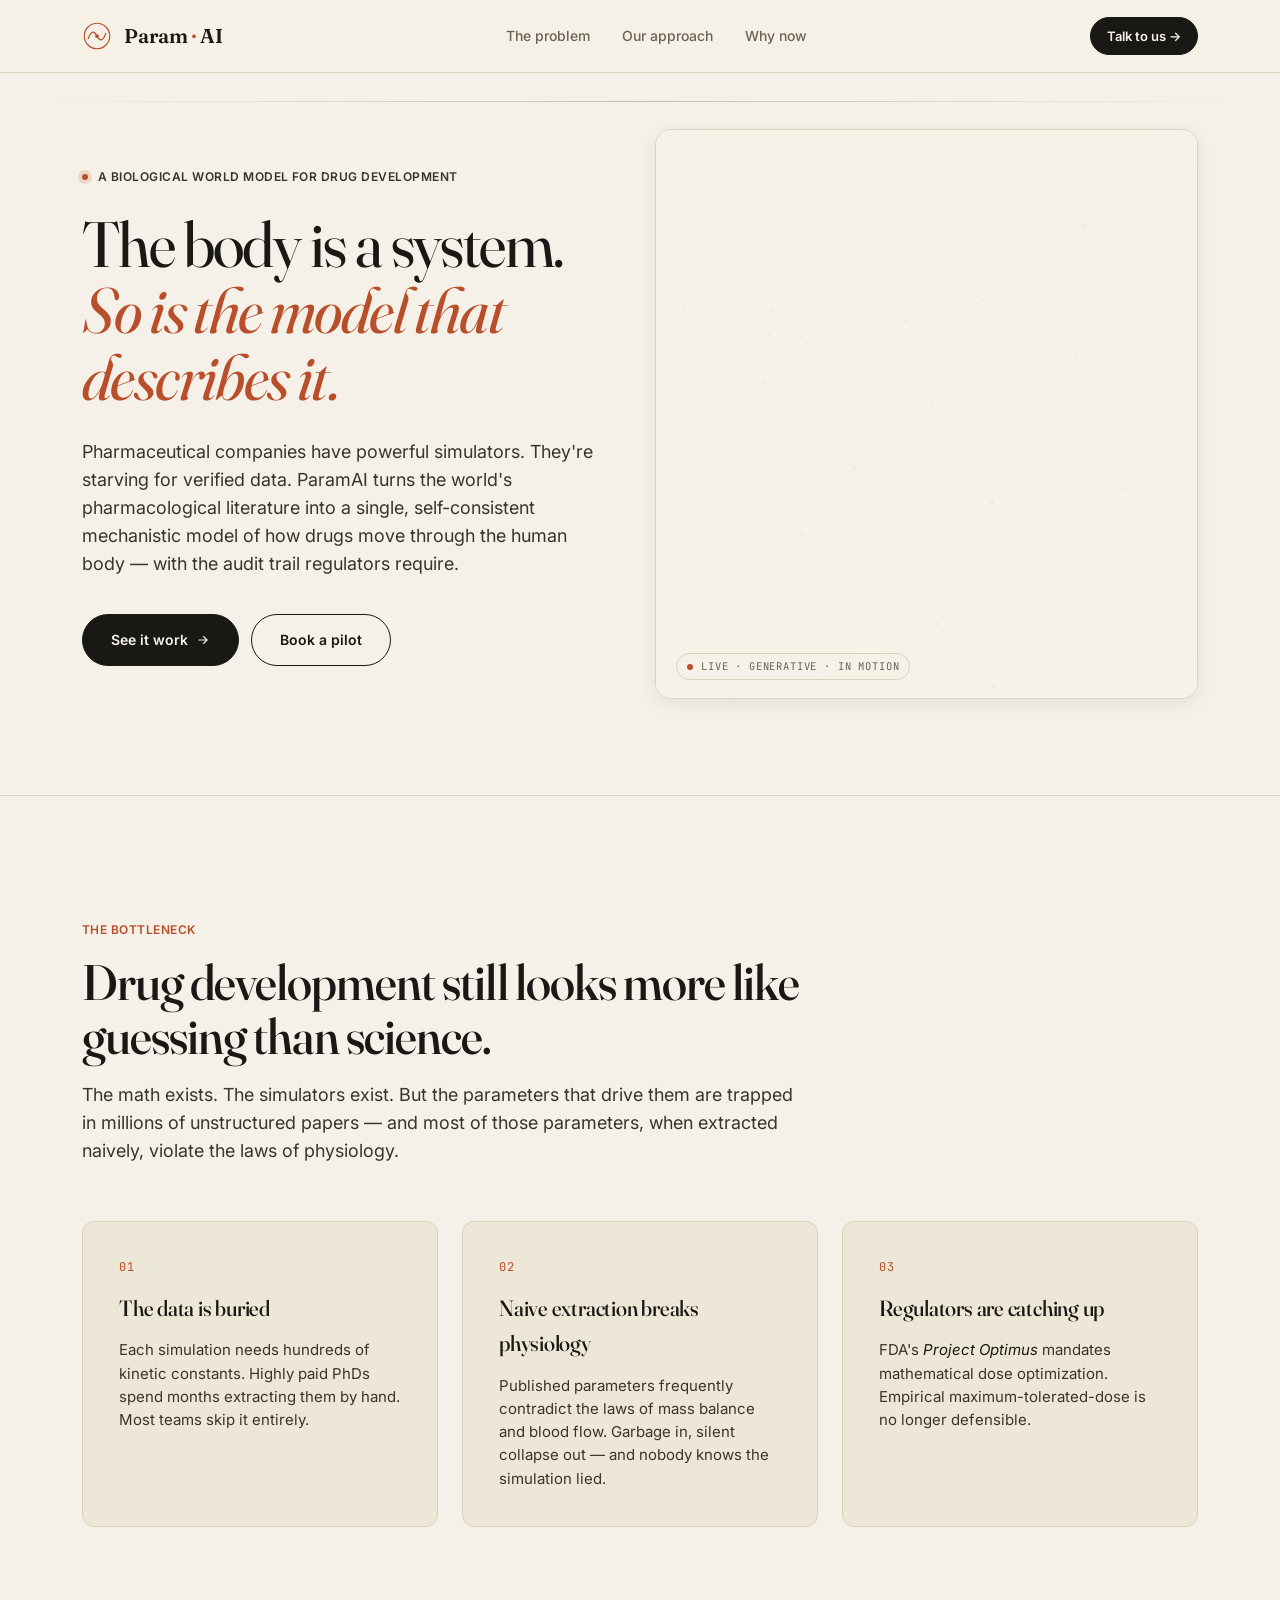
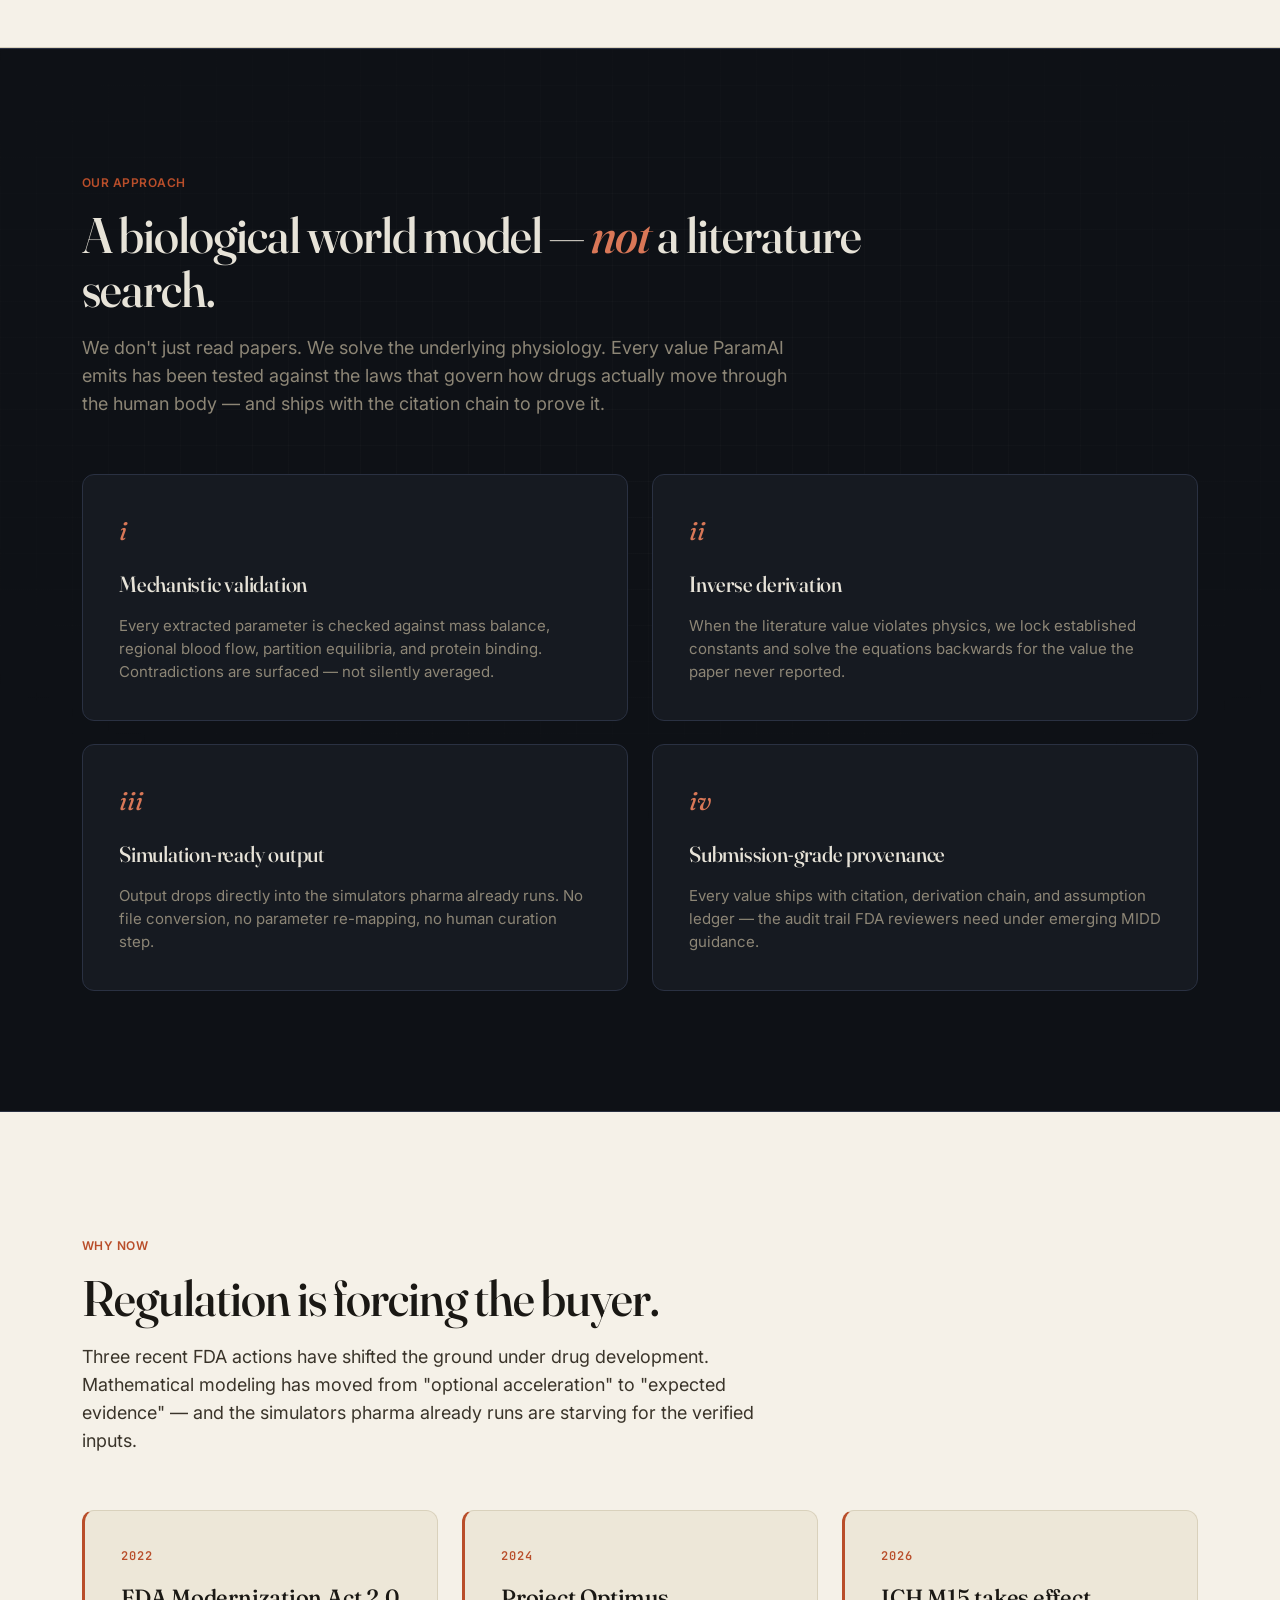
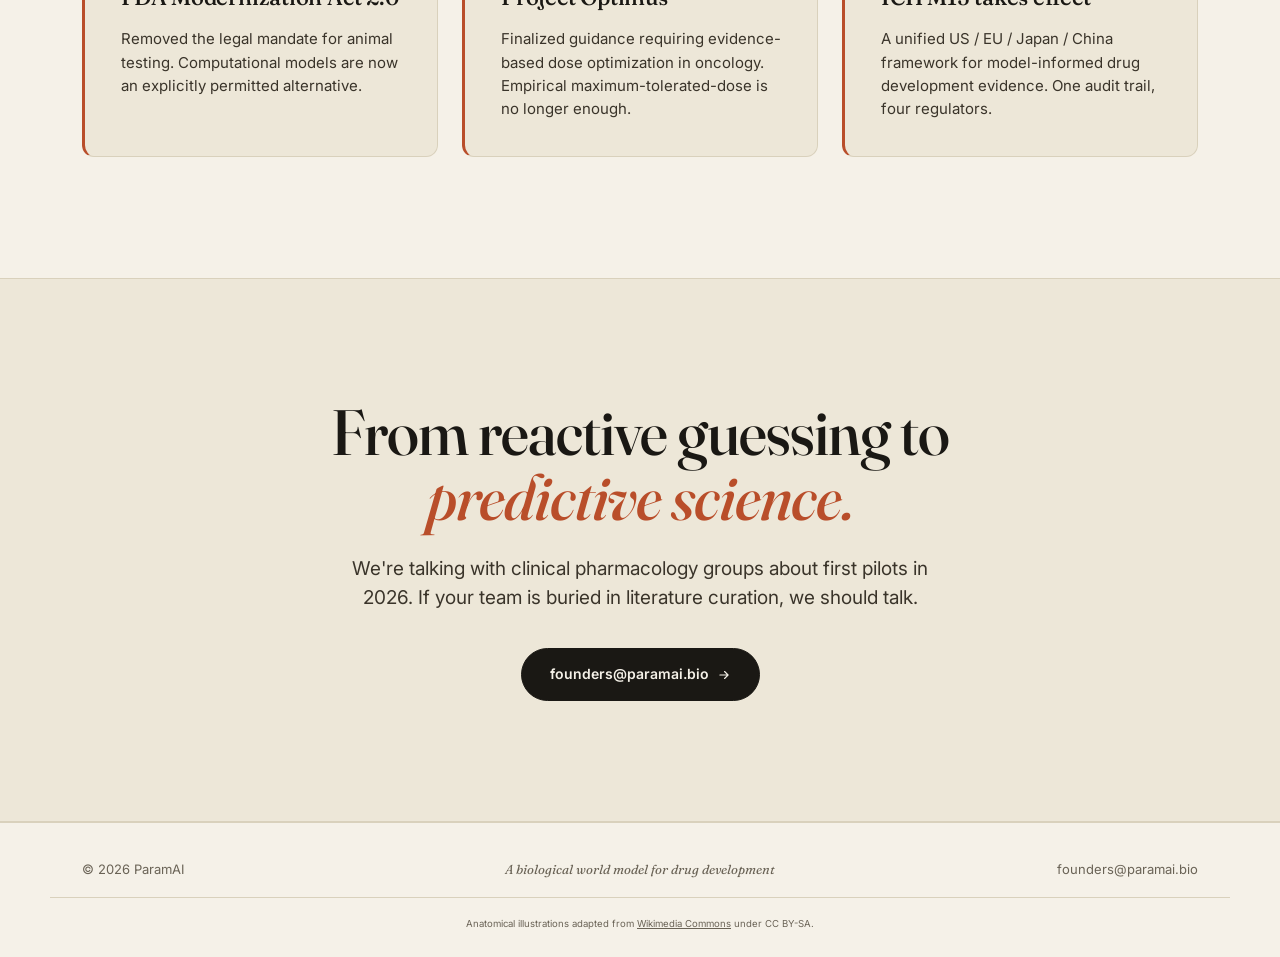
==== index.html @ ae81a84f "Generative flow-field hero + demo page split The first iteration's stock-anatomy hero felt AI-genera" ====
<!doctype html>
<html lang="en">
<head>
<meta charset="utf-8" />
<meta name="viewport" content="width=device-width,initial-scale=1" />
<title>ParamAI · A biological world model for drug development</title>
<meta name="description" content="ParamAI is a biological world model that turns published pharmacology into simulation-ready, regulator-defensible models. Validated against the laws of human physiology." />
<link rel="preconnect" href="https://fonts.googleapis.com">
<link rel="preconnect" href="https://fonts.gstatic.com" crossorigin>
<link href="https://fonts.googleapis.com/css2?family=Fraunces:opsz,wght@9..144,400;9..144,500;9..144,600&family=Inter:wght@400;500;600;700&family=JetBrains+Mono:wght@400;500;600&display=swap" rel="stylesheet">
<link rel="stylesheet" href="styles.css" />
<script>document.documentElement.classList.add('anim-ready');</script>
</head>
<body>

<div class="read-progress"></div>

<header class="nav-wrap">
  <nav class="nav container">
    <a href="#top" class="brand">
      <svg class="brand-mark" viewBox="0 0 40 40" aria-hidden="true">
        <circle cx="20" cy="20" r="17" fill="none" stroke="currentColor" stroke-width="1.5"/>
        <path d="M8 24 Q14 8, 20 20 T32 16" fill="none" stroke="currentColor" stroke-width="1.6"/>
        <circle cx="20" cy="20" r="2.5" fill="currentColor"/>
      </svg>
      <span>Param<span class="brand-accent">·</span>AI</span>
    </a>
    <ul class="nav-links">
      <li><a href="#problem">The problem</a></li>
      <li><a href="#approach">Our approach</a></li>
      <li><a href="#why-now">Why now</a></li>
    </ul>
    <a href="#contact" class="nav-cta">Talk to us →</a>
  </nav>
</header>

<main id="top">

  <!-- ============================================================
       HERO — generative flow field
       A continuous, ambient particle system in the site palette.
       Reads as "things flowing through a body" without committing
       to any anatomical specifics. Reacts to scroll + mouse.
       ============================================================ -->
  <section class="hero">
    <div class="hero-rule"></div>
    <div class="container">
      <div class="hero-grid">

        <!-- Left: text -->
        <div class="hero-text anim" data-anim="fade-up">
          <div class="eyebrow">
            <span class="eb-dot"></span>
            A biological world model for drug development
          </div>
          <h1>The body is a system.<br/><em>So is the model that describes it.</em></h1>
          <p class="hero-lede">
            Pharmaceutical companies have powerful simulators. They're starving for verified data.
            ParamAI turns the world's pharmacological literature into a single, self-consistent
            mechanistic model of how drugs move through the human body — with the audit trail
            regulators require.
          </p>
          <div class="hero-ctas">
            <a href="demo/" class="btn btn-primary">
              See it work
              <svg width="14" height="14" viewBox="0 0 24 24" fill="none" stroke="currentColor" stroke-width="2" stroke-linecap="round" stroke-linejoin="round"><path d="M5 12h14M13 6l6 6-6 6"/></svg>
            </a>
            <a href="#contact" class="btn btn-ghost">Book a pilot</a>
          </div>
        </div>

        <!-- Right: generative flow-field canvas -->
        <div class="hero-stage anim" data-anim="fade-in" data-delay="200">
          <div class="flow-frame">
            <canvas id="flow-canvas" aria-hidden="true"></canvas>
            <div class="flow-overlay" aria-hidden="true">
              <span class="flow-tag">live · generative · in motion</span>
            </div>
          </div>
        </div>
      </div>
    </div>
  </section>


  <!-- ============================================================
       PROBLEM
       ============================================================ -->
  <section id="problem" class="section">
    <div class="container">
      <div class="section-head anim" data-anim="fade-up">
        <div class="eyebrow">The bottleneck</div>
        <h2>Drug development still looks more like guessing than science.</h2>
        <p class="section-sub">
          The math exists. The simulators exist. But the parameters that drive them
          are trapped in millions of unstructured papers — and most of those parameters,
          when extracted naively, violate the laws of physiology.
        </p>
      </div>

      <div class="problem-grid" data-stagger="120">
        <div class="problem-card anim" data-anim="fade-up">
          <div class="problem-num">01</div>
          <h3>The data is buried</h3>
          <p>Each simulation needs hundreds of kinetic constants. Highly paid PhDs spend months extracting them by hand. Most teams skip it entirely.</p>
        </div>
        <div class="problem-card anim" data-anim="fade-up">
          <div class="problem-num">02</div>
          <h3>Naive extraction breaks physiology</h3>
          <p>Published parameters frequently contradict the laws of mass balance and blood flow. Garbage in, silent collapse out — and nobody knows the simulation lied.</p>
        </div>
        <div class="problem-card anim" data-anim="fade-up">
          <div class="problem-num">03</div>
          <h3>Regulators are catching up</h3>
          <p>FDA's <em>Project Optimus</em> mandates mathematical dose optimization. Empirical maximum-tolerated-dose is no longer defensible.</p>
        </div>
      </div>
    </div>
  </section>


  <!-- ============================================================
       APPROACH — abstract, capability-focused, no architecture
       ============================================================ -->
  <section id="approach" class="section section-ink">
    <div class="container">
      <div class="section-head anim" data-anim="fade-up">
        <div class="eyebrow">Our approach</div>
        <h2>A biological world model — <em>not</em> a literature search.</h2>
        <p class="section-sub">
          We don't just read papers. We solve the underlying physiology. Every value
          ParamAI emits has been tested against the laws that govern how drugs actually
          move through the human body — and ships with the citation chain to prove it.
        </p>
      </div>

      <div class="capability-grid" data-stagger="100">
        <div class="capability anim" data-anim="fade-up">
          <div class="cap-num">i</div>
          <h3>Mechanistic validation</h3>
          <p>Every extracted parameter is checked against mass balance, regional blood flow, partition equilibria, and protein binding. Contradictions are surfaced — not silently averaged.</p>
        </div>
        <div class="capability anim" data-anim="fade-up">
          <div class="cap-num">ii</div>
          <h3>Inverse derivation</h3>
          <p>When the literature value violates physics, we lock established constants and solve the equations backwards for the value the paper never reported.</p>
        </div>
        <div class="capability anim" data-anim="fade-up">
          <div class="cap-num">iii</div>
          <h3>Simulation-ready output</h3>
          <p>Output drops directly into the simulators pharma already runs. No file conversion, no parameter re-mapping, no human curation step.</p>
        </div>
        <div class="capability anim" data-anim="fade-up">
          <div class="cap-num">iv</div>
          <h3>Submission-grade provenance</h3>
          <p>Every value ships with citation, derivation chain, and assumption ledger — the audit trail FDA reviewers need under emerging MIDD guidance.</p>
        </div>
      </div>
    </div>
  </section>


  <!-- ============================================================
       WHY NOW — kept simple, public-knowledge only
       ============================================================ -->
  <section id="why-now" class="section">
    <div class="container">
      <div class="section-head anim" data-anim="fade-up">
        <div class="eyebrow">Why now</div>
        <h2>Regulation is forcing the buyer.</h2>
        <p class="section-sub">
          Three recent FDA actions have shifted the ground under drug development. Mathematical
          modeling has moved from "optional acceleration" to "expected evidence" — and the simulators
          pharma already runs are starving for the verified inputs.
        </p>
      </div>

      <div class="why-grid" data-stagger="140">
        <div class="why-card anim" data-anim="fade-up">
          <div class="why-date">2022</div>
          <h4>FDA Modernization Act 2.0</h4>
          <p>Removed the legal mandate for animal testing. Computational models are now an explicitly permitted alternative.</p>
        </div>
        <div class="why-card anim" data-anim="fade-up">
          <div class="why-date">2024</div>
          <h4>Project Optimus</h4>
          <p>Finalized guidance requiring evidence-based dose optimization in oncology. Empirical maximum-tolerated-dose is no longer enough.</p>
        </div>
        <div class="why-card anim" data-anim="fade-up">
          <div class="why-date">2026</div>
          <h4>ICH M15 takes effect</h4>
          <p>A unified US / EU / Japan / China framework for model-informed drug development evidence. One audit trail, four regulators.</p>
        </div>
      </div>
    </div>
  </section>


  <!-- ============================================================
       CLOSER
       ============================================================ -->
  <section id="contact" class="closer">
    <div class="container-narrow anim" data-anim="fade-up">
      <h2>From reactive guessing to <em>predictive science.</em></h2>
      <p>
        We're talking with clinical pharmacology groups about first pilots in 2026.
        If your team is buried in literature curation, we should talk.
      </p>
      <a href="mailto:founders@paramai.bio" class="btn btn-primary">
        founders@paramai.bio
        <svg width="14" height="14" viewBox="0 0 24 24" fill="none" stroke="currentColor" stroke-width="2" stroke-linecap="round" stroke-linejoin="round"><path d="M5 12h14M13 6l6 6-6 6"/></svg>
      </a>
    </div>
  </section>


</main>

<footer class="footer">
  <div class="container footer-inner">
    <div>© <span data-year></span> ParamAI</div>
    <div class="footer-mid">A biological world model for drug development</div>
    <div class="footer-right">
      <a href="mailto:founders@paramai.bio">founders@paramai.bio</a>
    </div>
  </div>
  <div class="container footer-attrib">
    <small>
      Anatomical illustrations adapted from
      <a href="https://commons.wikimedia.org/wiki/File:WholeBody_wiki.svg" target="_blank" rel="noopener">Wikimedia Commons</a>
      under CC BY-SA.
    </small>
  </div>
</footer>

<script src="app.js"></script>
<script src="flowfield.js"></script>
</body>
</html>
---- styles.css ----
/* =============================================================
   ParamAI — paramai.bio
   Editorial / scientific-instrument design language.
   ============================================================= */

:root {
  /* Paper palette */
  --paper:        #f5f1e8;
  --paper-2:      #ede7d8;
  --paper-line:   #d9d1bc;
  --paper-deep:   #c8bea3;

  /* Ink palette */
  --ink:          #0e1116;
  --ink-2:        #161a21;
  --ink-3:        #1d222b;
  --ink-line:     #2a3142;
  --ink-line-2:   #3a4150;

  /* Text */
  --text:         #1a1814;
  --text-soft:    #3a342a;
  --text-muted:   #6a6356;
  --text-on-ink:  #e7e3d8;
  --text-on-ink-soft: #8d8676;

  /* Accents */
  --rust:         #b94e2a;
  --rust-soft:    #d97757;
  --olive:        #7c8a3d;
  --olive-soft:   #a8b85c;
  --gold:         #c79a3a;
  --crimson:      #a73b2f;
  --crimson-soft: #d35648;

  /* Shadows */
  --shadow-sm:    0 1px 2px rgba(26, 24, 20, 0.06);
  --shadow-md:    0 4px 18px rgba(26, 24, 20, 0.08);
  --shadow-lg:    0 24px 60px rgba(26, 24, 20, 0.12);

  /* Type */
  --serif: "Fraunces", "Cormorant Garamond", "Times New Roman", Georgia, serif;
  --sans:  "Inter", -apple-system, BlinkMacSystemFont, "Segoe UI", system-ui, sans-serif;
  --mono:  "JetBrains Mono", "SF Mono", ui-monospace, Menlo, monospace;
}

/* ============================================================
   RESET / BASE
   ============================================================ */
* { box-sizing: border-box; }
html { scroll-behavior: smooth; }
html, body { margin: 0; padding: 0; }

body {
  background: var(--paper);
  color: var(--text);
  font-family: var(--sans);
  font-size: 16px;
  line-height: 1.6;
  -webkit-font-smoothing: antialiased;
  text-rendering: optimizeLegibility;
}

body::before {
  content: "";
  position: fixed;
  inset: 0;
  pointer-events: none;
  z-index: 0;
  opacity: 0.4;
  background-image: radial-gradient(rgba(26, 24, 20, 0.025) 1px, transparent 1px);
  background-size: 3px 3px;
}

main { position: relative; z-index: 1; }
a { color: inherit; text-decoration: none; }
code, .mono { font-family: var(--mono); }

h1, h2, h3, .display {
  font-family: var(--serif);
  font-weight: 500;
  letter-spacing: -0.015em;
  font-variation-settings: "opsz" 96;
  margin: 0;
}
h1 em, h2 em, h3 em, .display em {
  font-style: italic;
  color: var(--rust);
}

p { margin: 0 0 1em; }
p:last-child { margin-bottom: 0; }

/* ============================================================
   SCROLL ENGINE — opt-in via data-anim
   ============================================================ */
.anim-ready .anim {
  opacity: 0;
  transition:
    opacity .9s cubic-bezier(.22, .61, .36, 1),
    transform .9s cubic-bezier(.22, .61, .36, 1),
    filter .9s cubic-bezier(.22, .61, .36, 1);
  will-change: opacity, transform;
}
.anim-ready .anim-fade-up     { transform: translateY(40px); }
.anim-ready .anim-fade-in     { transform: none; }
.anim-ready .anim-slide-left  { transform: translateX(-50px); }
.anim-ready .anim-slide-right { transform: translateX(50px); }
.anim-ready .anim-scale-in    { transform: scale(0.92); }
.anim-ready .anim-blur-in     { filter: blur(12px); transform: translateY(20px); }
.anim-ready .anim.in {
  opacity: 1;
  transform: none;
  filter: none;
}

@media (prefers-reduced-motion: reduce) {
  .anim {
    opacity: 1 !important;
    transform: none !important;
    filter: none !important;
  }
}

.read-progress {
  position: fixed;
  top: 0; left: 0; right: 0;
  height: 2px;
  background: var(--rust);
  transform-origin: 0 50%;
  transform: scaleX(0);
  z-index: 100;
  transition: transform .15s linear;
}

/* ============================================================
   LAYOUT
   ============================================================ */
.container {
  max-width: 1180px;
  margin: 0 auto;
  padding: 0 32px;
}
.container-narrow {
  max-width: 880px;
  margin: 0 auto;
  padding: 0 32px;
}

/* ============================================================
   NAV
   ============================================================ */
.nav-wrap {
  position: sticky;
  top: 0;
  z-index: 50;
  background: rgba(245, 241, 232, 0.88);
  backdrop-filter: saturate(140%) blur(14px);
  -webkit-backdrop-filter: saturate(140%) blur(14px);
  border-bottom: 1px solid var(--paper-line);
}
.nav {
  display: flex;
  align-items: center;
  justify-content: space-between;
  height: 72px;
  gap: 24px;
}
.brand {
  display: inline-flex;
  align-items: center;
  gap: 12px;
  font-family: var(--serif);
  font-size: 1.25rem;
  font-weight: 600;
  letter-spacing: -0.01em;
  color: var(--text);
}
.brand-mark {
  width: 30px;
  height: 30px;
  color: var(--rust);
  flex-shrink: 0;
}
.brand-accent { color: var(--rust); font-family: var(--mono); }
.nav-links {
  display: flex;
  gap: 32px;
  list-style: none;
  margin: 0;
  padding: 0;
}
.nav-links a {
  font-size: 14px;
  color: var(--text-muted);
  font-weight: 500;
  transition: color .15s ease;
  position: relative;
  padding: 6px 0;
}
.nav-links a:hover { color: var(--text); }
.nav-links a::after {
  content: "";
  position: absolute;
  left: 0; right: 0; bottom: -2px;
  height: 1px;
  background: var(--rust);
  transform: scaleX(0);
  transform-origin: left;
  transition: transform .25s ease;
}
.nav-links a:hover::after { transform: scaleX(1); }
.nav-cta {
  display: inline-flex;
  align-items: center;
  gap: 6px;
  padding: 8px 16px;
  background: var(--text);
  color: var(--paper);
  border: 1px solid var(--text);
  border-radius: 999px;
  font-size: 13px;
  font-weight: 600;
  transition: all .2s ease;
}
.nav-cta:hover {
  background: var(--rust);
  border-color: var(--rust);
}

/* ============================================================
   BUTTONS
   ============================================================ */
.btn {
  display: inline-flex;
  align-items: center;
  gap: 8px;
  padding: 14px 28px;
  border: 1px solid var(--text);
  border-radius: 999px;
  background: var(--text);
  color: var(--paper);
  font-family: var(--sans);
  font-size: 14px;
  font-weight: 600;
  cursor: pointer;
  transition: all .2s ease;
  white-space: nowrap;
}
.btn:hover {
  transform: translateY(-1px);
  box-shadow: var(--shadow-md);
}
.btn-primary { background: var(--text); color: var(--paper); }
.btn-primary:hover {
  background: var(--rust);
  border-color: var(--rust);
}
.btn-ghost {
  background: transparent;
  color: var(--text);
}
.btn-ghost:hover {
  background: var(--text);
  color: var(--paper);
}

/* ============================================================
   HERO
   ============================================================ */
.hero {
  position: relative;
  padding: 56px 0 96px;
  background: var(--paper);
  border-bottom: 1px solid var(--paper-line);
  overflow: hidden;
}

.hero-rule {
  position: absolute;
  left: 40px; right: 40px;
  top: 28px;
  height: 1px;
  background: linear-gradient(90deg, transparent, var(--paper-deep), transparent);
}

.hero-grid {
  display: grid;
  grid-template-columns: 1fr 1.05fr;
  gap: 56px;
  align-items: center;
}

.hero-text {
  position: relative;
  z-index: 1;
}

.eyebrow {
  display: inline-flex;
  align-items: center;
  gap: 10px;
  font-size: 12px;
  font-weight: 600;
  color: var(--text-soft);
  letter-spacing: 0.04em;
  text-transform: uppercase;
  margin-bottom: 24px;
}
.eb-dot {
  width: 6px;
  height: 6px;
  border-radius: 50%;
  background: var(--rust);
  box-shadow: 0 0 0 4px rgba(185, 78, 42, 0.15);
}

.hero h1 {
  font-size: clamp(38px, 5.4vw, 64px);
  line-height: 1.04;
  margin: 0 0 28px;
  font-weight: 400;
  letter-spacing: -0.025em;
}

.hero-lede {
  font-size: 18px;
  color: var(--text-soft);
  max-width: 540px;
  margin: 0 0 36px;
  line-height: 1.55;
}

.hero-ctas {
  display: flex;
  gap: 12px;
  flex-wrap: wrap;
}

/* ============================================================
   HERO — generative flow-field canvas
   Continuous procedural motion. Responds to scroll + mouse.
   ============================================================ */
.hero-stage {
  position: relative;
}

.flow-frame {
  position: relative;
  width: 100%;
  aspect-ratio: 1 / 1.05;
  max-height: 640px;
  background: var(--paper);
  border: 1px solid var(--paper-line);
  border-radius: 16px;
  overflow: hidden;
  box-shadow:
    var(--shadow-md),
    inset 0 0 80px rgba(245, 241, 232, 0.6);
  isolation: isolate;
}

#flow-canvas {
  position: absolute;
  inset: 0;
  width: 100%;
  height: 100%;
  display: block;
  cursor: crosshair;
}

/* Soft vignette so the field reads as having edges */
.flow-frame::after {
  content: "";
  position: absolute;
  inset: 0;
  pointer-events: none;
  background:
    radial-gradient(
      ellipse at center,
      transparent 30%,
      rgba(245, 241, 232, 0.6) 100%
    );
  z-index: 2;
}

.flow-overlay {
  position: absolute;
  bottom: 18px;
  left: 20px;
  z-index: 3;
  pointer-events: none;
}
.flow-tag {
  display: inline-flex;
  align-items: center;
  gap: 8px;
  font-family: var(--mono);
  font-size: 10.5px;
  color: var(--text-muted);
  letter-spacing: 0.08em;
  text-transform: uppercase;
  padding: 4px 10px;
  background: rgba(245, 241, 232, 0.85);
  backdrop-filter: blur(6px);
  -webkit-backdrop-filter: blur(6px);
  border: 1px solid var(--paper-line);
  border-radius: 999px;
}
.flow-tag::before {
  content: "";
  width: 6px;
  height: 6px;
  border-radius: 50%;
  background: var(--rust);
  box-shadow: 0 0 0 0 rgba(185, 78, 42, 0.5);
  animation: tag-pulse 2s infinite;
}
@keyframes tag-pulse {
  0%   { box-shadow: 0 0 0 0 rgba(185, 78, 42, 0.4); }
  70%  { box-shadow: 0 0 0 8px rgba(185, 78, 42, 0); }
  100% { box-shadow: 0 0 0 0 rgba(185, 78, 42, 0); }
}

/* ============================================================
   SECTIONS
   ============================================================ */
.section {
  padding: 120px 0;
  border-bottom: 1px solid var(--paper-line);
}
.section-ink {
  background: var(--ink);
  color: var(--text-on-ink);
  border-top: 1px solid var(--ink-line);
  border-bottom: 1px solid var(--ink-line);
  position: relative;
  overflow: hidden;
}
.section-ink::before {
  content: "";
  position: absolute;
  inset: 0;
  background-image:
    linear-gradient(rgba(231, 227, 216, 0.02) 1px, transparent 1px),
    linear-gradient(90deg, rgba(231, 227, 216, 0.02) 1px, transparent 1px);
  background-size: 36px 36px;
  pointer-events: none;
  mask-image: radial-gradient(ellipse 1200px 600px at 50% 30%, black 30%, transparent 80%);
  -webkit-mask-image: radial-gradient(ellipse 1200px 600px at 50% 30%, black 30%, transparent 80%);
}

.section-head {
  margin-bottom: 56px;
}
.section-head .eyebrow {
  color: var(--rust);
  margin-bottom: 16px;
}
.section h2 {
  font-size: clamp(32px, 4.4vw, 50px);
  line-height: 1.08;
  letter-spacing: -0.02em;
  margin: 0;
  max-width: 880px;
}
.section-ink h2 { color: var(--text-on-ink); }
.section-ink h2 em { color: var(--rust-soft); }
.section-sub {
  font-size: 18px;
  color: var(--text-soft);
  margin-top: 18px;
  max-width: 720px;
  line-height: 1.55;
}
.section-ink .section-sub { color: var(--text-on-ink-soft); }

/* ============================================================
   PROBLEM
   ============================================================ */
.problem-grid {
  display: grid;
  grid-template-columns: repeat(3, 1fr);
  gap: 24px;
}
.problem-card {
  padding: 36px;
  background: var(--paper-2);
  border: 1px solid var(--paper-line);
  border-radius: 12px;
  transition: transform .3s ease, box-shadow .3s ease;
}
.problem-card:hover {
  transform: translateY(-3px);
  box-shadow: var(--shadow-md);
}
.problem-num {
  font-family: var(--mono);
  font-size: 12px;
  color: var(--rust);
  margin-bottom: 14px;
  letter-spacing: 0.06em;
}
.problem-card h3 {
  font-family: var(--serif);
  font-size: 22px;
  font-weight: 500;
  margin: 0 0 12px;
  letter-spacing: -0.01em;
}
.problem-card p {
  color: var(--text-soft);
  font-size: 15px;
  margin: 0;
  line-height: 1.55;
}
.problem-card em {
  color: var(--text);
  font-style: italic;
}

/* ============================================================
   APPROACH / CAPABILITIES
   ============================================================ */
.capability-grid {
  display: grid;
  grid-template-columns: 1fr 1fr;
  gap: 24px;
}
.capability {
  padding: 36px;
  background: var(--ink-2);
  border: 1px solid var(--ink-line);
  border-radius: 12px;
  transition: transform .3s ease, border-color .3s ease;
}
.capability:hover {
  transform: translateY(-3px);
  border-color: var(--rust-soft);
}
.cap-num {
  font-family: var(--serif);
  font-style: italic;
  font-size: 26px;
  color: var(--rust-soft);
  margin-bottom: 14px;
  font-weight: 400;
}
.capability h3 {
  font-family: var(--serif);
  font-size: 22px;
  font-weight: 500;
  color: var(--text-on-ink);
  margin: 0 0 12px;
  letter-spacing: -0.01em;
}
.capability p {
  color: var(--text-on-ink-soft);
  font-size: 15px;
  line-height: 1.55;
  margin: 0;
}

/* ============================================================
   WHY NOW
   ============================================================ */
.why-grid {
  display: grid;
  grid-template-columns: repeat(3, 1fr);
  gap: 24px;
}
.why-card {
  padding: 36px;
  background: var(--paper-2);
  border: 1px solid var(--paper-line);
  border-radius: 12px;
  border-left: 3px solid var(--rust);
  transition: transform .3s ease, box-shadow .3s ease;
}
.why-card:hover {
  transform: translateY(-3px);
  box-shadow: var(--shadow-md);
}
.why-date {
  font-family: var(--mono);
  font-size: 12px;
  color: var(--rust);
  margin-bottom: 14px;
  letter-spacing: 0.08em;
  font-weight: 600;
}
.why-card h4 {
  font-family: var(--serif);
  font-size: 22px;
  font-weight: 500;
  margin: 0 0 12px;
  letter-spacing: -0.01em;
}
.why-card p {
  color: var(--text-soft);
  font-size: 15px;
  margin: 0;
  line-height: 1.55;
}

/* ============================================================
   CLOSER
   ============================================================ */
.closer {
  text-align: center;
  padding: 120px 0;
  background: var(--paper-2);
  border-bottom: 1px solid var(--paper-line);
}
.closer h2 {
  font-size: clamp(38px, 5.5vw, 64px);
  line-height: 1.02;
  margin: 0 auto 24px;
  max-width: 760px;
}
.closer p {
  font-size: 19px;
  color: var(--text-soft);
  margin: 0 auto 36px;
  max-width: 600px;
  line-height: 1.55;
}

/* ============================================================
   FOOTER
   ============================================================ */
.footer {
  padding: 36px 0 24px;
  background: var(--paper);
  border-top: 1px solid var(--paper-line);
  font-size: 13px;
  color: var(--text-muted);
}
.footer-inner {
  display: grid;
  grid-template-columns: 1fr 1fr 1fr;
  align-items: center;
  gap: 24px;
}
.footer-mid {
  text-align: center;
  font-family: var(--serif);
  font-style: italic;
}
.footer-right { text-align: right; }
.footer a:hover { color: var(--rust); }

.footer-attrib {
  margin-top: 18px;
  padding-top: 16px;
  border-top: 1px solid var(--paper-line);
  font-size: 11.5px;
  color: var(--text-muted);
  text-align: center;
}
.footer-attrib a { color: var(--text-muted); text-decoration: underline; }
.footer-attrib a:hover { color: var(--rust); }

/* ============================================================
   RESPONSIVE
   ============================================================ */
@media (max-width: 980px) {
  .hero-grid { grid-template-columns: 1fr; gap: 48px; }
  .nav-links { display: none; }
  .problem-grid { grid-template-columns: 1fr; }
  .capability-grid { grid-template-columns: 1fr; }
  .why-grid { grid-template-columns: 1fr; }
  .footer-inner { grid-template-columns: 1fr; text-align: center; }
  .footer-right { text-align: center; }
  .section { padding: 80px 0; }
  .stage-frame { aspect-ratio: 1 / 1.1; }
}
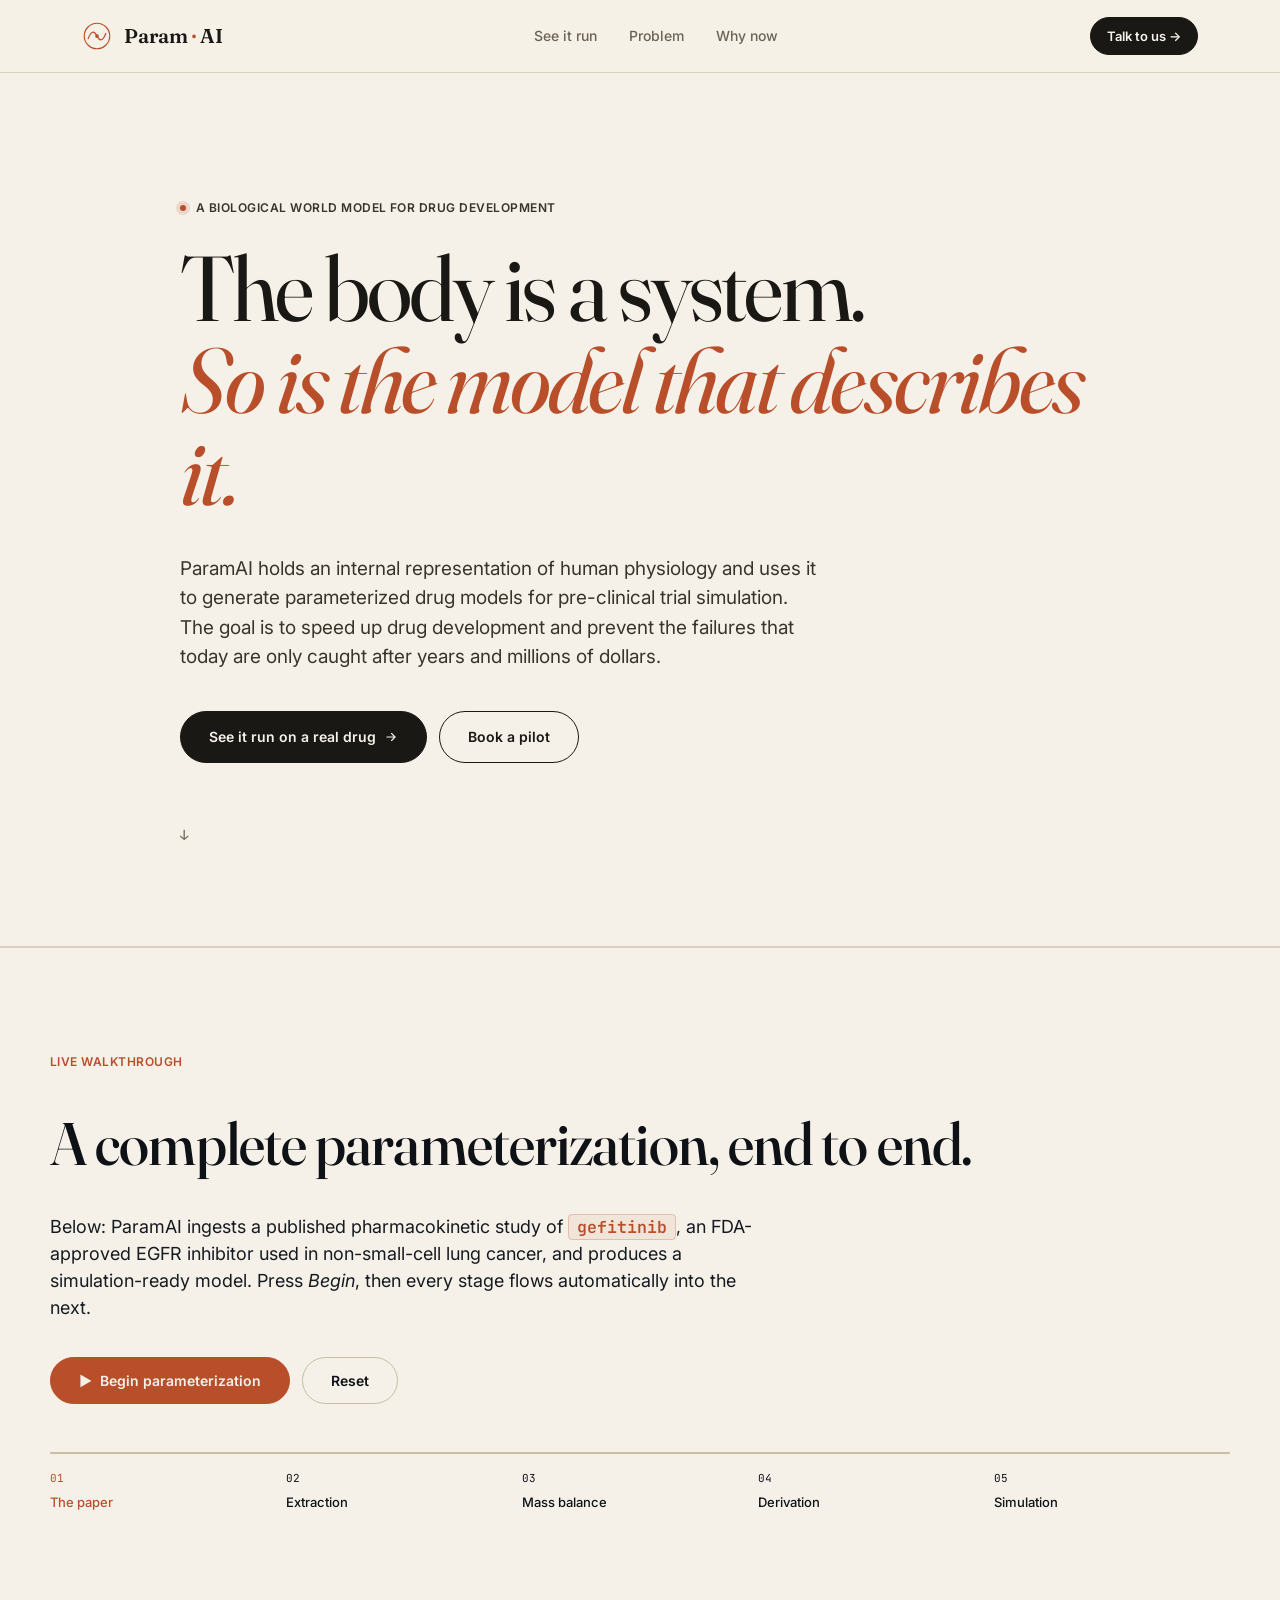
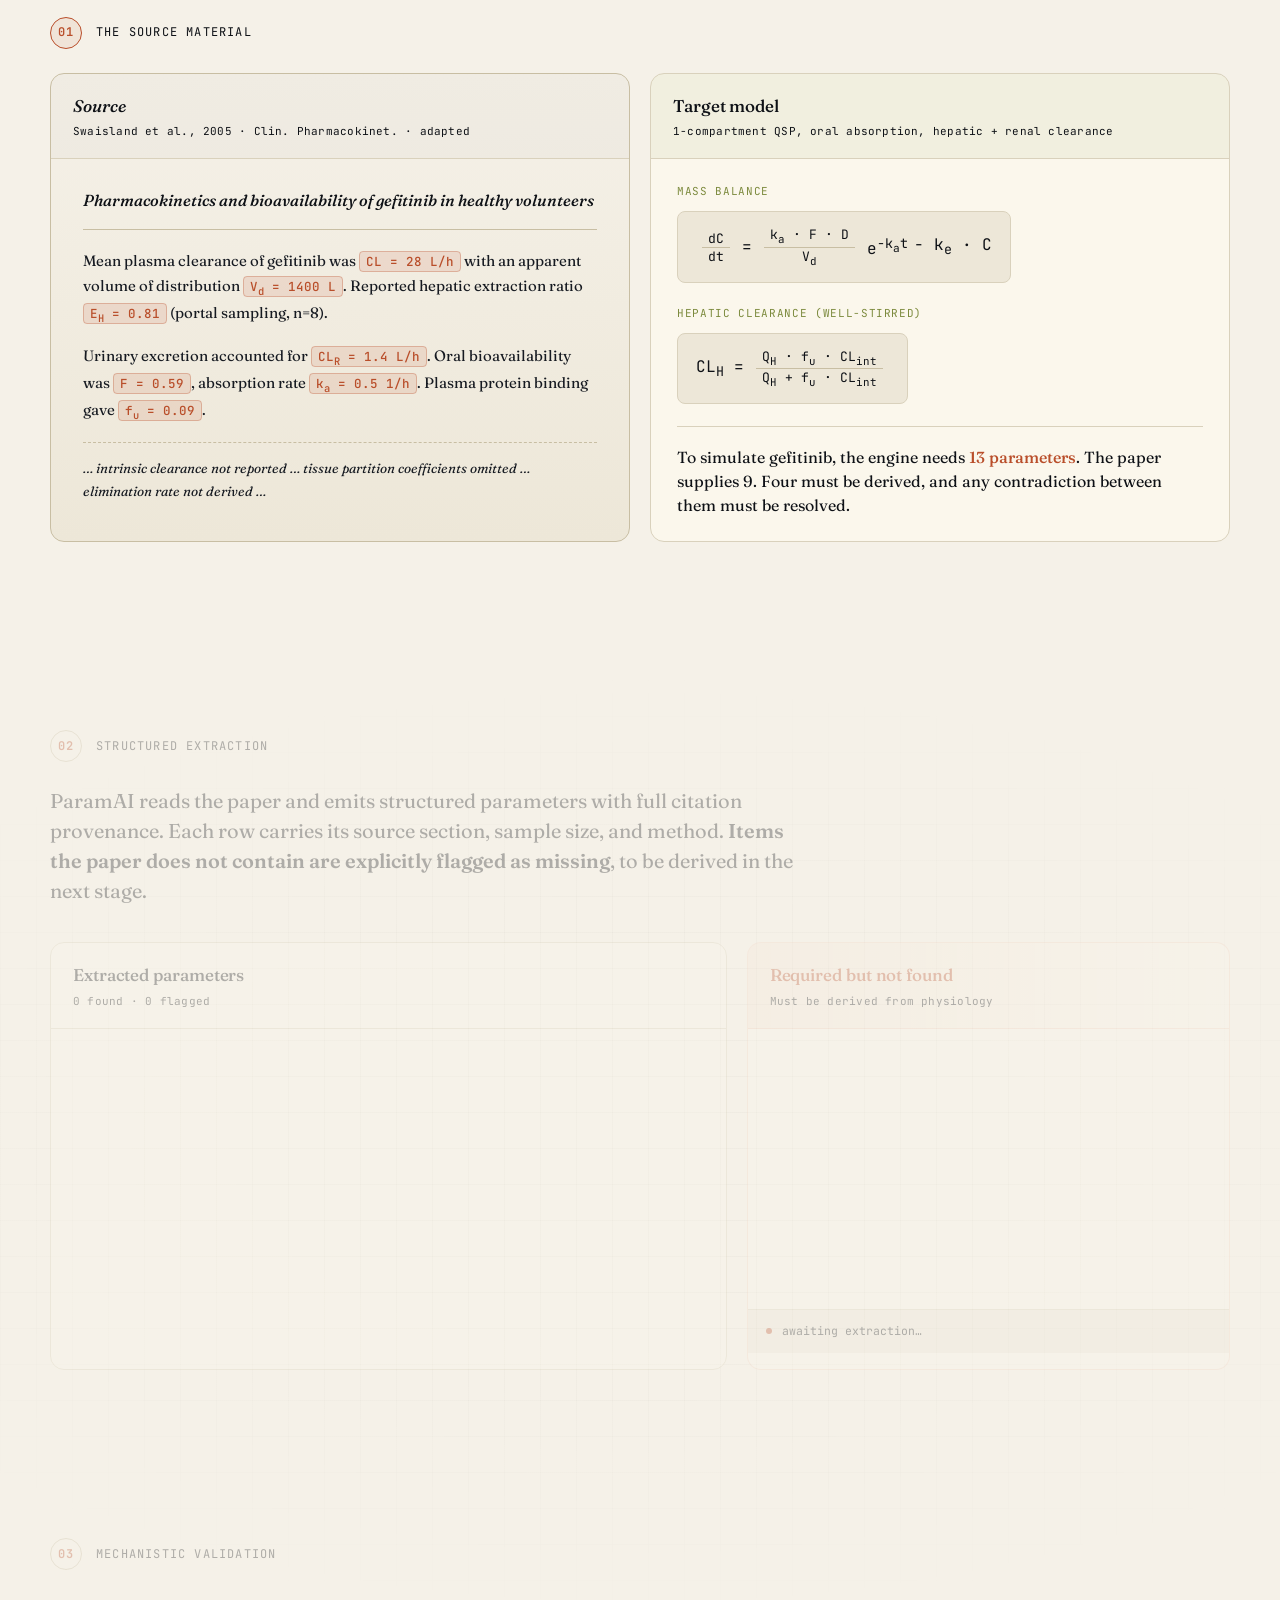
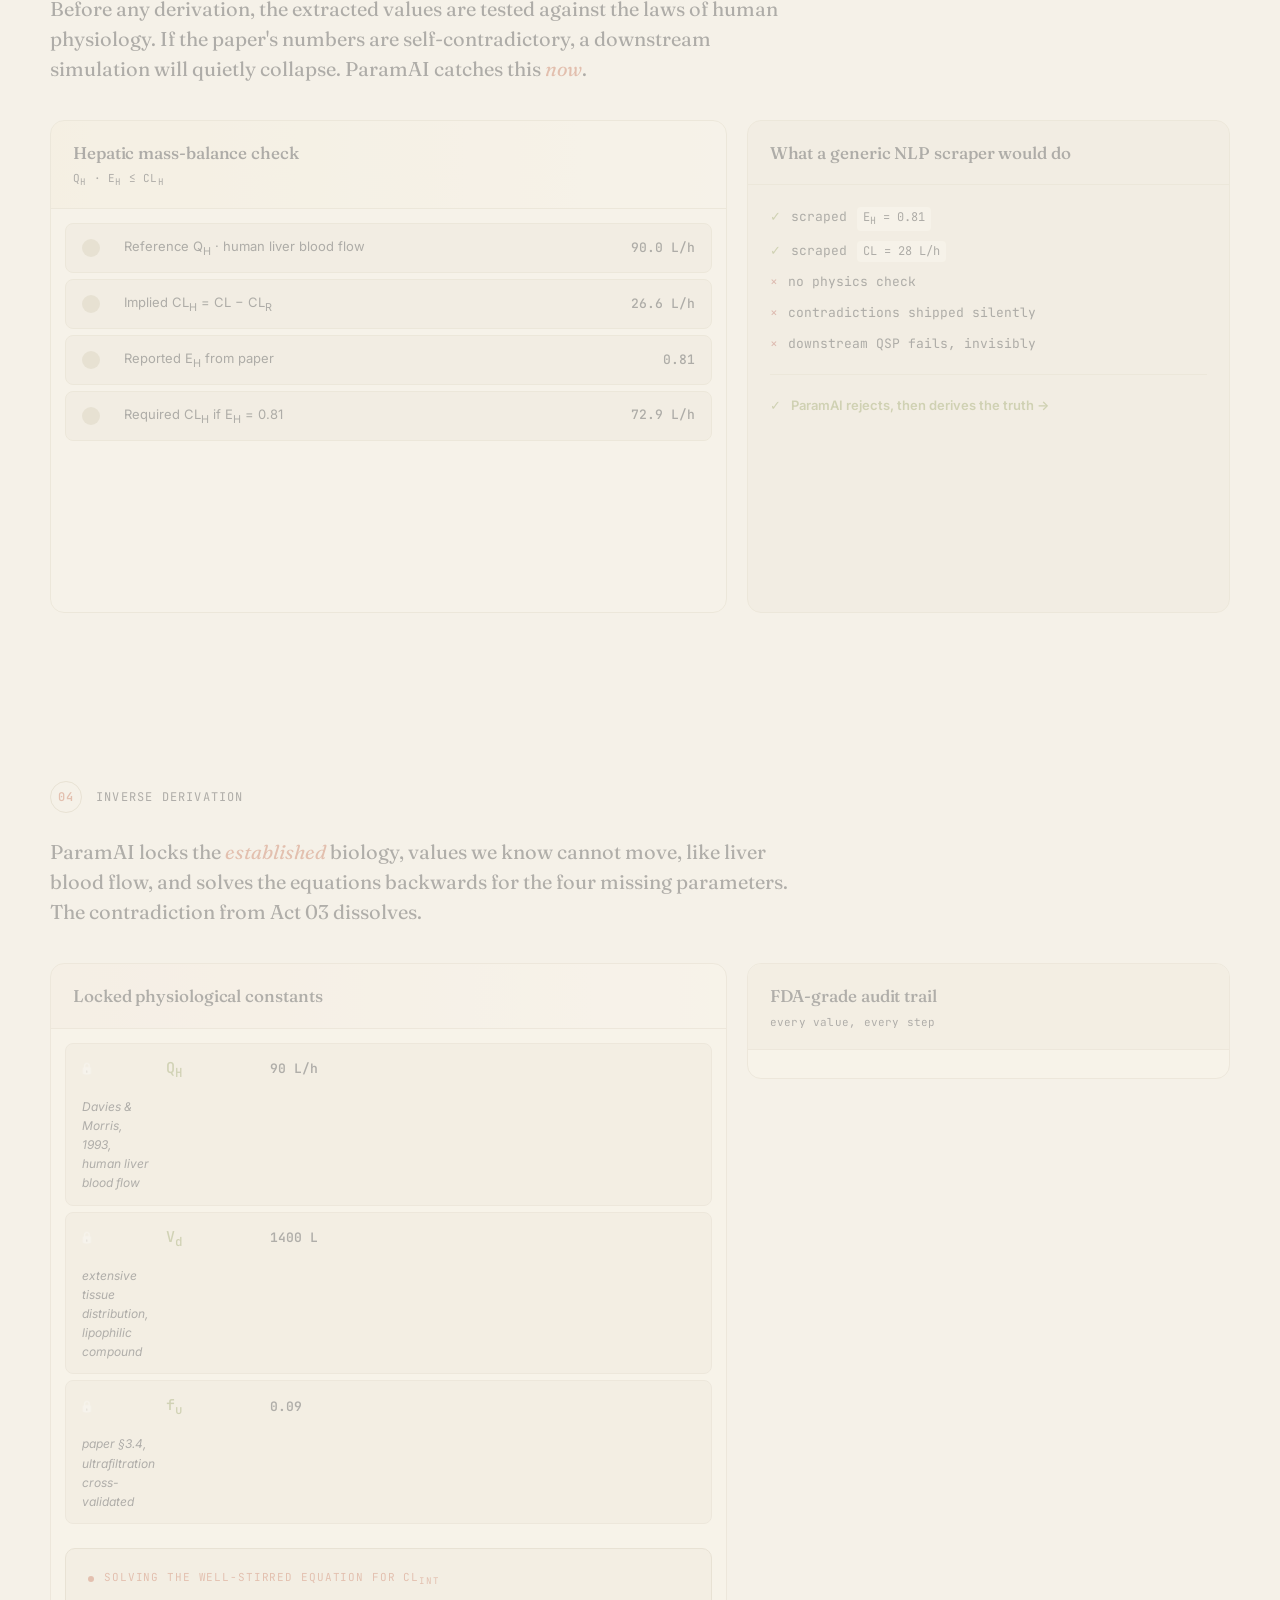
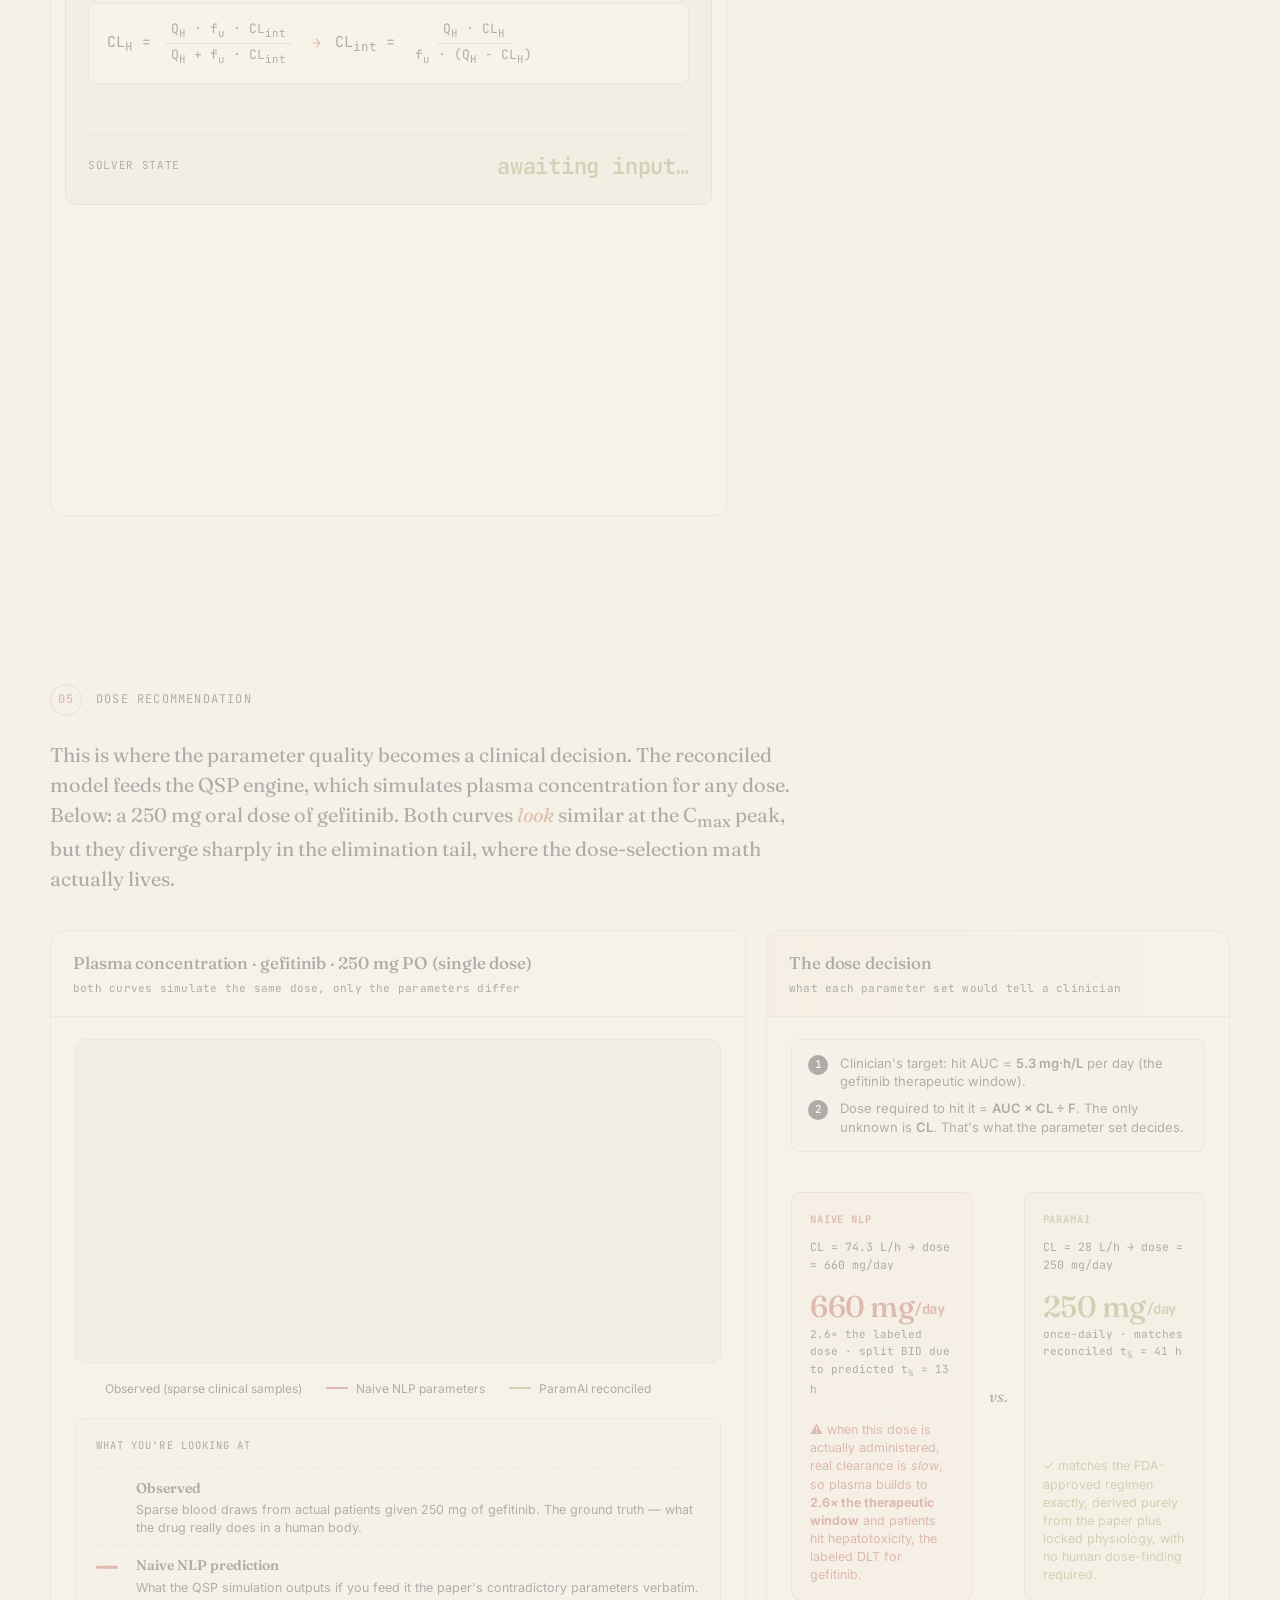
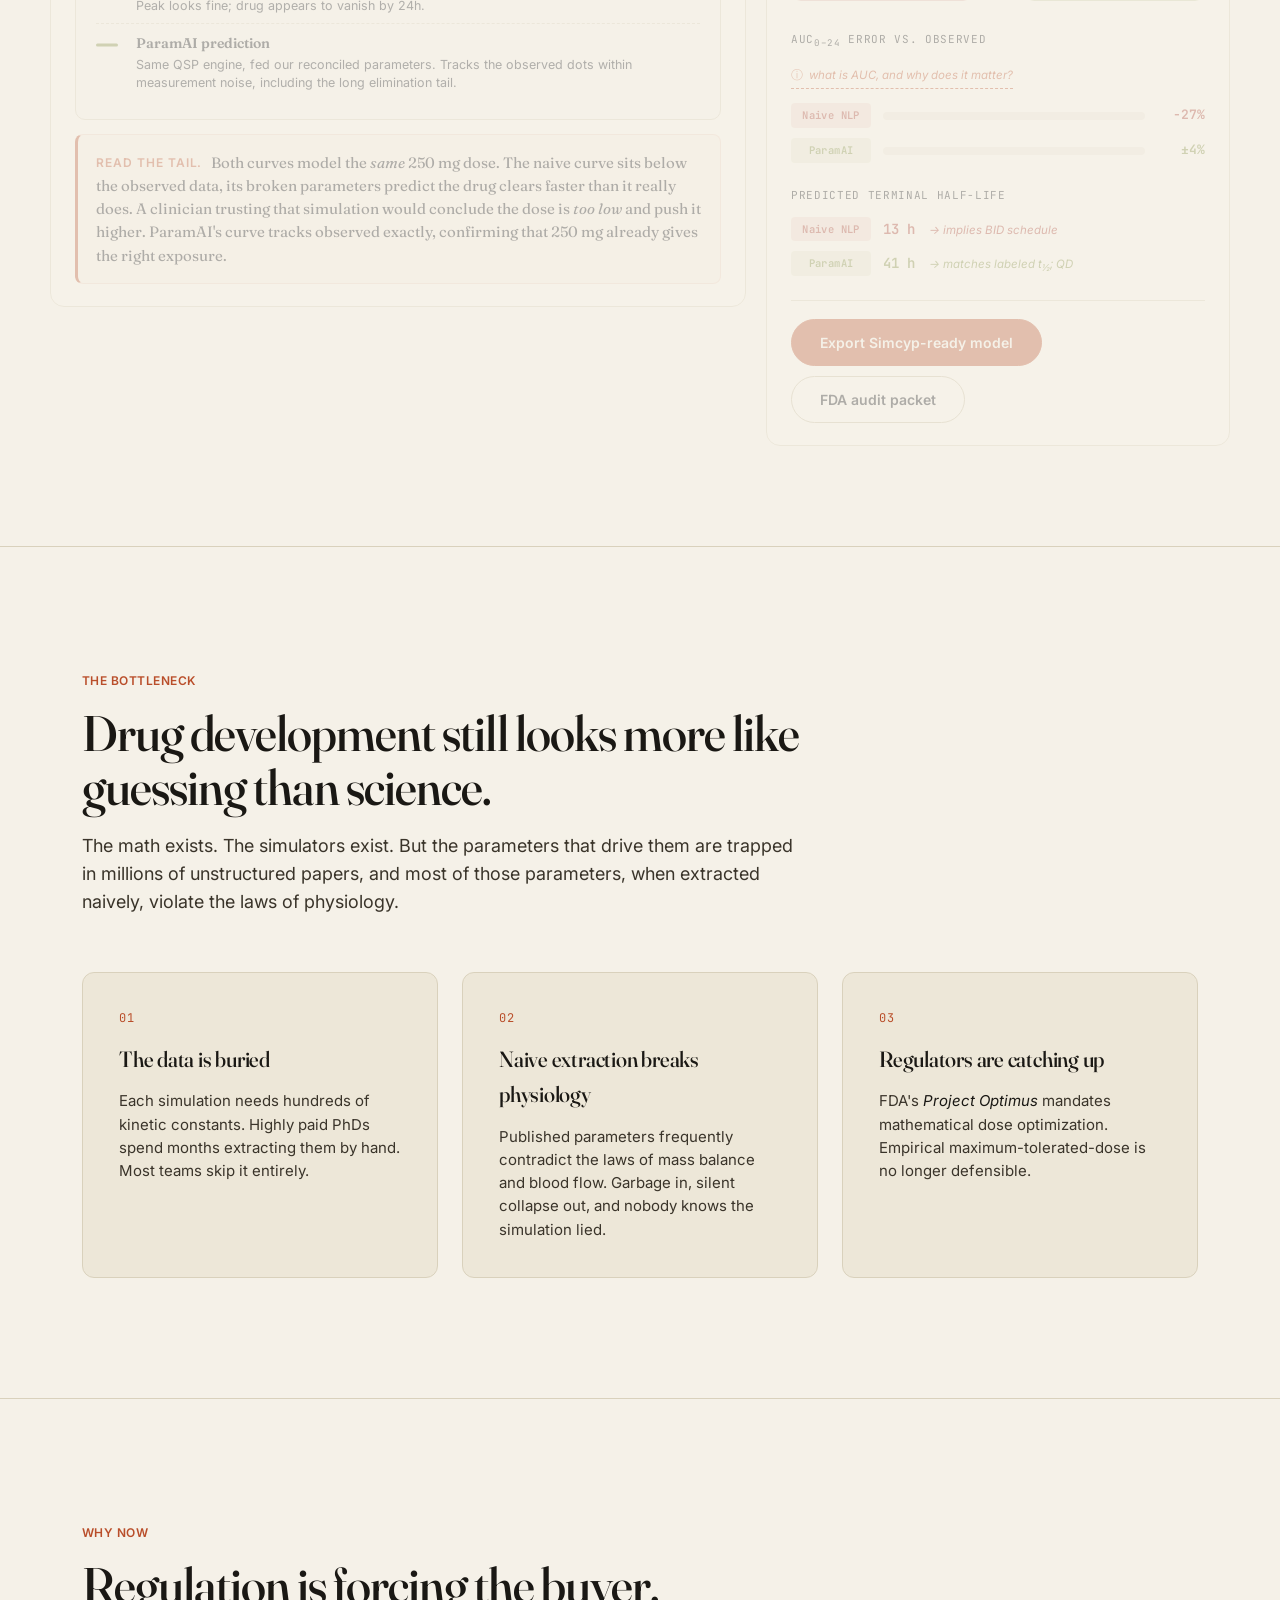
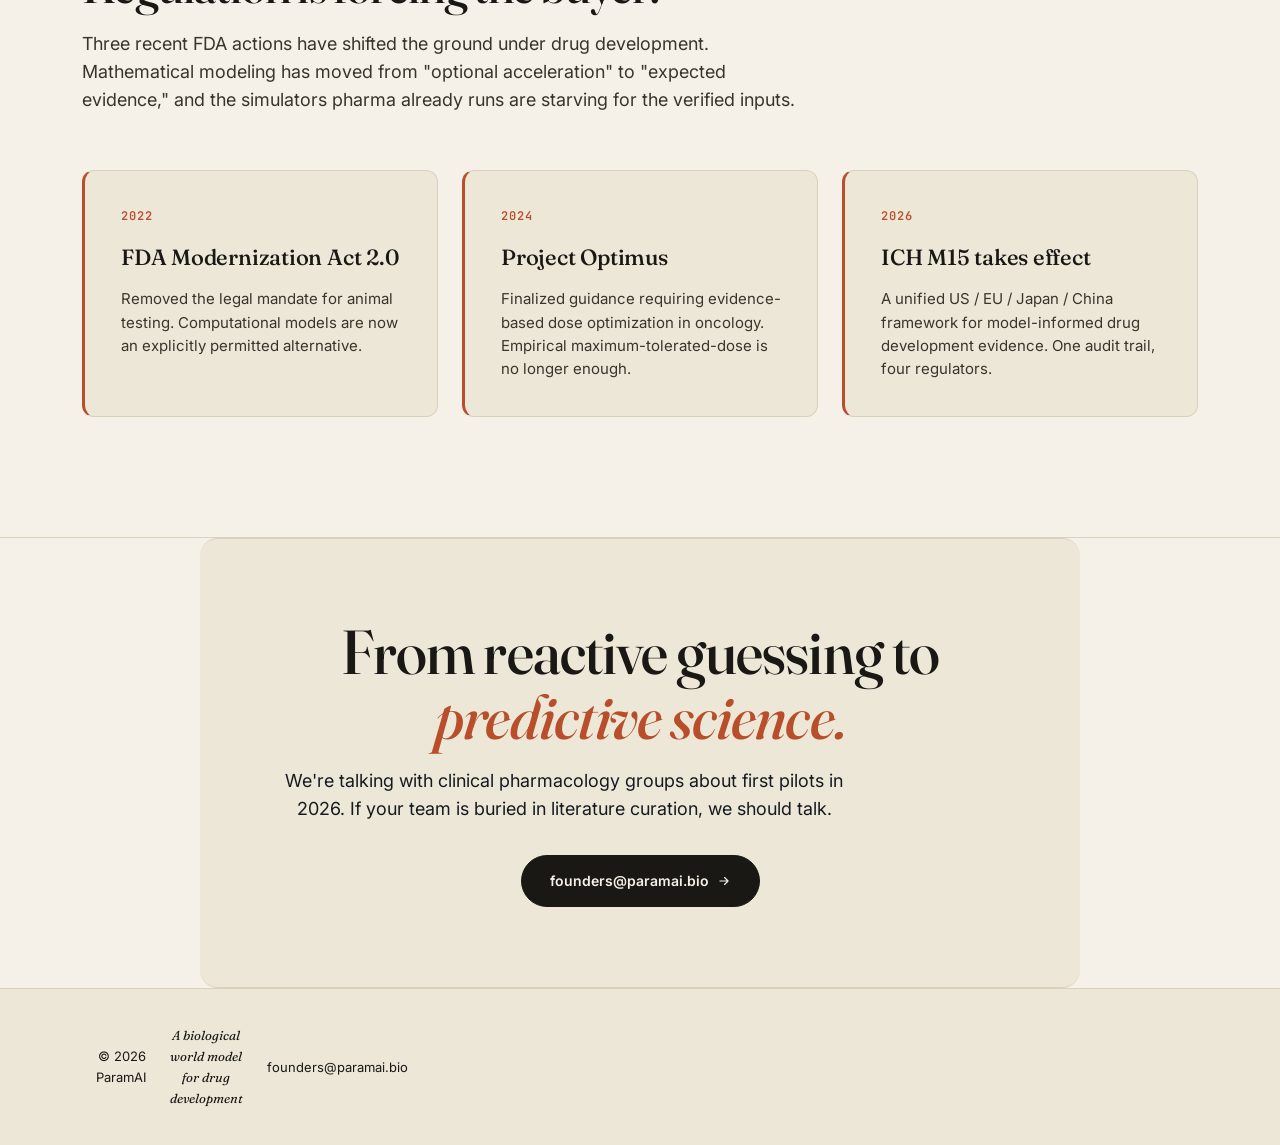
==== commit 40dbf139: "Drop flow field; embed demo on homepage as the centerpiece The generative particle hero looked cool " ====
--- a/index.html
+++ b/index.html
@@ -4,11 +4,12 @@
 <meta charset="utf-8" />
 <meta name="viewport" content="width=device-width,initial-scale=1" />
 <title>ParamAI · A biological world model for drug development</title>
-<meta name="description" content="ParamAI is a biological world model that turns published pharmacology into simulation-ready, regulator-defensible models. Validated against the laws of human physiology." />
+<meta name="description" content="ParamAI is a biological world model that holds an internal representation of human physiology and generates parameterized drug models for pre-clinical trial simulation." />
 <link rel="preconnect" href="https://fonts.googleapis.com">
 <link rel="preconnect" href="https://fonts.gstatic.com" crossorigin>
-<link href="https://fonts.googleapis.com/css2?family=Fraunces:opsz,wght@9..144,400;9..144,500;9..144,600&family=Inter:wght@400;500;600;700&family=JetBrains+Mono:wght@400;500;600&display=swap" rel="stylesheet">
+<link href="https://fonts.googleapis.com/css2?family=Fraunces:opsz,wght@9..144,400;9..144,500;9..144,600;9..144,700&family=Inter:wght@400;500;600;700&family=JetBrains+Mono:wght@400;500;600&display=swap" rel="stylesheet">
 <link rel="stylesheet" href="styles.css" />
+<link rel="stylesheet" href="engine.css" />
 <script>document.documentElement.classList.add('anim-ready');</script>
 </head>
 <body>
@@ -26,8 +27,8 @@
       <span>Param<span class="brand-accent">·</span>AI</span>
     </a>
     <ul class="nav-links">
-      <li><a href="#problem">The problem</a></li>
-      <li><a href="#approach">Our approach</a></li>
+      <li><a href="#engine">See it run</a></li>
+      <li><a href="#problem">Problem</a></li>
       <li><a href="#why-now">Why now</a></li>
     </ul>
     <a href="#contact" class="nav-cta">Talk to us →</a>
@@ -37,46 +38,36 @@
 <main id="top">
 
   <!-- ============================================================
-       HERO — generative flow field
-       A continuous, ambient particle system in the site palette.
-       Reads as "things flowing through a body" without committing
-       to any anatomical specifics. Reacts to scroll + mouse.
+       HERO — restrained, typographic
+       Single full-width statement. No animation, no decoration.
+       Type and whitespace carry the visual weight.
        ============================================================ -->
-  <section class="hero">
-    <div class="hero-rule"></div>
+  <section class="hero hero-quiet">
     <div class="container">
-      <div class="hero-grid">
-
-        <!-- Left: text -->
-        <div class="hero-text anim" data-anim="fade-up">
-          <div class="eyebrow">
-            <span class="eb-dot"></span>
-            A biological world model for drug development
-          </div>
-          <h1>The body is a system.<br/><em>So is the model that describes it.</em></h1>
-          <p class="hero-lede">
-            Pharmaceutical companies have powerful simulators. They're starving for verified data.
-            ParamAI turns the world's pharmacological literature into a single, self-consistent
-            mechanistic model of how drugs move through the human body — with the audit trail
-            regulators require.
-          </p>
-          <div class="hero-ctas">
-            <a href="demo/" class="btn btn-primary">
-              See it work
-              <svg width="14" height="14" viewBox="0 0 24 24" fill="none" stroke="currentColor" stroke-width="2" stroke-linecap="round" stroke-linejoin="round"><path d="M5 12h14M13 6l6 6-6 6"/></svg>
-            </a>
-            <a href="#contact" class="btn btn-ghost">Book a pilot</a>
-          </div>
-        </div>
-
-        <!-- Right: generative flow-field canvas -->
-        <div class="hero-stage anim" data-anim="fade-in" data-delay="200">
-          <div class="flow-frame">
-            <canvas id="flow-canvas" aria-hidden="true"></canvas>
-            <div class="flow-overlay" aria-hidden="true">
-              <span class="flow-tag">live · generative · in motion</span>
-            </div>
-          </div>
+      <div class="hero-quiet-inner">
+        <div class="eyebrow anim" data-anim="fade-up">
+          <span class="eb-dot"></span>
+          A biological world model for drug development
+        </div>
+        <h1 class="hero-quiet-title anim" data-anim="fade-up" data-delay="100">
+          The body is a system.<br/>
+          <em>So is the model that describes it.</em>
+        </h1>
+        <p class="hero-quiet-lede anim" data-anim="fade-up" data-delay="200">
+          ParamAI holds an internal representation of human physiology and uses it to
+          generate parameterized drug models for pre-clinical trial simulation. The goal
+          is to speed up drug development and prevent the failures that today are only
+          caught after years and millions of dollars.
+        </p>
+        <div class="hero-ctas anim" data-anim="fade-up" data-delay="300">
+          <a href="#engine" class="btn btn-primary">
+            See it run on a real drug
+            <svg width="14" height="14" viewBox="0 0 24 24" fill="none" stroke="currentColor" stroke-width="2" stroke-linecap="round" stroke-linejoin="round"><path d="M5 12h14M13 6l6 6-6 6"/></svg>
+          </a>
+          <a href="#contact" class="btn btn-ghost">Book a pilot</a>
+        </div>
+        <div class="hero-scroll-hint anim" data-anim="fade-in" data-delay="600">
+          ↓
         </div>
       </div>
     </div>
@@ -84,7 +75,407 @@
 
 
   <!-- ============================================================
-       PROBLEM
+       ENGINE — gefitinib parameterization walkthrough
+       The interactive proof. Inlined directly from the demo.
+       This is the centerpiece of the page.
+       ============================================================ -->
+  <section id="engine" class="engine">
+
+    <div class="engine-head">
+      <div class="eyebrow">Live walkthrough</div>
+      <h2 class="display">A complete parameterization, end to end.</h2>
+      <p class="engine-sub">
+        Below: ParamAI ingests a published pharmacokinetic study of <strong class="mol">gefitinib</strong>,
+        an FDA-approved EGFR inhibitor used in non-small-cell lung cancer, and produces a
+        simulation-ready model. Press <em>Begin</em>, then every stage flows automatically into the next.
+      </p>
+      <div class="run-controls">
+        <button class="btn btn-primary" id="run-all">
+          <span class="play-icon">▶</span>
+          <span id="run-all-label">Begin parameterization</span>
+        </button>
+        <button class="btn btn-ghost" id="reset-all">Reset</button>
+      </div>
+    </div>
+
+    <!-- Progress bar across the engine -->
+    <div class="engine-progress">
+      <div class="ep-track">
+        <div class="ep-fill" id="ep-fill"></div>
+      </div>
+      <div class="ep-steps">
+        <div class="ep-step" data-step="1"><span>01</span><label>The paper</label></div>
+        <div class="ep-step" data-step="2"><span>02</span><label>Extraction</label></div>
+        <div class="ep-step" data-step="3"><span>03</span><label>Mass balance</label></div>
+        <div class="ep-step" data-step="4"><span>04</span><label>Derivation</label></div>
+        <div class="ep-step" data-step="5"><span>05</span><label>Simulation</label></div>
+      </div>
+    </div>
+
+    <!-- ============ ACT 1: THE PAPER & THE MODEL ============ -->
+    <div class="act" id="act-1">
+      <div class="act-marker"><span>01</span> The source material</div>
+      <div class="act-grid two">
+        <div class="card paper-card">
+          <div class="card-head">
+            <div class="card-title">Source</div>
+            <div class="card-sub">Swaisland et al., 2005 · Clin. Pharmacokinet. · adapted</div>
+          </div>
+          <div class="paper-body">
+            <p class="paper-title">Pharmacokinetics and bioavailability of gefitinib in healthy volunteers</p>
+            <p>Mean plasma clearance of gefitinib was <mark>CL = 28&nbsp;L/h</mark> with an apparent volume of distribution <mark>V<sub>d</sub> = 1400&nbsp;L</mark>. Reported hepatic extraction ratio <mark>E<sub>H</sub> = 0.81</mark> (portal sampling, n=8).</p>
+            <p>Urinary excretion accounted for <mark>CL<sub>R</sub> = 1.4&nbsp;L/h</mark>. Oral bioavailability was <mark>F = 0.59</mark>, absorption rate <mark>k<sub>a</sub> = 0.5&nbsp;1/h</mark>. Plasma protein binding gave <mark>f<sub>u</sub> = 0.09</mark>.</p>
+            <p class="paper-fade">&hellip; intrinsic clearance not reported &hellip; tissue partition coefficients omitted &hellip; elimination rate not derived &hellip;</p>
+          </div>
+        </div>
+
+        <div class="card model-card">
+          <div class="card-head">
+            <div class="card-title">Target model</div>
+            <div class="card-sub">1-compartment QSP, oral absorption, hepatic + renal clearance</div>
+          </div>
+          <div class="model-body">
+            <div class="model-eq">
+              <div class="eq-label">Mass balance</div>
+              <div class="eq-math">
+                <span class="frac"><span class="num">dC</span><span class="den">dt</span></span>
+                <span>= </span>
+                <span class="frac"><span class="num">k<sub>a</sub> · F · D</span><span class="den">V<sub>d</sub></span></span>
+                <span>e<sup>−k<sub>a</sub>t</sup></span>
+                <span>− k<sub>e</sub> · C</span>
+              </div>
+            </div>
+            <div class="model-eq">
+              <div class="eq-label">Hepatic clearance (well-stirred)</div>
+              <div class="eq-math">
+                <span>CL<sub>H</sub> = </span>
+                <span class="frac"><span class="num">Q<sub>H</sub> · f<sub>u</sub> · CL<sub>int</sub></span><span class="den">Q<sub>H</sub> + f<sub>u</sub> · CL<sub>int</sub></span></span>
+              </div>
+            </div>
+            <p class="model-note">To simulate gefitinib, the engine needs <strong>13 parameters</strong>. The paper supplies 9. Four must be derived, and any contradiction between them must be resolved.</p>
+          </div>
+        </div>
+      </div>
+      <div class="flow-arrow" id="flow-1-2"><span></span></div>
+    </div>
+
+    <!-- ============ ACT 2: EXTRACTION ============ -->
+    <div class="act" id="act-2">
+      <div class="act-marker"><span>02</span> Structured extraction</div>
+      <div class="act-narrative">
+        <p>ParamAI reads the paper and emits structured parameters with full citation provenance. Each row carries its source section, sample size, and method. <strong>Items the paper does not contain are explicitly flagged as missing</strong>, to be derived in the next stage.</p>
+      </div>
+
+      <div class="extract-stage">
+        <div class="card extract-card">
+          <div class="card-head">
+            <div class="card-title">Extracted parameters</div>
+            <div class="card-sub" id="extract-counter">0 found · 0 flagged</div>
+          </div>
+          <div class="extract-list" id="extract-list"></div>
+        </div>
+
+        <div class="card missing-card">
+          <div class="card-head accent">
+            <div class="card-title">Required but not found</div>
+            <div class="card-sub">Must be derived from physiology</div>
+          </div>
+          <div class="missing-list" id="missing-list"></div>
+          <div class="missing-foot">
+            <span class="pulse-dot"></span>
+            <span id="missing-status">awaiting extraction&hellip;</span>
+          </div>
+        </div>
+      </div>
+      <div class="flow-arrow" id="flow-2-3"><span></span></div>
+    </div>
+
+    <!-- ============ ACT 3: MASS BALANCE — CATCH THE LIE ============ -->
+    <div class="act" id="act-3">
+      <div class="act-marker"><span>03</span> Mechanistic validation</div>
+      <div class="act-narrative">
+        <p>Before any derivation, the extracted values are tested against the laws of human physiology. If the paper's numbers are self-contradictory, a downstream simulation will quietly collapse. ParamAI catches this <em>now</em>.</p>
+      </div>
+
+      <div class="balance-stage">
+        <div class="card balance-card">
+          <div class="card-head warn">
+            <div class="card-title">Hepatic mass-balance check</div>
+            <div class="card-sub">Q<sub>H</sub> · E<sub>H</sub> ≤ CL<sub>H</sub></div>
+          </div>
+          <div class="balance-rows">
+            <div class="brow" data-row="qh">
+              <div class="brow-icon"></div>
+              <div class="brow-label">Reference Q<sub>H</sub> · human liver blood flow</div>
+              <div class="brow-val">90.0&nbsp;L/h</div>
+            </div>
+            <div class="brow" data-row="clh">
+              <div class="brow-icon"></div>
+              <div class="brow-label">Implied CL<sub>H</sub> = CL − CL<sub>R</sub></div>
+              <div class="brow-val">26.6&nbsp;L/h</div>
+            </div>
+            <div class="brow" data-row="eh">
+              <div class="brow-icon"></div>
+              <div class="brow-label">Reported E<sub>H</sub> from paper</div>
+              <div class="brow-val">0.81</div>
+            </div>
+            <div class="brow" data-row="impl">
+              <div class="brow-icon"></div>
+              <div class="brow-label">Required CL<sub>H</sub> if E<sub>H</sub> = 0.81</div>
+              <div class="brow-val">72.9&nbsp;L/h</div>
+            </div>
+          </div>
+
+          <div class="violation" id="violation">
+            <div class="vio-bar"></div>
+            <div class="vio-body">
+              <div class="vio-head">Physiologically impossible parameter set</div>
+              <p>Reported E<sub>H</sub> demands a hepatic clearance <strong>2.7×</strong> larger than the paper's own total clearance allows. A naive NLP pipeline would have shipped both numbers into the QSP model. The simulation would silently collapse.</p>
+            </div>
+          </div>
+        </div>
+
+        <div class="card naive-card">
+          <div class="card-head subtle">
+            <div class="card-title">What a generic NLP scraper would do</div>
+          </div>
+          <div class="naive-body">
+            <div class="naive-line"><span class="naive-ok">✓</span> scraped <code>E<sub>H</sub> = 0.81</code></div>
+            <div class="naive-line"><span class="naive-ok">✓</span> scraped <code>CL = 28 L/h</code></div>
+            <div class="naive-line"><span class="naive-x">×</span> <span class="muted">no physics check</span></div>
+            <div class="naive-line"><span class="naive-x">×</span> <span class="muted">contradictions shipped silently</span></div>
+            <div class="naive-line"><span class="naive-x">×</span> <span class="muted">downstream QSP fails, invisibly</span></div>
+            <div class="naive-divider"></div>
+            <div class="naive-line good"><span class="naive-ok">✓</span> <strong>ParamAI rejects, then derives the truth →</strong></div>
+          </div>
+        </div>
+      </div>
+      <div class="flow-arrow" id="flow-3-4"><span></span></div>
+    </div>
+
+    <!-- ============ ACT 4: INVERSE MODELING ============ -->
+    <div class="act" id="act-4">
+      <div class="act-marker"><span>04</span> Inverse derivation</div>
+      <div class="act-narrative">
+        <p>ParamAI locks the <em>established</em> biology, values we know cannot move, like liver blood flow, and solves the equations backwards for the four missing parameters. The contradiction from Act 03 dissolves.</p>
+      </div>
+
+      <div class="derive-stage">
+        <div class="card derive-card">
+          <div class="card-head accent">
+            <div class="card-title">Locked physiological constants</div>
+          </div>
+          <div class="locks">
+            <div class="lock-row">
+              <div class="lk-name">Q<sub>H</sub></div>
+              <div class="lk-val">90&nbsp;L/h</div>
+              <div class="lk-src">Davies &amp; Morris, 1993, human liver blood flow</div>
+            </div>
+            <div class="lock-row">
+              <div class="lk-name">V<sub>d</sub></div>
+              <div class="lk-val">1400&nbsp;L</div>
+              <div class="lk-src">extensive tissue distribution, lipophilic compound</div>
+            </div>
+            <div class="lock-row">
+              <div class="lk-name">f<sub>u</sub></div>
+              <div class="lk-val">0.09</div>
+              <div class="lk-src">paper §3.4, ultrafiltration cross-validated</div>
+            </div>
+          </div>
+
+          <div class="solve-frame">
+            <div class="solve-head">
+              <span class="solve-dot"></span>
+              <span>Solving the well-stirred equation for CL<sub>int</sub></span>
+            </div>
+            <div class="solve-formula">
+              <span>CL<sub>H</sub> = </span>
+              <span class="frac"><span class="num">Q<sub>H</sub> · f<sub>u</sub> · CL<sub>int</sub></span><span class="den">Q<sub>H</sub> + f<sub>u</sub> · CL<sub>int</sub></span></span>
+              <span class="arrow">→</span>
+              <span>CL<sub>int</sub> = </span>
+              <span class="frac"><span class="num">Q<sub>H</sub> · CL<sub>H</sub></span><span class="den">f<sub>u</sub> · (Q<sub>H</sub> − CL<sub>H</sub>)</span></span>
+            </div>
+            <div class="solve-substitution" id="solve-substitution"></div>
+            <div class="solve-result-row">
+              <div class="solve-result-label">Solver state</div>
+              <div class="solve-result-value" id="solve-result-value">awaiting input&hellip;</div>
+            </div>
+          </div>
+
+          <div class="recovered" id="recovered">
+            <div class="recovered-head">Parameters recovered ← were missing in Act 02</div>
+            <div class="rec-grid">
+              <div class="rec-item" data-rec="clint">
+                <div class="rec-key">CL<sub>int</sub></div>
+                <div class="rec-val">—</div>
+                <div class="rec-note">intrinsic clearance, derived</div>
+              </div>
+              <div class="rec-item" data-rec="eh">
+                <div class="rec-key">E<sub>H</sub> <span class="rec-fix">reconciled</span></div>
+                <div class="rec-val">—</div>
+                <div class="rec-note">replaces paper's 0.81, contradiction resolved</div>
+              </div>
+              <div class="rec-item" data-rec="ke">
+                <div class="rec-key">k<sub>e</sub></div>
+                <div class="rec-val">—</div>
+                <div class="rec-note">elimination rate constant, CL / V<sub>d</sub></div>
+              </div>
+              <div class="rec-item" data-rec="tp">
+                <div class="rec-key">K<sub>p,tissue</sub></div>
+                <div class="rec-val">—</div>
+                <div class="rec-note">tissue partition coeff., from f<sub>u</sub> + lipophilicity</div>
+              </div>
+            </div>
+          </div>
+        </div>
+
+        <div class="card audit-card">
+          <div class="card-head subtle">
+            <div class="card-title">FDA-grade audit trail</div>
+            <div class="card-sub">every value, every step</div>
+          </div>
+          <div class="audit-stream" id="audit-stream"></div>
+        </div>
+      </div>
+      <div class="flow-arrow" id="flow-4-5"><span></span></div>
+    </div>
+
+    <!-- ============ ACT 5: SIMULATION ============ -->
+    <div class="act" id="act-5">
+      <div class="act-marker"><span>05</span> Dose recommendation</div>
+      <div class="act-narrative">
+        <p>This is where the parameter quality becomes a clinical decision. The reconciled model feeds the QSP engine, which simulates plasma concentration for any dose. Below: a 250&nbsp;mg oral dose of gefitinib. Both curves <em>look</em> similar at the C<sub>max</sub> peak, but they diverge sharply in the elimination tail, where the dose-selection math actually lives.</p>
+      </div>
+
+      <div class="sim-stage">
+        <div class="card sim-card">
+          <div class="card-head">
+            <div class="card-title">Plasma concentration · gefitinib · 250 mg PO (single dose)</div>
+            <div class="card-sub">both curves simulate the same dose, only the parameters differ</div>
+          </div>
+          <div class="sim-body">
+            <svg id="sim-chart" viewBox="0 0 720 360" preserveAspectRatio="xMidYMid meet"></svg>
+            <div class="legend">
+              <span class="lg lg-obs"><i></i> Observed (sparse clinical samples)</span>
+              <span class="lg lg-naive"><i></i> Naive NLP parameters</span>
+              <span class="lg lg-good"><i></i> ParamAI reconciled</span>
+            </div>
+
+            <div class="curve-key">
+              <div class="curve-key-title">What you're looking at</div>
+              <div class="curve-key-row">
+                <span class="ck-swatch obs"></span>
+                <div>
+                  <div class="ck-name">Observed</div>
+                  <div class="ck-desc">Sparse blood draws from actual patients given 250&nbsp;mg of gefitinib. The ground truth — what the drug really does in a human body.</div>
+                </div>
+              </div>
+              <div class="curve-key-row">
+                <span class="ck-swatch naive"></span>
+                <div>
+                  <div class="ck-name">Naive NLP prediction</div>
+                  <div class="ck-desc">What the QSP simulation outputs if you feed it the paper's contradictory parameters verbatim. Peak looks fine; drug appears to vanish by 24h.</div>
+                </div>
+              </div>
+              <div class="curve-key-row">
+                <span class="ck-swatch good"></span>
+                <div>
+                  <div class="ck-name">ParamAI prediction</div>
+                  <div class="ck-desc">Same QSP engine, fed our reconciled parameters. Tracks the observed dots within measurement noise, including the long elimination tail.</div>
+                </div>
+              </div>
+            </div>
+
+            <div class="chart-caption">
+              <p><strong>Read the tail.</strong> Both curves model the <em>same</em> 250&nbsp;mg dose. The naive curve sits below the observed data, its broken parameters predict the drug clears faster than it really does. A clinician trusting that simulation would conclude the dose is <em>too low</em> and push it higher. ParamAI's curve tracks observed exactly, confirming that 250&nbsp;mg already gives the right exposure.</p>
+            </div>
+          </div>
+        </div>
+
+        <div class="card result-card">
+          <div class="card-head accent">
+            <div class="card-title">The dose decision</div>
+            <div class="card-sub">what each parameter set would tell a clinician</div>
+          </div>
+          <div class="result-body">
+            <div class="dose-logic">
+              <div class="dl-step">
+                <span class="dl-num">1</span>
+                <div>Clinician's target: hit AUC = <strong>5.3 mg·h/L</strong> per day (the gefitinib therapeutic window).</div>
+              </div>
+              <div class="dl-step">
+                <span class="dl-num">2</span>
+                <div>Dose required to hit it = <strong>AUC × CL ÷ F</strong>. The only unknown is <strong>CL</strong>. That's what the parameter set decides.</div>
+              </div>
+            </div>
+
+            <div class="dose-pair">
+              <div class="dose-side bad">
+                <div class="dose-tag">Naive NLP</div>
+                <div class="dose-formula">CL = 74.3 L/h → dose = 660 mg/day</div>
+                <div class="dose-num">660&nbsp;mg<span class="dose-unit">/day</span></div>
+                <div class="dose-meta">2.6× the labeled dose · split BID due to predicted t<sub>½</sub> = 13 h</div>
+                <div class="dose-warn">⚠ when this dose is actually administered, real clearance is <em>slow</em>, so plasma builds to <strong>2.6× the therapeutic window</strong> and patients hit hepatotoxicity, the labeled DLT for gefitinib.</div>
+              </div>
+              <div class="dose-vs">vs.</div>
+              <div class="dose-side good">
+                <div class="dose-tag">ParamAI</div>
+                <div class="dose-formula">CL = 28 L/h → dose = 250 mg/day</div>
+                <div class="dose-num">250&nbsp;mg<span class="dose-unit">/day</span></div>
+                <div class="dose-meta">once-daily · matches reconciled t<sub>½</sub> = 41 h</div>
+                <div class="dose-ok">✓ matches the FDA-approved regimen exactly, derived purely from the paper plus locked physiology, with no human dose-finding required.</div>
+              </div>
+            </div>
+
+            <div class="r-metric">
+              <div class="r-label">AUC<sub>0–24</sub> error vs. observed</div>
+              <details class="r-explainer">
+                <summary>what is AUC, and why does it matter?</summary>
+                <p><strong>AUC</strong> (area-under-the-curve) is total drug exposure, literally the area beneath the plasma concentration curve over time. It's the single number regulators and clinicians use to decide if a dose is safe and effective: too little → no efficacy, too much → toxicity. AUC<sub>0–24</sub> means exposure across the first 24 hours.</p>
+                <p>At the same 250&nbsp;mg dose, the naive parameter set produces a curve <strong>27% lower</strong> than reality. The clinician concludes the drug is being cleared too fast → recommends a higher dose to compensate → patient actually overdoses, because real clearance is much slower than the naive parameters claimed.</p>
+              </details>
+              <div class="r-rows">
+                <div class="r-row">
+                  <span class="r-tag bad">Naive NLP</span>
+                  <div class="r-bar"><div class="r-fill bad" data-fill="90"></div></div>
+                  <span class="r-num bad">−27%</span>
+                </div>
+                <div class="r-row">
+                  <span class="r-tag good">ParamAI</span>
+                  <div class="r-bar"><div class="r-fill good" data-fill="13"></div></div>
+                  <span class="r-num good">±4%</span>
+                </div>
+              </div>
+            </div>
+
+            <div class="r-metric">
+              <div class="r-label">Predicted terminal half-life</div>
+              <div class="r-rows">
+                <div class="r-row">
+                  <span class="r-tag bad">Naive NLP</span>
+                  <div class="r-val bad">13&nbsp;h <span class="r-note">→ implies BID schedule</span></div>
+                </div>
+                <div class="r-row">
+                  <span class="r-tag good">ParamAI</span>
+                  <div class="r-val good">41&nbsp;h <span class="r-note">→ matches labeled t<sub>½</sub>; QD</span></div>
+                </div>
+              </div>
+            </div>
+
+            <div class="r-export">
+              <button class="btn btn-primary small" id="export-model">Export Simcyp-ready model</button>
+              <button class="btn btn-ghost small" id="export-audit">FDA audit packet</button>
+            </div>
+          </div>
+        </div>
+      </div>
+    </div>
+
+  </section>
+
+
+  <!-- ============================================================
+       PROBLEM (post-engine context)
        ============================================================ -->
   <section id="problem" class="section">
     <div class="container">
@@ -93,7 +484,7 @@
         <h2>Drug development still looks more like guessing than science.</h2>
         <p class="section-sub">
           The math exists. The simulators exist. But the parameters that drive them
-          are trapped in millions of unstructured papers — and most of those parameters,
+          are trapped in millions of unstructured papers, and most of those parameters,
           when extracted naively, violate the laws of physiology.
         </p>
       </div>
@@ -107,7 +498,7 @@
         <div class="problem-card anim" data-anim="fade-up">
           <div class="problem-num">02</div>
           <h3>Naive extraction breaks physiology</h3>
-          <p>Published parameters frequently contradict the laws of mass balance and blood flow. Garbage in, silent collapse out — and nobody knows the simulation lied.</p>
+          <p>Published parameters frequently contradict the laws of mass balance and blood flow. Garbage in, silent collapse out, and nobody knows the simulation lied.</p>
         </div>
         <div class="problem-card anim" data-anim="fade-up">
           <div class="problem-num">03</div>
@@ -120,48 +511,7 @@
 
 
   <!-- ============================================================
-       APPROACH — abstract, capability-focused, no architecture
-       ============================================================ -->
-  <section id="approach" class="section section-ink">
-    <div class="container">
-      <div class="section-head anim" data-anim="fade-up">
-        <div class="eyebrow">Our approach</div>
-        <h2>A biological world model — <em>not</em> a literature search.</h2>
-        <p class="section-sub">
-          We don't just read papers. We solve the underlying physiology. Every value
-          ParamAI emits has been tested against the laws that govern how drugs actually
-          move through the human body — and ships with the citation chain to prove it.
-        </p>
-      </div>
-
-      <div class="capability-grid" data-stagger="100">
-        <div class="capability anim" data-anim="fade-up">
-          <div class="cap-num">i</div>
-          <h3>Mechanistic validation</h3>
-          <p>Every extracted parameter is checked against mass balance, regional blood flow, partition equilibria, and protein binding. Contradictions are surfaced — not silently averaged.</p>
-        </div>
-        <div class="capability anim" data-anim="fade-up">
-          <div class="cap-num">ii</div>
-          <h3>Inverse derivation</h3>
-          <p>When the literature value violates physics, we lock established constants and solve the equations backwards for the value the paper never reported.</p>
-        </div>
-        <div class="capability anim" data-anim="fade-up">
-          <div class="cap-num">iii</div>
-          <h3>Simulation-ready output</h3>
-          <p>Output drops directly into the simulators pharma already runs. No file conversion, no parameter re-mapping, no human curation step.</p>
-        </div>
-        <div class="capability anim" data-anim="fade-up">
-          <div class="cap-num">iv</div>
-          <h3>Submission-grade provenance</h3>
-          <p>Every value ships with citation, derivation chain, and assumption ledger — the audit trail FDA reviewers need under emerging MIDD guidance.</p>
-        </div>
-      </div>
-    </div>
-  </section>
-
-
-  <!-- ============================================================
-       WHY NOW — kept simple, public-knowledge only
+       WHY NOW
        ============================================================ -->
   <section id="why-now" class="section">
     <div class="container">
@@ -170,7 +520,7 @@
         <h2>Regulation is forcing the buyer.</h2>
         <p class="section-sub">
           Three recent FDA actions have shifted the ground under drug development. Mathematical
-          modeling has moved from "optional acceleration" to "expected evidence" — and the simulators
+          modeling has moved from "optional acceleration" to "expected evidence," and the simulators
           pharma already runs are starving for the verified inputs.
         </p>
       </div>
@@ -224,16 +574,9 @@
       <a href="mailto:founders@paramai.bio">founders@paramai.bio</a>
     </div>
   </div>
-  <div class="container footer-attrib">
-    <small>
-      Anatomical illustrations adapted from
-      <a href="https://commons.wikimedia.org/wiki/File:WholeBody_wiki.svg" target="_blank" rel="noopener">Wikimedia Commons</a>
-      under CC BY-SA.
-    </small>
-  </div>
 </footer>
 
 <script src="app.js"></script>
-<script src="flowfield.js"></script>
+<script src="engine.js"></script>
 </body>
 </html>
--- a/styles.css
+++ b/styles.css
@@ -266,34 +266,13 @@
 }
 
 /* ============================================================
-   HERO
+   HERO — base
    ============================================================ */
 .hero {
   position: relative;
-  padding: 56px 0 96px;
   background: var(--paper);
   border-bottom: 1px solid var(--paper-line);
   overflow: hidden;
-}
-
-.hero-rule {
-  position: absolute;
-  left: 40px; right: 40px;
-  top: 28px;
-  height: 1px;
-  background: linear-gradient(90deg, transparent, var(--paper-deep), transparent);
-}
-
-.hero-grid {
-  display: grid;
-  grid-template-columns: 1fr 1.05fr;
-  gap: 56px;
-  align-items: center;
-}
-
-.hero-text {
-  position: relative;
-  z-index: 1;
 }
 
 .eyebrow {
@@ -315,22 +294,6 @@
   box-shadow: 0 0 0 4px rgba(185, 78, 42, 0.15);
 }
 
-.hero h1 {
-  font-size: clamp(38px, 5.4vw, 64px);
-  line-height: 1.04;
-  margin: 0 0 28px;
-  font-weight: 400;
-  letter-spacing: -0.025em;
-}
-
-.hero-lede {
-  font-size: 18px;
-  color: var(--text-soft);
-  max-width: 540px;
-  margin: 0 0 36px;
-  line-height: 1.55;
-}
-
 .hero-ctas {
   display: flex;
   gap: 12px;
@@ -338,88 +301,51 @@
 }
 
 /* ============================================================
-   HERO — generative flow-field canvas
-   Continuous procedural motion. Responds to scroll + mouse.
-   ============================================================ */
-.hero-stage {
-  position: relative;
-}
-
-.flow-frame {
-  position: relative;
-  width: 100%;
-  aspect-ratio: 1 / 1.05;
-  max-height: 640px;
-  background: var(--paper);
-  border: 1px solid var(--paper-line);
-  border-radius: 16px;
-  overflow: hidden;
-  box-shadow:
-    var(--shadow-md),
-    inset 0 0 80px rgba(245, 241, 232, 0.6);
-  isolation: isolate;
-}
-
-#flow-canvas {
-  position: absolute;
-  inset: 0;
-  width: 100%;
-  height: 100%;
-  display: block;
-  cursor: crosshair;
-}
-
-/* Soft vignette so the field reads as having edges */
-.flow-frame::after {
-  content: "";
-  position: absolute;
-  inset: 0;
-  pointer-events: none;
-  background:
-    radial-gradient(
-      ellipse at center,
-      transparent 30%,
-      rgba(245, 241, 232, 0.6) 100%
-    );
-  z-index: 2;
-}
-
-.flow-overlay {
-  position: absolute;
-  bottom: 18px;
-  left: 20px;
-  z-index: 3;
-  pointer-events: none;
-}
-.flow-tag {
-  display: inline-flex;
-  align-items: center;
-  gap: 8px;
+   HERO — quiet / restrained / typographic
+   Single statement carries the visual weight.
+   The interactive demo lives below in #engine.
+   ============================================================ */
+.hero-quiet {
+  padding: 120px 0 100px;
+}
+.hero-quiet-inner {
+  max-width: 920px;
+  margin: 0 auto;
+  text-align: left;
+}
+.hero-quiet-title {
+  font-family: var(--serif);
+  font-size: clamp(48px, 7.2vw, 92px);
+  font-weight: 400;
+  letter-spacing: -0.03em;
+  line-height: 1.0;
+  margin: 0 0 36px;
+  color: var(--text);
+}
+.hero-quiet-title em {
+  font-style: italic;
+  color: var(--rust);
+  font-variation-settings: "opsz" 96;
+}
+.hero-quiet-lede {
+  font-size: 19px;
+  color: var(--text-soft);
+  max-width: 640px;
+  margin: 0 0 40px;
+  line-height: 1.55;
+}
+.hero-scroll-hint {
+  margin-top: 60px;
   font-family: var(--mono);
-  font-size: 10.5px;
+  font-size: 14px;
   color: var(--text-muted);
-  letter-spacing: 0.08em;
-  text-transform: uppercase;
-  padding: 4px 10px;
-  background: rgba(245, 241, 232, 0.85);
-  backdrop-filter: blur(6px);
-  -webkit-backdrop-filter: blur(6px);
-  border: 1px solid var(--paper-line);
-  border-radius: 999px;
-}
-.flow-tag::before {
-  content: "";
-  width: 6px;
-  height: 6px;
-  border-radius: 50%;
-  background: var(--rust);
-  box-shadow: 0 0 0 0 rgba(185, 78, 42, 0.5);
-  animation: tag-pulse 2s infinite;
-}
-@keyframes tag-pulse {
-  0%   { box-shadow: 0 0 0 0 rgba(185, 78, 42, 0.4); }
-  70%  { box-shadow: 0 0 0 8px rgba(185, 78, 42, 0); }
-  100% { box-shadow: 0 0 0 0 rgba(185, 78, 42, 0); }
+  letter-spacing: 0.04em;
+  opacity: 0.7;
+  animation: hint-bounce 2.4s ease-in-out infinite;
+}
+@keyframes hint-bounce {
+  0%, 100% { transform: translateY(0); opacity: 0.4; }
+  50%      { transform: translateY(4px); opacity: 0.8; }
 }
 
 /* ============================================================
--- a/engine.css
+++ b/engine.css
@@ -0,0 +1,1229 @@
+/* Engine-section CSS (extracted from the gefitinib walkthrough demo). All globals stripped — homepage tokens win. */
+/* ============================================================
+   ENGINE — remap the dark variables to light/paper values
+   inside this section. Card structure stays the same.
+   ============================================================ */
+.engine {
+  /* Override dark engine palette with cream/paper values.
+     Also remap the "soft" accents (designed for dark bg) to their
+     saturated parents so they keep enough contrast on cream. */
+  --deep:        var(--paper);
+  --deep-2:      #fbf7ec;     /* slightly brighter than paper for cards */
+  --deep-3:      var(--paper-2);
+  --deep-line:   var(--paper-line);
+  --deep-line-2: var(--paper-deep);
+  --deep-text:   var(--ink);
+  --deep-muted:  var(--ink-muted);
+  --rust-soft:   var(--rust);
+  --olive-soft:  var(--olive);
+  --crimson-soft: var(--crimson);
+
+  background: var(--paper);
+  color: var(--ink);
+  padding: 100px 40px 120px;
+  position: relative;
+  overflow: hidden;
+  border-top: 1px solid var(--paper-line);
+  border-bottom: 1px solid var(--paper-line);
+}
+.engine::before {
+  content: ""; position: absolute; inset: 0;
+  background-image:
+    linear-gradient(rgba(26, 24, 20, 0.025) 1px, transparent 1px),
+    linear-gradient(90deg, rgba(26, 24, 20, 0.025) 1px, transparent 1px);
+  background-size: 36px 36px;
+  pointer-events: none;
+  mask-image: radial-gradient(ellipse 1200px 600px at 50% 30%, black 30%, transparent 80%);
+  -webkit-mask-image: radial-gradient(ellipse 1200px 600px at 50% 30%, black 30%, transparent 80%);
+}
+.engine-head {
+  max-width: 1180px; margin: 0 auto 48px;
+  position: relative;
+}
+.engine-head .eyebrow { color: var(--rust); }
+.engine-head .display {
+  font-size: clamp(36px, 5vw, 60px);
+  margin: 0 0 22px;
+  color: var(--ink);
+}
+.engine-head .display em { color: var(--rust); }
+.engine-sub {
+  font-size: 18px;
+  color: var(--ink-2);
+  max-width: 720px;
+  margin: 0 0 36px;
+  line-height: 1.5;
+}
+.engine-sub strong.mol {
+  color: var(--rust);
+  font-family: "JetBrains Mono", monospace;
+  font-weight: 600;
+  background: rgba(185, 78, 42, 0.08);
+  border: 1px solid rgba(185, 78, 42, 0.25);
+  padding: 1px 8px;
+  border-radius: 4px;
+  font-size: 0.92em;
+}
+.run-controls { display: flex; gap: 12px; }
+.run-controls .btn-primary { background: var(--rust); border-color: var(--rust); color: var(--paper); }
+.run-controls .btn-primary:hover { background: var(--rust-soft); border-color: var(--rust-soft); }
+.run-controls .btn-ghost { color: var(--ink); border-color: var(--paper-deep); }
+.run-controls .btn-ghost:hover { background: var(--ink); color: var(--paper); border-color: var(--ink); }
+
+/* progress bar across the engine */
+.engine-progress {
+  max-width: 1180px; margin: 0 auto 48px;
+  position: relative;
+}
+.ep-track {
+  position: relative;
+  height: 2px;
+  background: var(--paper-deep);
+  border-radius: 999px;
+  overflow: hidden;
+}
+.ep-fill {
+  position: absolute; top: 0; left: 0; bottom: 0;
+  width: 0%;
+  background: linear-gradient(90deg, var(--rust), var(--gold), var(--olive));
+  transition: width 1.2s cubic-bezier(.4, 0, .2, 1);
+}
+.ep-steps {
+  display: grid; grid-template-columns: repeat(5, 1fr);
+  margin-top: 16px;
+}
+.ep-step {
+  display: flex; flex-direction: column; gap: 4px;
+  color: var(--ink-muted);
+  transition: color .25s;
+}
+.ep-step span {
+  font-family: "JetBrains Mono", monospace;
+  font-size: 11px;
+  letter-spacing: 0.04em;
+}
+.ep-step label { font-size: 13px; font-weight: 500; }
+.ep-step.active { color: var(--rust); }
+.ep-step.done { color: var(--olive); }
+
+/* ============================================================
+   ACT layout — all 5 acts share this base
+   ============================================================ */
+.act {
+  max-width: 1180px;
+  margin: 0 auto;
+  padding-top: 56px;
+  opacity: 0.3;
+  transform: translateY(20px);
+  transition: opacity .9s ease, transform .9s ease;
+  position: relative;
+}
+.act.active { opacity: 1; transform: translateY(0); }
+
+.act-marker {
+  display: flex; align-items: center; gap: 14px;
+  font-family: "JetBrains Mono", monospace;
+  font-size: 12px; letter-spacing: 0.1em;
+  color: var(--ink-muted);
+  text-transform: uppercase;
+  margin-bottom: 24px;
+}
+.act-marker span {
+  display: inline-flex; align-items: center; justify-content: center;
+  width: 32px; height: 32px;
+  border: 1px solid var(--paper-deep);
+  border-radius: 50%;
+  color: var(--rust);
+  font-weight: 600;
+  background: var(--paper);
+}
+.act.active .act-marker span {
+  border-color: var(--rust);
+  background: rgba(185, 78, 42, 0.08);
+}
+.act.done .act-marker span {
+  border-color: var(--olive);
+  color: var(--olive);
+  background: rgba(124, 138, 61, 0.08);
+}
+
+.act-narrative {
+  max-width: 760px;
+  margin-bottom: 36px;
+}
+.act-narrative p {
+  font-family: "Fraunces", serif;
+  font-size: 20px;
+  font-weight: 400;
+  color: var(--ink);
+  line-height: 1.5;
+  margin: 0;
+}
+.act-narrative em { color: var(--rust); font-style: italic; }
+.act-narrative strong { font-weight: 600; }
+
+.act-grid.two { display: grid; grid-template-columns: 1fr 1fr; gap: 20px; }
+
+/* flow arrow between acts */
+.flow-arrow {
+  display: flex; justify-content: center; align-items: center;
+  height: 80px;
+  margin-top: 32px;
+  opacity: 0;
+  transition: opacity .6s ease;
+}
+.flow-arrow.show { opacity: 1; }
+.flow-arrow span {
+  display: block;
+  width: 1px; height: 100%;
+  background: linear-gradient(180deg, var(--paper-deep), transparent);
+  position: relative;
+}
+.flow-arrow span::after {
+  content: "";
+  position: absolute; bottom: 6px; left: 50%; transform: translateX(-50%) rotate(45deg);
+  width: 8px; height: 8px;
+  border-right: 1px solid var(--rust);
+  border-bottom: 1px solid var(--rust);
+}
+
+/* ============================================================
+   CARDS (used inside the engine)
+   ============================================================ */
+.card {
+  background: var(--deep-2);
+  border: 1px solid var(--deep-line);
+  border-radius: 14px;
+  overflow: hidden;
+  display: flex; flex-direction: column;
+}
+.card-head {
+  padding: 18px 22px;
+  border-bottom: 1px solid var(--deep-line);
+  display: flex; flex-direction: column; gap: 4px;
+}
+.card-head.accent { background: linear-gradient(90deg, rgba(185, 78, 42, 0.08), transparent); }
+.card-head.warn   { background: linear-gradient(90deg, rgba(199, 154, 58, 0.1), transparent); }
+.card-head.subtle { background: var(--deep-3); }
+.card-title {
+  font-family: "Fraunces", serif;
+  font-size: 17px;
+  font-weight: 500;
+  color: var(--deep-text);
+  letter-spacing: -0.005em;
+}
+.card-sub {
+  font-family: "JetBrains Mono", monospace;
+  font-size: 11px;
+  color: var(--deep-muted);
+  letter-spacing: 0.02em;
+}
+
+/* ============================================================
+   ACT 1 — paper + model
+   ============================================================ */
+.paper-card { background: linear-gradient(180deg, #f5f1e8 0%, #ede7d8 100%); color: var(--ink); border-color: var(--paper-deep); }
+.paper-card .card-head { border-color: var(--paper-line); background: rgba(0,0,0,0.02); }
+.paper-card .card-title { color: var(--ink); font-style: italic; }
+.paper-card .card-sub { color: var(--ink-muted); }
+.paper-body {
+  padding: 28px 32px;
+  font-family: "Fraunces", serif;
+  font-size: 15px;
+  line-height: 1.7;
+  color: var(--ink-2);
+  flex: 1;
+}
+.paper-title {
+  font-style: italic;
+  font-weight: 500;
+  margin: 0 0 18px;
+  font-size: 16px;
+  color: var(--ink);
+  border-bottom: 1px solid var(--paper-deep);
+  padding-bottom: 14px;
+}
+.paper-body mark {
+  background: rgba(185, 78, 42, 0.12);
+  border: 1px solid rgba(185, 78, 42, 0.3);
+  color: var(--rust);
+  font-family: "JetBrains Mono", monospace;
+  font-size: 12.5px;
+  padding: 1px 6px;
+  border-radius: 4px;
+  font-weight: 500;
+}
+.paper-fade {
+  color: var(--ink-muted);
+  font-style: italic;
+  font-size: 13.5px;
+  margin-top: 18px;
+  padding-top: 14px;
+  border-top: 1px dashed var(--paper-deep);
+}
+
+.model-card .card-head { background: rgba(124, 138, 61, 0.08); }
+.model-body { padding: 24px 26px; flex: 1; display: flex; flex-direction: column; gap: 22px; }
+.model-eq { }
+.eq-label {
+  font-family: "JetBrains Mono", monospace;
+  font-size: 11px;
+  color: var(--olive-soft);
+  letter-spacing: 0.06em;
+  text-transform: uppercase;
+  margin-bottom: 10px;
+}
+.eq-math {
+  font-family: "JetBrains Mono", monospace;
+  font-size: 16px;
+  color: var(--deep-text);
+  display: inline-flex; align-items: center; gap: 6px;
+  padding: 14px 18px;
+  background: var(--deep-3);
+  border: 1px solid var(--deep-line);
+  border-radius: 8px;
+  line-height: 1;
+}
+.frac {
+  display: inline-flex; flex-direction: column; align-items: center;
+  vertical-align: middle;
+  padding: 0 6px;
+}
+.frac .num, .frac .den { padding: 2px 6px; font-size: 13px; }
+.frac .num { border-bottom: 1px solid var(--deep-line-2); }
+.model-note {
+  font-family: "Fraunces", serif;
+  font-size: 16px;
+  color: var(--deep-text);
+  line-height: 1.5;
+  margin: auto 0 0;
+  padding-top: 18px;
+  border-top: 1px solid var(--deep-line);
+}
+.model-note strong { color: var(--rust-soft); font-weight: 500; }
+
+/* ============================================================
+   ACT 2 — extraction + missing
+   ============================================================ */
+.extract-stage {
+  display: grid;
+  grid-template-columns: 1.4fr 1fr;
+  gap: 20px;
+}
+.extract-list {
+  padding: 14px;
+  display: flex; flex-direction: column; gap: 6px;
+  min-height: 340px;
+}
+.extract-row {
+  display: grid;
+  grid-template-columns: 110px 1fr auto;
+  align-items: center;
+  gap: 14px;
+  padding: 10px 14px;
+  background: var(--deep-3);
+  border: 1px solid var(--deep-line);
+  border-radius: 8px;
+  font-size: 13px;
+  opacity: 0;
+  transform: translateY(6px);
+  animation: row-in .35s ease forwards;
+}
+@keyframes row-in {
+  to { opacity: 1; transform: none; }
+}
+.extract-row .er-name {
+  font-family: "JetBrains Mono", monospace;
+  color: var(--olive-soft);
+  font-weight: 500;
+}
+.extract-row .er-val {
+  font-family: "JetBrains Mono", monospace;
+  color: var(--deep-text);
+  font-weight: 600;
+}
+.extract-row .er-src {
+  font-size: 11px;
+  color: var(--deep-muted);
+  font-family: "JetBrains Mono", monospace;
+  letter-spacing: 0.02em;
+}
+
+.missing-card { border-color: rgba(217, 119, 87, 0.25); }
+.missing-card .card-head.accent {
+  background: linear-gradient(90deg, rgba(217, 119, 87, 0.12), transparent);
+  border-color: rgba(217, 119, 87, 0.25);
+}
+.missing-card .card-title { color: var(--rust-soft); }
+.missing-list {
+  padding: 14px;
+  display: flex; flex-direction: column; gap: 8px;
+  min-height: 280px;
+}
+.missing-row {
+  display: grid;
+  grid-template-columns: 96px 1fr auto;
+  align-items: center;
+  gap: 14px;
+  padding: 14px 16px;
+  background: rgba(217, 119, 87, 0.05);
+  border: 1px dashed rgba(217, 119, 87, 0.35);
+  border-radius: 8px;
+  opacity: 0;
+  transform: translateY(6px);
+  animation: row-in .35s ease forwards;
+}
+.missing-row.resolved {
+  background: rgba(124, 138, 61, 0.06);
+  border: 1px solid rgba(124, 138, 61, 0.4);
+  border-style: solid;
+  transition: all .5s ease;
+}
+.missing-row .mr-name {
+  font-family: "JetBrains Mono", monospace;
+  font-size: 13px;
+  font-weight: 600;
+  color: var(--rust-soft);
+  line-height: 1.25;
+  word-break: break-word;
+  white-space: normal;
+}
+.missing-row.resolved .mr-name { color: var(--olive-soft); }
+.missing-row .mr-desc {
+  font-size: 12.5px;
+  color: var(--deep-muted);
+  line-height: 1.4;
+  min-width: 0;
+}
+.missing-row .mr-status {
+  font-family: "JetBrains Mono", monospace;
+  font-size: 9.5px;
+  letter-spacing: 0.08em;
+  color: var(--rust-soft);
+  text-transform: uppercase;
+  padding: 3px 8px;
+  border-radius: 999px;
+  border: 1px solid rgba(217, 119, 87, 0.35);
+  background: rgba(217, 119, 87, 0.08);
+  white-space: nowrap;
+  flex-shrink: 0;
+}
+.missing-row.resolved .mr-status {
+  color: var(--olive-soft);
+  border-color: rgba(124, 138, 61, 0.4);
+  background: rgba(124, 138, 61, 0.1);
+}
+.missing-foot {
+  padding: 12px 18px;
+  background: var(--deep-3);
+  border-top: 1px solid var(--deep-line);
+  font-family: "JetBrains Mono", monospace;
+  font-size: 11.5px;
+  color: var(--deep-muted);
+  display: flex; align-items: center; gap: 10px;
+}
+.pulse-dot {
+  width: 6px; height: 6px; border-radius: 50%;
+  background: var(--rust-soft);
+  box-shadow: 0 0 0 0 rgba(217, 119, 87, 0.5);
+  animation: pulse 1.6s infinite;
+}
+@keyframes pulse {
+  0% { box-shadow: 0 0 0 0 rgba(217, 119, 87, 0.4); }
+  70% { box-shadow: 0 0 0 8px rgba(217, 119, 87, 0); }
+  100% { box-shadow: 0 0 0 0 rgba(217, 119, 87, 0); }
+}
+
+/* ============================================================
+   ACT 3 — mass balance
+   ============================================================ */
+.balance-stage {
+  display: grid;
+  grid-template-columns: 1.4fr 1fr;
+  gap: 20px;
+}
+.balance-rows { padding: 14px; display: flex; flex-direction: column; gap: 6px; }
+.brow {
+  display: grid;
+  grid-template-columns: 28px 1fr auto;
+  align-items: center;
+  gap: 14px;
+  padding: 12px 16px;
+  background: var(--deep-3);
+  border: 1px solid var(--deep-line);
+  border-radius: 8px;
+  font-size: 13px;
+  transition: all .35s ease;
+}
+.brow-icon {
+  width: 18px; height: 18px;
+  border-radius: 50%;
+  background: var(--deep-line-2);
+  position: relative;
+  transition: background .3s;
+}
+.brow.checking .brow-icon::after {
+  content: ""; position: absolute; inset: 3px;
+  border: 1.5px solid transparent;
+  border-top-color: var(--gold);
+  border-radius: 50%;
+  animation: spin .6s linear infinite;
+}
+@keyframes spin { to { transform: rotate(360deg); } }
+.brow.ok .brow-icon {
+  background: rgba(124, 138, 61, 0.2);
+}
+.brow.ok .brow-icon::after {
+  content: "✓"; position: absolute; inset: 0;
+  display: flex; align-items: center; justify-content: center;
+  color: var(--olive-soft);
+  font-size: 12px;
+  font-weight: 700;
+}
+.brow.bad .brow-icon {
+  background: rgba(167, 59, 47, 0.2);
+}
+.brow.bad .brow-icon::after {
+  content: "✕"; position: absolute; inset: 0;
+  display: flex; align-items: center; justify-content: center;
+  color: var(--crimson-soft);
+  font-size: 11px;
+  font-weight: 700;
+}
+.brow-label { color: var(--deep-text); }
+.brow-val {
+  font-family: "JetBrains Mono", monospace;
+  font-size: 13px;
+  color: var(--deep-muted);
+  font-weight: 500;
+}
+.brow.ok .brow-val { color: var(--olive-soft); }
+.brow.bad .brow-val { color: var(--crimson-soft); }
+
+.violation {
+  margin: 12px 14px 14px;
+  display: grid;
+  grid-template-columns: 4px 1fr;
+  gap: 16px;
+  padding: 0;
+  background: rgba(167, 59, 47, 0.08);
+  border: 1px solid rgba(167, 59, 47, 0.3);
+  border-radius: 8px;
+  overflow: hidden;
+  opacity: 0;
+  transform: translateY(6px);
+  transition: opacity .45s ease, transform .45s ease;
+}
+.violation.show { opacity: 1; transform: none; }
+.vio-bar { background: var(--crimson); }
+.vio-body { padding: 16px 18px 16px 0; }
+.vio-head {
+  font-family: "Fraunces", serif;
+  font-size: 16px;
+  font-weight: 500;
+  color: var(--crimson-soft);
+  margin-bottom: 6px;
+}
+.vio-body p { margin: 0; font-size: 13.5px; color: var(--deep-text); line-height: 1.55; }
+.vio-body strong { color: var(--crimson-soft); font-weight: 600; }
+
+.naive-card { background: var(--deep-3); }
+.naive-card .card-head.subtle { background: rgba(231, 227, 216, 0.03); border-color: var(--deep-line); }
+.naive-body { padding: 22px; display: flex; flex-direction: column; gap: 10px; font-family: "JetBrains Mono", monospace; font-size: 13px; }
+.naive-line { color: var(--deep-text); display: flex; align-items: baseline; gap: 10px; }
+.naive-line.good strong { color: var(--olive-soft); font-weight: 600; font-family: "Inter", sans-serif; }
+.naive-ok { color: var(--olive-soft); }
+.naive-x { color: var(--crimson-soft); }
+.naive-line code { background: var(--deep-2); padding: 1px 6px; border-radius: 4px; font-size: 12px; }
+.naive-divider { height: 1px; background: var(--deep-line); margin: 10px 0; }
+.muted { color: var(--deep-muted); }
+
+/* ============================================================
+   ACT 4 — derivation
+   ============================================================ */
+.derive-stage {
+  display: grid;
+  grid-template-columns: 1.4fr 1fr;
+  gap: 20px;
+  align-items: start;
+}
+.locks {
+  padding: 14px;
+  display: flex; flex-direction: column; gap: 6px;
+}
+.lock-row {
+  display: grid;
+  grid-template-columns: 70px 90px 1fr;
+  align-items: center;
+  gap: 14px;
+  padding: 12px 16px;
+  background: var(--deep-3);
+  border: 1px solid var(--deep-line);
+  border-radius: 8px;
+  font-size: 13px;
+}
+.lock-row::before {
+  content: "🔒";
+  position: relative;
+  font-size: 11px;
+  margin-left: -2px;
+  filter: grayscale(1) brightness(1.8);
+  opacity: 0.7;
+}
+.lock-row .lk-name {
+  font-family: "JetBrains Mono", monospace;
+  font-size: 15px;
+  color: var(--olive-soft);
+  font-weight: 500;
+}
+.lock-row .lk-val {
+  font-family: "JetBrains Mono", monospace;
+  color: var(--deep-text);
+  font-weight: 600;
+}
+.lock-row .lk-src {
+  color: var(--deep-muted);
+  font-size: 12px;
+  font-style: italic;
+}
+
+.solve-frame {
+  margin: 10px 14px;
+  padding: 20px 22px;
+  background: var(--deep-3);
+  border: 1px solid var(--deep-line-2);
+  border-radius: 10px;
+}
+.solve-head {
+  display: flex; align-items: center; gap: 10px;
+  font-family: "JetBrains Mono", monospace;
+  font-size: 11px;
+  color: var(--rust-soft);
+  letter-spacing: 0.08em;
+  text-transform: uppercase;
+  margin-bottom: 14px;
+}
+.solve-dot {
+  width: 6px; height: 6px; border-radius: 50%;
+  background: var(--rust);
+  box-shadow: 0 0 0 0 rgba(185, 78, 42, 0.5);
+  animation: pulse 1.6s infinite;
+}
+.solve-formula {
+  font-family: "JetBrains Mono", monospace;
+  font-size: 15px;
+  color: var(--deep-text);
+  display: flex; align-items: center; gap: 8px;
+  flex-wrap: wrap;
+  padding: 14px 18px;
+  background: var(--deep-2);
+  border: 1px solid var(--deep-line);
+  border-radius: 8px;
+  margin-bottom: 14px;
+  line-height: 1.4;
+}
+.solve-formula .arrow { color: var(--rust-soft); margin: 0 6px; }
+.solve-substitution {
+  font-family: "JetBrains Mono", monospace;
+  font-size: 14px;
+  color: var(--gold);
+  padding: 10px 14px;
+  border-left: 2px solid var(--gold);
+  margin-bottom: 14px;
+  min-height: 22px;
+  opacity: 0;
+  transition: opacity .4s ease;
+}
+.solve-substitution.show { opacity: 1; }
+.solve-result-row {
+  display: flex; align-items: center; justify-content: space-between;
+  padding-top: 14px;
+  border-top: 1px solid var(--deep-line);
+}
+.solve-result-label {
+  font-family: "JetBrains Mono", monospace;
+  font-size: 11px;
+  color: var(--deep-muted);
+  letter-spacing: 0.06em;
+  text-transform: uppercase;
+}
+.solve-result-value {
+  font-family: "JetBrains Mono", monospace;
+  font-size: 22px;
+  color: var(--olive-soft);
+  font-weight: 600;
+  letter-spacing: -0.01em;
+}
+
+.recovered {
+  margin: 14px;
+  padding: 18px 20px;
+  background: linear-gradient(180deg, rgba(124, 138, 61, 0.08), rgba(124, 138, 61, 0.02));
+  border: 1px solid rgba(124, 138, 61, 0.3);
+  border-radius: 10px;
+  opacity: 0;
+  transform: translateY(8px);
+  transition: opacity .5s ease, transform .5s ease;
+}
+.recovered.show { opacity: 1; transform: none; }
+.recovered-head {
+  font-family: "JetBrains Mono", monospace;
+  font-size: 11px;
+  color: var(--olive-soft);
+  letter-spacing: 0.06em;
+  text-transform: uppercase;
+  margin-bottom: 14px;
+}
+.rec-grid {
+  display: grid;
+  grid-template-columns: 1fr 1fr;
+  gap: 8px;
+}
+.rec-item {
+  padding: 12px 14px;
+  background: var(--deep-2);
+  border: 1px solid var(--deep-line);
+  border-radius: 8px;
+  opacity: 0;
+  transition: opacity .4s ease;
+}
+.rec-item.show { opacity: 1; }
+.rec-key {
+  font-family: "JetBrains Mono", monospace;
+  font-size: 13px;
+  color: var(--olive-soft);
+  font-weight: 600;
+  margin-bottom: 4px;
+  display: flex; align-items: center; gap: 8px;
+}
+.rec-fix {
+  font-size: 9px;
+  background: rgba(217, 119, 87, 0.2);
+  color: var(--rust-soft);
+  padding: 2px 6px;
+  border-radius: 3px;
+  letter-spacing: 0.06em;
+  font-weight: 600;
+}
+.rec-val {
+  font-family: "JetBrains Mono", monospace;
+  font-size: 16px;
+  color: var(--deep-text);
+  font-weight: 600;
+  margin-bottom: 4px;
+}
+.rec-note {
+  font-size: 11.5px;
+  color: var(--deep-muted);
+  line-height: 1.35;
+}
+
+/* audit stream */
+.audit-card { max-height: 100%; }
+.audit-stream {
+  padding: 14px 18px;
+  font-family: "JetBrains Mono", monospace;
+  font-size: 11.5px;
+  color: var(--deep-muted);
+  flex: 1;
+  max-height: 600px;
+  overflow-y: auto;
+  line-height: 1.6;
+}
+.audit-line {
+  padding: 4px 0;
+  display: grid;
+  grid-template-columns: 48px 90px 1fr;
+  gap: 10px;
+  align-items: baseline;
+  opacity: 0;
+  transform: translateX(-4px);
+  animation: audit-in .3s ease forwards;
+  border-bottom: 1px dashed transparent;
+}
+@keyframes audit-in {
+  to { opacity: 1; transform: none; }
+}
+.audit-time { color: var(--ink-muted); font-size: 10.5px; }
+.audit-tag {
+  color: var(--rust);
+  text-transform: uppercase;
+  letter-spacing: 0.06em;
+  font-size: 10.5px;
+  font-weight: 600;
+}
+.audit-tag.solve { color: var(--gold); }
+.audit-tag.balance, .audit-tag.ready { color: var(--olive); }
+.audit-tag.violate { color: var(--crimson); }
+.audit-msg { color: var(--ink); }
+
+/* ============================================================
+   ACT 5 — simulation
+   ============================================================ */
+.sim-stage {
+  display: grid;
+  grid-template-columns: 1.5fr 1fr;
+  gap: 20px;
+  align-items: start;
+}
+.sim-body { padding: 22px 24px; }
+#sim-chart {
+  width: 100%;
+  background: var(--deep-3);
+  border: 1px solid var(--deep-line);
+  border-radius: 10px;
+  display: block;
+}
+.legend {
+  margin-top: 16px;
+  display: flex; gap: 24px; flex-wrap: wrap;
+  font-size: 12px;
+  color: var(--deep-muted);
+}
+.lg { display: inline-flex; align-items: center; gap: 8px; }
+.lg i { display: inline-block; width: 22px; height: 2px; }
+.lg-obs i { background: var(--deep-muted); }
+.lg-naive i { background: var(--crimson-soft); }
+.lg-good i { background: var(--olive-soft); }
+
+/* curve key — explains what each line means */
+.curve-key {
+  margin-top: 20px;
+  padding: 18px 20px;
+  background: var(--paper);
+  border: 1px solid var(--paper-line);
+  border-radius: 10px;
+}
+.curve-key-title {
+  font-family: "JetBrains Mono", monospace;
+  font-size: 10.5px;
+  letter-spacing: 0.1em;
+  text-transform: uppercase;
+  color: var(--ink-muted);
+  margin-bottom: 14px;
+}
+.curve-key-row {
+  display: grid;
+  grid-template-columns: 28px 1fr;
+  gap: 12px;
+  align-items: start;
+  padding: 8px 0;
+  border-top: 1px dashed var(--paper-line);
+}
+.curve-key-row:first-of-type { border-top: none; padding-top: 0; }
+.ck-swatch {
+  width: 22px; height: 22px;
+  border-radius: 4px;
+  margin-top: 2px;
+  position: relative;
+}
+.ck-swatch::after {
+  content: "";
+  position: absolute;
+  top: 50%; left: 0; right: 0;
+  transform: translateY(-50%);
+  height: 2.5px;
+  border-radius: 2px;
+}
+.ck-swatch.obs::after {
+  background: repeating-linear-gradient(90deg, var(--ink-muted) 0 4px, transparent 4px 8px);
+  height: 2px;
+}
+.ck-swatch.naive::after { background: var(--crimson); }
+.ck-swatch.good::after { background: var(--olive); height: 3px; }
+.ck-name {
+  font-family: "Fraunces", serif;
+  font-size: 14px;
+  font-weight: 600;
+  color: var(--ink);
+  margin-bottom: 2px;
+}
+.ck-desc {
+  font-size: 12.5px;
+  color: var(--ink-2);
+  line-height: 1.45;
+}
+
+/* AUC / metric explainer — expandable */
+.r-explainer {
+  margin: -2px 0 14px;
+  padding: 0;
+  border-radius: 6px;
+}
+.r-explainer summary {
+  cursor: pointer;
+  font-family: "Inter", sans-serif;
+  font-size: 11.5px;
+  font-style: italic;
+  color: var(--rust);
+  padding: 4px 0;
+  list-style: none;
+  display: inline-flex;
+  align-items: center;
+  gap: 6px;
+  user-select: none;
+  border-bottom: 1px dashed currentColor;
+  transition: color .15s;
+}
+.r-explainer summary::-webkit-details-marker { display: none; }
+.r-explainer summary::before {
+  content: "ⓘ";
+  font-style: normal;
+  font-size: 12px;
+  opacity: 0.8;
+}
+.r-explainer summary:hover { color: var(--ink); }
+.r-explainer[open] summary { color: var(--ink); margin-bottom: 10px; }
+.r-explainer p {
+  font-size: 12.5px;
+  line-height: 1.55;
+  color: var(--ink-2);
+  margin: 0 0 8px;
+}
+.r-explainer p:last-child { margin-bottom: 4px; }
+.r-explainer strong { color: var(--ink); font-weight: 600; }
+.r-explainer em { font-style: italic; color: var(--ink); }
+
+/* chart caption sits below the curve key */
+.chart-caption {
+  margin-top: 14px;
+  padding: 16px 18px;
+  background: rgba(185, 78, 42, 0.05);
+  border: 1px solid rgba(185, 78, 42, 0.15);
+  border-left: 3px solid var(--rust);
+  border-radius: 8px;
+}
+.chart-caption p {
+  margin: 0;
+  font-family: "Fraunces", serif;
+  font-size: 15px;
+  line-height: 1.55;
+  color: var(--ink);
+}
+.chart-caption strong {
+  font-weight: 600;
+  color: var(--rust);
+  font-family: "Inter", sans-serif;
+  text-transform: uppercase;
+  font-size: 12px;
+  letter-spacing: 0.08em;
+  display: inline-block;
+  margin-right: 6px;
+  vertical-align: 0.05em;
+}
+.chart-caption em { font-style: italic; color: var(--ink); }
+
+/* dose-logic — the 2-step reasoning above the dose pair */
+.dose-logic {
+  display: flex; flex-direction: column; gap: 8px;
+  margin-bottom: 16px;
+  padding: 14px 16px;
+  background: var(--paper);
+  border: 1px solid var(--paper-line);
+  border-radius: 8px;
+}
+.dl-step {
+  display: grid;
+  grid-template-columns: 22px 1fr;
+  gap: 10px;
+  align-items: start;
+  font-size: 13px;
+  line-height: 1.45;
+  color: var(--ink-2);
+}
+.dl-step strong { color: var(--ink); font-weight: 600; }
+.dl-num {
+  display: inline-flex; align-items: center; justify-content: center;
+  width: 20px; height: 20px;
+  border-radius: 50%;
+  background: var(--ink);
+  color: var(--paper);
+  font-family: "JetBrains Mono", monospace;
+  font-size: 11px;
+  font-weight: 600;
+  margin-top: 1px;
+}
+
+.dose-formula {
+  font-family: "JetBrains Mono", monospace;
+  font-size: 11.5px;
+  color: var(--ink-muted);
+  margin-bottom: 8px;
+  padding-bottom: 8px;
+  border-bottom: 1px dashed rgba(26, 24, 20, 0.08);
+}
+
+/* the dose-decision pair: naive | vs | paramai */
+.dose-pair {
+  display: grid;
+  grid-template-columns: 1fr auto 1fr;
+  align-items: stretch;
+  gap: 12px;
+  margin-bottom: 6px;
+}
+.dose-side {
+  padding: 18px 18px 16px;
+  border-radius: 10px;
+  border: 1px solid;
+  display: flex; flex-direction: column;
+}
+.dose-side.bad {
+  background: rgba(167, 59, 47, 0.05);
+  border-color: rgba(167, 59, 47, 0.25);
+}
+.dose-side.good {
+  background: rgba(124, 138, 61, 0.06);
+  border-color: rgba(124, 138, 61, 0.3);
+}
+.dose-tag {
+  font-family: "JetBrains Mono", monospace;
+  font-size: 10.5px;
+  letter-spacing: 0.08em;
+  text-transform: uppercase;
+  font-weight: 600;
+  margin-bottom: 10px;
+}
+.dose-side.bad .dose-tag { color: var(--crimson); }
+.dose-side.good .dose-tag { color: var(--olive); }
+.dose-num {
+  font-family: "Fraunces", serif;
+  font-size: 30px;
+  font-weight: 500;
+  line-height: 1;
+  letter-spacing: -0.015em;
+  margin-bottom: 4px;
+}
+.dose-side.bad .dose-num { color: var(--crimson); }
+.dose-side.good .dose-num { color: var(--olive); }
+.dose-unit {
+  font-family: "JetBrains Mono", monospace;
+  font-size: 14px;
+  font-weight: 600;
+  vertical-align: 0.18em;
+}
+.dose-meta {
+  font-family: "JetBrains Mono", monospace;
+  font-size: 11px;
+  color: var(--ink-muted);
+  margin-bottom: 12px;
+}
+.dose-warn, .dose-ok {
+  font-size: 12.5px;
+  line-height: 1.45;
+  color: var(--ink-2);
+  margin-top: auto;
+  padding-top: 10px;
+  border-top: 1px dashed rgba(26, 24, 20, 0.1);
+}
+.dose-warn { color: var(--crimson); }
+.dose-ok { color: var(--olive); }
+.dose-vs {
+  display: flex; align-items: center; justify-content: center;
+  font-family: "Fraunces", serif;
+  font-style: italic;
+  font-size: 16px;
+  color: var(--ink-muted);
+  padding: 0 4px;
+}
+
+.result-body { padding: 22px 24px; display: flex; flex-direction: column; gap: 24px; }
+.r-metric { }
+.r-label {
+  font-family: "JetBrains Mono", monospace;
+  font-size: 11px;
+  color: var(--deep-muted);
+  letter-spacing: 0.06em;
+  text-transform: uppercase;
+  margin-bottom: 12px;
+}
+.r-rows { display: flex; flex-direction: column; gap: 10px; }
+.r-row {
+  display: grid;
+  grid-template-columns: 80px 1fr auto;
+  align-items: center;
+  gap: 12px;
+}
+.r-tag {
+  font-family: "JetBrains Mono", monospace;
+  font-size: 10.5px;
+  padding: 4px 8px;
+  border-radius: 4px;
+  letter-spacing: 0.04em;
+  font-weight: 600;
+  text-align: center;
+}
+.r-tag.bad  { background: rgba(167, 59, 47, 0.15); color: var(--crimson-soft); }
+.r-tag.good { background: rgba(124, 138, 61, 0.15); color: var(--olive-soft); }
+.r-bar {
+  height: 8px;
+  background: var(--deep-3);
+  border-radius: 999px;
+  overflow: hidden;
+}
+.r-fill {
+  height: 100%;
+  width: 0;
+  border-radius: 999px;
+  transition: width 1.4s cubic-bezier(.4, 0, .2, 1);
+}
+.r-fill.bad  { background: linear-gradient(90deg, var(--crimson), var(--crimson-soft)); }
+.r-fill.good { background: linear-gradient(90deg, var(--olive), var(--olive-soft)); }
+.r-num {
+  font-family: "JetBrains Mono", monospace;
+  font-size: 13px;
+  font-weight: 600;
+  min-width: 48px;
+  text-align: right;
+}
+.r-num.bad { color: var(--crimson-soft); }
+.r-num.good { color: var(--olive-soft); }
+
+.r-row .r-val {
+  font-family: "JetBrains Mono", monospace;
+  font-size: 14px;
+  font-weight: 600;
+  grid-column: 2 / -1;
+}
+.r-row .r-val.bad { color: var(--crimson-soft); }
+.r-row .r-val.good { color: var(--olive-soft); }
+.r-row .r-note { font-size: 11.5px; color: var(--deep-muted); font-style: italic; font-weight: 400; font-family: "Inter", sans-serif; margin-left: 6px; }
+
+.r-export {
+  display: flex; gap: 10px; flex-wrap: wrap;
+  padding-top: 18px;
+  border-top: 1px solid var(--deep-line);
+}
+.r-export .btn-primary { background: var(--rust); border-color: var(--rust); }
+.r-export .btn-primary:hover { background: var(--rust-soft); border-color: var(--rust-soft); }
+.r-export .btn-ghost { color: var(--deep-text); border-color: var(--deep-line-2); }
+.r-export .btn-ghost:hover { background: var(--deep-line-2); }
+
+/* ============================================================
+   MOAT
+   ============================================================ */
+.moat {
+  background: var(--paper-2);
+  padding: 120px 40px;
+  border-top: 1px solid var(--paper-line);
+  border-bottom: 1px solid var(--paper-line);
+}
+.moat-head { max-width: 1180px; margin: 0 auto 56px; }
+.moat-head .display { font-size: clamp(32px, 4vw, 50px); max-width: 760px; margin: 0; }
+.moat-grid {
+  max-width: 1180px; margin: 0 auto;
+  display: grid;
+  grid-template-columns: 1fr 1fr;
+  gap: 24px;
+}
+.moat-card {
+  padding: 38px;
+  background: var(--paper);
+  border: 1px solid var(--paper-line);
+  border-radius: 14px;
+  transition: transform .3s ease, box-shadow .3s ease;
+}
+.moat-card:hover { transform: translateY(-4px); box-shadow: var(--shadow-md); }
+.moat-num {
+  font-family: "Fraunces", serif;
+  font-style: italic;
+  font-size: 32px;
+  color: var(--rust);
+  margin-bottom: 18px;
+  font-weight: 400;
+}
+.moat-card h3 {
+  font-family: "Fraunces", serif;
+  font-size: 22px;
+  font-weight: 500;
+  margin: 0 0 10px;
+  letter-spacing: -0.01em;
+}
+.moat-card p {
+  color: var(--ink-2);
+  font-size: 15px;
+  margin: 0;
+  line-height: 1.55;
+}
+
+/* ============================================================
+   WHY NOW
+   ============================================================ */
+.why-now {
+  padding: 120px 40px;
+  background: var(--paper);
+}
+.why-head { max-width: 1180px; margin: 0 auto 56px; }
+.why-head .display { font-size: clamp(32px, 4vw, 50px); max-width: 760px; margin: 0; }
+.why-rail {
+  max-width: 1180px; margin: 0 auto 96px;
+  display: grid; grid-template-columns: repeat(3, 1fr);
+  gap: 24px;
+}
+.why-item {
+  padding: 32px 4px 0;
+  border-top: 1px solid var(--ink);
+  position: relative;
+}
+.why-year {
+  font-family: "JetBrains Mono", monospace;
+  font-size: 12px;
+  color: var(--rust);
+  margin-bottom: 12px;
+  letter-spacing: 0.06em;
+  text-transform: uppercase;
+}
+.why-item h3 {
+  font-family: "Fraunces", serif;
+  font-size: 22px;
+  font-weight: 500;
+  margin: 0 0 12px;
+}
+.why-item p { color: var(--ink-2); font-size: 15px; margin: 0; }
+
+.closer {
+  max-width: 880px; margin: 0 auto;
+  text-align: center;
+  padding: 80px 32px;
+  border-top: 1px solid var(--paper-line);
+  border-bottom: 1px solid var(--paper-line);
+  background: var(--paper-2);
+  border-radius: 18px;
+}
+.closer h2 {
+  font-size: clamp(36px, 5vw, 62px);
+  margin: 0 0 18px;
+  line-height: 1.05;
+}
+.closer p { color: var(--ink-2); font-size: 18px; margin: 0 0 32px; }
+
+/* ============================================================
+   FOOTER
+   ============================================================ */
+.footer {
+  display: grid; grid-template-columns: 1fr 1fr 1fr;
+  align-items: center;
+  padding: 36px 40px;
+  border-top: 1px solid var(--paper-line);
+  background: var(--paper-2);
+  font-size: 13px;
+  color: var(--ink-muted);
+}
+.footer > div:nth-child(2) { text-align: center; font-family: "Fraunces", serif; font-style: italic; }
+.footer > div:last-child { text-align: right; }
+.footer a:hover { color: var(--rust); }
+
+/* ============================================================
+   RESPONSIVE
+   ============================================================ */
+@media (max-width: 960px) {
+  .nav-links { display: none; }
+  .hero-meta { grid-template-columns: 1fr; gap: 24px; }
+  .meta-rule { display: none; }
+  .thesis-grid { grid-template-columns: 1fr; gap: 32px; }
+  .act-grid.two, .extract-stage, .balance-stage, .derive-stage, .sim-stage,
+  .moat-grid, .why-rail { grid-template-columns: 1fr; }
+  .ep-steps { grid-template-columns: repeat(5, 1fr); font-size: 11px; }
+  .ep-step label { font-size: 11px; }
+  .footer { grid-template-columns: 1fr; gap: 8px; text-align: center; }
+  .footer > div { text-align: center !important; }
+}
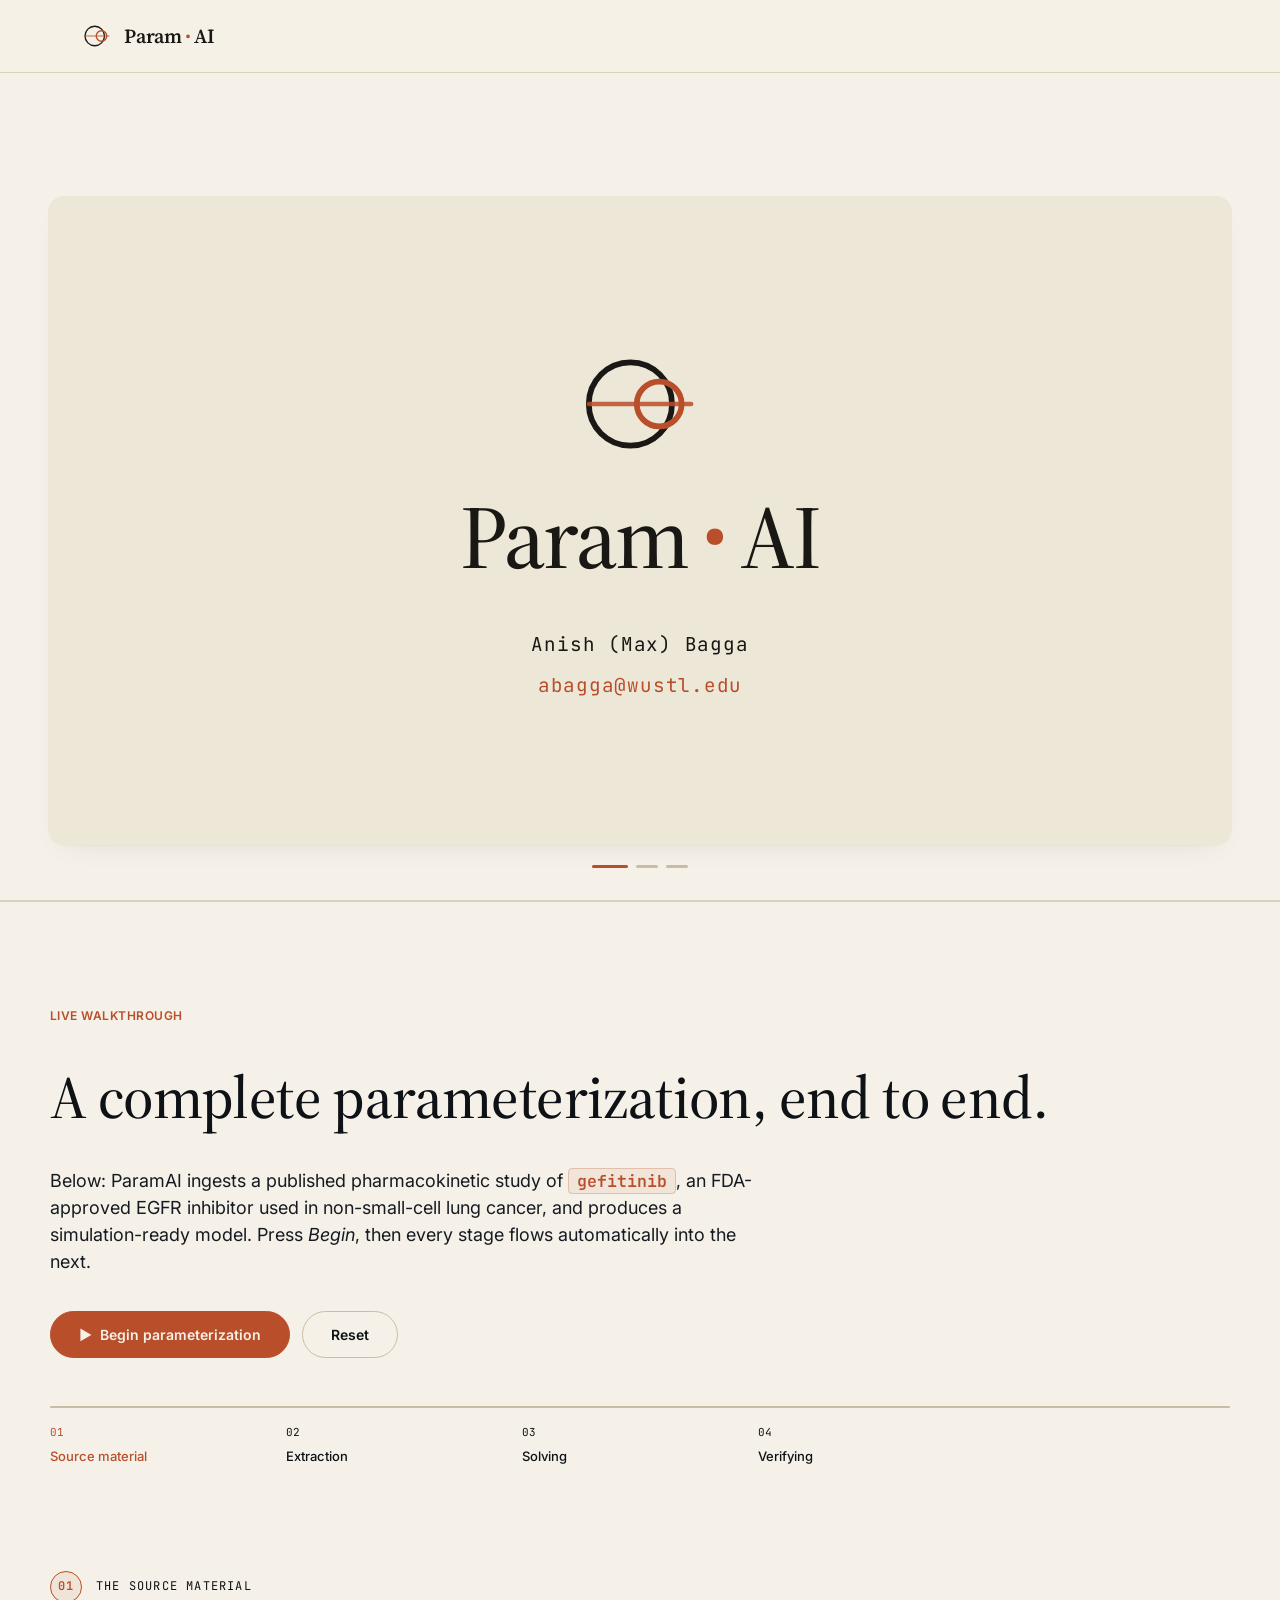
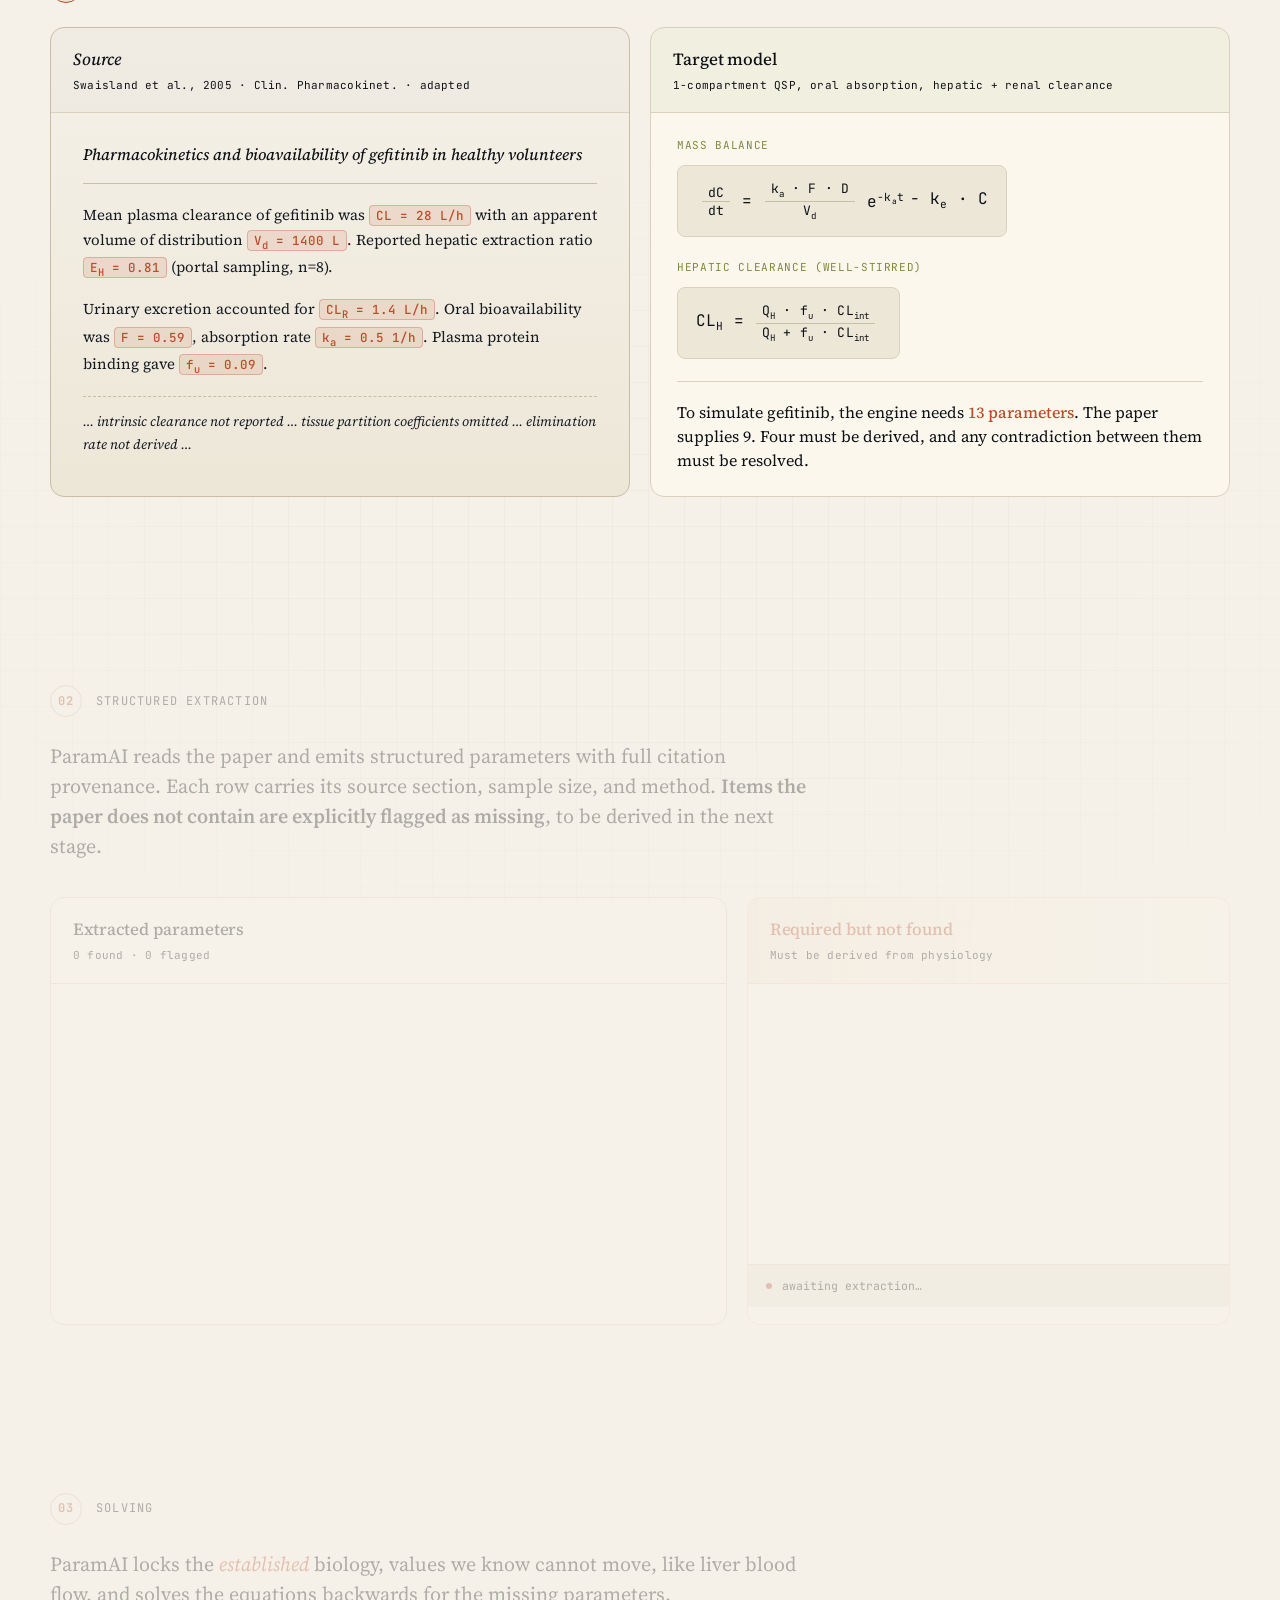
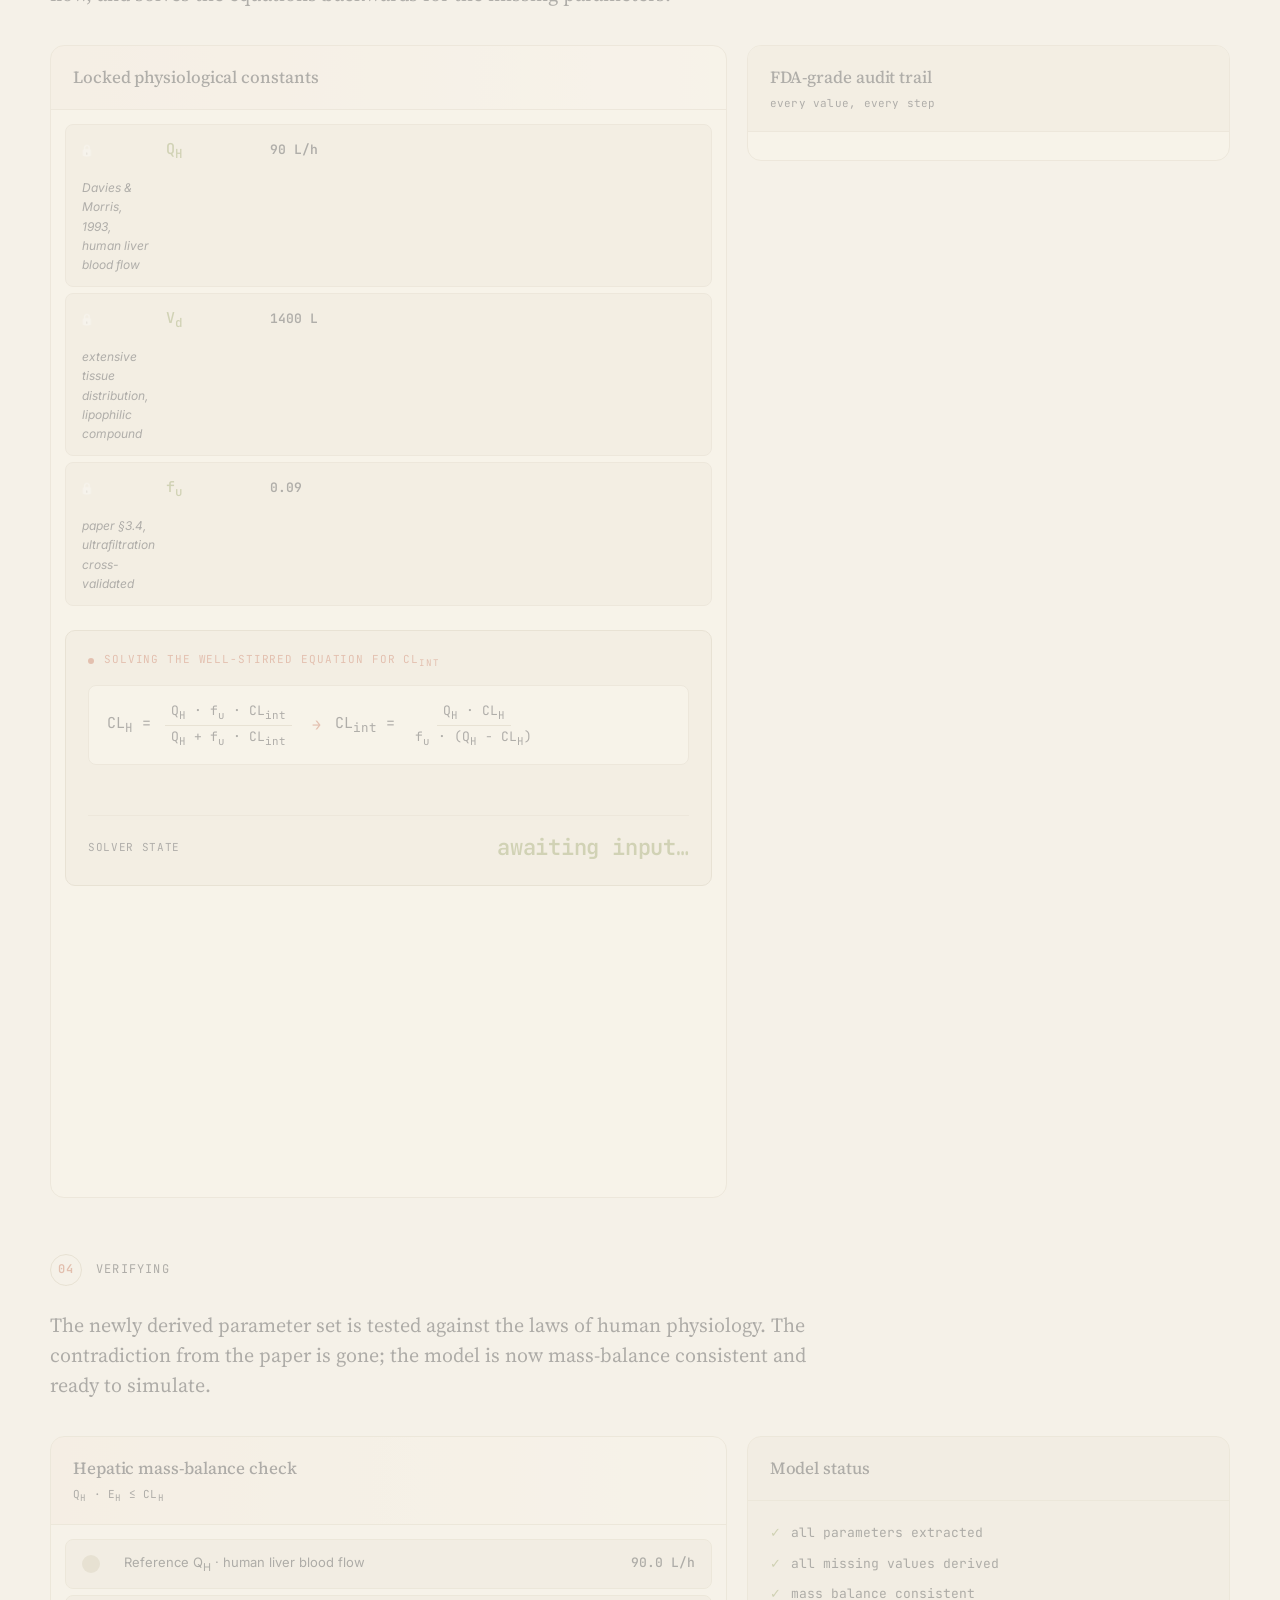
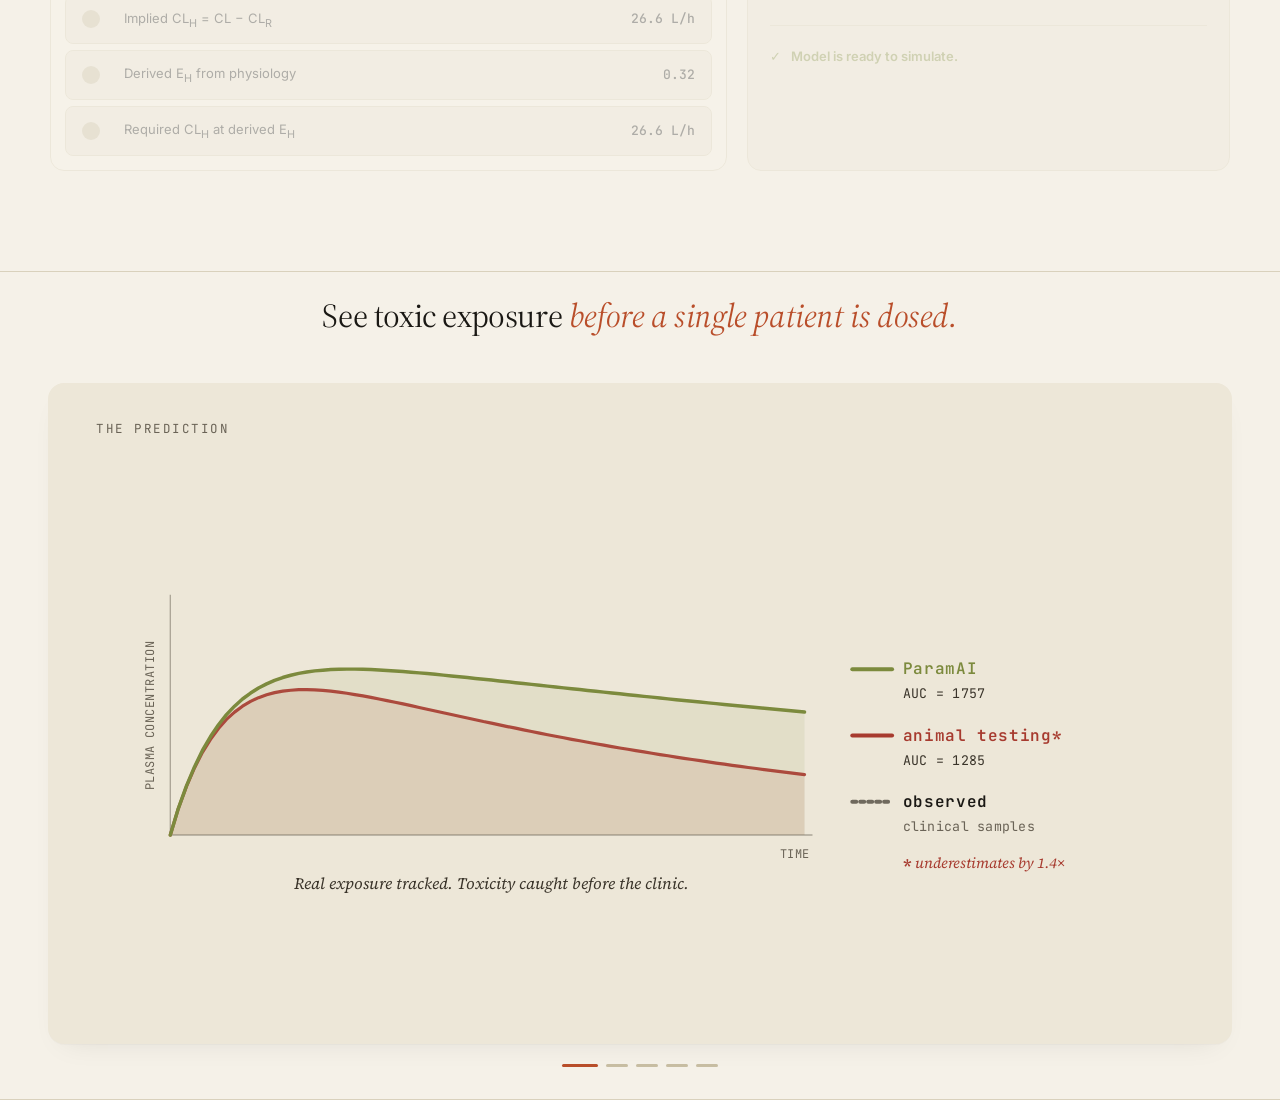
==== commit bc37052f: "Two-hero pitch deck: scenes 0-3 + inline demo + scenes 4-8 Rebuild homepage as a presentation. Hero " ====
--- a/index.html
+++ b/index.html
@@ -7,10 +7,20 @@
 <meta name="description" content="ParamAI is a biological world model that holds an internal representation of human physiology and generates parameterized drug models for pre-clinical trial simulation." />
 <link rel="preconnect" href="https://fonts.googleapis.com">
 <link rel="preconnect" href="https://fonts.gstatic.com" crossorigin>
-<link href="https://fonts.googleapis.com/css2?family=Fraunces:opsz,wght@9..144,400;9..144,500;9..144,600;9..144,700&family=Inter:wght@400;500;600;700&family=JetBrains+Mono:wght@400;500;600&display=swap" rel="stylesheet">
+<link href="https://fonts.googleapis.com/css2?family=Source+Serif+4:opsz,wght@8..60,400;8..60,500;8..60,600;8..60,700&family=Inter:wght@400;500;600;700&family=JetBrains+Mono:wght@400;500;600&display=swap" rel="stylesheet">
 <link rel="stylesheet" href="styles.css" />
 <link rel="stylesheet" href="engine.css" />
-<script>document.documentElement.classList.add('anim-ready');</script>
+<link rel="icon" type="image/svg+xml" href="data:image/svg+xml,%3Csvg xmlns='http://www.w3.org/2000/svg' viewBox='0 0 40 40'%3E%3Ccircle cx='17' cy='20' r='13' fill='none' stroke='%230e1116' stroke-width='1.8'/%3E%3Ccircle cx='26' cy='20' r='7' fill='none' stroke='%23b94e2a' stroke-width='1.8'/%3E%3Cline x1='4' y1='20' x2='36' y2='20' stroke='%23b94e2a' stroke-width='1.4' stroke-linecap='round' opacity='0.85'/%3E%3C/svg%3E" />
+<script>
+  document.documentElement.classList.add('anim-ready');
+  // Hash-jump suppression: a refresh should land on the hero, not on whatever
+  // anchor the visitor last clicked. Strip the hash before the browser can
+  // scroll to it, and disable any scroll restoration from the previous session.
+  if ('scrollRestoration' in history) history.scrollRestoration = 'manual';
+  if (window.location.hash) {
+    history.replaceState(null, '', window.location.pathname + window.location.search);
+  }
+</script>
 </head>
 <body>
 
@@ -20,18 +30,12 @@
   <nav class="nav container">
     <a href="#top" class="brand">
       <svg class="brand-mark" viewBox="0 0 40 40" aria-hidden="true">
-        <circle cx="20" cy="20" r="17" fill="none" stroke="currentColor" stroke-width="1.5"/>
-        <path d="M8 24 Q14 8, 20 20 T32 16" fill="none" stroke="currentColor" stroke-width="1.6"/>
-        <circle cx="20" cy="20" r="2.5" fill="currentColor"/>
+        <circle cx="17" cy="20" r="13" fill="none" stroke="var(--text)" stroke-width="1.8"/>
+        <circle cx="26" cy="20" r="7" fill="none" stroke="var(--rust)" stroke-width="1.8"/>
+        <line class="brand-flow" x1="4" y1="20" x2="36" y2="20" stroke="var(--rust)" stroke-width="1.4" stroke-linecap="round" opacity="0.85"/>
       </svg>
       <span>Param<span class="brand-accent">·</span>AI</span>
     </a>
-    <ul class="nav-links">
-      <li><a href="#engine">See it run</a></li>
-      <li><a href="#problem">Problem</a></li>
-      <li><a href="#why-now">Why now</a></li>
-    </ul>
-    <a href="#contact" class="nav-cta">Talk to us →</a>
   </nav>
 </header>
 
@@ -42,36 +46,196 @@
        Single full-width statement. No animation, no decoration.
        Type and whitespace carry the visual weight.
        ============================================================ -->
-  <section class="hero hero-quiet">
+  <section class="hero hero-narrative">
     <div class="container">
-      <div class="hero-quiet-inner">
-        <div class="eyebrow anim" data-anim="fade-up">
-          <span class="eb-dot"></span>
-          A biological world model for drug development
-        </div>
-        <h1 class="hero-quiet-title anim" data-anim="fade-up" data-delay="100">
-          The body is a system.<br/>
-          <em>So is the model that describes it.</em>
-        </h1>
-        <p class="hero-quiet-lede anim" data-anim="fade-up" data-delay="200">
-          ParamAI holds an internal representation of human physiology and uses it to
-          generate parameterized drug models for pre-clinical trial simulation. The goal
-          is to speed up drug development and prevent the failures that today are only
-          caught after years and millions of dollars.
-        </p>
-        <div class="hero-ctas anim" data-anim="fade-up" data-delay="300">
-          <a href="#engine" class="btn btn-primary">
-            See it run on a real drug
-            <svg width="14" height="14" viewBox="0 0 24 24" fill="none" stroke="currentColor" stroke-width="2" stroke-linecap="round" stroke-linejoin="round"><path d="M5 12h14M13 6l6 6-6 6"/></svg>
-          </a>
-          <a href="#contact" class="btn btn-ghost">Book a pilot</a>
-        </div>
-        <div class="hero-scroll-hint anim" data-anim="fade-in" data-delay="600">
-          ↓
-        </div>
+
+      <div class="narrative-stack">
+
+        <!-- TOP: rotating headline (scene 0 = title; scenes 1-4 = story) -->
+        <div class="scene-headlines" id="scene-headlines">
+          <h1 class="scene-headline shown scene-headline-empty" data-scene="0" aria-hidden="true"></h1>
+          <h1 class="scene-headline" data-scene="1">
+            Today, toxicity is found by <em>dosing a human</em>. Of the drugs that enter clinical trials, <em>~90% never reach patients.</em>
+          </h1>
+          <h1 class="scene-headline" data-scene="2">
+            Drug development still proceeds <em>without a working model</em> of the body being dosed.
+          </h1>
+        </div>
+
+        <!-- MIDDLE: the rotating visual stage — the centerpiece -->
+        <div class="narrative-stage">
+          <div class="stage-frame">
+
+            <!-- SCENE 0: title / cover -->
+            <div class="narrative-scene scene-0 shown" data-scene="0">
+              <div class="title-viz">
+                <svg class="title-mark choreo-title" viewBox="0 0 40 40" aria-hidden="true">
+                  <circle cx="17" cy="20" r="13" fill="none" stroke="var(--text)" stroke-width="1.8"/>
+                  <circle cx="26" cy="20" r="7" fill="none" stroke="var(--rust)" stroke-width="1.8"/>
+                  <line x1="4" y1="20" x2="36" y2="20" stroke="var(--rust)" stroke-width="1.4" stroke-linecap="round" opacity="0.85"/>
+                </svg>
+                <div class="title-wordmark-big choreo-title">Param<span class="brand-accent">·</span>AI</div>
+                <div class="title-byline choreo-title">
+                  <div class="title-name">Anish (Max) Bagga</div>
+                  <a class="title-email" href="mailto:abagga@wustl.edu">abagga@wustl.edu</a>
+                </div>
+              </div>
+            </div>
+
+            <!-- SCENE 1: clinical trial failure funnel + Phase I timeline strip -->
+            <div class="narrative-scene scene-1" data-scene="1">
+              <div class="scene-eyebrow">The cost of failure</div>
+              <div class="funnel-viz">
+                <div class="funnel-headline">
+                  <div class="funnel-stat">~90%</div>
+                  <div class="funnel-stat-label">of drugs entering clinical trials never reach patients</div>
+                </div>
+
+                <!-- Funnel: 4 bars (Phase I, II, III, Approved) in a 1100-wide viewBox.
+                     Left 220px of viewBox is empty space reserved for the timeline's Pre-clinical marker below. -->
+                <svg viewBox="0 0 1100 340" preserveAspectRatio="xMidYMid meet" class="funnel-svg">
+
+                  <!-- Phase I bar -->
+                  <g class="funnel-bar funnel-bar-1" data-bar="0">
+                    <rect x="240" y="50"  width="140" height="220" rx="4"/>
+                    <text class="funnel-bar-count" x="310" y="298" data-target="100">100</text>
+                  </g>
+
+                  <!-- Phase II bar -->
+                  <g class="funnel-bar funnel-bar-2" data-bar="1">
+                    <rect x="425" y="132" width="140" height="138" rx="4"/>
+                    <text class="funnel-bar-count" x="495" y="298" data-target="63">100</text>
+                  </g>
+
+                  <!-- Phase III bar -->
+                  <g class="funnel-bar funnel-bar-3" data-bar="2">
+                    <rect x="610" y="202" width="140" height="68" rx="4"/>
+                    <text class="funnel-bar-count" x="680" y="298" data-target="31">100</text>
+                  </g>
+
+                  <!-- Approved bar -->
+                  <g class="funnel-bar funnel-bar-4" data-bar="3">
+                    <rect x="795" y="244" width="140" height="26" rx="4"/>
+                    <text class="funnel-bar-count" x="865" y="298" data-target="12">100</text>
+                  </g>
+
+                  <!-- Drop callouts in the gaps between bars.
+                       Bars end at: Phase I right=380, Phase II right=565, Phase III right=750.
+                       Next bar starts at: Phase II left=425, Phase III left=610, Approved left=795.
+                       Place labels at NEXT bar's left edge (text-anchor middle) so they hug
+                       the next bar's left side, never the previous bar's right. -->
+                  <text class="funnel-drop" data-bar="1" x="425" y="91">−37</text>
+                  <text class="funnel-drop-cause" data-bar="1" x="425" y="106">toxicity</text>
+
+                  <text class="funnel-drop" data-bar="2" x="610" y="167">−32</text>
+                  <text class="funnel-drop-cause" data-bar="2" x="610" y="182">efficacy</text>
+
+                  <text class="funnel-drop" data-bar="3" x="795" y="223">−19</text>
+                  <text class="funnel-drop-cause" data-bar="3" x="795" y="238">safety</text>
+                </svg>
+
+                <!-- Timeline strip — SAME viewBox WIDTH (1100) so columns align pixel-for-pixel.
+                     Pre-clinical at x=110 (in the left margin), then I/II/III/Approved aligned with the funnel bars. -->
+                <svg viewBox="0 0 1100 110" preserveAspectRatio="xMidYMid meet" class="timeline-strip">
+                  <line class="tl-track choreo-track" x1="110" y1="58" x2="865" y2="58"/>
+
+                  <g class="tl-ticks">
+                    <line class="choreo-tick" data-tick="0" x1="110" y1="52" x2="110" y2="64"/>
+                    <line class="choreo-tick" data-tick="1" x1="310" y1="52" x2="310" y2="64"/>
+                    <line class="choreo-tick" data-tick="2" x1="495" y1="52" x2="495" y2="64"/>
+                    <line class="choreo-tick" data-tick="3" x1="680" y1="52" x2="680" y2="64"/>
+                    <line class="choreo-tick" data-tick="4" x1="865" y1="52" x2="865" y2="64"/>
+                  </g>
+
+                  <!-- Phase names on top (tick label) -->
+                  <text class="tl-phase-strip choreo-phase" data-tick="0" x="110" y="24">Pre-clinical</text>
+                  <text class="tl-phase-strip choreo-phase" data-tick="1" x="310" y="24">Phase I</text>
+                  <text class="tl-phase-strip choreo-phase" data-tick="2" x="495" y="24">Phase II</text>
+                  <text class="tl-phase-strip choreo-phase" data-tick="3" x="680" y="24">Phase III</text>
+                  <text class="tl-phase-strip choreo-phase" data-tick="4" x="865" y="24">Approved</text>
+
+                  <!-- Population below tick -->
+                  <text class="tl-pop choreo-phase" data-tick="0" x="110" y="42">models and animal testing</text>
+                  <text class="tl-pop choreo-phase" data-tick="1" x="310" y="42">20–80 volunteers</text>
+                  <text class="tl-pop choreo-phase" data-tick="2" x="495" y="42">100–500 patients</text>
+                  <text class="tl-pop choreo-phase" data-tick="3" x="680" y="42">1,000–5,000 patients</text>
+                  <text class="tl-pop choreo-phase" data-tick="4" x="865" y="42">millions of patients</text>
+
+                  <!-- ParamAI operates here: marker on Pre-clinical -->
+                  <circle class="tl-paramai-dot choreo-dlt-dot" cx="110" cy="58" r="10"/>
+                  <g class="tl-paramai-stamp choreo-dlt-stamp">
+                    <rect x="44" y="78" width="132" height="24" rx="3"/>
+                    <text x="110" y="94">PARAMAI</text>
+                  </g>
+                </svg>
+
+              </div>
+            </div>
+
+            <!-- SCENE 2: adoption stats above, big black-box visual below -->
+            <div class="narrative-scene scene-2" data-scene="2">
+              <div class="scene-eyebrow">The missing model</div>
+              <div class="blackbox-viz">
+
+                <!-- Stat row across the top -->
+                <div class="bb-stats">
+                  <div class="bb-stat choreo-text-in">
+                    <div class="bb-stat-num">~4%</div>
+                    <div class="bb-stat-label">of INDs use mechanistic modeling</div>
+                  </div>
+                  <div class="bb-stat choreo-text-in">
+                    <div class="bb-stat-num">~30%</div>
+                    <div class="bb-stat-label">of FDA approvals include it</div>
+                  </div>
+                  <div class="bb-stat choreo-text-in">
+                    <div class="bb-stat-num">6&ndash;12 mo</div>
+                    <div class="bb-stat-label">to build a single validated model</div>
+                  </div>
+                  <div class="bb-stat choreo-text-in">
+                    <div class="bb-stat-num">$100K&ndash;$500K</div>
+                    <div class="bb-stat-label">of expert time per compound</div>
+                  </div>
+                </div>
+
+                <!-- Big black-box visual fills the remaining space -->
+                <div class="bb-svg-wrap">
+                  <svg viewBox="0 0 1200 500" preserveAspectRatio="xMidYMid meet" class="blackbox-svg">
+                    <text class="bb-iolabel" x="60"  y="262" text-anchor="start">drug</text>
+                    <path class="bb-arrow-in" d="M 180 256 L 430 256" />
+                    <polygon class="bb-arrow-head" points="430,247 446,256 430,265"/>
+
+                    <rect class="bb-box" x="460" y="60" width="280" height="392" rx="14"/>
+                    <text class="bb-box-label" x="600" y="110">human body</text>
+                    <text class="bb-box-q" x="600" y="350">?</text>
+
+                    <path class="bb-arrow-out" d="M 770 256 L 1020 256" />
+                    <polygon class="bb-arrow-head" points="1020,247 1036,256 1020,265"/>
+                    <text class="bb-iolabel" x="1050" y="262" text-anchor="start">outcome</text>
+                  </svg>
+                </div>
+
+                <p class="bb-caption">The FDA calls mechanistic modeling the gold standard. The bottleneck is the parameter curation. That's what ParamAI builds.</p>
+              </div>
+            </div>
+
+          </div>
+        </div>
+
+        <!-- BOTTOM: scene dots + CTAs -->
+        <div class="narrative-foot">
+          <div class="scene-dots" aria-hidden="true">
+            <span class="scene-dot active" data-scene="0"></span>
+            <span class="scene-dot" data-scene="1"></span>
+            <span class="scene-dot" data-scene="2"></span>
+            
+          </div>
+        </div>
+
       </div>
     </div>
   </section>
+
+
 
 
   <!-- ============================================================
@@ -104,11 +268,10 @@
         <div class="ep-fill" id="ep-fill"></div>
       </div>
       <div class="ep-steps">
-        <div class="ep-step" data-step="1"><span>01</span><label>The paper</label></div>
+        <div class="ep-step" data-step="1"><span>01</span><label>Source material</label></div>
         <div class="ep-step" data-step="2"><span>02</span><label>Extraction</label></div>
-        <div class="ep-step" data-step="3"><span>03</span><label>Mass balance</label></div>
-        <div class="ep-step" data-step="4"><span>04</span><label>Derivation</label></div>
-        <div class="ep-step" data-step="5"><span>05</span><label>Simulation</label></div>
+        <div class="ep-step" data-step="3"><span>03</span><label>Solving</label></div>
+        <div class="ep-step" data-step="4"><span>04</span><label>Verifying</label></div>
       </div>
     </div>
 
@@ -190,74 +353,11 @@
       <div class="flow-arrow" id="flow-2-3"><span></span></div>
     </div>
 
-    <!-- ============ ACT 3: MASS BALANCE — CATCH THE LIE ============ -->
-    <div class="act" id="act-3">
-      <div class="act-marker"><span>03</span> Mechanistic validation</div>
+    <!-- ============ ACT 4: VERIFYING — confirm derived values are physiology-consistent ============ -->
+    <div class="act act-3-block" id="act-3">
+      <div class="act-marker"><span>03</span> Solving</div>
       <div class="act-narrative">
-        <p>Before any derivation, the extracted values are tested against the laws of human physiology. If the paper's numbers are self-contradictory, a downstream simulation will quietly collapse. ParamAI catches this <em>now</em>.</p>
-      </div>
-
-      <div class="balance-stage">
-        <div class="card balance-card">
-          <div class="card-head warn">
-            <div class="card-title">Hepatic mass-balance check</div>
-            <div class="card-sub">Q<sub>H</sub> · E<sub>H</sub> ≤ CL<sub>H</sub></div>
-          </div>
-          <div class="balance-rows">
-            <div class="brow" data-row="qh">
-              <div class="brow-icon"></div>
-              <div class="brow-label">Reference Q<sub>H</sub> · human liver blood flow</div>
-              <div class="brow-val">90.0&nbsp;L/h</div>
-            </div>
-            <div class="brow" data-row="clh">
-              <div class="brow-icon"></div>
-              <div class="brow-label">Implied CL<sub>H</sub> = CL − CL<sub>R</sub></div>
-              <div class="brow-val">26.6&nbsp;L/h</div>
-            </div>
-            <div class="brow" data-row="eh">
-              <div class="brow-icon"></div>
-              <div class="brow-label">Reported E<sub>H</sub> from paper</div>
-              <div class="brow-val">0.81</div>
-            </div>
-            <div class="brow" data-row="impl">
-              <div class="brow-icon"></div>
-              <div class="brow-label">Required CL<sub>H</sub> if E<sub>H</sub> = 0.81</div>
-              <div class="brow-val">72.9&nbsp;L/h</div>
-            </div>
-          </div>
-
-          <div class="violation" id="violation">
-            <div class="vio-bar"></div>
-            <div class="vio-body">
-              <div class="vio-head">Physiologically impossible parameter set</div>
-              <p>Reported E<sub>H</sub> demands a hepatic clearance <strong>2.7×</strong> larger than the paper's own total clearance allows. A naive NLP pipeline would have shipped both numbers into the QSP model. The simulation would silently collapse.</p>
-            </div>
-          </div>
-        </div>
-
-        <div class="card naive-card">
-          <div class="card-head subtle">
-            <div class="card-title">What a generic NLP scraper would do</div>
-          </div>
-          <div class="naive-body">
-            <div class="naive-line"><span class="naive-ok">✓</span> scraped <code>E<sub>H</sub> = 0.81</code></div>
-            <div class="naive-line"><span class="naive-ok">✓</span> scraped <code>CL = 28 L/h</code></div>
-            <div class="naive-line"><span class="naive-x">×</span> <span class="muted">no physics check</span></div>
-            <div class="naive-line"><span class="naive-x">×</span> <span class="muted">contradictions shipped silently</span></div>
-            <div class="naive-line"><span class="naive-x">×</span> <span class="muted">downstream QSP fails, invisibly</span></div>
-            <div class="naive-divider"></div>
-            <div class="naive-line good"><span class="naive-ok">✓</span> <strong>ParamAI rejects, then derives the truth →</strong></div>
-          </div>
-        </div>
-      </div>
-      <div class="flow-arrow" id="flow-3-4"><span></span></div>
-    </div>
-
-    <!-- ============ ACT 4: INVERSE MODELING ============ -->
-    <div class="act" id="act-4">
-      <div class="act-marker"><span>04</span> Inverse derivation</div>
-      <div class="act-narrative">
-        <p>ParamAI locks the <em>established</em> biology, values we know cannot move, like liver blood flow, and solves the equations backwards for the four missing parameters. The contradiction from Act 03 dissolves.</p>
+        <p>ParamAI locks the <em>established</em> biology, values we know cannot move, like liver blood flow, and solves the equations backwards for the missing parameters.</p>
       </div>
 
       <div class="derive-stage">
@@ -337,135 +437,55 @@
           <div class="audit-stream" id="audit-stream"></div>
         </div>
       </div>
-      <div class="flow-arrow" id="flow-4-5"><span></span></div>
     </div>
 
-    <!-- ============ ACT 5: SIMULATION ============ -->
-    <div class="act" id="act-5">
-      <div class="act-marker"><span>05</span> Dose recommendation</div>
+    <!-- ============ ACT 3: SOLVING — inverse-derive missing parameters ============ -->
+    <div class="act act-4-block" id="act-4">
+      <div class="act-marker"><span>04</span> Verifying</div>
       <div class="act-narrative">
-        <p>This is where the parameter quality becomes a clinical decision. The reconciled model feeds the QSP engine, which simulates plasma concentration for any dose. Below: a 250&nbsp;mg oral dose of gefitinib. Both curves <em>look</em> similar at the C<sub>max</sub> peak, but they diverge sharply in the elimination tail, where the dose-selection math actually lives.</p>
-      </div>
-
-      <div class="sim-stage">
-        <div class="card sim-card">
-          <div class="card-head">
-            <div class="card-title">Plasma concentration · gefitinib · 250 mg PO (single dose)</div>
-            <div class="card-sub">both curves simulate the same dose, only the parameters differ</div>
-          </div>
-          <div class="sim-body">
-            <svg id="sim-chart" viewBox="0 0 720 360" preserveAspectRatio="xMidYMid meet"></svg>
-            <div class="legend">
-              <span class="lg lg-obs"><i></i> Observed (sparse clinical samples)</span>
-              <span class="lg lg-naive"><i></i> Naive NLP parameters</span>
-              <span class="lg lg-good"><i></i> ParamAI reconciled</span>
-            </div>
-
-            <div class="curve-key">
-              <div class="curve-key-title">What you're looking at</div>
-              <div class="curve-key-row">
-                <span class="ck-swatch obs"></span>
-                <div>
-                  <div class="ck-name">Observed</div>
-                  <div class="ck-desc">Sparse blood draws from actual patients given 250&nbsp;mg of gefitinib. The ground truth — what the drug really does in a human body.</div>
-                </div>
-              </div>
-              <div class="curve-key-row">
-                <span class="ck-swatch naive"></span>
-                <div>
-                  <div class="ck-name">Naive NLP prediction</div>
-                  <div class="ck-desc">What the QSP simulation outputs if you feed it the paper's contradictory parameters verbatim. Peak looks fine; drug appears to vanish by 24h.</div>
-                </div>
-              </div>
-              <div class="curve-key-row">
-                <span class="ck-swatch good"></span>
-                <div>
-                  <div class="ck-name">ParamAI prediction</div>
-                  <div class="ck-desc">Same QSP engine, fed our reconciled parameters. Tracks the observed dots within measurement noise, including the long elimination tail.</div>
-                </div>
-              </div>
-            </div>
-
-            <div class="chart-caption">
-              <p><strong>Read the tail.</strong> Both curves model the <em>same</em> 250&nbsp;mg dose. The naive curve sits below the observed data, its broken parameters predict the drug clears faster than it really does. A clinician trusting that simulation would conclude the dose is <em>too low</em> and push it higher. ParamAI's curve tracks observed exactly, confirming that 250&nbsp;mg already gives the right exposure.</p>
-            </div>
-          </div>
-        </div>
-
-        <div class="card result-card">
+        <p>The newly derived parameter set is tested against the laws of human physiology. The contradiction from the paper is gone; the model is now mass-balance consistent and ready to simulate.</p>
+      </div>
+
+      <div class="balance-stage">
+        <div class="card balance-card">
           <div class="card-head accent">
-            <div class="card-title">The dose decision</div>
-            <div class="card-sub">what each parameter set would tell a clinician</div>
-          </div>
-          <div class="result-body">
-            <div class="dose-logic">
-              <div class="dl-step">
-                <span class="dl-num">1</span>
-                <div>Clinician's target: hit AUC = <strong>5.3 mg·h/L</strong> per day (the gefitinib therapeutic window).</div>
-              </div>
-              <div class="dl-step">
-                <span class="dl-num">2</span>
-                <div>Dose required to hit it = <strong>AUC × CL ÷ F</strong>. The only unknown is <strong>CL</strong>. That's what the parameter set decides.</div>
-              </div>
-            </div>
-
-            <div class="dose-pair">
-              <div class="dose-side bad">
-                <div class="dose-tag">Naive NLP</div>
-                <div class="dose-formula">CL = 74.3 L/h → dose = 660 mg/day</div>
-                <div class="dose-num">660&nbsp;mg<span class="dose-unit">/day</span></div>
-                <div class="dose-meta">2.6× the labeled dose · split BID due to predicted t<sub>½</sub> = 13 h</div>
-                <div class="dose-warn">⚠ when this dose is actually administered, real clearance is <em>slow</em>, so plasma builds to <strong>2.6× the therapeutic window</strong> and patients hit hepatotoxicity, the labeled DLT for gefitinib.</div>
-              </div>
-              <div class="dose-vs">vs.</div>
-              <div class="dose-side good">
-                <div class="dose-tag">ParamAI</div>
-                <div class="dose-formula">CL = 28 L/h → dose = 250 mg/day</div>
-                <div class="dose-num">250&nbsp;mg<span class="dose-unit">/day</span></div>
-                <div class="dose-meta">once-daily · matches reconciled t<sub>½</sub> = 41 h</div>
-                <div class="dose-ok">✓ matches the FDA-approved regimen exactly, derived purely from the paper plus locked physiology, with no human dose-finding required.</div>
-              </div>
-            </div>
-
-            <div class="r-metric">
-              <div class="r-label">AUC<sub>0–24</sub> error vs. observed</div>
-              <details class="r-explainer">
-                <summary>what is AUC, and why does it matter?</summary>
-                <p><strong>AUC</strong> (area-under-the-curve) is total drug exposure, literally the area beneath the plasma concentration curve over time. It's the single number regulators and clinicians use to decide if a dose is safe and effective: too little → no efficacy, too much → toxicity. AUC<sub>0–24</sub> means exposure across the first 24 hours.</p>
-                <p>At the same 250&nbsp;mg dose, the naive parameter set produces a curve <strong>27% lower</strong> than reality. The clinician concludes the drug is being cleared too fast → recommends a higher dose to compensate → patient actually overdoses, because real clearance is much slower than the naive parameters claimed.</p>
-              </details>
-              <div class="r-rows">
-                <div class="r-row">
-                  <span class="r-tag bad">Naive NLP</span>
-                  <div class="r-bar"><div class="r-fill bad" data-fill="90"></div></div>
-                  <span class="r-num bad">−27%</span>
-                </div>
-                <div class="r-row">
-                  <span class="r-tag good">ParamAI</span>
-                  <div class="r-bar"><div class="r-fill good" data-fill="13"></div></div>
-                  <span class="r-num good">±4%</span>
-                </div>
-              </div>
-            </div>
-
-            <div class="r-metric">
-              <div class="r-label">Predicted terminal half-life</div>
-              <div class="r-rows">
-                <div class="r-row">
-                  <span class="r-tag bad">Naive NLP</span>
-                  <div class="r-val bad">13&nbsp;h <span class="r-note">→ implies BID schedule</span></div>
-                </div>
-                <div class="r-row">
-                  <span class="r-tag good">ParamAI</span>
-                  <div class="r-val good">41&nbsp;h <span class="r-note">→ matches labeled t<sub>½</sub>; QD</span></div>
-                </div>
-              </div>
-            </div>
-
-            <div class="r-export">
-              <button class="btn btn-primary small" id="export-model">Export Simcyp-ready model</button>
-              <button class="btn btn-ghost small" id="export-audit">FDA audit packet</button>
-            </div>
+            <div class="card-title">Hepatic mass-balance check</div>
+            <div class="card-sub">Q<sub>H</sub> · E<sub>H</sub> ≤ CL<sub>H</sub></div>
+          </div>
+          <div class="balance-rows">
+            <div class="brow" data-row="qh">
+              <div class="brow-icon"></div>
+              <div class="brow-label">Reference Q<sub>H</sub> · human liver blood flow</div>
+              <div class="brow-val">90.0&nbsp;L/h</div>
+            </div>
+            <div class="brow" data-row="clh">
+              <div class="brow-icon"></div>
+              <div class="brow-label">Implied CL<sub>H</sub> = CL − CL<sub>R</sub></div>
+              <div class="brow-val">26.6&nbsp;L/h</div>
+            </div>
+            <div class="brow" data-row="eh">
+              <div class="brow-icon"></div>
+              <div class="brow-label">Derived E<sub>H</sub> from physiology</div>
+              <div class="brow-val">0.32</div>
+            </div>
+            <div class="brow" data-row="impl">
+              <div class="brow-icon"></div>
+              <div class="brow-label">Required CL<sub>H</sub> at derived E<sub>H</sub></div>
+              <div class="brow-val">26.6&nbsp;L/h</div>
+            </div>
+          </div>
+        </div>
+
+        <div class="card naive-card">
+          <div class="card-head subtle">
+            <div class="card-title">Model status</div>
+          </div>
+          <div class="naive-body">
+            <div class="naive-line good"><span class="naive-ok">✓</span> all parameters extracted</div>
+            <div class="naive-line good"><span class="naive-ok">✓</span> all missing values derived</div>
+            <div class="naive-line good"><span class="naive-ok">✓</span> mass balance consistent</div>
+            <div class="naive-divider"></div>
+            <div class="naive-line good"><span class="naive-ok">✓</span> <strong>Model is ready to simulate.</strong></div>
           </div>
         </div>
       </div>
@@ -475,106 +495,270 @@
 
 
   <!-- ============================================================
-       PROBLEM (post-engine context)
+       HERO 2 — post-demo continuation deck
+       After the engine demo finishes, the page scrolls down to here.
+       Pass 1: one scene (the prediction curve with observed dots).
+       Pass 2 will add market / competitive / strategy / conclusion.
        ============================================================ -->
-  <section id="problem" class="section">
+  <section class="hero hero-narrative hero-deck-2" id="deck-2">
     <div class="container">
-      <div class="section-head anim" data-anim="fade-up">
-        <div class="eyebrow">The bottleneck</div>
-        <h2>Drug development still looks more like guessing than science.</h2>
-        <p class="section-sub">
-          The math exists. The simulators exist. But the parameters that drive them
-          are trapped in millions of unstructured papers, and most of those parameters,
-          when extracted naively, violate the laws of physiology.
-        </p>
-      </div>
-
-      <div class="problem-grid" data-stagger="120">
-        <div class="problem-card anim" data-anim="fade-up">
-          <div class="problem-num">01</div>
-          <h3>The data is buried</h3>
-          <p>Each simulation needs hundreds of kinetic constants. Highly paid PhDs spend months extracting them by hand. Most teams skip it entirely.</p>
-        </div>
-        <div class="problem-card anim" data-anim="fade-up">
-          <div class="problem-num">02</div>
-          <h3>Naive extraction breaks physiology</h3>
-          <p>Published parameters frequently contradict the laws of mass balance and blood flow. Garbage in, silent collapse out, and nobody knows the simulation lied.</p>
-        </div>
-        <div class="problem-card anim" data-anim="fade-up">
-          <div class="problem-num">03</div>
-          <h3>Regulators are catching up</h3>
-          <p>FDA's <em>Project Optimus</em> mandates mathematical dose optimization. Empirical maximum-tolerated-dose is no longer defensible.</p>
-        </div>
+
+      <div class="narrative-stack">
+
+        <div class="scene-headlines" id="scene-headlines-2">
+          <h1 class="scene-headline shown" data-deck-scene="0">
+            See toxic exposure <em>before a single patient is dosed.</em>
+          </h1>
+          <h1 class="scene-headline" data-deck-scene="1">
+            No one else has the <em>physics and the data,</em> together.
+          </h1>
+          <h1 class="scene-headline" data-deck-scene="2">
+            A <em>$4.6B</em> market growing at <em>~14% CAGR.</em>
+          </h1>
+          <h1 class="scene-headline" data-deck-scene="3">
+            What pharma gets, <em>measured.</em>
+          </h1>
+          <h1 class="scene-headline scene-headline-empty" data-deck-scene="4" aria-hidden="true"></h1>
+        </div>
+
+        <div class="narrative-stage">
+          <div class="stage-frame">
+
+            <!-- DECK-2 SCENE 0: concentration-time curve with observed dots -->
+            <div class="narrative-scene scene-deck2-0 shown" data-deck-scene="0">
+              <div class="scene-eyebrow">The prediction</div>
+              <div class="curve-viz">
+                <svg viewBox="0 0 820 260" preserveAspectRatio="xMidYMid meet" class="curve-svg curve-svg-deck2">
+
+                  <!-- AUC fills under each curve -->
+                  <path class="cv-auc cv-auc-naive" id="d2-cv-auc-naive-path" d="" />
+                  <path class="cv-auc cv-auc-good"  id="d2-cv-auc-good-path"  d="" />
+
+                  <!-- axes -->
+                  <line class="cv-axis" x1="56" y1="24" x2="56" y2="205" />
+                  <line class="cv-axis" x1="56" y1="205" x2="540" y2="205" />
+
+                  <!-- axis labels -->
+                  <text class="cv-ylabel" x="44" y="115" transform="rotate(-90 44 115)" text-anchor="middle">plasma concentration</text>
+                  <text class="cv-xlabel" x="538" y="222">time</text>
+
+                  <!-- animal-testing prediction (lower, fast clearance) -->
+                  <path class="cv-curve cv-curve-naive" id="d2-cv-curve-naive-path" d="" />
+
+                  <!-- ParamAI prediction (higher, long tail) -->
+                  <path class="cv-curve cv-curve-good" id="d2-cv-curve-path" d="" />
+
+                  <!-- observed clinical samples (sparse dots, dashed connector) -->
+                  <path class="cv-observed-line" id="d2-cv-observed-line" d="" />
+                  <g id="d2-cv-observed-dots"></g>
+
+                  <!-- right-edge label panel -->
+                  <g class="cv-legend">
+                    <line class="cv-legend-swatch cv-legend-swatch-good"  x1="570" y1="80" x2="600" y2="80" />
+                    <text class="cv-legend-name cv-legend-name-good"      x="608" y="84">ParamAI</text>
+                    <text class="cv-legend-auc cv-legend-auc-good"        x="608" y="102" id="d2-cv-auc-good-text">AUC = —</text>
+
+                    <line class="cv-legend-swatch cv-legend-swatch-naive" x1="570" y1="130" x2="600" y2="130" />
+                    <text class="cv-legend-name cv-legend-name-naive"     x="608" y="134">animal testing<tspan class="cv-asterisk">*</tspan></text>
+                    <text class="cv-legend-auc cv-legend-auc-naive"       x="608" y="152" id="d2-cv-auc-naive-text">AUC = —</text>
+
+                    <line class="cv-legend-swatch cv-legend-swatch-obs"   x1="570" y1="180" x2="600" y2="180" />
+                    <text class="cv-legend-name cv-legend-name-obs"       x="608" y="184">observed</text>
+                    <text class="cv-legend-auc cv-legend-auc-obs"         x="608" y="202">clinical samples</text>
+
+                    <text class="cv-legend-ratio cv-legend-ratio-naive" x="608" y="230" id="d2-cv-auc-ratio"><tspan class="cv-asterisk">*</tspan> underestimates by —</text>
+                  </g>
+
+                  <!-- annotation -->
+                  <text class="cv-annotation" x="298" y="246">
+                    Real exposure tracked. Toxicity caught before the clinic.
+                  </text>
+                </svg>
+              </div>
+            </div>
+
+            <!-- DECK-2 SCENE 1: competitive landscape quadrant chart -->
+            <div class="narrative-scene scene-deck2-1" data-deck-scene="1">
+              <div class="scene-eyebrow">The wedge</div>
+              <div class="quadrant-viz">
+                <svg viewBox="0 0 900 540" preserveAspectRatio="xMidYMid meet" class="quadrant-svg">
+
+                  <!-- subtle grid lines through the middle -->
+                  <line class="q-axis q-axis-mid" x1="470" y1="60" x2="470" y2="450"/>
+                  <line class="q-axis q-axis-mid" x1="80" y1="255" x2="860" y2="255"/>
+
+                  <!-- main axes -->
+                  <line class="q-axis" x1="80" y1="450" x2="860" y2="450"/>
+                  <line class="q-axis" x1="80" y1="60"  x2="80"  y2="450"/>
+
+                  <!-- arrow heads on axes -->
+                  <polygon class="q-arrow" points="860,450 850,445 850,455"/>
+                  <polygon class="q-arrow" points="80,60 75,70 85,70"/>
+
+                  <!-- axis labels -->
+                  <text class="q-axis-label q-axis-label-x" x="470" y="488" text-anchor="middle">Uses real human physiology →</text>
+                  <text class="q-axis-label q-axis-label-y" x="-255" y="48" transform="rotate(-90)" text-anchor="middle">Scales without manual curation →</text>
+
+                  <!-- quadrant background tints -->
+                  <rect class="q-quadrant q-quadrant-tr" x="470" y="60"  width="390" height="195"/>
+
+                  <!-- competitor points (bottom-left = worst; top-right = best) -->
+                  <g class="q-point choreo-q-point" data-q="0">
+                    <circle cx="200" cy="180" r="11"/>
+                    <text class="q-point-label" x="200" y="158" text-anchor="middle">Generic LLM extractors</text>
+                    <text class="q-point-sub" x="200" y="206" text-anchor="middle">scales — but no physics</text>
+                  </g>
+
+                  <g class="q-point choreo-q-point" data-q="1">
+                    <circle cx="225" cy="350" r="11"/>
+                    <text class="q-point-label" x="225" y="328" text-anchor="middle">AI biotech (Recursion, Cradle)</text>
+                    <text class="q-point-sub" x="225" y="376" text-anchor="middle">different problem entirely</text>
+                  </g>
+
+                  <g class="q-point choreo-q-point" data-q="2">
+                    <circle cx="600" cy="395" r="11"/>
+                    <text class="q-point-label" x="600" y="373" text-anchor="middle">PBPK simulators (Simcyp, GastroPlus)</text>
+                    <text class="q-point-sub" x="600" y="421" text-anchor="middle">physics-based — but you curate every parameter</text>
+                  </g>
+
+                  <g class="q-point choreo-q-point" data-q="3">
+                    <circle cx="720" cy="280" r="11"/>
+                    <text class="q-point-label" x="720" y="258" text-anchor="middle">Animal testing</text>
+                    <text class="q-point-sub" x="720" y="306" text-anchor="middle">slow, expensive, mouse ≠ human</text>
+                  </g>
+
+                  <!-- ParamAI: the standout point in the top-right -->
+                  <g class="q-point q-point-paramai choreo-q-point" data-q="4">
+                    <circle class="q-point-paramai-pulse" cx="770" cy="145" r="14"/>
+                    <circle class="q-point-paramai-halo"  cx="770" cy="145" r="22"/>
+                    <circle class="q-point-paramai-dot"   cx="770" cy="145" r="14"/>
+                    <text class="q-point-label q-point-label-paramai" x="770" y="118" text-anchor="middle">ParamAI</text>
+                    <text class="q-point-sub q-point-sub-paramai"     x="770" y="180" text-anchor="middle">physics + auto-curation</text>
+                  </g>
+
+                </svg>
+              </div>
+            </div>
+
+            <!-- DECK-2 SCENE 2: market sizing — bubbles left, labels stacked right -->
+            <div class="narrative-scene scene-deck2-2" data-deck-scene="2">
+              <div class="scene-eyebrow">The market</div>
+              <div class="market-viz">
+
+                <div class="market-bubbles">
+                  <svg viewBox="0 0 480 480" preserveAspectRatio="xMidYMid meet" class="market-svg">
+                    <!-- Concentric-ish nested bubbles. Slight offset for visual interest. -->
+                    <circle class="m-bubble m-bubble-tam choreo-m" data-m="0" cx="240" cy="240" r="220"/>
+                    <circle class="m-bubble m-bubble-sam choreo-m" data-m="1" cx="260" cy="252" r="130"/>
+                    <circle class="m-bubble m-bubble-som choreo-m" data-m="2" cx="275" cy="262" r="55"/>
+                  </svg>
+                </div>
+
+                <div class="market-labels">
+                  <div class="market-tier choreo-m" data-m="0">
+                    <div class="market-tier-name">TAM</div>
+                    <div class="market-tier-value">$4.6B</div>
+                    <div class="market-tier-detail">Global biosimulation. ~14% CAGR.</div>
+                  </div>
+                  <div class="market-tier choreo-m" data-m="1">
+                    <div class="market-tier-name">SAM</div>
+                    <div class="market-tier-value">~$1B</div>
+                    <div class="market-tier-detail">Parameter curation across ~3,000 active drug programs.</div>
+                  </div>
+                  <div class="market-tier choreo-m" data-m="2">
+                    <div class="market-tier-name">SOM</div>
+                    <div class="market-tier-value">$10–15M ARR</div>
+                    <div class="market-tier-detail">5-year capture, anchored in St. Louis.</div>
+                  </div>
+                </div>
+
+              </div>
+            </div>
+
+            <!-- DECK-2 SCENE 3: value to pharma — flat table with header row -->
+            <div class="narrative-scene scene-deck2-3" data-deck-scene="3">
+              <div class="scene-eyebrow">Value to pharma</div>
+              <div class="value-viz">
+                <div class="value-table">
+                  <div class="value-thead">
+                    <div class="value-th value-th-metric">Metric</div>
+                    <div class="value-th value-th-before">Today</div>
+                    <div class="value-th value-th-after">With ParamAI</div>
+                  </div>
+                  <div class="value-row choreo-v" data-v="0">
+                    <div class="value-row-label">Time to first PBPK model</div>
+                    <div class="value-row-before">6–12 months</div>
+                    <div class="value-row-after">&lt; 1 week</div>
+                  </div>
+                  <div class="value-row choreo-v" data-v="1">
+                    <div class="value-row-label">Cost per validated model</div>
+                    <div class="value-row-before">$100K–$500K</div>
+                    <div class="value-row-after">marginal</div>
+                  </div>
+                  <div class="value-row choreo-v" data-v="2">
+                    <div class="value-row-label">Trial failures predictable upstream</div>
+                    <div class="value-row-before">unknowable pre-clinical</div>
+                    <div class="value-row-after">~24% of safety failures</div>
+                  </div>
+                  <div class="value-row choreo-v" data-v="3">
+                    <div class="value-row-label">FDA-grade audit trail</div>
+                    <div class="value-row-before">manual reconstruction</div>
+                    <div class="value-row-after">auto-generated</div>
+                  </div>
+                  <div class="value-row choreo-v" data-v="4">
+                    <div class="value-row-label">Mechanistic modeling adoption</div>
+                    <div class="value-row-before">~4% of INDs</div>
+                    <div class="value-row-after">every IND</div>
+                  </div>
+                </div>
+              </div>
+            </div>
+
+            <!-- DECK-2 SCENE 4: conclusion — wordmark, pitch, headshot, QR -->
+            <div class="narrative-scene scene-deck2-4" data-deck-scene="4">
+              <div class="closer-viz">
+                <div class="closer-left">
+                  <div class="closer-wordmark choreo-c" data-c="0">Param<span class="brand-accent">·</span>AI</div>
+                  <p class="closer-pitch choreo-c" data-c="1">
+                    Drug development today takes <em>years and hundreds of millions of dollars</em> to learn how a molecule will behave in a person. ParamAI is a <em>biological world model</em> that understands the underlying physiology, turning that uncertainty into predictions you can trust, so safer drugs reach patients faster.
+                  </p>
+                  <div class="closer-contact choreo-c" data-c="2">
+                    <div class="closer-name">Anish (Max) Bagga</div>
+                    <a class="closer-email" href="mailto:abagga@wustl.edu">abagga@wustl.edu</a>
+                  </div>
+                </div>
+                <div class="closer-right">
+                  <img class="closer-headshot choreo-c" data-c="3" src="assets/headshot.jpg" alt="Anish (Max) Bagga"/>
+                  <div class="closer-qr-block choreo-c" data-c="4">
+                    <img class="closer-qr" src="assets/qr.png" alt="QR code to connect with ParamAI"/>
+                    <div class="closer-qr-label">scan to connect</div>
+                  </div>
+                </div>
+              </div>
+            </div>
+
+          </div>
+        </div>
+
+        <div class="narrative-foot">
+          <div class="scene-dots" id="scene-dots-2" aria-hidden="true">
+            <span class="scene-dot active" data-deck-scene="0"></span>
+            <span class="scene-dot" data-deck-scene="1"></span>
+            <span class="scene-dot" data-deck-scene="2"></span>
+            <span class="scene-dot" data-deck-scene="3"></span>
+            <span class="scene-dot" data-deck-scene="4"></span>
+          </div>
+        </div>
+
       </div>
     </div>
   </section>
 
 
-  <!-- ============================================================
-       WHY NOW
-       ============================================================ -->
-  <section id="why-now" class="section">
-    <div class="container">
-      <div class="section-head anim" data-anim="fade-up">
-        <div class="eyebrow">Why now</div>
-        <h2>Regulation is forcing the buyer.</h2>
-        <p class="section-sub">
-          Three recent FDA actions have shifted the ground under drug development. Mathematical
-          modeling has moved from "optional acceleration" to "expected evidence," and the simulators
-          pharma already runs are starving for the verified inputs.
-        </p>
-      </div>
-
-      <div class="why-grid" data-stagger="140">
-        <div class="why-card anim" data-anim="fade-up">
-          <div class="why-date">2022</div>
-          <h4>FDA Modernization Act 2.0</h4>
-          <p>Removed the legal mandate for animal testing. Computational models are now an explicitly permitted alternative.</p>
-        </div>
-        <div class="why-card anim" data-anim="fade-up">
-          <div class="why-date">2024</div>
-          <h4>Project Optimus</h4>
-          <p>Finalized guidance requiring evidence-based dose optimization in oncology. Empirical maximum-tolerated-dose is no longer enough.</p>
-        </div>
-        <div class="why-card anim" data-anim="fade-up">
-          <div class="why-date">2026</div>
-          <h4>ICH M15 takes effect</h4>
-          <p>A unified US / EU / Japan / China framework for model-informed drug development evidence. One audit trail, four regulators.</p>
-        </div>
-      </div>
-    </div>
-  </section>
-
-
-  <!-- ============================================================
-       CLOSER
-       ============================================================ -->
-  <section id="contact" class="closer">
-    <div class="container-narrow anim" data-anim="fade-up">
-      <h2>From reactive guessing to <em>predictive science.</em></h2>
-      <p>
-        We're talking with clinical pharmacology groups about first pilots in 2026.
-        If your team is buried in literature curation, we should talk.
-      </p>
-      <a href="mailto:founders@paramai.bio" class="btn btn-primary">
-        founders@paramai.bio
-        <svg width="14" height="14" viewBox="0 0 24 24" fill="none" stroke="currentColor" stroke-width="2" stroke-linecap="round" stroke-linejoin="round"><path d="M5 12h14M13 6l6 6-6 6"/></svg>
-      </a>
-    </div>
-  </section>
 
 
 </main>
 
-<footer class="footer">
-  <div class="container footer-inner">
-    <div>© <span data-year></span> ParamAI</div>
-    <div class="footer-mid">A biological world model for drug development</div>
-    <div class="footer-right">
-      <a href="mailto:founders@paramai.bio">founders@paramai.bio</a>
-    </div>
-  </div>
-</footer>
 
 <script src="app.js"></script>
 <script src="engine.js"></script>
--- a/styles.css
+++ b/styles.css
@@ -39,7 +39,7 @@
   --shadow-lg:    0 24px 60px rgba(26, 24, 20, 0.12);
 
   /* Type */
-  --serif: "Fraunces", "Cormorant Garamond", "Times New Roman", Georgia, serif;
+  --serif: "Source Serif 4", "Source Serif Pro", "Cormorant Garamond", "Times New Roman", Georgia, serif;
   --sans:  "Inter", -apple-system, BlinkMacSystemFont, "Segoe UI", system-ui, sans-serif;
   --mono:  "JetBrains Mono", "SF Mono", ui-monospace, Menlo, monospace;
 }
@@ -79,8 +79,8 @@
 h1, h2, h3, .display {
   font-family: var(--serif);
   font-weight: 500;
-  letter-spacing: -0.015em;
-  font-variation-settings: "opsz" 96;
+  letter-spacing: -0.01em;
+  font-variation-settings: "opsz" 60;
   margin: 0;
 }
 h1 em, h2 em, h3 em, .display em {
@@ -298,54 +298,2119 @@
   display: flex;
   gap: 12px;
   flex-wrap: wrap;
-}
-
-/* ============================================================
-   HERO — quiet / restrained / typographic
-   Single statement carries the visual weight.
-   The interactive demo lives below in #engine.
-   ============================================================ */
-.hero-quiet {
-  padding: 120px 0 100px;
-}
-.hero-quiet-inner {
-  max-width: 920px;
-  margin: 0 auto;
-  text-align: left;
-}
-.hero-quiet-title {
-  font-family: var(--serif);
-  font-size: clamp(48px, 7.2vw, 92px);
+  justify-content: center;
+}
+
+/* ============================================================
+   HERO — narrative
+   Auto-advancing 3-scene story: problem → cause → solution.
+   Left side: rotating headline + persistent CTAs + scene dots.
+   Right side: rotating visual scenes that crossfade.
+   ============================================================ */
+.hero-narrative {
+  padding: 24px 0 32px;
+  height: calc(100vh - 72px);
+  display: flex;
+  align-items: stretch;
+}
+.hero-narrative .container {
+  max-width: none;
+  padding: 0 48px;
+  display: flex;
+  flex-direction: column;
+  flex: 1;
+  min-height: 0;
+}
+
+/* Stacked layout: headline on top, stage centerpiece, CTAs below */
+.narrative-stack {
+  display: flex;
+  flex-direction: column;
+  align-items: center;
+  gap: 20px;
+  width: 100%;
+  flex: 1;
+  min-height: 0;
+}
+
+.scene-headlines {
+  position: relative;
+  width: 100%;
+  max-width: 880px;
+  min-height: 4.2em;
+  text-align: center;
+  display: grid;
+  flex-shrink: 0;
+}
+
+.scene-headline {
+  grid-column: 1;
+  grid-row: 1;
+  font-family: var(--serif);
+  font-size: clamp(28px, 2.6vw, 40px);
   font-weight: 400;
-  letter-spacing: -0.03em;
-  line-height: 1.0;
-  margin: 0 0 36px;
+  letter-spacing: -0.012em;
+  line-height: 1.18;
   color: var(--text);
-}
-.hero-quiet-title em {
+  opacity: 0;
+  transform: translateY(10px);
+  transition:
+    opacity 0.7s cubic-bezier(.22, .61, .36, 1),
+    transform 0.7s cubic-bezier(.22, .61, .36, 1);
+  pointer-events: none;
+  margin: 0;
+}
+.scene-headline.shown {
+  opacity: 1;
+  transform: translateY(0);
+  pointer-events: auto;
+}
+.scene-headline em {
   font-style: italic;
   color: var(--rust);
-  font-variation-settings: "opsz" 96;
-}
-.hero-quiet-lede {
-  font-size: 19px;
-  color: var(--text-soft);
-  max-width: 640px;
-  margin: 0 0 40px;
-  line-height: 1.55;
-}
-.hero-scroll-hint {
-  margin-top: 60px;
-  font-family: var(--mono);
-  font-size: 14px;
+}
+
+/* --- The stage: rectangular centerpiece --- */
+.narrative-stage {
+  position: relative;
+  width: 100%;
+  flex: 1;
+  min-height: 0;
+  display: flex;
+}
+
+.stage-frame {
+  position: relative;
+  width: 100%;
+  height: 100%;
+  min-height: 320px;
+  background: var(--paper-2);
+  border: none;
+  border-radius: 16px;
+  overflow: hidden;
+  box-shadow: 0 1px 0 rgba(0,0,0,0.02), 0 12px 28px -16px rgba(0,0,0,0.10);
+}
+
+/* --- Bottom: dots + CTAs --- */
+.narrative-foot {
+  display: flex;
+  flex-direction: column;
+  align-items: center;
+  gap: 16px;
+  flex-shrink: 0;
+}
+
+.scene-dots {
+  display: inline-flex;
+  gap: 8px;
+  align-items: center;
+}
+.scene-dot {
+  width: 22px;
+  height: 3px;
+  border-radius: 2px;
+  background: var(--paper-deep);
+  transition: background 0.4s ease, width 0.4s ease;
+}
+.scene-dot.active {
+  background: var(--rust);
+  width: 36px;
+}
+
+.narrative-scene {
+  position: absolute;
+  inset: 0;
+  padding: 36px 48px;
+  display: flex;
+  flex-direction: column;
+  align-items: stretch;
+  justify-content: stretch;
+  opacity: 0;
+  transform: scale(0.98);
+  transition:
+    opacity 0.9s cubic-bezier(.22, .61, .36, 1),
+    transform 0.9s cubic-bezier(.22, .61, .36, 1);
+  pointer-events: none;
+}
+.narrative-scene.shown {
+  opacity: 1;
+  transform: scale(1);
+  pointer-events: auto;
+}
+
+.scene-eyebrow {
+  font-family: var(--mono);
+  font-size: 12.5px;
+  letter-spacing: 0.12em;
+  text-transform: uppercase;
+  color: var(--text-muted);
+  margin-bottom: 24px;
+}
+
+/* ============================================================
+   SCENE 0 — title / cover
+   ============================================================ */
+/* When scene 0 is the active scene, collapse the headline area entirely
+   so the title slide gets the full vertical space. */
+.scene-headlines:has(.scene-headline-empty.shown) {
+  min-height: 0;
+  margin-bottom: 0;
+}
+.scene-headline-empty {
+  min-height: 0;
+  height: 0;
+  padding: 0;
+  margin: 0;
+  visibility: hidden;
+}
+.title-viz {
+  flex: 1;
+  display: flex;
+  flex-direction: column;
+  align-items: center;
+  justify-content: center;
+  gap: 24px;
+  padding: 24px 48px;
+  min-height: 0;
+}
+.title-mark {
+  width: clamp(96px, 10vw, 160px);
+  height: clamp(96px, 10vw, 160px);
+}
+.title-wordmark-big {
+  font-family: var(--serif);
+  font-size: clamp(72px, 7vw, 120px);
+  font-weight: 500;
+  letter-spacing: -0.022em;
+  color: var(--text);
+  line-height: 1;
+}
+.title-wordmark-big .brand-accent {
+  color: var(--rust);
+  font-family: var(--mono);
+  font-weight: 600;
+}
+.title-byline {
+  margin-top: 24px;
+  text-align: center;
+  font-family: var(--mono);
+  font-size: clamp(18px, 1.5vw, 24px);
   color: var(--text-muted);
   letter-spacing: 0.04em;
+  display: flex;
+  flex-direction: column;
+  gap: 10px;
+}
+.title-name { color: var(--text); }
+.title-email {
+  color: var(--rust);
+  text-decoration: none;
+  transition: opacity 0.2s ease;
+}
+.title-email:hover { opacity: 0.7; }
+
+/* Scene 0 choreography: each element fades up in sequence */
+.choreo-title {
+  opacity: 0;
+  transform: translateY(10px);
+  transition:
+    opacity 0.7s cubic-bezier(.22, .61, .36, 1),
+    transform 0.7s cubic-bezier(.22, .61, .36, 1);
+}
+.narrative-scene.shown.choreo-play .choreo-title { opacity: 1; transform: none; }
+.narrative-scene.shown.choreo-play .title-mark         { transition-delay: 0.10s; }
+.narrative-scene.shown.choreo-play .title-wordmark-big { transition-delay: 0.30s; }
+.narrative-scene.shown.choreo-play .title-byline       { transition-delay: 0.55s; }
+
+/* ============================================================
+   SHARED — two-column scene layout
+   ============================================================ */
+.scene-two-col {
+  flex: 1;
+  display: grid;
+  grid-template-columns: 1.15fr 1fr;
+  gap: 48px;
+  width: 100%;
+  min-height: 0;
+  align-items: center;
+}
+.scene-col { min-width: 0; min-height: 0; }
+.scene-viz {
+  display: flex;
+  align-items: center;
+  justify-content: center;
+  height: 100%;
+}
+.scene-text {
+  display: flex;
+  flex-direction: column;
+  justify-content: center;
+  gap: 32px;
+  padding-right: 16px;
+}
+
+/* Pull-quote pattern (used in scene 1 and others) */
+.scene-quote {
+  margin: 0;
+  padding: 0;
+  border-left: 3px solid var(--rust);
+  padding-left: 22px;
+}
+.scene-quote-text {
+  font-family: var(--serif);
+  font-size: clamp(22px, 1.9vw, 30px);
+  font-style: italic;
+  line-height: 1.25;
+  color: var(--text);
+  margin: 0 0 14px;
+  letter-spacing: -0.005em;
+}
+.scene-quote-attr {
+  font-family: var(--mono);
+  font-size: 12px;
+  letter-spacing: 0.04em;
+  color: var(--text-muted);
+}
+
+/* Supporting stat row */
+.scene-stat-row {
+  display: flex;
+  align-items: baseline;
+  gap: 20px;
+}
+.scene-stat-number {
+  font-family: var(--serif);
+  font-size: clamp(34px, 3vw, 48px);
+  font-weight: 500;
+  color: var(--rust);
+  letter-spacing: -0.012em;
+  line-height: 1;
+  flex-shrink: 0;
+}
+.scene-stat-text {
+  font-family: var(--sans);
+  font-size: 14.5px;
+  color: var(--text-soft);
+  line-height: 1.45;
+}
+
+/* Choreographed text entrance — items inside an active scene fade up in sequence */
+.choreo-text-in {
+  opacity: 0;
+  transform: translateY(10px);
+  transition:
+    opacity 0.7s cubic-bezier(.22, .61, .36, 1),
+    transform 0.7s cubic-bezier(.22, .61, .36, 1);
+}
+.narrative-scene.shown.choreo-play .scene-quote-text .choreo-text-in,
+.narrative-scene.shown.choreo-play .choreo-text-in {
+  opacity: 1;
+  transform: none;
+}
+.narrative-scene.shown.choreo-play .scene-quote .choreo-text-in:nth-child(1),
+.narrative-scene.shown.choreo-play .scene-quote-text .choreo-text-in {
+  transition-delay: 1.0s;
+}
+.narrative-scene.shown.choreo-play .scene-quote-attr.choreo-text-in {
+  transition-delay: 1.5s;
+}
+.narrative-scene.shown.choreo-play .scene-stat-row.choreo-text-in {
+  transition-delay: 2.0s;
+}
+
+/* ============================================================
+   SCENE 1 — failure timeline
+   ============================================================ */
+.timeline-viz {
+  flex: 1;
+  display: flex;
+  flex-direction: column;
+  justify-content: center;
+  gap: 16px;
+  width: 100%;
+  margin: 0 auto;
+  min-height: 0;
+}
+.timeline-svg {
+  width: 100%;
+  max-width: 100%;
+  max-height: 100%;
+  display: block;
+}
+
+/* Scene 1 choreography */
+.choreo-track {
+  stroke-dasharray: 900;
+  stroke-dashoffset: 900;
+  transition: stroke-dashoffset 1.4s cubic-bezier(.4, 0, .2, 1);
+}
+.narrative-scene.shown.choreo-play .choreo-track {
+  stroke-dashoffset: 0;
+}
+.choreo-tick,
+.choreo-phase {
+  opacity: 0;
+  transition: opacity 0.4s ease;
+}
+.narrative-scene.shown.choreo-play .choreo-tick[data-tick="0"],
+.narrative-scene.shown.choreo-play .choreo-phase[data-tick="0"] { opacity: 1; transition-delay: 0.30s; }
+.narrative-scene.shown.choreo-play .choreo-tick[data-tick="1"],
+.narrative-scene.shown.choreo-play .choreo-phase[data-tick="1"] { opacity: 1; transition-delay: 0.55s; }
+.narrative-scene.shown.choreo-play .choreo-tick[data-tick="2"],
+.narrative-scene.shown.choreo-play .choreo-phase[data-tick="2"] { opacity: 1; transition-delay: 0.80s; }
+.narrative-scene.shown.choreo-play .choreo-tick[data-tick="3"],
+.narrative-scene.shown.choreo-play .choreo-phase[data-tick="3"] { opacity: 1; transition-delay: 1.05s; }
+.narrative-scene.shown.choreo-play .choreo-tick[data-tick="4"],
+.narrative-scene.shown.choreo-play .choreo-phase[data-tick="4"] { opacity: 1; transition-delay: 1.20s; }
+
+.choreo-dlt-connector {
+  stroke: var(--crimson);
+  stroke-width: 1.5;
+  stroke-dasharray: 60;
+  stroke-dashoffset: 60;
   opacity: 0.7;
-  animation: hint-bounce 2.4s ease-in-out infinite;
-}
-@keyframes hint-bounce {
-  0%, 100% { transform: translateY(0); opacity: 0.4; }
-  50%      { transform: translateY(4px); opacity: 0.8; }
+  transition: stroke-dashoffset 0.5s cubic-bezier(.4, 0, .2, 1) 0.65s;
+}
+.narrative-scene.shown.choreo-play .choreo-dlt-connector { stroke-dashoffset: 0; }
+.choreo-dlt-dot {
+  opacity: 0;
+  transform-origin: 285px 200px;
+  transform: scale(0);
+  transition: opacity 0.4s ease 0.55s, transform 0.5s cubic-bezier(.34, 1.56, .64, 1) 0.55s;
+}
+.narrative-scene.shown.choreo-play .choreo-dlt-dot { opacity: 1; transform: scale(1); }
+.choreo-dlt-stamp {
+  opacity: 0;
+  transform-origin: 285px 280px;
+  transform: scale(0.6) translateY(-8px);
+  transition: opacity 0.35s ease 1.15s, transform 0.45s cubic-bezier(.34, 1.56, .64, 1) 1.15s;
+}
+.narrative-scene.shown.choreo-play .choreo-dlt-stamp { opacity: 1; transform: scale(1) translateY(0); }
+.tl-caption {
+  text-align: center;
+  margin: 0;
+  padding: 0 12px;
+}
+.tl-quote {
+  display: block;
+  font-family: var(--serif);
+  font-size: 19px;
+  font-style: italic;
+  color: var(--text);
+  font-weight: 500;
+  line-height: 1.3;
+}
+.tl-quote-attr {
+  display: block;
+  font-family: var(--mono);
+  font-size: 10.5px;
+  color: var(--text-muted);
+  letter-spacing: 0.04em;
+  margin-top: 8px;
+}
+.tl-track {
+  stroke: var(--text-soft);
+  stroke-width: 2;
+  stroke-linecap: round;
+  opacity: 0.7;
+}
+.tl-ticks line {
+  stroke: var(--text-soft);
+  stroke-width: 1.6;
+  opacity: 0.6;
+}
+.tl-label {
+  font-family: var(--mono);
+  font-size: 13px;
+  fill: var(--text-muted);
+  text-anchor: middle;
+  letter-spacing: 0.04em;
+}
+.tl-phase {
+  font-family: var(--sans);
+  font-size: 16px;
+  fill: var(--text);
+  text-anchor: middle;
+  font-weight: 500;
+}
+.tl-end {
+  fill: var(--crimson);
+}
+.tl-failed-stamp rect {
+  fill: var(--crimson);
+  fill-opacity: 0.92;
+}
+.tl-failed-stamp text {
+  font-family: var(--mono);
+  font-size: 14px;
+  font-weight: 700;
+  fill: var(--paper);
+  text-anchor: middle;
+  letter-spacing: 0.22em;
+}
+
+/* ============================================================
+   SCENE 2 — contradictory papers
+   ============================================================ */
+.papers-viz {
+  flex: 1;
+  position: relative;
+  padding: 12px;
+}
+.paper-card-mini {
+  position: absolute;
+  width: 60%;
+  background: var(--paper);
+  border: 1px solid var(--paper-line);
+  border-radius: 6px;
+  padding: 14px 16px;
+  box-shadow: var(--shadow-sm);
+  transition: transform 0.4s ease;
+}
+.paper-card-mini:hover { transform: translateY(-2px) rotate(0deg) !important; }
+
+.paper-mini-1 {
+  top: 0;
+  left: 0;
+  transform: rotate(-3deg);
+  z-index: 3;
+}
+.paper-mini-2 {
+  top: 30%;
+  right: 0;
+  transform: rotate(2.5deg);
+  z-index: 2;
+}
+.paper-mini-3 {
+  bottom: 6%;
+  left: 12%;
+  transform: rotate(-1.5deg);
+  z-index: 1;
+}
+
+.pm-title {
+  font-family: var(--serif);
+  font-style: italic;
+  font-size: 12px;
+  color: var(--text-soft);
+  margin-bottom: 8px;
+  padding-bottom: 6px;
+  border-bottom: 1px solid var(--paper-line);
+}
+.pm-row {
+  display: flex;
+  justify-content: space-between;
+  font-family: var(--mono);
+  font-size: 11.5px;
+  padding: 2px 0;
+}
+.pm-key { color: var(--text-muted); }
+.pm-val { color: var(--text); font-weight: 500; }
+.pm-flag { color: var(--crimson); font-weight: 600; }
+.pm-missing { color: var(--text-muted); font-style: italic; }
+
+.contradiction-arrow {
+  position: absolute;
+  bottom: 8px;
+  right: 8px;
+  font-family: var(--mono);
+  font-size: 10.5px;
+  font-weight: 600;
+  letter-spacing: 0.08em;
+  text-transform: uppercase;
+  padding: 5px 10px;
+  background: var(--crimson);
+  color: var(--paper);
+  border-radius: 4px;
+  box-shadow: var(--shadow-sm);
+  transform: rotate(-2deg);
+}
+
+/* ============================================================
+   SCENE 3 — clean concentration-time curve
+   ============================================================ */
+.curve-viz {
+  flex: 1;
+  display: flex;
+  align-items: center;
+  justify-content: center;
+  width: 100%;
+  margin: 0 auto;
+  min-height: 0;
+}
+.curve-svg {
+  width: 100%;
+  max-width: 100%;
+  max-height: 100%;
+  display: block;
+}
+/* Hero 2's curve SVG: fill width, but stay inside the stage frame's vertical bounds */
+.curve-svg-deck2 {
+  width: 100%;
+  height: auto;
+  max-height: 100%;
+}
+
+/* ============================================================
+   SCENE — competitive landscape quadrant
+   ============================================================ */
+.quadrant-viz {
+  flex: 1;
+  display: flex;
+  align-items: center;
+  justify-content: center;
+  width: 100%;
+  margin: 0 auto;
+  min-height: 0;
+  padding: 8px;
+}
+.quadrant-svg {
+  width: 100%;
+  height: auto;
+  max-height: 100%;
+  display: block;
+}
+.q-axis {
+  stroke: var(--text);
+  stroke-width: 1.5;
+  fill: none;
+}
+.q-axis-mid {
+  stroke: var(--text-muted);
+  stroke-width: 1;
+  stroke-dasharray: 4 6;
+  opacity: 0.5;
+}
+.q-arrow { fill: var(--text); }
+.q-axis-label {
+  font-family: var(--mono);
+  font-size: 13px;
+  fill: var(--text-soft);
+  font-weight: 600;
+  letter-spacing: 0.04em;
+}
+.q-quadrant {
+  fill: var(--rust);
+  opacity: 0.05;
+}
+
+/* Competitor points (the non-ParamAI clusters) */
+.q-point circle {
+  fill: var(--paper-2);
+  stroke: var(--text-soft);
+  stroke-width: 1.5;
+}
+.q-point-label {
+  font-family: var(--mono);
+  font-size: 13px;
+  fill: var(--text);
+  font-weight: 600;
+  letter-spacing: 0.02em;
+}
+.q-point-sub {
+  font-family: var(--serif);
+  font-style: italic;
+  font-size: 12px;
+  fill: var(--text-muted);
+}
+
+/* ParamAI: filled rust with a soft halo + pulsing outer ring */
+.q-point-paramai .q-point-paramai-dot {
+  fill: var(--rust);
+  stroke: var(--rust);
+  stroke-width: 2;
+}
+.q-point-paramai-halo {
+  fill: var(--rust);
+  opacity: 0.15;
+}
+/* Pulsing ring: JS animates r + opacity per frame (see setupHero2 in app.js).
+   No CSS keyframes — animating SVG `r` via CSS is unreliable across browsers. */
+.q-point-paramai-pulse {
+  fill: none;
+  stroke: var(--rust);
+  stroke-width: 3;
+  opacity: 0;
+}
+.q-point-label-paramai { fill: var(--rust); font-size: 16px; }
+.q-point-sub-paramai   { fill: var(--rust); opacity: 0.85; font-size: 13px; }
+
+.q-annotation {
+  font-family: var(--serif);
+  font-style: italic;
+  font-size: 14px;
+  fill: var(--text-soft);
+}
+
+/* Choreography — points pop in one by one when the scene activates */
+.choreo-q-point {
+  opacity: 0;
+  transform: translateY(8px);
+  transition:
+    opacity 0.5s cubic-bezier(.22, .61, .36, 1),
+    transform 0.5s cubic-bezier(.34, 1.56, .64, 1);
+}
+.narrative-scene.shown.choreo-play .choreo-q-point[data-q="0"] { opacity: 1; transform: none; transition-delay: 0.20s; }
+.narrative-scene.shown.choreo-play .choreo-q-point[data-q="1"] { opacity: 1; transform: none; transition-delay: 0.40s; }
+.narrative-scene.shown.choreo-play .choreo-q-point[data-q="2"] { opacity: 1; transform: none; transition-delay: 0.60s; }
+.narrative-scene.shown.choreo-play .choreo-q-point[data-q="3"] { opacity: 1; transform: none; transition-delay: 0.80s; }
+.narrative-scene.shown.choreo-play .choreo-q-point[data-q="4"] {
+  opacity: 1;
+  transform: none;
+  transition-delay: 1.20s;
+}
+
+/* ============================================================
+   MARKET SIZING — bubbles left, label column right
+   ============================================================ */
+.market-viz {
+  flex: 1;
+  display: grid;
+  grid-template-columns: 1fr 1fr;
+  align-items: center;
+  gap: 48px;
+  width: 100%;
+  max-width: 1100px;
+  margin: 0 auto;
+  min-height: 0;
+  padding: 0 24px;
+}
+.market-bubbles {
+  display: flex;
+  align-items: center;
+  justify-content: center;
+  min-width: 0;
+  min-height: 0;
+}
+.market-svg {
+  width: 100%;
+  height: auto;
+  max-height: 100%;
+  display: block;
+}
+.m-bubble {
+  fill: var(--rust);
+  stroke: var(--rust);
+  stroke-width: 1.5;
+}
+.m-bubble-tam { fill-opacity: 0.06; stroke-opacity: 0.25; }
+.m-bubble-sam { fill-opacity: 0.10; stroke-opacity: 0.45; }
+.m-bubble-som { fill-opacity: 0.40; stroke-opacity: 0.95; }
+
+/* Right column: three stacked tier blocks */
+.market-labels {
+  display: flex;
+  flex-direction: column;
+  gap: 28px;
+  min-width: 0;
+}
+.market-tier {
+  display: flex;
+  flex-direction: column;
+  gap: 4px;
+  padding-left: 18px;
+  border-left: 3px solid var(--rust);
+}
+.market-tier:nth-child(1) { border-left-color: rgba(185, 78, 42, 0.35); }
+.market-tier:nth-child(2) { border-left-color: rgba(185, 78, 42, 0.65); }
+.market-tier:nth-child(3) { border-left-color: var(--rust); }
+.market-tier-name {
+  font-family: var(--mono);
+  font-size: 15px;
+  color: var(--rust);
+  font-weight: 700;
+  letter-spacing: 0.18em;
+}
+.market-tier-value {
+  font-family: var(--serif);
+  font-size: clamp(42px, 3.6vw, 58px);
+  font-weight: 500;
+  color: var(--text);
+  letter-spacing: -0.012em;
+  line-height: 1.05;
+}
+.market-tier-detail {
+  font-family: var(--sans);
+  font-size: 16px;
+  color: var(--text-soft);
+  line-height: 1.45;
+}
+
+.choreo-m {
+  opacity: 0;
+  transform: translateY(8px);
+  transform-origin: center;
+  transform-box: fill-box;
+  transition:
+    opacity 0.6s cubic-bezier(.22, .61, .36, 1),
+    transform 0.6s cubic-bezier(.34, 1.56, .64, 1);
+}
+.narrative-scene.shown.choreo-play .choreo-m[data-m="0"] { opacity: 1; transform: none; transition-delay: 0.10s; }
+.narrative-scene.shown.choreo-play .choreo-m[data-m="1"] { opacity: 1; transform: none; transition-delay: 0.50s; }
+.narrative-scene.shown.choreo-play .choreo-m[data-m="2"] { opacity: 1; transform: none; transition-delay: 0.90s; }
+
+/* ============================================================
+   VALUE TO PHARMA — measured rows
+   ============================================================ */
+.value-viz {
+  flex: 1;
+  display: flex;
+  flex-direction: column;
+  justify-content: center;
+  width: 100%;
+  max-width: 1100px;
+  margin: 0 auto;
+  min-height: 0;
+  padding: 0 16px;
+}
+.value-table {
+  display: flex;
+  flex-direction: column;
+  width: 100%;
+}
+.value-thead,
+.value-row {
+  display: grid;
+  grid-template-columns: 1.5fr 1fr 1fr;
+  align-items: center;
+  gap: 28px;
+  padding: 18px 8px;
+}
+.value-thead {
+  border-bottom: 2px solid var(--text);
+  padding-bottom: 12px;
+}
+.value-row {
+  border-bottom: 1px solid var(--paper-line);
+}
+.value-row:last-child { border-bottom: none; }
+
+.value-th {
+  font-family: var(--mono);
+  font-size: 11px;
+  font-weight: 600;
+  letter-spacing: 0.16em;
+  text-transform: uppercase;
+  color: var(--text-muted);
+}
+.value-th-before { text-align: center; color: var(--text-muted); }
+.value-th-after  { text-align: center; color: var(--rust); }
+
+.value-row-label {
+  font-family: var(--serif);
+  font-size: 21px;
+  color: var(--text);
+  font-weight: 500;
+  letter-spacing: -0.005em;
+  line-height: 1.25;
+}
+.value-row-before {
+  font-family: var(--mono);
+  font-size: 16px;
+  color: var(--text-soft);
+  text-align: center;
+}
+.value-row-after {
+  font-family: var(--mono);
+  font-size: 18px;
+  color: var(--rust);
+  font-weight: 600;
+  text-align: center;
+}
+.choreo-v {
+  opacity: 0;
+  transform: translateX(-6px);
+  transition:
+    opacity 0.5s cubic-bezier(.22, .61, .36, 1),
+    transform 0.5s cubic-bezier(.22, .61, .36, 1);
+}
+.narrative-scene.shown.choreo-play .choreo-v[data-v="0"] { opacity: 1; transform: none; transition-delay: 0.10s; }
+.narrative-scene.shown.choreo-play .choreo-v[data-v="1"] { opacity: 1; transform: none; transition-delay: 0.28s; }
+.narrative-scene.shown.choreo-play .choreo-v[data-v="2"] { opacity: 1; transform: none; transition-delay: 0.46s; }
+.narrative-scene.shown.choreo-play .choreo-v[data-v="3"] { opacity: 1; transform: none; transition-delay: 0.64s; }
+.narrative-scene.shown.choreo-play .choreo-v[data-v="4"] { opacity: 1; transform: none; transition-delay: 0.82s; }
+
+/* ============================================================
+   CONCLUSION SCENE — wordmark, pitch, headshot, QR
+   ============================================================ */
+.closer-viz {
+  flex: 1;
+  display: grid;
+  grid-template-columns: 1.4fr 1fr;
+  gap: 32px;
+  width: 100%;
+  max-width: 1100px;
+  margin: 0 auto;
+  min-height: 0;
+  padding: 4px 12px;
+  align-items: center;
+  overflow: hidden;
+}
+.closer-left {
+  display: flex;
+  flex-direction: column;
+  gap: 14px;
+  min-width: 0;
+  min-height: 0;
+}
+.closer-right {
+  display: flex;
+  flex-direction: column;
+  align-items: center;
+  justify-content: center;
+  gap: 14px;
+  min-width: 0;
+  min-height: 0;
+}
+.closer-wordmark {
+  font-family: var(--serif);
+  font-size: clamp(52px, 5vw, 82px);
+  font-weight: 500;
+  color: var(--text);
+  letter-spacing: -0.02em;
+  line-height: 1;
+}
+.closer-wordmark .brand-accent {
+  color: var(--rust);
+  font-family: var(--mono);
+  font-weight: 600;
+}
+.closer-pitch {
+  font-family: var(--serif);
+  font-size: clamp(17px, 1.5vw, 22px);
+  line-height: 1.45;
+  color: var(--text);
+  margin: 0;
+  max-width: 640px;
+  letter-spacing: -0.003em;
+}
+.closer-pitch em {
+  font-style: italic;
+  color: var(--rust);
+}
+.closer-contact {
+  display: flex;
+  flex-direction: column;
+  gap: 4px;
+  font-family: var(--mono);
+  font-size: 17px;
+  margin-top: 6px;
+}
+.closer-name { color: var(--text); font-weight: 600; }
+.closer-email {
+  color: var(--rust);
+  text-decoration: none;
+  transition: opacity 0.2s ease;
+}
+.closer-email:hover { opacity: 0.7; }
+.closer-headshot {
+  width: clamp(140px, 16vw, 220px);
+  height: clamp(140px, 16vw, 220px);
+  border-radius: 50%;
+  object-fit: cover;
+  object-position: 50% 25%;
+  box-shadow: 0 8px 22px -10px rgba(14, 17, 22, 0.30);
+  border: 2px solid var(--paper);
+}
+.closer-qr-block {
+  display: flex;
+  flex-direction: column;
+  align-items: center;
+  gap: 6px;
+}
+.closer-qr {
+  width: clamp(130px, 14vw, 180px);
+  height: clamp(130px, 14vw, 180px);
+  border-radius: 6px;
+  background: var(--paper);
+  display: block;
+}
+.closer-qr-label {
+  font-family: var(--mono);
+  font-size: 12px;
+  letter-spacing: 0.14em;
+  text-transform: uppercase;
+  color: var(--text-muted);
+}
+
+/* Choreography — elements fade in sequence */
+.choreo-c {
+  opacity: 0;
+  transform: translateY(10px);
+  transition:
+    opacity 0.6s cubic-bezier(.22, .61, .36, 1),
+    transform 0.6s cubic-bezier(.22, .61, .36, 1);
+}
+.narrative-scene.shown.choreo-play .choreo-c[data-c="0"] { opacity: 1; transform: none; transition-delay: 0.10s; }
+.narrative-scene.shown.choreo-play .choreo-c[data-c="1"] { opacity: 1; transform: none; transition-delay: 0.35s; }
+.narrative-scene.shown.choreo-play .choreo-c[data-c="2"] { opacity: 1; transform: none; transition-delay: 0.60s; }
+.narrative-scene.shown.choreo-play .choreo-c[data-c="3"] { opacity: 1; transform: none; transition-delay: 0.20s; }
+.narrative-scene.shown.choreo-play .choreo-c[data-c="4"] { opacity: 1; transform: none; transition-delay: 0.45s; }
+
+.cv-window {
+  fill: rgba(124, 138, 61, 0.12);
+  stroke: rgba(124, 138, 61, 0.4);
+  stroke-width: 1;
+  stroke-dasharray: 3 4;
+}
+.cv-window-label {
+  font-family: var(--mono);
+  font-size: 9.5px;
+  fill: var(--olive);
+  text-anchor: middle;
+  letter-spacing: 0.06em;
+  text-transform: uppercase;
+  opacity: 0.85;
+}
+.cv-axis {
+  stroke: var(--text-muted);
+  stroke-width: 1;
+  opacity: 0.5;
+}
+.cv-ylabel, .cv-xlabel {
+  font-family: var(--mono);
+  font-size: 9px;
+  fill: var(--text-muted);
+  letter-spacing: 0.04em;
+  text-transform: uppercase;
+}
+.cv-xlabel { text-anchor: end; }
+.cv-curve {
+  fill: none;
+  stroke: var(--olive);
+  stroke-width: 2.6;
+  stroke-linecap: round;
+  stroke-linejoin: round;
+  stroke-dasharray: 800;
+  stroke-dashoffset: 800;
+  transition: stroke-dashoffset 2.2s cubic-bezier(.4, 0, .2, 1);
+}
+.cv-curve.drawn { stroke-dashoffset: 0; }
+.cv-annotation {
+  font-family: var(--serif);
+  font-style: italic;
+  font-size: 12px;
+  fill: var(--text-soft);
+  text-anchor: middle;
+}
+
+/* toxic exposure band + naive overshoot curve, scene 6 */
+.cv-toxic {
+  fill: rgba(176, 56, 38, 0.10);
+  stroke: rgba(176, 56, 38, 0.35);
+  stroke-width: 1;
+  stroke-dasharray: 3 4;
+}
+.cv-toxic-label {
+  font-family: var(--mono);
+  font-size: 9.5px;
+  fill: var(--crimson);
+  text-anchor: middle;
+  letter-spacing: 0.06em;
+  text-transform: uppercase;
+  opacity: 0.85;
+}
+.cv-curve-naive {
+  stroke: var(--crimson);
+  stroke-width: 2.4;
+  opacity: 0.9;
+}
+.cv-curve-good { stroke: var(--olive); }
+
+/* AUC fills under each curve */
+.cv-auc {
+  stroke: none;
+  opacity: 0.10;
+}
+.cv-auc-naive { fill: var(--crimson); }
+.cv-auc-good  { fill: var(--olive); }
+
+/* Right-edge legend block */
+.cv-legend-swatch { stroke-width: 3; stroke-linecap: round; }
+.cv-legend-swatch-good  { stroke: var(--olive); }
+.cv-legend-swatch-naive { stroke: var(--crimson); }
+.cv-legend-swatch-obs   { stroke: var(--text-soft); stroke-dasharray: 3 3; opacity: 0.7; }
+.cv-legend-name {
+  font-family: var(--mono);
+  font-size: 12px;
+  font-weight: 600;
+  letter-spacing: 0.04em;
+}
+.cv-legend-name-good  { fill: var(--olive); }
+.cv-legend-name-naive { fill: var(--crimson); }
+.cv-legend-name-obs   { fill: var(--text); }
+.cv-legend-auc {
+  font-family: var(--mono);
+  font-size: 10px;
+  fill: var(--text-soft);
+  letter-spacing: 0.02em;
+}
+.cv-legend-auc-obs { fill: var(--text-muted); }
+.cv-legend-ratio {
+  font-family: var(--serif);
+  font-style: italic;
+  font-size: 11px;
+  fill: var(--text-muted);
+}
+.cv-legend-ratio-naive { fill: var(--crimson); }
+.cv-asterisk {
+  font-family: var(--mono);
+  font-weight: 700;
+  font-style: normal;
+  fill: var(--crimson);
+}
+
+/* Observed clinical samples — dashed gray connector + small dots */
+.cv-observed-line {
+  fill: none;
+  stroke: var(--text-soft);
+  stroke-width: 1.4;
+  stroke-dasharray: 4 4;
+  opacity: 0;
+  transition: opacity 0.8s ease;
+}
+.cv-observed-line.drawn { opacity: 0.55; }
+.cv-observed-dot {
+  fill: var(--text);
+  opacity: 0;
+  stroke: var(--paper-2);
+  stroke-width: 1;
+  transform: scale(0.4);
+  transform-origin: center;
+  transform-box: fill-box;
+  transition: opacity 0.3s ease, transform 0.4s cubic-bezier(.34, 1.56, .64, 1);
+}
+.cv-observed-dot.drawn { opacity: 0.85; transform: scale(1); }
+
+/* While Hero 2 is pending its in-view trigger, keep the curves at their starting state */
+.d2-curves-pending .cv-curve { stroke-dashoffset: 800; }
+
+/* ============================================================
+   SCENE 2 — clinical trial failure funnel
+   ============================================================ */
+.funnel-viz {
+  flex: 1;
+  display: flex;
+  flex-direction: column;
+  gap: 8px;
+  width: 100%;
+  margin: 0 auto;
+  min-height: 0;
+  padding: 8px 16px;
+  justify-content: center;
+}
+.funnel-headline {
+  display: flex;
+  align-items: baseline;
+  justify-content: center;
+  gap: 18px;
+  flex-wrap: wrap;
+}
+.funnel-stat {
+  font-family: var(--serif);
+  font-size: clamp(48px, 5vw, 72px);
+  font-weight: 500;
+  color: var(--crimson);
+  letter-spacing: -0.014em;
+  line-height: 1;
+}
+.funnel-stat-label {
+  font-family: var(--sans);
+  font-size: 15px;
+  color: var(--text-soft);
+  max-width: 520px;
+  line-height: 1.45;
+}
+.funnel-svg {
+  width: 100%;
+  height: auto;
+  display: block;
+}
+
+/* Timeline strip below the funnel (combined scene).
+   margin-top is small/negative so the timeline sits close to the bars. */
+.timeline-strip {
+  width: 100%;
+  height: auto;
+  display: block;
+  margin-top: -8px;
+}
+.tl-phase-strip {
+  font-family: var(--sans);
+  font-size: 15px;
+  fill: var(--text);
+  text-anchor: middle;
+  font-weight: 600;
+}
+.tl-pop {
+  font-family: var(--mono);
+  font-size: 11px;
+  fill: var(--text-muted);
+  text-anchor: middle;
+  letter-spacing: 0.03em;
+}
+.tl-paramai-dot {
+  fill: var(--rust);
+}
+.tl-paramai-stamp rect {
+  fill: var(--rust);
+  fill-opacity: 0.95;
+}
+.tl-paramai-stamp text {
+  font-family: var(--mono);
+  font-size: 12px;
+  font-weight: 700;
+  fill: var(--paper);
+  text-anchor: middle;
+  letter-spacing: 0.20em;
+}
+.funnel-bar rect {
+  transition: fill 0.5s ease, opacity 0.5s ease;
+}
+.funnel-bar-1 rect { fill: var(--rust); opacity: 0.85; }
+.funnel-bar-2 rect { fill: var(--rust); opacity: 0.65; }
+.funnel-bar-3 rect { fill: var(--rust); opacity: 0.45; }
+.funnel-bar-4 rect { fill: var(--olive); opacity: 0.85; }
+.funnel-bar-label {
+  font-family: var(--mono);
+  font-size: 14px;
+  fill: var(--text);
+  text-anchor: middle;
+  font-weight: 600;
+  letter-spacing: 0.08em;
+  text-transform: uppercase;
+}
+.funnel-bar-count {
+  font-family: var(--serif);
+  font-size: 22px;
+  fill: var(--text);
+  text-anchor: middle;
+  font-weight: 500;
+  letter-spacing: -0.005em;
+}
+.funnel-bar-1 .funnel-bar-count { fill: var(--rust); }
+.funnel-bar-4 .funnel-bar-count { fill: var(--olive); }
+.funnel-drop {
+  font-family: var(--mono);
+  font-size: 16px;
+  fill: var(--crimson);
+  text-anchor: middle;
+  font-weight: 600;
+  letter-spacing: 0.02em;
+}
+.funnel-drop-cause {
+  font-family: var(--mono);
+  font-size: 11px;
+  fill: var(--text-muted);
+  text-anchor: middle;
+  letter-spacing: 0.06em;
+  text-transform: uppercase;
+}
+.funnel-caption {
+  font-family: var(--serif);
+  font-style: italic;
+  font-size: clamp(22px, 2vw, 30px);
+  color: var(--text);
+  text-align: center;
+  margin: 16px auto 0;
+  line-height: 1.4;
+  max-width: 920px;
+}
+
+/* Scene 2 choreography:
+   All bars start at Phase I's full height (y=50, height=220), then Phase II,
+   III, Approved shrink in sequence — the visitor watches attrition happen.
+   Drop labels fade in as each bar finishes shrinking. */
+.funnel-bar {
+  opacity: 0;
+  transition: opacity 0.4s ease;
+}
+.narrative-scene.shown.choreo-play .funnel-bar { opacity: 1; }
+
+.funnel-bar rect {
+  transition:
+    y 0.9s cubic-bezier(.4, 0, .2, 1),
+    height 0.9s cubic-bezier(.4, 0, .2, 1),
+    fill 0.5s ease,
+    opacity 0.5s ease;
+}
+
+/* Bars 2/3/4 start at Phase I's full height, then shrink to their real heights.
+   Their x positions stay the same; only y and height animate. */
+.funnel-bar-2 rect,
+.funnel-bar-3 rect,
+.funnel-bar-4 rect {
+  y: 50;
+  height: 220;
+}
+.narrative-scene.shown.choreo-play .funnel-bar-2 rect {
+  y: 132;  height: 138;
+  transition-delay: 0.40s, 0.40s, 0s, 0s;
+}
+.narrative-scene.shown.choreo-play .funnel-bar-3 rect {
+  y: 202;  height: 68;
+  transition-delay: 0.80s, 0.80s, 0s, 0s;
+}
+.narrative-scene.shown.choreo-play .funnel-bar-4 rect {
+  y: 244;  height: 26;
+  transition-delay: 1.20s, 1.20s, 0s, 0s;
+}
+
+/* Phase I bar fades in immediately; others fade in just before they shrink */
+.narrative-scene.shown.choreo-play .funnel-bar-1 { transition-delay: 0.10s; }
+.narrative-scene.shown.choreo-play .funnel-bar-2 { transition-delay: 0.25s; }
+.narrative-scene.shown.choreo-play .funnel-bar-3 { transition-delay: 0.40s; }
+.narrative-scene.shown.choreo-play .funnel-bar-4 { transition-delay: 0.55s; }
+
+/* Drop labels fade in after the corresponding bar finishes shrinking */
+.funnel-drop,
+.funnel-drop-cause {
+  opacity: 0;
+  transform: translateY(6px);
+  transition:
+    opacity 0.5s cubic-bezier(.22, .61, .36, 1),
+    transform 0.5s cubic-bezier(.22, .61, .36, 1);
+}
+.narrative-scene.shown.choreo-play .funnel-drop[data-bar="1"],
+.narrative-scene.shown.choreo-play .funnel-drop-cause[data-bar="1"] { opacity: 1; transform: none; transition-delay: 1.35s; }
+.narrative-scene.shown.choreo-play .funnel-drop[data-bar="2"],
+.narrative-scene.shown.choreo-play .funnel-drop-cause[data-bar="2"] { opacity: 1; transform: none; transition-delay: 1.75s; }
+.narrative-scene.shown.choreo-play .funnel-drop[data-bar="3"],
+.narrative-scene.shown.choreo-play .funnel-drop-cause[data-bar="3"] { opacity: 1; transform: none; transition-delay: 2.15s; }
+
+/* ============================================================
+   SCENE 2 (DEPRECATED) — adverse drug reaction grid
+   ============================================================ */
+.adr-viz {
+  flex: 1;
+  display: flex;
+  flex-direction: column;
+  gap: 14px;
+  width: 100%;
+  max-width: 900px;
+  margin: 0 auto;
+  min-height: 0;
+}
+.adr-headline {
+  text-align: center;
+}
+.adr-stat-large {
+  font-family: var(--serif);
+  font-size: 76px;
+  font-weight: 500;
+  color: var(--crimson);
+  letter-spacing: -0.012em;
+  line-height: 1;
+}
+.adr-stat-label {
+  font-family: var(--sans);
+  font-size: 14px;
+  color: var(--text-soft);
+  line-height: 1.4;
+  max-width: 460px;
+  margin: 14px auto 0;
+}
+.adr-stat-label sup { color: var(--text-muted); }
+.adr-grid {
+  flex: 1;
+  display: grid;
+  grid-template-columns: repeat(20, 1fr);
+  grid-auto-rows: minmax(0, 1fr);
+  gap: 5px;
+  padding: 8px 4px;
+  min-height: 0;
+  width: 100%;
+}
+.adr-grid::before { content: none; }
+.adr-grid::before {
+  /* generated content; rendered via background pattern of "figures" */
+  content: "";
+}
+/* We'll render figures with ::before per cell via JS-injected divs.
+   For pure-CSS approach, use 200 cells via grid + nth-child colors. */
+.adr-cell {
+  width: 100%;
+  height: 100%;
+  min-height: 0;
+  background: var(--paper-deep);
+  border-radius: 2px;
+  opacity: 0.65;
+}
+.adr-cell-bad {
+  background: var(--crimson);
+  opacity: 1;
+  box-shadow: 0 0 0 1px var(--crimson);
+}
+.adr-foot {
+  display: flex;
+  align-items: center;
+  justify-content: center;
+  gap: 12px;
+  font-family: var(--sans);
+  font-size: 14px;
+  color: var(--text-soft);
+  margin-top: 14px;
+  line-height: 1.4;
+}
+.adr-dot {
+  display: inline-block;
+  width: 12px;
+  height: 12px;
+  border-radius: 2px;
+  flex-shrink: 0;
+}
+.adr-dot-bad { background: var(--crimson); }
+
+/* ============================================================
+   SCENE 3 — body as a black box
+   ============================================================ */
+.blackbox-viz {
+  flex: 1;
+  display: flex;
+  flex-direction: column;
+  align-items: stretch;
+  width: 100%;
+  margin: 0 auto;
+  min-height: 0;
+  gap: 12px;
+}
+.bb-stats {
+  display: grid;
+  grid-template-columns: repeat(4, 1fr);
+  gap: 22px;
+  width: 100%;
+  padding: 0 8px;
+  flex-shrink: 0;
+}
+.bb-stat {
+  border-left: 3px solid var(--rust);
+  padding-left: 16px;
+}
+.bb-stat-num {
+  font-family: var(--serif);
+  font-size: clamp(24px, 2.2vw, 34px);
+  font-weight: 500;
+  color: var(--rust);
+  letter-spacing: -0.012em;
+  line-height: 1;
+}
+.bb-stat-label {
+  font-family: var(--sans);
+  font-size: 13px;
+  color: var(--text-soft);
+  margin-top: 6px;
+  line-height: 1.35;
+}
+.bb-svg-wrap {
+  flex: 1;
+  min-height: 0;
+  display: flex;
+  align-items: center;
+  justify-content: center;
+}
+.bb-caption {
+  font-family: var(--serif);
+  font-style: italic;
+  font-size: clamp(18px, 1.6vw, 24px);
+  color: var(--text);
+  text-align: center;
+  margin: 0;
+  flex-shrink: 0;
+}
+
+/* ============================================================
+   SCENE 3 — extract → verify → derive pipeline
+   ============================================================ */
+.pipeline-viz {
+  flex: 1;
+  display: flex;
+  align-items: stretch;
+  justify-content: center;
+  gap: 16px;
+  width: 100%;
+  min-height: 0;
+  padding: 8px 16px;
+}
+.pipe-step {
+  flex: 1;
+  display: flex;
+  flex-direction: column;
+  align-items: center;
+  gap: 14px;
+  padding: 20px 18px;
+  background: var(--paper-2);
+  border: 1px solid var(--paper-line);
+  border-radius: 12px;
+  min-width: 0;
+}
+.pipe-step-num {
+  font-family: var(--mono);
+  font-size: 11px;
+  letter-spacing: 0.16em;
+  color: var(--rust);
+  font-weight: 600;
+}
+.pipe-step-title {
+  font-family: var(--serif);
+  font-size: clamp(22px, 2vw, 30px);
+  font-weight: 500;
+  color: var(--text);
+  letter-spacing: -0.01em;
+  line-height: 1;
+}
+.pipe-step-body {
+  flex: 1;
+  display: flex;
+  align-items: center;
+  justify-content: center;
+  width: 100%;
+  min-height: 0;
+  padding: 8px 0;
+}
+.pipe-step-caption {
+  font-family: var(--sans);
+  font-size: 12.5px;
+  color: var(--text-muted);
+  text-align: center;
+  font-style: italic;
+}
+.pipe-connector {
+  display: flex;
+  align-items: center;
+  justify-content: center;
+  font-family: var(--serif);
+  font-size: 28px;
+  color: var(--rust);
+  opacity: 0.6;
+  flex-shrink: 0;
+  width: 28px;
+}
+
+/* Step 1: paper + extracted params */
+.pipe-paper {
+  width: 64px;
+  height: 86px;
+  background: var(--paper);
+  border: 1px solid var(--paper-deep);
+  border-radius: 3px;
+  padding: 10px 8px;
+  display: flex;
+  flex-direction: column;
+  gap: 6px;
+  box-shadow: 0 2px 6px -2px rgba(0,0,0,0.08);
+  flex-shrink: 0;
+}
+.pipe-paper-line {
+  height: 3px;
+  background: var(--text-muted);
+  opacity: 0.45;
+  border-radius: 2px;
+}
+.pipe-paper-line.short { width: 70%; }
+.pipe-arrow-extract {
+  font-family: var(--mono);
+  font-size: 18px;
+  color: var(--rust);
+  margin: 0 8px;
+  opacity: 0.7;
+}
+.pipe-params {
+  display: flex;
+  flex-direction: column;
+  gap: 5px;
+  min-width: 0;
+}
+.pipe-param {
+  display: flex;
+  justify-content: space-between;
+  gap: 14px;
+  font-family: var(--mono);
+  font-size: 13px;
+  background: var(--paper);
+  border: 1px solid var(--paper-line);
+  padding: 5px 10px;
+  border-radius: 4px;
+}
+.pp-k { color: var(--text-muted); font-weight: 500; }
+.pp-v { color: var(--text); font-weight: 600; }
+.pp-strike { text-decoration: line-through; text-decoration-thickness: 1.5px; color: var(--crimson); }
+.pp-good { color: var(--olive); }
+
+/* Step 2: verify checklist */
+.pipe-checks {
+  display: flex;
+  flex-direction: column;
+  gap: 8px;
+  width: 100%;
+  max-width: 200px;
+}
+.pipe-check {
+  display: flex;
+  align-items: center;
+  gap: 10px;
+  font-family: var(--mono);
+  font-size: 13px;
+  padding: 7px 12px;
+  border-radius: 4px;
+  border: 1px solid var(--paper-line);
+  background: var(--paper);
+}
+.pipe-check .pc-mark {
+  font-size: 14px;
+  font-weight: 700;
+  width: 16px;
+  text-align: center;
+}
+.pipe-check-ok          { border-left: 3px solid var(--olive); }
+.pipe-check-ok .pc-mark { color: var(--olive); }
+.pipe-check-bad         { border-left: 3px solid var(--crimson); background: rgba(176,56,38,0.05); }
+.pipe-check-bad .pc-mark{ color: var(--crimson); }
+.pc-k { color: var(--text); font-weight: 500; }
+
+/* Step 3: derive */
+.pipe-derive {
+  display: flex;
+  flex-direction: column;
+  align-items: center;
+  gap: 10px;
+}
+.pipe-derive-old,
+.pipe-derive-new {
+  display: flex;
+  gap: 14px;
+  font-family: var(--mono);
+  font-size: 16px;
+  padding: 8px 18px;
+  background: var(--paper);
+  border: 1px solid var(--paper-line);
+  border-radius: 6px;
+  min-width: 110px;
+  justify-content: space-between;
+}
+.pipe-derive-old { border-left: 3px solid var(--crimson); }
+.pipe-derive-new { border-left: 3px solid var(--olive); background: rgba(124,138,61,0.06); }
+.pipe-derive-arrow {
+  font-family: var(--mono);
+  font-size: 22px;
+  color: var(--rust);
+  font-weight: 600;
+}
+
+/* ====== Pipeline choreography — JS-driven, engine-demo style ====== */
+/* Each pipe-step card starts dimmed; gets activated by JS */
+.pipe-step {
+  opacity: 0.35;
+  transform: translateY(6px);
+  transition:
+    opacity 0.4s cubic-bezier(.22, .61, .36, 1),
+    transform 0.4s cubic-bezier(.22, .61, .36, 1),
+    border-color 0.4s ease,
+    box-shadow 0.4s ease;
+}
+.pipe-step.pipe-active {
+  opacity: 1;
+  transform: none;
+  border-color: var(--rust);
+  box-shadow: 0 6px 20px -10px rgba(185, 78, 42, 0.25);
+}
+
+/* Step 1 extracted-values cascade */
+.choreo-pipe-val {
+  opacity: 0;
+  transform: translateY(6px);
+  transition:
+    opacity 0.35s ease,
+    transform 0.35s ease;
+}
+.choreo-pipe-val.pipe-on {
+  opacity: 1;
+  transform: none;
+}
+
+/* Step 2 check rows: hidden → checking pulse → resolved */
+.choreo-pipe-check {
+  opacity: 0;
+  transform: translateY(4px);
+  transition:
+    opacity 0.3s ease,
+    transform 0.3s ease,
+    background 0.3s ease,
+    border-color 0.3s ease;
+}
+.choreo-pipe-check.pipe-on {
+  opacity: 1;
+  transform: none;
+}
+.choreo-pipe-check.pipe-checking {
+  background: rgba(185, 78, 42, 0.08);
+  border-color: var(--rust);
+}
+/* While checking, the mark pulses (the row glows rust). Once resolved (pipe-ok-done / pipe-bad-done),
+   the mark settles to its native color via the .pipe-check-ok / .pipe-check-bad rules. */
+.choreo-pipe-check.pipe-checking .pc-mark {
+  color: var(--rust);
+  animation: pipe-pulse 0.5s ease-in-out infinite;
+}
+@keyframes pipe-pulse {
+  0%, 100% { opacity: 0.35; }
+  50% { opacity: 1; }
+}
+
+/* Step 3 derive: old → arrow → new */
+.choreo-pipe-old,
+.choreo-pipe-arrow,
+.choreo-pipe-new {
+  opacity: 0;
+  transform: translateY(6px);
+  transition:
+    opacity 0.4s ease,
+    transform 0.4s ease;
+}
+.choreo-pipe-old.pipe-on,
+.choreo-pipe-arrow.pipe-on,
+.choreo-pipe-new.pipe-on {
+  opacity: 1;
+  transform: none;
+}
+
+/* Scene 2 choreography: stats fade in after the box appears */
+.narrative-scene.shown.choreo-play .bb-stat.choreo-text-in:nth-child(1) { transition-delay: 0.40s; }
+.narrative-scene.shown.choreo-play .bb-stat.choreo-text-in:nth-child(2) { transition-delay: 0.65s; }
+.narrative-scene.shown.choreo-play .bb-stat.choreo-text-in:nth-child(3) { transition-delay: 0.90s; }
+.narrative-scene.shown.choreo-play .bb-stat.choreo-text-in:nth-child(4) { transition-delay: 1.15s; }
+.blackbox-svg {
+  width: 100%;
+  max-width: 100%;
+  max-height: 100%;
+  display: block;
+}
+.bb-iolabel {
+  font-family: var(--mono);
+  font-size: 28px;
+  fill: var(--text);
+  letter-spacing: 0.10em;
+  text-transform: uppercase;
+  font-weight: 600;
+}
+.bb-arrow-in,
+.bb-arrow-out {
+  stroke: var(--text-soft);
+  stroke-width: 3;
+  fill: none;
+}
+.bb-arrow-head { fill: var(--text-soft); }
+.bb-box {
+  fill: var(--text);
+  stroke: var(--text);
+  stroke-width: 1;
+}
+.bb-box-label {
+  font-family: var(--mono);
+  font-size: 26px;
+  fill: var(--paper);
+  text-anchor: middle;
+  font-weight: 600;
+  letter-spacing: 0.16em;
+  text-transform: uppercase;
+}
+.bb-box-q {
+  font-family: var(--serif);
+  font-size: 220px;
+  fill: var(--rust);
+  text-anchor: middle;
+  font-weight: 500;
+}
+.bb-annotation {
+  font-family: var(--serif);
+  font-style: italic;
+  font-size: 18px;
+  fill: var(--text-soft);
+  text-anchor: middle;
+}
+
+/* ============================================================
+   SCENE 4 — world model node graph
+   ============================================================ */
+.worldmodel-viz {
+  flex: 1;
+  display: flex;
+  align-items: center;
+  justify-content: center;
+  width: 100%;
+  margin: 0 auto;
+  min-height: 0;
+}
+
+/* ============================================================
+   SCENE 4 — system of equations
+   ============================================================ */
+.equations-viz {
+  flex: 1;
+  display: flex;
+  flex-direction: column;
+  justify-content: center;
+  gap: 28px;
+  width: 100%;
+  max-width: 800px;
+  margin: 0 auto;
+  min-height: 0;
+  padding: 8px 16px;
+}
+.eq-list {
+  list-style: none;
+  margin: 0;
+  padding: 0;
+  display: flex;
+  flex-direction: column;
+  gap: 18px;
+}
+.eq-row {
+  display: grid;
+  grid-template-columns: 180px 1fr;
+  align-items: center;
+  gap: 28px;
+  padding: 10px 0;
+  border-bottom: 1px solid var(--paper-line);
+}
+.eq-row:last-child { border-bottom: none; }
+.eq-label {
+  font-family: var(--mono);
+  font-size: 11.5px;
+  letter-spacing: 0.1em;
+  text-transform: uppercase;
+  color: var(--text-muted);
+}
+.eq-math {
+  display: inline-flex;
+  align-items: center;
+  gap: 10px;
+  font-family: var(--mono);
+  font-size: 18px;
+  color: var(--text);
+  letter-spacing: 0.01em;
+}
+.eq-math sub, .eq-math sup { font-size: 0.7em; }
+.eq-op { color: var(--text-muted); font-weight: 600; }
+.eq-term { font-weight: 500; }
+.eq-frac {
+  display: inline-flex;
+  flex-direction: column;
+  align-items: center;
+  line-height: 1.05;
+  margin: 0 2px;
+}
+.eq-frac .eq-num {
+  border-bottom: 1.5px solid var(--text);
+  padding: 0 8px 2px;
+}
+.eq-frac .eq-den {
+  padding: 2px 8px 0;
+}
+.eq-footer {
+  font-family: var(--serif);
+  font-style: italic;
+  font-size: 15px;
+  color: var(--text-soft);
+  text-align: center;
+  margin: 8px 0 0;
+}
+
+/* Scene 4 choreography: each equation row fades in with a stagger */
+.choreo-eq {
+  opacity: 0;
+  transform: translateY(8px);
+  transition:
+    opacity 0.6s cubic-bezier(.22, .61, .36, 1),
+    transform 0.6s cubic-bezier(.22, .61, .36, 1);
+}
+.narrative-scene.shown.choreo-play .choreo-eq { opacity: 1; transform: none; }
+.narrative-scene.shown.choreo-play .choreo-eq[data-eq="0"] { transition-delay: 0.15s; }
+.narrative-scene.shown.choreo-play .choreo-eq[data-eq="1"] { transition-delay: 0.55s; }
+.narrative-scene.shown.choreo-play .choreo-eq[data-eq="2"] { transition-delay: 0.95s; }
+.narrative-scene.shown.choreo-play .choreo-eq[data-eq="3"] { transition-delay: 1.35s; }
+.narrative-scene.shown.choreo-play .choreo-eq[data-eq="4"] { transition-delay: 1.95s; }
+.wm-svg {
+  width: 100%;
+  max-width: 100%;
+  max-height: 100%;
+  display: block;
+}
+/* Organs */
+.wm-organ circle {
+  fill: var(--paper);
+  stroke: var(--text);
+  stroke-width: 1.8;
+}
+.wm-organ-plasma circle {
+  fill: rgba(185, 78, 42, 0.10);
+  stroke: var(--rust);
+  stroke-width: 2.2;
+}
+.wm-organ-label {
+  font-family: var(--mono);
+  font-size: 13px;
+  fill: var(--text);
+  text-anchor: middle;
+  letter-spacing: 0.12em;
+  text-transform: uppercase;
+  font-weight: 600;
+  dominant-baseline: middle;
+}
+.wm-label-plasma { fill: var(--rust); font-size: 15px; }
+.wm-organ-param {
+  font-family: var(--mono);
+  font-size: 12px;
+  fill: var(--text-muted);
+  text-anchor: middle;
+  letter-spacing: 0.03em;
+}
+
+/* Flow paths between plasma and organs */
+.wm-flow {
+  fill: none;
+  stroke: var(--rust);
+  stroke-width: 1.5;
+  opacity: 0;
+  stroke-dasharray: 200;
+  stroke-dashoffset: 200;
+  transition:
+    opacity 0.4s ease,
+    stroke-dashoffset 0.7s cubic-bezier(.4, 0, .2, 1);
+}
+
+/* Drug particles (the pulse riding the bloodstream) */
+.wm-particle {
+  fill: var(--rust);
+  opacity: 0;
+  visibility: hidden;
+}
+.narrative-scene.shown.choreo-play .wm-particle { visibility: visible; }
+
+/* ============ choreography ============ */
+
+/* All non-plasma organs start invisible and scale up */
+.wm-organ-gut,
+.wm-organ-liver,
+.wm-organ-tissue,
+.wm-organ-kidney {
+  opacity: 0;
+  transform-origin: center;
+  transform: scale(0.6);
+  transition:
+    opacity 0.5s ease,
+    transform 0.6s cubic-bezier(.34, 1.56, .64, 1);
+}
+.wm-organ-plasma {
+  opacity: 0;
+  transform-origin: 360px 220px;
+  transform: scale(0.3);
+  transition:
+    opacity 0.6s ease,
+    transform 0.7s cubic-bezier(.34, 1.56, .64, 1);
+}
+
+/* Parameter labels fade in last */
+.wm-organ-param {
+  opacity: 0;
+  transition: opacity 0.5s ease;
+}
+
+/* ============ play sequence ============ */
+
+/* 1. Plasma appears first (0s) */
+.narrative-scene.shown.choreo-play .wm-organ-plasma {
+  opacity: 1;
+  transform: scale(1);
+}
+
+/* 2. Organs cascade in (0.4s start, staggered) */
+.narrative-scene.shown.choreo-play .wm-organ-gut    { opacity: 1; transform: scale(1); transition-delay: 0.40s, 0.40s; }
+.narrative-scene.shown.choreo-play .wm-organ-liver  { opacity: 1; transform: scale(1); transition-delay: 0.55s, 0.55s; }
+.narrative-scene.shown.choreo-play .wm-organ-tissue { opacity: 1; transform: scale(1); transition-delay: 0.70s, 0.70s; }
+.narrative-scene.shown.choreo-play .wm-organ-kidney { opacity: 1; transform: scale(1); transition-delay: 0.85s, 0.85s; }
+
+/* 3. Flow paths draw in (1.1s start, staggered) */
+.narrative-scene.shown.choreo-play .wm-flow-gut    { opacity: 0.65; stroke-dashoffset: 0; transition-delay: 1.10s, 1.10s; }
+.narrative-scene.shown.choreo-play .wm-flow-liver  { opacity: 0.65; stroke-dashoffset: 0; transition-delay: 1.20s, 1.20s; }
+.narrative-scene.shown.choreo-play .wm-flow-tissue { opacity: 0.65; stroke-dashoffset: 0; transition-delay: 1.30s, 1.30s; }
+.narrative-scene.shown.choreo-play .wm-flow-kidney { opacity: 0.65; stroke-dashoffset: 0; transition-delay: 1.40s, 1.40s; }
+
+/* 4. One-shot particle: drug travels from plasma OUT to each organ (1.7s start) */
+.narrative-scene.shown.choreo-play .wm-particle-gut    { animation: wm-pulse-gut    2.4s cubic-bezier(.4, 0, .6, 1) 1.70s 1, wm-pulse-loop-gut    3.2s linear 4.10s infinite; }
+.narrative-scene.shown.choreo-play .wm-particle-liver  { animation: wm-pulse-liver  2.4s cubic-bezier(.4, 0, .6, 1) 1.85s 1, wm-pulse-loop-liver  3.2s linear 4.25s infinite; }
+.narrative-scene.shown.choreo-play .wm-particle-tissue { animation: wm-pulse-tissue 2.4s cubic-bezier(.4, 0, .6, 1) 2.00s 1, wm-pulse-loop-tissue 3.2s linear 4.40s infinite; }
+.narrative-scene.shown.choreo-play .wm-particle-kidney { animation: wm-pulse-kidney 2.4s cubic-bezier(.4, 0, .6, 1) 2.15s 1, wm-pulse-loop-kidney 3.2s linear 4.55s infinite; }
+
+/* 5. Parameter labels fade in (after one-shot, ~3.5s) */
+.narrative-scene.shown.choreo-play .wm-organ-param { opacity: 1; transition-delay: 3.50s; }
+
+/* Particle motion: one-shot — drug starts at plasma center, travels to organ.
+   Plasma center = (360, 220). */
+@keyframes wm-pulse-gut {
+  0%   { cx: 360; cy: 220; opacity: 0; }
+  10%  { cx: 360; cy: 220; opacity: 1; }
+  90%  { cx: 160; cy: 220; opacity: 1; }
+  100% { cx: 160; cy: 220; opacity: 0; }
+}
+@keyframes wm-pulse-liver {
+  0%   { cx: 360; cy: 220; opacity: 0; }
+  10%  { cx: 360; cy: 220; opacity: 1; }
+  90%  { cx: 560; cy: 220; opacity: 1; }
+  100% { cx: 560; cy: 220; opacity: 0; }
+}
+@keyframes wm-pulse-tissue {
+  0%   { cx: 360; cy: 220; opacity: 0; }
+  10%  { cx: 360; cy: 220; opacity: 1; }
+  90%  { cx: 360; cy: 80;  opacity: 1; }
+  100% { cx: 360; cy: 80;  opacity: 0; }
+}
+@keyframes wm-pulse-kidney {
+  0%   { cx: 360; cy: 220; opacity: 0; }
+  10%  { cx: 360; cy: 220; opacity: 1; }
+  90%  { cx: 360; cy: 360; opacity: 1; }
+  100% { cx: 360; cy: 360; opacity: 0; }
+}
+
+/* Continuous ambient pulse loop: smaller, gentler, repeats. */
+@keyframes wm-pulse-loop-gut {
+  0%, 100% { cx: 360; cy: 220; opacity: 0; }
+  10%      { opacity: 0.7; }
+  50%      { cx: 260; cy: 220; opacity: 0.6; }
+  90%      { cx: 160; cy: 220; opacity: 0; }
+}
+@keyframes wm-pulse-loop-liver {
+  0%, 100% { cx: 360; cy: 220; opacity: 0; }
+  10%      { opacity: 0.7; }
+  50%      { cx: 460; cy: 220; opacity: 0.6; }
+  90%      { cx: 560; cy: 220; opacity: 0; }
+}
+@keyframes wm-pulse-loop-tissue {
+  0%, 100% { cx: 360; cy: 220; opacity: 0; }
+  10%      { opacity: 0.7; }
+  50%      { cx: 360; cy: 150; opacity: 0.6; }
+  90%      { cx: 360; cy: 80;  opacity: 0; }
+}
+@keyframes wm-pulse-loop-kidney {
+  0%, 100% { cx: 360; cy: 220; opacity: 0; }
+  10%      { opacity: 0.7; }
+  50%      { cx: 360; cy: 290; opacity: 0.6; }
+  90%      { cx: 360; cy: 360; opacity: 0; }
+}
+
+@media (prefers-reduced-motion: reduce) {
+  .wm-particle { animation: none !important; opacity: 0 !important; }
+}
+
+/* ============================================================
+   SCENE 5 — derivation / rejection
+   ============================================================ */
+.derive-viz {
+  flex: 1;
+  display: flex;
+  flex-direction: column;
+  justify-content: center;
+  gap: 14px;
+  padding: 4px 8px;
+  width: 100%;
+  max-width: 820px;
+  margin: 0 auto;
+  min-height: 0;
+}
+.dv-row {
+  display: grid;
+  grid-template-columns: 72px 120px 1fr;
+  align-items: center;
+  gap: 18px;
+  padding: 16px 20px;
+  background: var(--paper-2);
+  border: 1px solid var(--paper-line);
+  border-radius: 8px;
+}
+.dv-key {
+  font-family: var(--mono);
+  font-size: 19px;
+  font-weight: 600;
+  color: var(--text);
+}
+.dv-key sub {
+  font-size: 0.7em;
+}
+.dv-val {
+  font-family: var(--mono);
+  font-size: 22px;
+  font-weight: 600;
+  color: var(--text);
+}
+.dv-val-strike {
+  text-decoration: line-through;
+  text-decoration-thickness: 1.5px;
+  color: var(--crimson);
+  opacity: 0.85;
+}
+.dv-val-good { color: var(--olive); }
+.dv-tag {
+  font-family: var(--mono);
+  font-size: 10px;
+  letter-spacing: 0.04em;
+  text-transform: uppercase;
+  color: var(--text-muted);
+  line-height: 1.3;
+}
+.dv-row-locked {
+  border-left: 3px solid var(--text);
+}
+.dv-row-rejected {
+  border-left: 3px solid var(--crimson);
+  background: rgba(176, 56, 38, 0.04);
+}
+.dv-tag-rejected { color: var(--crimson); }
+.dv-row-derived {
+  border-left: 3px solid var(--olive);
+  background: rgba(124, 138, 61, 0.06);
+}
+.dv-tag-derived { color: var(--olive); }
+.dv-constraint {
+  font-family: var(--mono);
+  font-size: 13.5px;
+  color: var(--text-soft);
+  text-align: center;
+  padding: 6px 0;
+  letter-spacing: 0.02em;
+}
+.dv-constraint sub { font-size: 0.7em; }
+.dv-constraint-label {
+  display: block;
+  font-size: 10px;
+  color: var(--text-muted);
+  letter-spacing: 0.08em;
+  text-transform: uppercase;
+  margin-top: 2px;
+}
+.dv-arrow {
+  font-family: var(--mono);
+  font-size: 11px;
+  color: var(--text-muted);
+  text-align: center;
+  letter-spacing: 0.04em;
+  padding: 2px 0;
+}
+
+/* ============================================================
+   RESPONSIVE
+   ============================================================ */
+@media (max-width: 980px) {
+  .hero-narrative { padding: 48px 0 56px; }
+  .narrative-stack { gap: 28px; }
+  .scene-headlines {
+    min-height: 0;
+  }
+  .scene-headline {
+    position: relative;
+    inset: auto;
+    display: none;
+  }
+  .scene-headline.shown { display: block; }
+  .stage-frame { aspect-ratio: 4 / 3; }
 }
 
 /* ============================================================
@@ -384,9 +2449,9 @@
   margin-bottom: 16px;
 }
 .section h2 {
-  font-size: clamp(32px, 4.4vw, 50px);
-  line-height: 1.08;
-  letter-spacing: -0.02em;
+  font-size: clamp(30px, 4.2vw, 46px);
+  line-height: 1.14;
+  letter-spacing: -0.008em;
   margin: 0;
   max-width: 880px;
 }
@@ -539,8 +2604,8 @@
   border-bottom: 1px solid var(--paper-line);
 }
 .closer h2 {
-  font-size: clamp(38px, 5.5vw, 64px);
-  line-height: 1.02;
+  font-size: clamp(36px, 5.2vw, 58px);
+  line-height: 1.12;
   margin: 0 auto 24px;
   max-width: 760px;
 }
@@ -567,6 +2632,15 @@
   grid-template-columns: 1fr 1fr 1fr;
   align-items: center;
   gap: 24px;
+}
+.footer-left {
+  display: inline-flex;
+  align-items: center;
+  gap: 10px;
+}
+.footer-mark {
+  width: 22px;
+  height: 22px;
 }
 .footer-mid {
   text-align: center;
@@ -597,6 +2671,7 @@
   .capability-grid { grid-template-columns: 1fr; }
   .why-grid { grid-template-columns: 1fr; }
   .footer-inner { grid-template-columns: 1fr; text-align: center; }
+  .footer-left { justify-content: center; }
   .footer-right { text-align: center; }
   .section { padding: 80px 0; }
   .stage-frame { aspect-ratio: 1 / 1.1; }
--- a/engine.css
+++ b/engine.css
@@ -152,7 +152,7 @@
   margin-bottom: 36px;
 }
 .act-narrative p {
-  font-family: "Fraunces", serif;
+  font-family: "Source Serif 4", "Source Serif Pro", Georgia, serif;
   font-size: 20px;
   font-weight: 400;
   color: var(--ink);
@@ -206,7 +206,7 @@
 .card-head.warn   { background: linear-gradient(90deg, rgba(199, 154, 58, 0.1), transparent); }
 .card-head.subtle { background: var(--deep-3); }
 .card-title {
-  font-family: "Fraunces", serif;
+  font-family: "Source Serif 4", "Source Serif Pro", Georgia, serif;
   font-size: 17px;
   font-weight: 500;
   color: var(--deep-text);
@@ -228,7 +228,7 @@
 .paper-card .card-sub { color: var(--ink-muted); }
 .paper-body {
   padding: 28px 32px;
-  font-family: "Fraunces", serif;
+  font-family: "Source Serif 4", "Source Serif Pro", Georgia, serif;
   font-size: 15px;
   line-height: 1.7;
   color: var(--ink-2);
@@ -292,7 +292,7 @@
 .frac .num, .frac .den { padding: 2px 6px; font-size: 13px; }
 .frac .num { border-bottom: 1px solid var(--deep-line-2); }
 .model-note {
-  font-family: "Fraunces", serif;
+  font-family: "Source Serif 4", "Source Serif Pro", Georgia, serif;
   font-size: 16px;
   color: var(--deep-text);
   line-height: 1.5;
@@ -518,7 +518,7 @@
 .vio-bar { background: var(--crimson); }
 .vio-body { padding: 16px 18px 16px 0; }
 .vio-head {
-  font-family: "Fraunces", serif;
+  font-family: "Source Serif 4", "Source Serif Pro", Georgia, serif;
   font-size: 16px;
   font-weight: 500;
   color: var(--crimson-soft);
@@ -832,7 +832,7 @@
 .ck-swatch.naive::after { background: var(--crimson); }
 .ck-swatch.good::after { background: var(--olive); height: 3px; }
 .ck-name {
-  font-family: "Fraunces", serif;
+  font-family: "Source Serif 4", "Source Serif Pro", Georgia, serif;
   font-size: 14px;
   font-weight: 600;
   color: var(--ink);
@@ -895,7 +895,7 @@
 }
 .chart-caption p {
   margin: 0;
-  font-family: "Fraunces", serif;
+  font-family: "Source Serif 4", "Source Serif Pro", Georgia, serif;
   font-size: 15px;
   line-height: 1.55;
   color: var(--ink);
@@ -986,7 +986,7 @@
 .dose-side.bad .dose-tag { color: var(--crimson); }
 .dose-side.good .dose-tag { color: var(--olive); }
 .dose-num {
-  font-family: "Fraunces", serif;
+  font-family: "Source Serif 4", "Source Serif Pro", Georgia, serif;
   font-size: 30px;
   font-weight: 500;
   line-height: 1;
@@ -1019,7 +1019,7 @@
 .dose-ok { color: var(--olive); }
 .dose-vs {
   display: flex; align-items: center; justify-content: center;
-  font-family: "Fraunces", serif;
+  font-family: "Source Serif 4", "Source Serif Pro", Georgia, serif;
   font-style: italic;
   font-size: 16px;
   color: var(--ink-muted);
@@ -1124,7 +1124,7 @@
 }
 .moat-card:hover { transform: translateY(-4px); box-shadow: var(--shadow-md); }
 .moat-num {
-  font-family: "Fraunces", serif;
+  font-family: "Source Serif 4", "Source Serif Pro", Georgia, serif;
   font-style: italic;
   font-size: 32px;
   color: var(--rust);
@@ -1132,7 +1132,7 @@
   font-weight: 400;
 }
 .moat-card h3 {
-  font-family: "Fraunces", serif;
+  font-family: "Source Serif 4", "Source Serif Pro", Georgia, serif;
   font-size: 22px;
   font-weight: 500;
   margin: 0 0 10px;
@@ -1173,7 +1173,7 @@
   text-transform: uppercase;
 }
 .why-item h3 {
-  font-family: "Fraunces", serif;
+  font-family: "Source Serif 4", "Source Serif Pro", Georgia, serif;
   font-size: 22px;
   font-weight: 500;
   margin: 0 0 12px;
@@ -1208,7 +1208,7 @@
   font-size: 13px;
   color: var(--ink-muted);
 }
-.footer > div:nth-child(2) { text-align: center; font-family: "Fraunces", serif; font-style: italic; }
+.footer > div:nth-child(2) { text-align: center; font-family: "Source Serif 4", "Source Serif Pro", Georgia, serif; font-style: italic; }
 .footer > div:last-child { text-align: right; }
 .footer a:hover { color: var(--rust); }
 
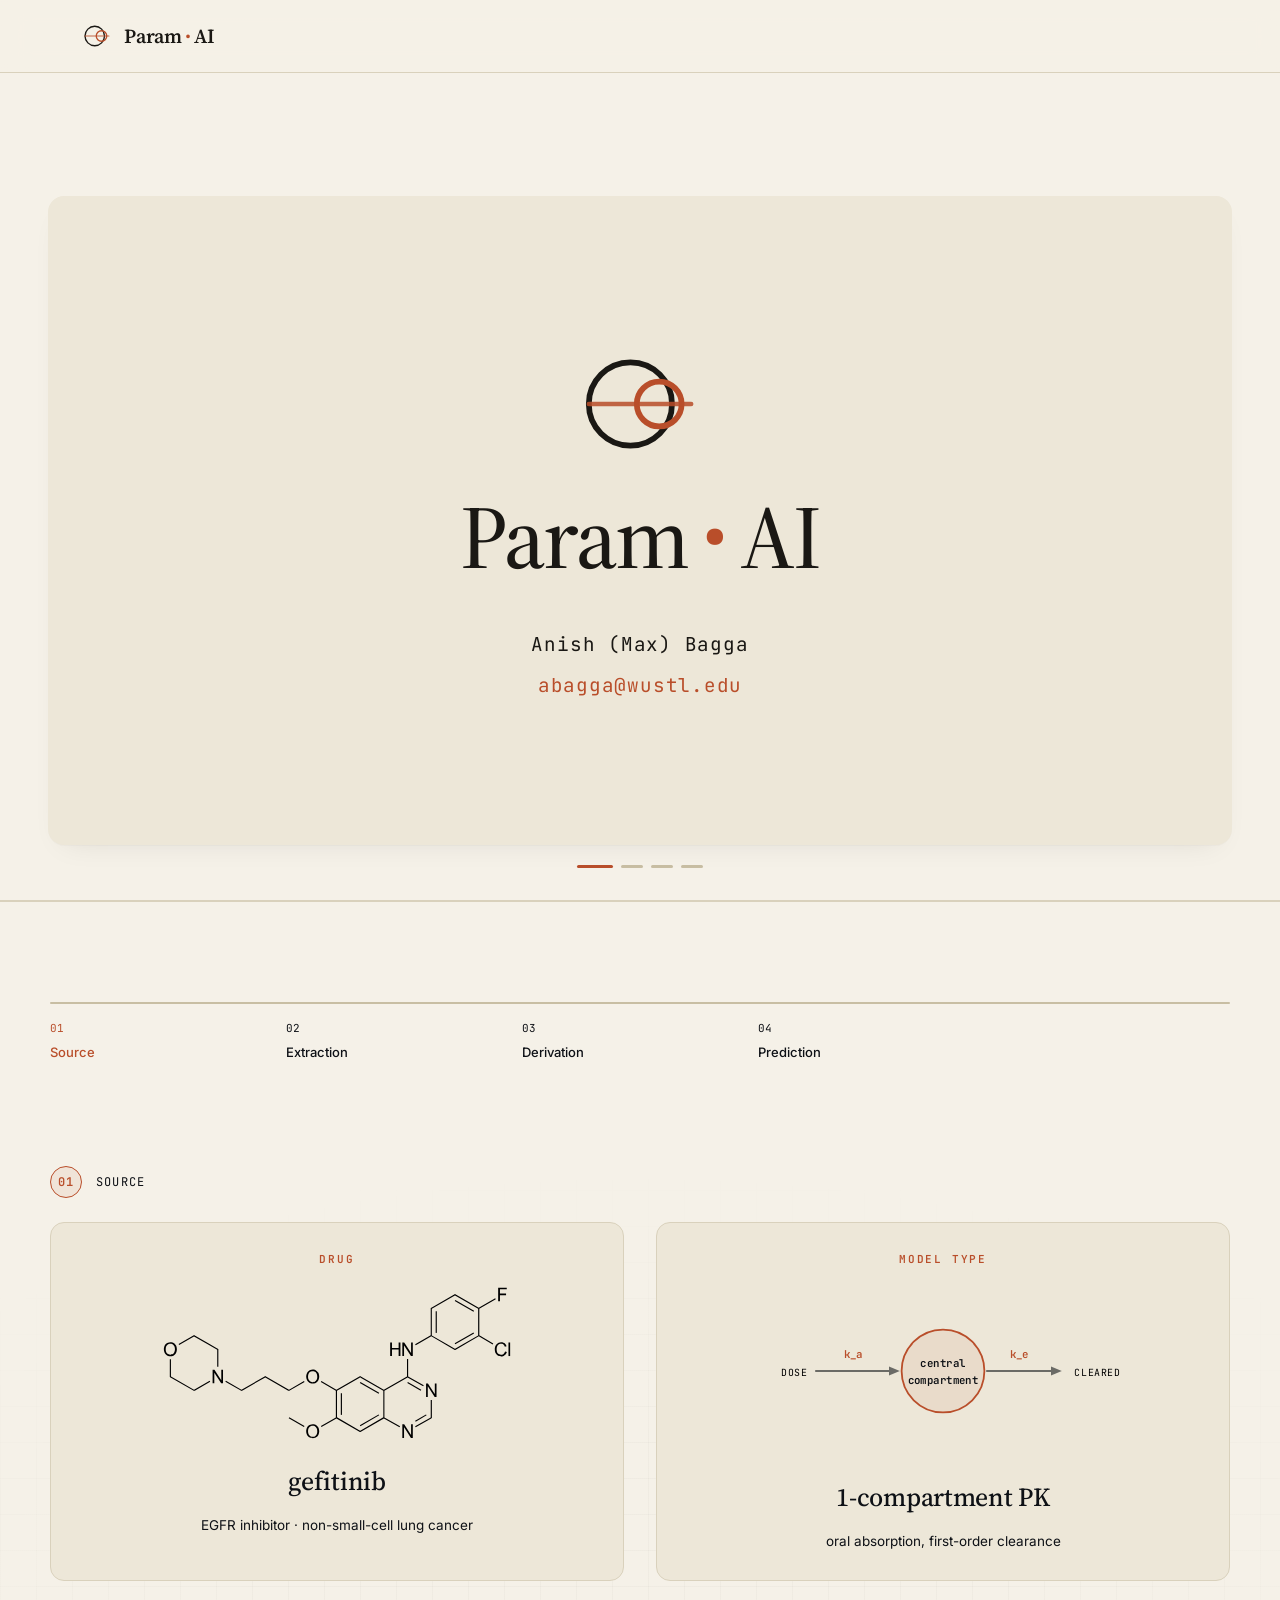
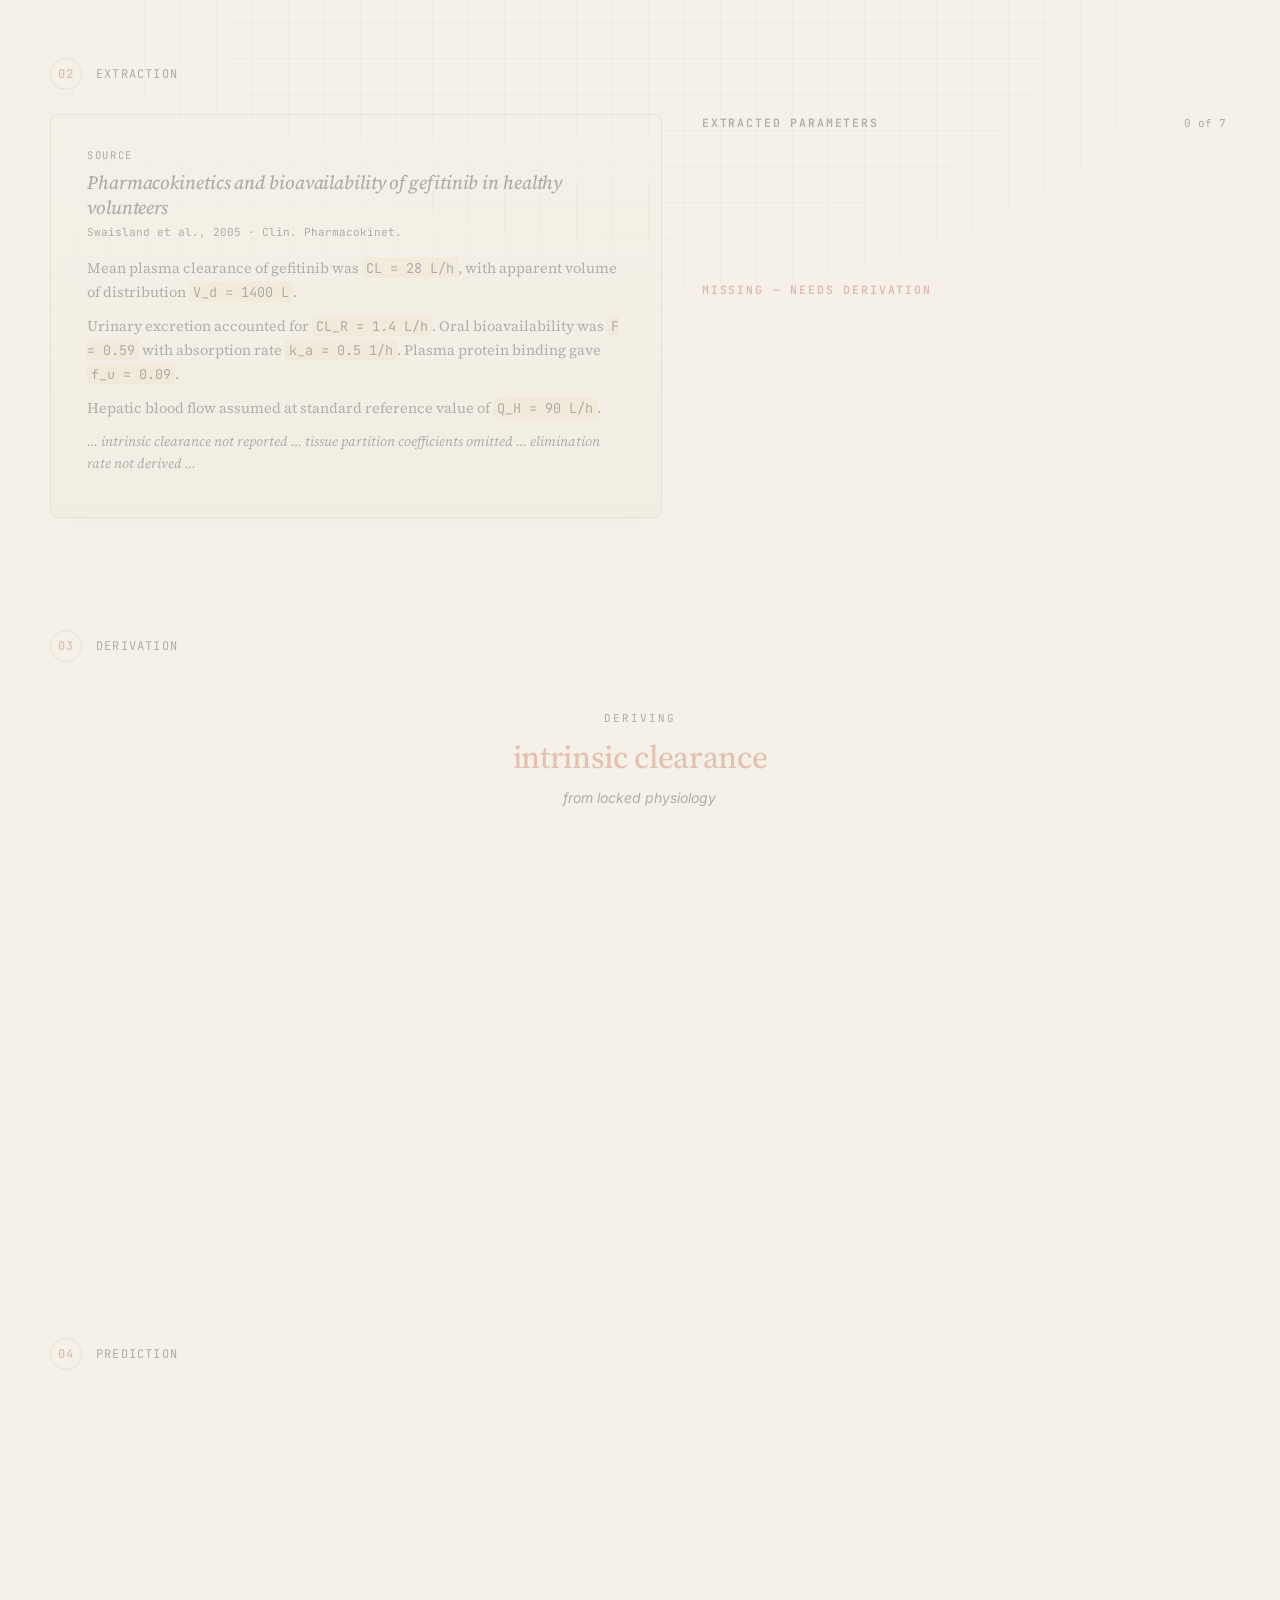
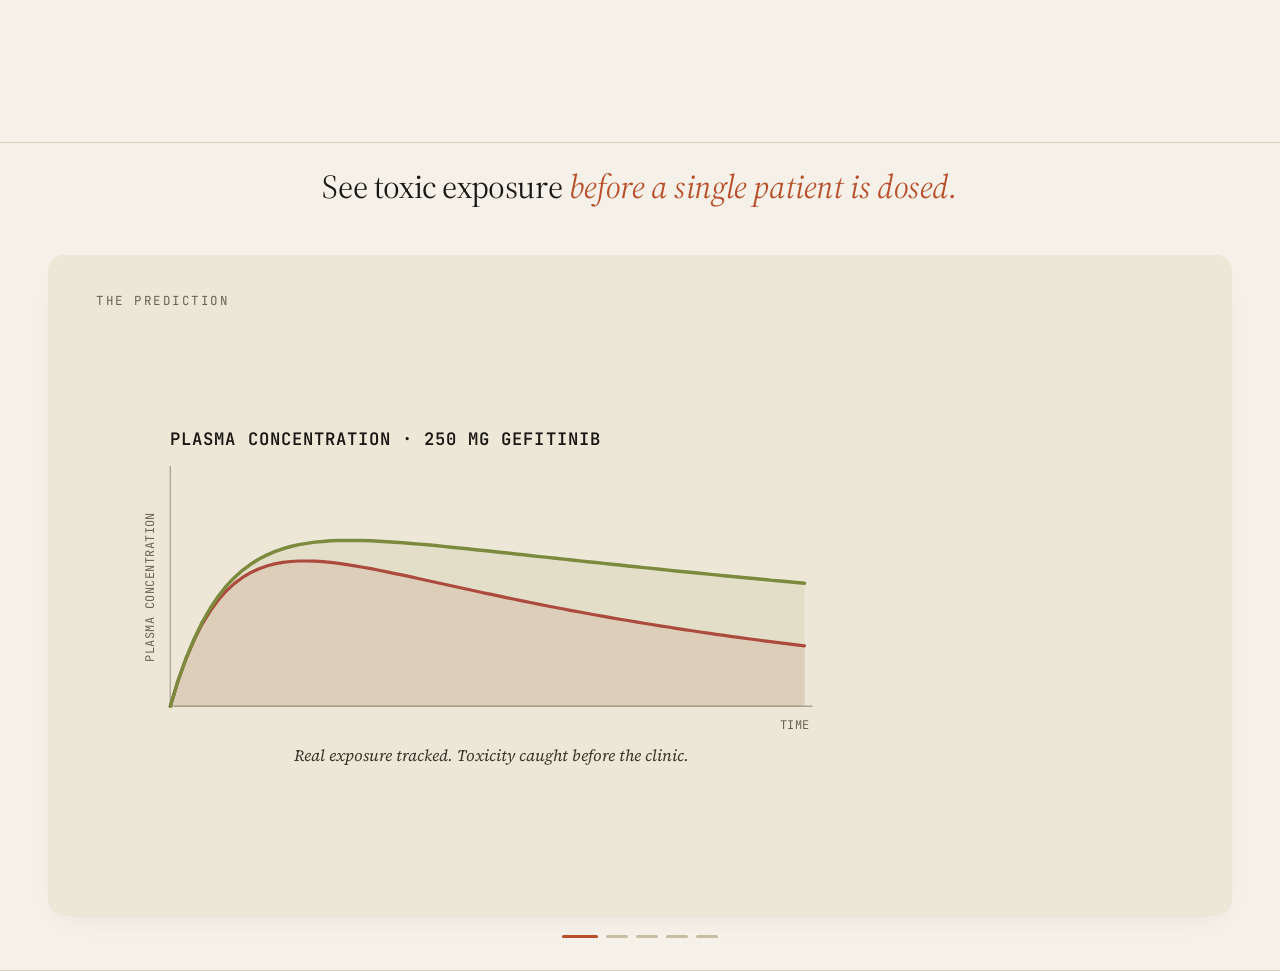
==== commit 561e6b9a: "Update ParamAI deck Co-Authored-By: Claude Opus 4.8 (1M context) <noreply@anthropic.com>" ====
--- a/index.html
+++ b/index.html
@@ -54,10 +54,11 @@
         <!-- TOP: rotating headline (scene 0 = title; scenes 1-4 = story) -->
         <div class="scene-headlines" id="scene-headlines">
           <h1 class="scene-headline shown scene-headline-empty" data-scene="0" aria-hidden="true"></h1>
-          <h1 class="scene-headline" data-scene="1">
-            Today, toxicity is found by <em>dosing a human</em>. Of the drugs that enter clinical trials, <em>~90% never reach patients.</em>
+          <h1 class="scene-headline scene-headline-empty" data-scene="1" aria-hidden="true"></h1>
+          <h1 class="scene-headline" data-scene="2">
+            Regulators have spent a decade <em>inviting these models in.</em>
           </h1>
-          <h1 class="scene-headline" data-scene="2">
+          <h1 class="scene-headline" data-scene="3">
             Drug development still proceeds <em>without a working model</em> of the body being dosed.
           </h1>
         </div>
@@ -92,6 +93,7 @@
                 </div>
 
                 <!-- Funnel: 4 bars (Phase I, II, III, Approved) in a 1100-wide viewBox.
+                     BIO/Informa 2011-2020 attrition: 100 → 52 → 14 → 8.
                      Left 220px of viewBox is empty space reserved for the timeline's Pre-clinical marker below. -->
                 <svg viewBox="0 0 1100 340" preserveAspectRatio="xMidYMid meet" class="funnel-svg">
 
@@ -101,37 +103,23 @@
                     <text class="funnel-bar-count" x="310" y="298" data-target="100">100</text>
                   </g>
 
-                  <!-- Phase II bar -->
+                  <!-- Phase II bar (52 → height 114) -->
                   <g class="funnel-bar funnel-bar-2" data-bar="1">
-                    <rect x="425" y="132" width="140" height="138" rx="4"/>
-                    <text class="funnel-bar-count" x="495" y="298" data-target="63">100</text>
-                  </g>
-
-                  <!-- Phase III bar -->
+                    <rect x="425" y="156" width="140" height="114" rx="4"/>
+                    <text class="funnel-bar-count" x="495" y="298" data-target="52">100</text>
+                  </g>
+
+                  <!-- Phase III bar (14 → height 31) -->
                   <g class="funnel-bar funnel-bar-3" data-bar="2">
-                    <rect x="610" y="202" width="140" height="68" rx="4"/>
-                    <text class="funnel-bar-count" x="680" y="298" data-target="31">100</text>
-                  </g>
-
-                  <!-- Approved bar -->
+                    <rect x="610" y="239" width="140" height="31" rx="4"/>
+                    <text class="funnel-bar-count" x="680" y="298" data-target="14">100</text>
+                  </g>
+
+                  <!-- Approved bar (8 → height 18) -->
                   <g class="funnel-bar funnel-bar-4" data-bar="3">
-                    <rect x="795" y="244" width="140" height="26" rx="4"/>
-                    <text class="funnel-bar-count" x="865" y="298" data-target="12">100</text>
-                  </g>
-
-                  <!-- Drop callouts in the gaps between bars.
-                       Bars end at: Phase I right=380, Phase II right=565, Phase III right=750.
-                       Next bar starts at: Phase II left=425, Phase III left=610, Approved left=795.
-                       Place labels at NEXT bar's left edge (text-anchor middle) so they hug
-                       the next bar's left side, never the previous bar's right. -->
-                  <text class="funnel-drop" data-bar="1" x="425" y="91">−37</text>
-                  <text class="funnel-drop-cause" data-bar="1" x="425" y="106">toxicity</text>
-
-                  <text class="funnel-drop" data-bar="2" x="610" y="167">−32</text>
-                  <text class="funnel-drop-cause" data-bar="2" x="610" y="182">efficacy</text>
-
-                  <text class="funnel-drop" data-bar="3" x="795" y="223">−19</text>
-                  <text class="funnel-drop-cause" data-bar="3" x="795" y="238">safety</text>
+                    <rect x="795" y="252" width="140" height="18" rx="4"/>
+                    <text class="funnel-bar-count" x="865" y="298" data-target="8">100</text>
+                  </g>
                 </svg>
 
                 <!-- Timeline strip — SAME viewBox WIDTH (1100) so columns align pixel-for-pixel.
@@ -169,23 +157,21 @@
                   </g>
                 </svg>
 
-              </div>
-            </div>
-
-            <!-- SCENE 2: adoption stats above, big black-box visual below -->
-            <div class="narrative-scene scene-2" data-scene="2">
+                <p class="funnel-caption">~1 in 3 drugs fail on safety. Mechanistic models catch it upstream by predicting drug behavior in patients.</p>
+
+              </div>
+            </div>
+
+            <!-- SCENE 3: adoption stats above, big black-box visual below -->
+            <div class="narrative-scene scene-3" data-scene="3">
               <div class="scene-eyebrow">The missing model</div>
               <div class="blackbox-viz">
 
                 <!-- Stat row across the top -->
                 <div class="bb-stats">
                   <div class="bb-stat choreo-text-in">
-                    <div class="bb-stat-num">~4%</div>
-                    <div class="bb-stat-label">of INDs use mechanistic modeling</div>
-                  </div>
-                  <div class="bb-stat choreo-text-in">
-                    <div class="bb-stat-num">~30%</div>
-                    <div class="bb-stat-label">of FDA approvals include it</div>
+                    <div class="bb-stat-num">&lt;33%</div>
+                    <div class="bb-stat-label">of FDA approvals include mechanistic modeling</div>
                   </div>
                   <div class="bb-stat choreo-text-in">
                     <div class="bb-stat-num">6&ndash;12 mo</div>
@@ -214,7 +200,65 @@
                   </svg>
                 </div>
 
-                <p class="bb-caption">The FDA calls mechanistic modeling the gold standard. The bottleneck is the parameter curation. That's what ParamAI builds.</p>
+                <p class="bb-caption">FDA, EMA, and ICH all accept models as regulatory evidence. The bottleneck is parameter curation. That's what ParamAI builds.</p>
+              </div>
+            </div>
+
+            <!-- SCENE 2: Why now — zigzag timeline of three regulatory milestones -->
+            <div class="narrative-scene scene-2" data-scene="2">
+              <div class="scene-eyebrow">Why now</div>
+              <div class="why-now-viz">
+
+                <div class="wn-timeline">
+                  <!-- horizontal track -->
+                  <div class="wn-track"></div>
+
+                  <!-- three milestone cards, alternating below/above/below -->
+                  <div class="wn-milestone wn-pos-below wn-pos-1 choreo-wn" data-wn="0">
+                    <div class="wn-dot"></div>
+                    <div class="wn-card">
+                      <div class="wn-card-top">
+                        <div class="wn-logo"><img src="assets/fda-logo.svg" alt="FDA" /></div>
+                        <div class="wn-year">2022</div>
+                      </div>
+                      <div class="wn-card-bottom">
+                        <div class="wn-name">FDA Modernization Act 2.0</div>
+                        <div class="wn-detail">Removes the animal-testing mandate. Computational models can substitute.</div>
+                      </div>
+                    </div>
+                  </div>
+
+                  <div class="wn-milestone wn-pos-above wn-pos-2 choreo-wn" data-wn="1">
+                    <div class="wn-dot"></div>
+                    <div class="wn-card">
+                      <div class="wn-card-top">
+                        <div class="wn-logo"><img src="assets/fda-logo.svg" alt="FDA" /></div>
+                        <div class="wn-year">2024</div>
+                      </div>
+                      <div class="wn-card-bottom">
+                        <div class="wn-name">Project Optimus</div>
+                        <div class="wn-detail">FDA requires evidence-based dose finding in oncology. Mechanistic modeling becomes the standard approach.</div>
+                      </div>
+                    </div>
+                  </div>
+
+                  <div class="wn-milestone wn-pos-below wn-pos-3 choreo-wn" data-wn="2">
+                    <div class="wn-dot"></div>
+                    <div class="wn-card">
+                      <div class="wn-card-top">
+                        <div class="wn-logo wn-logo-text">ICH</div>
+                        <div class="wn-year">2026</div>
+                      </div>
+                      <div class="wn-card-bottom">
+                        <div class="wn-name">ICH M15</div>
+                        <div class="wn-detail">A single global framework now governs how regulators assess model-informed submissions.</div>
+                      </div>
+                    </div>
+                  </div>
+                </div>
+
+                <p class="wn-synthesis">The legal and regulatory groundwork is done. What's missing is the parameter curation.</p>
+
               </div>
             </div>
 
@@ -227,7 +271,7 @@
             <span class="scene-dot active" data-scene="0"></span>
             <span class="scene-dot" data-scene="1"></span>
             <span class="scene-dot" data-scene="2"></span>
-            
+            <span class="scene-dot" data-scene="3"></span>
           </div>
         </div>
 
@@ -245,18 +289,13 @@
        ============================================================ -->
   <section id="engine" class="engine">
 
-    <div class="engine-head">
-      <div class="eyebrow">Live walkthrough</div>
-      <h2 class="display">A complete parameterization, end to end.</h2>
-      <p class="engine-sub">
-        Below: ParamAI ingests a published pharmacokinetic study of <strong class="mol">gefitinib</strong>,
-        an FDA-approved EGFR inhibitor used in non-small-cell lung cancer, and produces a
-        simulation-ready model. Press <em>Begin</em>, then every stage flows automatically into the next.
-      </p>
+    <!-- Hidden run/reset buttons retained so engine.js bindings don't throw.
+         The demo auto-starts from Hero 1's right-arrow on the last scene. -->
+    <div class="engine-head engine-head-hidden">
       <div class="run-controls">
         <button class="btn btn-primary" id="run-all">
           <span class="play-icon">▶</span>
-          <span id="run-all-label">Begin parameterization</span>
+          <span id="run-all-label">Begin</span>
         </button>
         <button class="btn btn-ghost" id="reset-all">Reset</button>
       </div>
@@ -268,226 +307,199 @@
         <div class="ep-fill" id="ep-fill"></div>
       </div>
       <div class="ep-steps">
-        <div class="ep-step" data-step="1"><span>01</span><label>Source material</label></div>
+        <div class="ep-step" data-step="1"><span>01</span><label>Source</label></div>
         <div class="ep-step" data-step="2"><span>02</span><label>Extraction</label></div>
-        <div class="ep-step" data-step="3"><span>03</span><label>Solving</label></div>
-        <div class="ep-step" data-step="4"><span>04</span><label>Verifying</label></div>
+        <div class="ep-step" data-step="3"><span>03</span><label>Derivation</label></div>
+        <div class="ep-step" data-step="4"><span>04</span><label>Prediction</label></div>
       </div>
     </div>
 
     <!-- ============ ACT 1: THE PAPER & THE MODEL ============ -->
     <div class="act" id="act-1">
-      <div class="act-marker"><span>01</span> The source material</div>
-      <div class="act-grid two">
-        <div class="card paper-card">
-          <div class="card-head">
-            <div class="card-title">Source</div>
-            <div class="card-sub">Swaisland et al., 2005 · Clin. Pharmacokinet. · adapted</div>
-          </div>
-          <div class="paper-body">
-            <p class="paper-title">Pharmacokinetics and bioavailability of gefitinib in healthy volunteers</p>
-            <p>Mean plasma clearance of gefitinib was <mark>CL = 28&nbsp;L/h</mark> with an apparent volume of distribution <mark>V<sub>d</sub> = 1400&nbsp;L</mark>. Reported hepatic extraction ratio <mark>E<sub>H</sub> = 0.81</mark> (portal sampling, n=8).</p>
-            <p>Urinary excretion accounted for <mark>CL<sub>R</sub> = 1.4&nbsp;L/h</mark>. Oral bioavailability was <mark>F = 0.59</mark>, absorption rate <mark>k<sub>a</sub> = 0.5&nbsp;1/h</mark>. Plasma protein binding gave <mark>f<sub>u</sub> = 0.09</mark>.</p>
-            <p class="paper-fade">&hellip; intrinsic clearance not reported &hellip; tissue partition coefficients omitted &hellip; elimination rate not derived &hellip;</p>
-          </div>
-        </div>
-
-        <div class="card model-card">
-          <div class="card-head">
-            <div class="card-title">Target model</div>
-            <div class="card-sub">1-compartment QSP, oral absorption, hepatic + renal clearance</div>
-          </div>
-          <div class="model-body">
-            <div class="model-eq">
-              <div class="eq-label">Mass balance</div>
-              <div class="eq-math">
-                <span class="frac"><span class="num">dC</span><span class="den">dt</span></span>
-                <span>= </span>
-                <span class="frac"><span class="num">k<sub>a</sub> · F · D</span><span class="den">V<sub>d</sub></span></span>
-                <span>e<sup>−k<sub>a</sub>t</sup></span>
-                <span>− k<sub>e</sub> · C</span>
-              </div>
-            </div>
-            <div class="model-eq">
-              <div class="eq-label">Hepatic clearance (well-stirred)</div>
-              <div class="eq-math">
-                <span>CL<sub>H</sub> = </span>
-                <span class="frac"><span class="num">Q<sub>H</sub> · f<sub>u</sub> · CL<sub>int</sub></span><span class="den">Q<sub>H</sub> + f<sub>u</sub> · CL<sub>int</sub></span></span>
-              </div>
-            </div>
-            <p class="model-note">To simulate gefitinib, the engine needs <strong>13 parameters</strong>. The paper supplies 9. Four must be derived, and any contradiction between them must be resolved.</p>
-          </div>
-        </div>
-      </div>
-      <div class="flow-arrow" id="flow-1-2"><span></span></div>
+      <div class="act-marker"><span>01</span> Source</div>
+
+      <!-- Two-stage act: first the drug + model, then a literature search reveals the source paper. -->
+      <div class="src-stage">
+
+        <!-- Stage A: drug on left, simple 1-compartment model on right -->
+        <div class="src-pair" id="src-pair">
+          <div class="src-card src-card-drug">
+            <div class="src-card-label">Drug</div>
+            <img class="src-drug-img" src="assets/gefitinib.svg" alt="Gefitinib molecular structure" />
+            <div class="src-card-name">gefitinib</div>
+            <div class="src-card-sub">EGFR inhibitor · non-small-cell lung cancer</div>
+          </div>
+
+          <div class="src-card src-card-model">
+            <div class="src-card-label">Model type</div>
+            <svg class="src-model-svg" viewBox="0 0 400 200" preserveAspectRatio="xMidYMid meet" aria-hidden="true">
+              <!-- Geometry:
+                   Circle centered at (200, 100) with r=46 → left edge x=154, right edge x=246.
+                   Input arrow: from x=58 to x=140 (head tip at x=152, 2px clear of circle).
+                   Output arrow: from x=248 to x=320 (head tip at x=332).
+                   "dose" text ends ~x=50; "cleared" starts ~x=346.
+              -->
+              <text class="srcm-iolabel" x="20" y="106" text-anchor="start">dose</text>
+              <path class="srcm-arrow" d="M 58 100 L 140 100" />
+              <polygon class="srcm-arrow-head" points="140,95 152,100 140,105"/>
+              <text class="srcm-edge-label" x="100" y="86" text-anchor="middle">k_a</text>
+
+              <circle class="srcm-compartment" cx="200" cy="100" r="46"/>
+              <text class="srcm-comp-label" x="200" y="96" text-anchor="middle">central</text>
+              <text class="srcm-comp-label" x="200" y="114" text-anchor="middle">compartment</text>
+
+              <path class="srcm-arrow" d="M 248 100 L 320 100" />
+              <polygon class="srcm-arrow-head" points="320,95 332,100 320,105"/>
+              <text class="srcm-edge-label" x="284" y="86" text-anchor="middle">k_e</text>
+              <text class="srcm-iolabel" x="346" y="106" text-anchor="start">cleared</text>
+            </svg>
+            <div class="src-card-name">1-compartment PK</div>
+            <div class="src-card-sub">oral absorption, first-order clearance</div>
+          </div>
+        </div>
+
+        <!-- Stage B: literature search — a scrolling list of candidate titles, one highlights as the chosen source -->
+        <div class="src-search" id="src-search" aria-hidden="true">
+          <div class="src-search-head">
+            <span class="src-search-spinner"></span>
+            <span class="src-search-label">searching the literature for <strong>gefitinib pharmacokinetics</strong></span>
+          </div>
+          <div class="src-search-list" id="src-search-list">
+            <div class="src-search-row" data-srow="0">Li et al., 2008 · Drug Metab. Dispos. · "Pharmacokinetic interactions of gefitinib with rifampicin"</div>
+            <div class="src-search-row" data-srow="1">McKillop et al., 2004 · Br. J. Cancer · "Metabolic disposition of gefitinib in human liver microsomes"</div>
+            <div class="src-search-row" data-srow="2">Swaisland et al., 2005 · Clin. Pharmacokinet. · "Pharmacokinetics and bioavailability of gefitinib in healthy volunteers"</div>
+            <div class="src-search-row" data-srow="3">Ranson et al., 2002 · J. Clin. Oncol. · "ZD1839, an EGFR-targeted oral cancer agent, in patients with advanced solid tumours"</div>
+            <div class="src-search-row" data-srow="4">Albanell et al., 2002 · J. Clin. Oncol. · "Pharmacodynamic studies of EGFR inhibitor in skin"</div>
+            <div class="src-search-row" data-srow="5">Cohen et al., 2003 · Clin. Cancer Res. · "Approval summary: gefitinib for NSCLC"</div>
+          </div>
+        </div>
+
+      </div>
     </div>
 
     <!-- ============ ACT 2: EXTRACTION ============ -->
     <div class="act" id="act-2">
-      <div class="act-marker"><span>02</span> Structured extraction</div>
-      <div class="act-narrative">
-        <p>ParamAI reads the paper and emits structured parameters with full citation provenance. Each row carries its source section, sample size, and method. <strong>Items the paper does not contain are explicitly flagged as missing</strong>, to be derived in the next stage.</p>
-      </div>
-
-      <div class="extract-stage">
-        <div class="card extract-card">
-          <div class="card-head">
-            <div class="card-title">Extracted parameters</div>
-            <div class="card-sub" id="extract-counter">0 found · 0 flagged</div>
-          </div>
-          <div class="extract-list" id="extract-list"></div>
-        </div>
-
-        <div class="card missing-card">
-          <div class="card-head accent">
-            <div class="card-title">Required but not found</div>
-            <div class="card-sub">Must be derived from physiology</div>
-          </div>
-          <div class="missing-list" id="missing-list"></div>
-          <div class="missing-foot">
-            <span class="pulse-dot"></span>
-            <span id="missing-status">awaiting extraction&hellip;</span>
-          </div>
-        </div>
-      </div>
-      <div class="flow-arrow" id="flow-2-3"><span></span></div>
+      <div class="act-marker"><span>02</span> Extraction</div>
+
+      <div class="ext-stage" id="ext-stage">
+
+        <!-- LEFT: the paper, with marked-up parameter values + missing-callout overlays -->
+        <div class="ext-paper">
+          <div class="ext-paper-eyebrow">source</div>
+          <div class="ext-paper-title">Pharmacokinetics and bioavailability of gefitinib in healthy volunteers</div>
+          <div class="ext-paper-cite">Swaisland et al., 2005 · Clin. Pharmacokinet.</div>
+          <div class="ext-paper-body">
+            <p>Mean plasma clearance of gefitinib was <mark class="ext-mark" data-param="cl" data-pk="CL" data-pv="28 L/h">CL = 28 L/h</mark>, with apparent volume of distribution <mark class="ext-mark" data-param="vd" data-pk="V_d" data-pv="1400 L">V_d = 1400 L</mark>.</p>
+            <p>Urinary excretion accounted for <mark class="ext-mark" data-param="clr" data-pk="CL_R" data-pv="1.4 L/h">CL_R = 1.4 L/h</mark>. Oral bioavailability was <mark class="ext-mark" data-param="f" data-pk="F" data-pv="0.59">F = 0.59</mark> with absorption rate <mark class="ext-mark" data-param="ka" data-pk="k_a" data-pv="0.5 1/h">k_a = 0.5 1/h</mark>. Plasma protein binding gave <mark class="ext-mark" data-param="fu" data-pk="f_u" data-pv="0.09">f_u = 0.09</mark>.</p>
+            <p>Hepatic blood flow assumed at standard reference value of <mark class="ext-mark" data-param="qh" data-pk="Q_H" data-pv="90 L/h">Q_H = 90 L/h</mark>.</p>
+            <p class="ext-paper-fade">… intrinsic clearance not reported … tissue partition coefficients omitted … elimination rate not derived …</p>
+          </div>
+
+          <!-- Missing-value callouts (red circle overlays). Position is set in CSS as absolute. -->
+          <div class="ext-missing ext-missing-1" id="ext-miss-1">
+            <div class="ext-missing-ring"></div>
+            <div class="ext-missing-label">intrinsic clearance</div>
+          </div>
+        </div>
+
+        <!-- RIGHT: parameter list filling in as values fly over -->
+        <div class="ext-list-wrap">
+          <div class="ext-list-head">
+            <div class="ext-list-title">Extracted parameters</div>
+            <div class="ext-list-count" id="ext-list-count">0 of 7</div>
+          </div>
+          <div class="ext-list" id="ext-list"></div>
+
+          <div class="ext-missing-head">
+            <div class="ext-missing-title">Missing — needs derivation</div>
+          </div>
+          <div class="ext-missing-list" id="ext-missing-list"></div>
+        </div>
+
+        <!-- Overlay for the flying values (animated copies) -->
+        <div class="ext-fly-layer" id="ext-fly-layer" aria-hidden="true"></div>
+
+      </div>
     </div>
 
-    <!-- ============ ACT 4: VERIFYING — confirm derived values are physiology-consistent ============ -->
+    <!-- ============ ACT 3: DERIVATION — derive the one missing parameter ============ -->
     <div class="act act-3-block" id="act-3">
-      <div class="act-marker"><span>03</span> Solving</div>
-      <div class="act-narrative">
-        <p>ParamAI locks the <em>established</em> biology, values we know cannot move, like liver blood flow, and solves the equations backwards for the missing parameters.</p>
-      </div>
-
-      <div class="derive-stage">
-        <div class="card derive-card">
-          <div class="card-head accent">
-            <div class="card-title">Locked physiological constants</div>
-          </div>
-          <div class="locks">
-            <div class="lock-row">
-              <div class="lk-name">Q<sub>H</sub></div>
-              <div class="lk-val">90&nbsp;L/h</div>
-              <div class="lk-src">Davies &amp; Morris, 1993, human liver blood flow</div>
-            </div>
-            <div class="lock-row">
-              <div class="lk-name">V<sub>d</sub></div>
-              <div class="lk-val">1400&nbsp;L</div>
-              <div class="lk-src">extensive tissue distribution, lipophilic compound</div>
-            </div>
-            <div class="lock-row">
-              <div class="lk-name">f<sub>u</sub></div>
-              <div class="lk-val">0.09</div>
-              <div class="lk-src">paper §3.4, ultrafiltration cross-validated</div>
-            </div>
-          </div>
-
-          <div class="solve-frame">
-            <div class="solve-head">
-              <span class="solve-dot"></span>
-              <span>Solving the well-stirred equation for CL<sub>int</sub></span>
-            </div>
-            <div class="solve-formula">
-              <span>CL<sub>H</sub> = </span>
-              <span class="frac"><span class="num">Q<sub>H</sub> · f<sub>u</sub> · CL<sub>int</sub></span><span class="den">Q<sub>H</sub> + f<sub>u</sub> · CL<sub>int</sub></span></span>
-              <span class="arrow">→</span>
-              <span>CL<sub>int</sub> = </span>
-              <span class="frac"><span class="num">Q<sub>H</sub> · CL<sub>H</sub></span><span class="den">f<sub>u</sub> · (Q<sub>H</sub> − CL<sub>H</sub>)</span></span>
-            </div>
-            <div class="solve-substitution" id="solve-substitution"></div>
-            <div class="solve-result-row">
-              <div class="solve-result-label">Solver state</div>
-              <div class="solve-result-value" id="solve-result-value">awaiting input&hellip;</div>
-            </div>
-          </div>
-
-          <div class="recovered" id="recovered">
-            <div class="recovered-head">Parameters recovered ← were missing in Act 02</div>
-            <div class="rec-grid">
-              <div class="rec-item" data-rec="clint">
-                <div class="rec-key">CL<sub>int</sub></div>
-                <div class="rec-val">—</div>
-                <div class="rec-note">intrinsic clearance, derived</div>
-              </div>
-              <div class="rec-item" data-rec="eh">
-                <div class="rec-key">E<sub>H</sub> <span class="rec-fix">reconciled</span></div>
-                <div class="rec-val">—</div>
-                <div class="rec-note">replaces paper's 0.81, contradiction resolved</div>
-              </div>
-              <div class="rec-item" data-rec="ke">
-                <div class="rec-key">k<sub>e</sub></div>
-                <div class="rec-val">—</div>
-                <div class="rec-note">elimination rate constant, CL / V<sub>d</sub></div>
-              </div>
-              <div class="rec-item" data-rec="tp">
-                <div class="rec-key">K<sub>p,tissue</sub></div>
-                <div class="rec-val">—</div>
-                <div class="rec-note">tissue partition coeff., from f<sub>u</sub> + lipophilicity</div>
-              </div>
-            </div>
-          </div>
-        </div>
-
-        <div class="card audit-card">
-          <div class="card-head subtle">
-            <div class="card-title">FDA-grade audit trail</div>
-            <div class="card-sub">every value, every step</div>
-          </div>
-          <div class="audit-stream" id="audit-stream"></div>
-        </div>
+      <div class="act-marker"><span>03</span> Derivation</div>
+
+      <div class="der-stage" id="der-stage">
+
+        <!-- Goal banner: "derive intrinsic clearance" -->
+        <div class="der-goal">
+          <div class="der-goal-label">Deriving</div>
+          <div class="der-goal-target">intrinsic clearance</div>
+          <div class="der-goal-from">from locked physiology</div>
+        </div>
+
+        <!-- Locked inputs (three chips slide in from above) -->
+        <div class="der-inputs">
+          <div class="der-input der-input-1">
+            <div class="der-input-name">liver blood flow</div>
+            <div class="der-input-val">90 L/h</div>
+          </div>
+          <div class="der-input der-input-2">
+            <div class="der-input-name">hepatic clearance</div>
+            <div class="der-input-val">26.6 L/h</div>
+          </div>
+          <div class="der-input der-input-3">
+            <div class="der-input-name">unbound fraction</div>
+            <div class="der-input-val">0.09</div>
+          </div>
+        </div>
+
+        <!-- Solver: shows the well-stirred equation, then computes and reveals the result -->
+        <div class="der-solver" id="der-solver">
+          <div class="der-solver-label">well-stirred equation, solved for intrinsic clearance</div>
+          <div class="der-solver-formula" id="der-solver-formula">
+            <span class="dsf-result">CL<sub>int</sub></span>
+            <span class="dsf-eq">=</span>
+            <span class="dsf-frac">
+              <span class="dsf-num">Q<sub>H</sub> · CL<sub>H</sub></span>
+              <span class="dsf-den">f<sub>u</sub> · (Q<sub>H</sub> − CL<sub>H</sub>)</span>
+            </span>
+          </div>
+          <div class="der-solver-substitution" id="der-substitution"></div>
+        </div>
+
+        <!-- The answer chip: rolls in olive when the solver finishes -->
+        <div class="der-answer" id="der-answer">
+          <div class="der-answer-name">intrinsic clearance</div>
+          <div class="der-answer-val"><span id="der-answer-val">—</span> <span class="der-answer-unit">L/h</span></div>
+          <div class="der-answer-tag">derived ✓</div>
+        </div>
+
       </div>
     </div>
 
-    <!-- ============ ACT 3: SOLVING — inverse-derive missing parameters ============ -->
+    <!-- ============ ACT 4: PREDICTION — assemble model, generate prediction, hand off ============ -->
     <div class="act act-4-block" id="act-4">
-      <div class="act-marker"><span>04</span> Verifying</div>
-      <div class="act-narrative">
-        <p>The newly derived parameter set is tested against the laws of human physiology. The contradiction from the paper is gone; the model is now mass-balance consistent and ready to simulate.</p>
-      </div>
-
-      <div class="balance-stage">
-        <div class="card balance-card">
-          <div class="card-head accent">
-            <div class="card-title">Hepatic mass-balance check</div>
-            <div class="card-sub">Q<sub>H</sub> · E<sub>H</sub> ≤ CL<sub>H</sub></div>
-          </div>
-          <div class="balance-rows">
-            <div class="brow" data-row="qh">
-              <div class="brow-icon"></div>
-              <div class="brow-label">Reference Q<sub>H</sub> · human liver blood flow</div>
-              <div class="brow-val">90.0&nbsp;L/h</div>
-            </div>
-            <div class="brow" data-row="clh">
-              <div class="brow-icon"></div>
-              <div class="brow-label">Implied CL<sub>H</sub> = CL − CL<sub>R</sub></div>
-              <div class="brow-val">26.6&nbsp;L/h</div>
-            </div>
-            <div class="brow" data-row="eh">
-              <div class="brow-icon"></div>
-              <div class="brow-label">Derived E<sub>H</sub> from physiology</div>
-              <div class="brow-val">0.32</div>
-            </div>
-            <div class="brow" data-row="impl">
-              <div class="brow-icon"></div>
-              <div class="brow-label">Required CL<sub>H</sub> at derived E<sub>H</sub></div>
-              <div class="brow-val">26.6&nbsp;L/h</div>
-            </div>
-          </div>
-        </div>
-
-        <div class="card naive-card">
-          <div class="card-head subtle">
-            <div class="card-title">Model status</div>
-          </div>
-          <div class="naive-body">
-            <div class="naive-line good"><span class="naive-ok">✓</span> all parameters extracted</div>
-            <div class="naive-line good"><span class="naive-ok">✓</span> all missing values derived</div>
-            <div class="naive-line good"><span class="naive-ok">✓</span> mass balance consistent</div>
-            <div class="naive-divider"></div>
-            <div class="naive-line good"><span class="naive-ok">✓</span> <strong>Model is ready to simulate.</strong></div>
-          </div>
-        </div>
+      <div class="act-marker"><span>04</span> Prediction</div>
+
+      <div class="pred-stage" id="pred-stage">
+
+        <!-- 8 small parameter chips converge into the model box -->
+        <div class="pred-params" id="pred-params">
+          <span class="pp-chip" data-pp="0">CL</span>
+          <span class="pp-chip" data-pp="1">V_d</span>
+          <span class="pp-chip" data-pp="2">F</span>
+          <span class="pp-chip" data-pp="3">k_a</span>
+          <span class="pp-chip" data-pp="4">f_u</span>
+          <span class="pp-chip" data-pp="5">Q_H</span>
+          <span class="pp-chip" data-pp="6">CL_R</span>
+          <span class="pp-chip pp-derived" data-pp="7">CL_int</span>
+        </div>
+
+        <!-- The model box (assembled when chips converge) -->
+        <div class="pred-model" id="pred-model">
+          <div class="pred-model-label">model assembled</div>
+          <div class="pred-model-name">gefitinib · 1-compartment PK</div>
+          <div class="pred-model-status" id="pred-model-status">ready</div>
+        </div>
+
       </div>
     </div>
 
@@ -510,13 +522,13 @@
             See toxic exposure <em>before a single patient is dosed.</em>
           </h1>
           <h1 class="scene-headline" data-deck-scene="1">
-            No one else has the <em>physics and the data,</em> together.
+            No one else has the <em>physiology and the data,</em> together.
           </h1>
           <h1 class="scene-headline" data-deck-scene="2">
             A <em>$4.6B</em> market growing at <em>~14% CAGR.</em>
           </h1>
           <h1 class="scene-headline" data-deck-scene="3">
-            What pharma gets, <em>measured.</em>
+            What pharma gets <em>back.</em>
           </h1>
           <h1 class="scene-headline scene-headline-empty" data-deck-scene="4" aria-hidden="true"></h1>
         </div>
@@ -528,7 +540,10 @@
             <div class="narrative-scene scene-deck2-0 shown" data-deck-scene="0">
               <div class="scene-eyebrow">The prediction</div>
               <div class="curve-viz">
-                <svg viewBox="0 0 820 260" preserveAspectRatio="xMidYMid meet" class="curve-svg curve-svg-deck2">
+                <svg viewBox="0 -10 820 280" preserveAspectRatio="xMidYMid meet" class="curve-svg curve-svg-deck2">
+
+                  <!-- Chart title -->
+                  <text class="cv-title" x="56" y="8">Plasma concentration · 250 mg gefitinib</text>
 
                   <!-- AUC fills under each curve -->
                   <path class="cv-auc cv-auc-naive" id="d2-cv-auc-naive-path" d="" />
@@ -552,21 +567,29 @@
                   <path class="cv-observed-line" id="d2-cv-observed-line" d="" />
                   <g id="d2-cv-observed-dots"></g>
 
-                  <!-- right-edge label panel -->
+                  <!-- right-edge label panel — each block is wrapped so JS can fade them in sync with the curves -->
                   <g class="cv-legend">
-                    <line class="cv-legend-swatch cv-legend-swatch-good"  x1="570" y1="80" x2="600" y2="80" />
-                    <text class="cv-legend-name cv-legend-name-good"      x="608" y="84">ParamAI</text>
-                    <text class="cv-legend-auc cv-legend-auc-good"        x="608" y="102" id="d2-cv-auc-good-text">AUC = —</text>
-
-                    <line class="cv-legend-swatch cv-legend-swatch-naive" x1="570" y1="130" x2="600" y2="130" />
-                    <text class="cv-legend-name cv-legend-name-naive"     x="608" y="134">animal testing<tspan class="cv-asterisk">*</tspan></text>
-                    <text class="cv-legend-auc cv-legend-auc-naive"       x="608" y="152" id="d2-cv-auc-naive-text">AUC = —</text>
-
-                    <line class="cv-legend-swatch cv-legend-swatch-obs"   x1="570" y1="180" x2="600" y2="180" />
-                    <text class="cv-legend-name cv-legend-name-obs"       x="608" y="184">observed</text>
-                    <text class="cv-legend-auc cv-legend-auc-obs"         x="608" y="202">clinical samples</text>
-
-                    <text class="cv-legend-ratio cv-legend-ratio-naive" x="608" y="230" id="d2-cv-auc-ratio"><tspan class="cv-asterisk">*</tspan> underestimates by —</text>
+                    <g class="cv-legend-block" id="d2-legend-good">
+                      <line class="cv-legend-swatch cv-legend-swatch-good"  x1="570" y1="80" x2="600" y2="80" />
+                      <text class="cv-legend-name cv-legend-name-good"      x="608" y="84">ParamAI</text>
+                      <text class="cv-legend-auc cv-legend-auc-good"        x="608" y="102" id="d2-cv-auc-good-text">AUC = —</text>
+                    </g>
+
+                    <g class="cv-legend-block" id="d2-legend-naive">
+                      <line class="cv-legend-swatch cv-legend-swatch-naive" x1="570" y1="130" x2="600" y2="130" />
+                      <text class="cv-legend-name cv-legend-name-naive"     x="608" y="134">animal testing<tspan class="cv-asterisk">*</tspan></text>
+                      <text class="cv-legend-auc cv-legend-auc-naive"       x="608" y="152" id="d2-cv-auc-naive-text">AUC = —</text>
+                    </g>
+
+                    <g class="cv-legend-block" id="d2-legend-obs">
+                      <line class="cv-legend-swatch cv-legend-swatch-obs"   x1="570" y1="180" x2="600" y2="180" />
+                      <text class="cv-legend-name cv-legend-name-obs"       x="608" y="184">observed</text>
+                      <text class="cv-legend-auc cv-legend-auc-obs"         x="608" y="202">clinical samples</text>
+                    </g>
+
+                    <g class="cv-legend-block" id="d2-legend-ratio">
+                      <text class="cv-legend-ratio cv-legend-ratio-naive" x="608" y="230" id="d2-cv-auc-ratio"><tspan class="cv-asterisk">*</tspan> underestimates by —</text>
+                    </g>
                   </g>
 
                   <!-- annotation -->
@@ -579,7 +602,7 @@
 
             <!-- DECK-2 SCENE 1: competitive landscape quadrant chart -->
             <div class="narrative-scene scene-deck2-1" data-deck-scene="1">
-              <div class="scene-eyebrow">The wedge</div>
+              <div class="scene-eyebrow">Competitive advantage</div>
               <div class="quadrant-viz">
                 <svg viewBox="0 0 900 540" preserveAspectRatio="xMidYMid meet" class="quadrant-svg">
 
@@ -597,7 +620,7 @@
 
                   <!-- axis labels -->
                   <text class="q-axis-label q-axis-label-x" x="470" y="488" text-anchor="middle">Uses real human physiology →</text>
-                  <text class="q-axis-label q-axis-label-y" x="-255" y="48" transform="rotate(-90)" text-anchor="middle">Scales without manual curation →</text>
+                  <text class="q-axis-label q-axis-label-y" x="48" y="255" text-anchor="middle" transform="rotate(-90 48 255)">Scales across compounds, automatically →</text>
 
                   <!-- quadrant background tints -->
                   <rect class="q-quadrant q-quadrant-tr" x="470" y="60"  width="390" height="195"/>
@@ -606,7 +629,7 @@
                   <g class="q-point choreo-q-point" data-q="0">
                     <circle cx="200" cy="180" r="11"/>
                     <text class="q-point-label" x="200" y="158" text-anchor="middle">Generic LLM extractors</text>
-                    <text class="q-point-sub" x="200" y="206" text-anchor="middle">scales — but no physics</text>
+                    <text class="q-point-sub" x="200" y="206" text-anchor="middle">scales, but no physiology</text>
                   </g>
 
                   <g class="q-point choreo-q-point" data-q="1">
@@ -618,7 +641,7 @@
                   <g class="q-point choreo-q-point" data-q="2">
                     <circle cx="600" cy="395" r="11"/>
                     <text class="q-point-label" x="600" y="373" text-anchor="middle">PBPK simulators (Simcyp, GastroPlus)</text>
-                    <text class="q-point-sub" x="600" y="421" text-anchor="middle">physics-based — but you curate every parameter</text>
+                    <text class="q-point-sub" x="600" y="421" text-anchor="middle">physiology-based, but you curate every parameter</text>
                   </g>
 
                   <g class="q-point choreo-q-point" data-q="3">
@@ -633,7 +656,7 @@
                     <circle class="q-point-paramai-halo"  cx="770" cy="145" r="22"/>
                     <circle class="q-point-paramai-dot"   cx="770" cy="145" r="14"/>
                     <text class="q-point-label q-point-label-paramai" x="770" y="118" text-anchor="middle">ParamAI</text>
-                    <text class="q-point-sub q-point-sub-paramai"     x="770" y="180" text-anchor="middle">physics + auto-curation</text>
+                    <text class="q-point-sub q-point-sub-paramai"     x="770" y="180" text-anchor="middle">physiology + auto-curation</text>
                   </g>
 
                 </svg>
@@ -675,42 +698,30 @@
               </div>
             </div>
 
-            <!-- DECK-2 SCENE 3: value to pharma — flat table with header row -->
+            <!-- DECK-2 SCENE 3: three-beat narration — save time, decrease failure, savings math -->
             <div class="narrative-scene scene-deck2-3" data-deck-scene="3">
               <div class="scene-eyebrow">Value to pharma</div>
               <div class="value-viz">
-                <div class="value-table">
-                  <div class="value-thead">
-                    <div class="value-th value-th-metric">Metric</div>
-                    <div class="value-th value-th-before">Today</div>
-                    <div class="value-th value-th-after">With ParamAI</div>
-                  </div>
-                  <div class="value-row choreo-v" data-v="0">
-                    <div class="value-row-label">Time to first PBPK model</div>
-                    <div class="value-row-before">6–12 months</div>
-                    <div class="value-row-after">&lt; 1 week</div>
-                  </div>
-                  <div class="value-row choreo-v" data-v="1">
-                    <div class="value-row-label">Cost per validated model</div>
-                    <div class="value-row-before">$100K–$500K</div>
-                    <div class="value-row-after">marginal</div>
-                  </div>
-                  <div class="value-row choreo-v" data-v="2">
-                    <div class="value-row-label">Trial failures predictable upstream</div>
-                    <div class="value-row-before">unknowable pre-clinical</div>
-                    <div class="value-row-after">~24% of safety failures</div>
-                  </div>
-                  <div class="value-row choreo-v" data-v="3">
-                    <div class="value-row-label">FDA-grade audit trail</div>
-                    <div class="value-row-before">manual reconstruction</div>
-                    <div class="value-row-after">auto-generated</div>
-                  </div>
-                  <div class="value-row choreo-v" data-v="4">
-                    <div class="value-row-label">Mechanistic modeling adoption</div>
-                    <div class="value-row-before">~4% of INDs</div>
-                    <div class="value-row-after">every IND</div>
-                  </div>
-                </div>
+
+                <div class="value-beat choreo-v" data-v="0">
+                  <div class="value-beat-eyebrow">Save time</div>
+                  <div class="value-beat-headline"><span class="vb-before">6–12 months</span> <span class="vb-arrow">→</span> <span class="vb-after">days</span></div>
+                  <div class="value-beat-sub">Time to build a model for a new drug, at a fraction of the cost.</div>
+                </div>
+
+                <div class="value-beat choreo-v" data-v="1">
+                  <div class="value-beat-eyebrow">Explore more, fail less</div>
+                  <div class="value-beat-headline">Pharma can model <span class="vb-after">more candidates</span> and catch <span class="vb-after">more failures upstream</span></div>
+                  <div class="value-beat-sub">More candidates screened. Fewer surprises in patients.</div>
+                </div>
+
+                <div class="value-beat choreo-v" data-v="2">
+                  <div class="value-beat-eyebrow">Worth what?</div>
+                  <div class="value-beat-headline">A <span class="vb-after">1%</span> drop in late-stage failure rate <span class="vb-after">≈ $10M</span> per drug</div>
+                  <div class="value-beat-math">1% absolute reduction &nbsp;×&nbsp; ~$1B sunk cost per failed late-stage asset</div>
+                  <div class="value-beat-cite">Wouters et al. 2020, JAMA · DiMasi et al. 2016, J. Health Econ.</div>
+                </div>
+
               </div>
             </div>
 
--- a/styles.css
+++ b/styles.css
@@ -848,7 +848,7 @@
 .curve-svg-deck2 {
   width: 100%;
   height: auto;
-  max-height: 100%;
+  max-height: none;
 }
 
 /* ============================================================
@@ -1050,85 +1050,96 @@
 .narrative-scene.shown.choreo-play .choreo-m[data-m="2"] { opacity: 1; transform: none; transition-delay: 0.90s; }
 
 /* ============================================================
-   VALUE TO PHARMA — measured rows
+   VALUE TO PHARMA — three-beat narration
    ============================================================ */
 .value-viz {
   flex: 1;
   display: flex;
   flex-direction: column;
   justify-content: center;
+  gap: 36px;
   width: 100%;
   max-width: 1100px;
   margin: 0 auto;
   min-height: 0;
-  padding: 0 16px;
-}
-.value-table {
-  display: flex;
-  flex-direction: column;
-  width: 100%;
-}
-.value-thead,
-.value-row {
-  display: grid;
-  grid-template-columns: 1.5fr 1fr 1fr;
-  align-items: center;
-  gap: 28px;
-  padding: 18px 8px;
-}
-.value-thead {
-  border-bottom: 2px solid var(--text);
-  padding-bottom: 12px;
-}
-.value-row {
-  border-bottom: 1px solid var(--paper-line);
-}
-.value-row:last-child { border-bottom: none; }
-
-.value-th {
-  font-family: var(--mono);
-  font-size: 11px;
-  font-weight: 600;
-  letter-spacing: 0.16em;
+  padding: 0 24px;
+}
+.value-beat {
+  display: flex;
+  flex-direction: column;
+  gap: 8px;
+  padding-left: 22px;
+  border-left: 4px solid var(--rust);
+}
+.value-beat-eyebrow {
+  font-family: var(--mono);
+  font-size: 13px;
+  font-weight: 700;
+  letter-spacing: 0.18em;
   text-transform: uppercase;
+  color: var(--rust);
+}
+.value-beat-headline {
+  font-family: var(--serif);
+  font-size: clamp(28px, 2.8vw, 42px);
+  font-weight: 500;
+  color: var(--text);
+  letter-spacing: -0.012em;
+  line-height: 1.15;
+}
+.vb-before {
+  font-family: var(--mono);
   color: var(--text-muted);
-}
-.value-th-before { text-align: center; color: var(--text-muted); }
-.value-th-after  { text-align: center; color: var(--rust); }
-
-.value-row-label {
-  font-family: var(--serif);
-  font-size: 21px;
-  color: var(--text);
+  text-decoration: line-through;
+  text-decoration-thickness: 1.5px;
   font-weight: 500;
-  letter-spacing: -0.005em;
-  line-height: 1.25;
-}
-.value-row-before {
-  font-family: var(--mono);
-  font-size: 16px;
-  color: var(--text-soft);
-  text-align: center;
-}
-.value-row-after {
-  font-family: var(--mono);
-  font-size: 18px;
+}
+.vb-arrow {
+  color: var(--text-muted);
+  font-family: var(--mono);
+  margin: 0 6px;
+}
+.vb-after {
   color: var(--rust);
   font-weight: 600;
-  text-align: center;
-}
+  font-family: var(--mono);
+}
+.value-beat-sub {
+  font-family: var(--serif);
+  font-style: italic;
+  font-size: clamp(16px, 1.3vw, 19px);
+  color: var(--text-soft);
+  line-height: 1.4;
+  margin-top: 2px;
+}
+.value-beat-math {
+  font-family: var(--mono);
+  font-size: clamp(13px, 1.05vw, 16px);
+  color: var(--text);
+  margin-top: 8px;
+  letter-spacing: 0.01em;
+  line-height: 1.45;
+}
+.value-beat-cite {
+  font-family: var(--mono);
+  font-size: clamp(10px, 0.85vw, 12px);
+  color: var(--text-muted);
+  margin-top: 4px;
+  letter-spacing: 0.02em;
+  line-height: 1.4;
+}
+
+/* Choreography: beats fade in one by one */
 .choreo-v {
   opacity: 0;
-  transform: translateX(-6px);
+  transform: translateX(-8px);
   transition:
-    opacity 0.5s cubic-bezier(.22, .61, .36, 1),
-    transform 0.5s cubic-bezier(.22, .61, .36, 1);
-}
-.narrative-scene.shown.choreo-play .choreo-v[data-v="0"] { opacity: 1; transform: none; transition-delay: 0.10s; }
-.narrative-scene.shown.choreo-play .choreo-v[data-v="1"] { opacity: 1; transform: none; transition-delay: 0.28s; }
-.narrative-scene.shown.choreo-play .choreo-v[data-v="2"] { opacity: 1; transform: none; transition-delay: 0.46s; }
-.narrative-scene.shown.choreo-play .choreo-v[data-v="3"] { opacity: 1; transform: none; transition-delay: 0.64s; }
-.narrative-scene.shown.choreo-play .choreo-v[data-v="4"] { opacity: 1; transform: none; transition-delay: 0.82s; }
+    opacity 0.6s cubic-bezier(.22, .61, .36, 1),
+    transform 0.6s cubic-bezier(.22, .61, .36, 1);
+}
+.narrative-scene.shown.choreo-play .choreo-v[data-v="0"] { opacity: 1; transform: none; transition-delay: 0.15s; }
+.narrative-scene.shown.choreo-play .choreo-v[data-v="1"] { opacity: 1; transform: none; transition-delay: 0.50s; }
+.narrative-scene.shown.choreo-play .choreo-v[data-v="2"] { opacity: 1; transform: none; transition-delay: 0.85s; }
 
 /* ============================================================
    CONCLUSION SCENE — wordmark, pitch, headshot, QR
@@ -1177,11 +1188,11 @@
 }
 .closer-pitch {
   font-family: var(--serif);
-  font-size: clamp(17px, 1.5vw, 22px);
-  line-height: 1.45;
+  font-size: clamp(20px, 1.85vw, 27px);
+  line-height: 1.42;
   color: var(--text);
   margin: 0;
-  max-width: 640px;
+  max-width: 680px;
   letter-spacing: -0.003em;
 }
 .closer-pitch em {
@@ -1204,11 +1215,11 @@
 }
 .closer-email:hover { opacity: 0.7; }
 .closer-headshot {
-  width: clamp(140px, 16vw, 220px);
-  height: clamp(140px, 16vw, 220px);
+  width: clamp(200px, 22vw, 300px);
+  height: clamp(200px, 22vw, 300px);
   border-radius: 50%;
   object-fit: cover;
-  object-position: 50% 25%;
+  object-position: 50% 12%;
   box-shadow: 0 8px 22px -10px rgba(14, 17, 22, 0.30);
   border: 2px solid var(--paper);
 }
@@ -1219,8 +1230,8 @@
   gap: 6px;
 }
 .closer-qr {
-  width: clamp(130px, 14vw, 180px);
-  height: clamp(130px, 14vw, 180px);
+  width: clamp(180px, 19vw, 250px);
+  height: clamp(180px, 19vw, 250px);
   border-radius: 6px;
   background: var(--paper);
   display: block;
@@ -1325,7 +1336,23 @@
 .cv-auc-naive { fill: var(--crimson); }
 .cv-auc-good  { fill: var(--olive); }
 
-/* Right-edge legend block */
+/* Chart title (above axes) */
+.cv-title {
+  font-family: var(--mono);
+  font-size: 13px;
+  letter-spacing: 0.06em;
+  text-transform: uppercase;
+  fill: var(--text);
+  font-weight: 600;
+}
+
+/* Right-edge legend block — each block fades in via JS in sync with its curve */
+.cv-legend-block {
+  opacity: 0;
+  transform: translateY(4px);
+  transition: opacity 0.5s cubic-bezier(.22,.61,.36,1), transform 0.5s cubic-bezier(.22,.61,.36,1);
+}
+.cv-legend-block.shown { opacity: 1; transform: none; }
 .cv-legend-swatch { stroke-width: 3; stroke-linecap: round; }
 .cv-legend-swatch-good  { stroke: var(--olive); }
 .cv-legend-swatch-naive { stroke: var(--crimson); }
@@ -1544,15 +1571,15 @@
   height: 220;
 }
 .narrative-scene.shown.choreo-play .funnel-bar-2 rect {
-  y: 132;  height: 138;
+  y: 156;  height: 114;
   transition-delay: 0.40s, 0.40s, 0s, 0s;
 }
 .narrative-scene.shown.choreo-play .funnel-bar-3 rect {
-  y: 202;  height: 68;
+  y: 239;  height: 31;
   transition-delay: 0.80s, 0.80s, 0s, 0s;
 }
 .narrative-scene.shown.choreo-play .funnel-bar-4 rect {
-  y: 244;  height: 26;
+  y: 252;  height: 18;
   transition-delay: 1.20s, 1.20s, 0s, 0s;
 }
 
@@ -1676,8 +1703,8 @@
 }
 .bb-stats {
   display: grid;
-  grid-template-columns: repeat(4, 1fr);
-  gap: 22px;
+  grid-template-columns: repeat(3, 1fr);
+  gap: 28px;
   width: 100%;
   padding: 0 8px;
   flex-shrink: 0;
@@ -2676,3 +2703,165 @@
   .section { padding: 80px 0; }
   .stage-frame { aspect-ratio: 1 / 1.1; }
 }
+
+/* ============================================================
+   SCENE 2 (Hero 1) — Why now: zigzag timeline
+   ============================================================ */
+.why-now-viz {
+  flex: 1 1 auto;
+  display: flex;
+  flex-direction: column;
+  align-items: center;
+  justify-content: center;
+  gap: 56px;
+  width: 100%;
+  max-width: 1280px;
+  margin: 0 auto;
+  min-height: 0;
+  padding: 0 24px;
+}
+
+/* The timeline container holds the track and three absolutely-positioned milestone cards */
+.wn-timeline {
+  position: relative;
+  width: 100%;
+  height: 460px;
+  display: flex;
+  align-items: center;
+}
+.wn-track {
+  position: absolute;
+  top: 50%;
+  left: 4%;
+  right: 4%;
+  height: 2px;
+  background: var(--rust);
+  opacity: 0.4;
+  transform: translateY(-1px);
+}
+
+/* Each milestone: dot + card stacked. The dot sits on the track at center. */
+.wn-milestone {
+  position: absolute;
+  display: flex;
+  flex-direction: column;
+  align-items: center;
+  width: 30%;
+  max-width: 380px;
+}
+.wn-pos-1 { left: 3%; }
+.wn-pos-2 { left: 50%; margin-left: -15%; }
+.wn-pos-3 { right: 3%; }
+
+/* Cards below the track: dot at top of card position, card below it */
+.wn-pos-below { top: 50%; }
+.wn-pos-below .wn-dot { margin-bottom: 14px; }
+.wn-pos-below .wn-card { order: 2; }
+
+/* Cards above the track: card on top, dot at bottom (sitting on the track) */
+.wn-pos-above { bottom: 50%; flex-direction: column-reverse; }
+.wn-pos-above .wn-dot { margin-top: 14px; }
+
+/* The dot on the track */
+.wn-dot {
+  width: 18px;
+  height: 18px;
+  border-radius: 50%;
+  background: var(--rust);
+  border: 3px solid var(--paper);
+  box-shadow: 0 0 0 1px var(--rust);
+  flex-shrink: 0;
+  z-index: 2;
+}
+
+/* The card itself */
+.wn-card {
+  background: var(--paper-2);
+  border: 1px solid var(--paper-line);
+  border-radius: 12px;
+  padding: 20px 26px;
+  display: flex;
+  flex-direction: column;
+  gap: 14px;
+  width: 100%;
+  text-align: center;
+}
+.wn-card-top {
+  display: flex;
+  align-items: center;
+  justify-content: center;
+  gap: 18px;
+  border-bottom: 1px solid var(--paper-line);
+  padding-bottom: 14px;
+}
+.wn-card-bottom { display: flex; flex-direction: column; gap: 6px; }
+
+.wn-logo {
+  display: flex;
+  align-items: center;
+  justify-content: center;
+  height: 44px;
+  flex-shrink: 0;
+}
+.wn-logo img {
+  display: block;
+  height: 44px;
+  width: auto;
+  max-width: 110px;
+  object-fit: contain;
+}
+.wn-logo-text {
+  font-family: var(--serif);
+  font-size: 34px;
+  font-weight: 600;
+  color: var(--text);
+  letter-spacing: 0.04em;
+  line-height: 1;
+}
+.wn-year {
+  font-family: var(--serif);
+  font-size: 36px;
+  font-weight: 500;
+  color: var(--rust);
+  letter-spacing: -0.012em;
+  line-height: 1;
+}
+.wn-name {
+  font-family: var(--serif);
+  font-size: 22px;
+  font-weight: 600;
+  color: var(--text);
+  letter-spacing: -0.005em;
+  line-height: 1.2;
+}
+.wn-detail {
+  font-family: var(--sans);
+  font-size: 15px;
+  color: var(--text-soft);
+  line-height: 1.45;
+}
+
+/* Synthesis line under the timeline */
+.wn-synthesis {
+  font-family: var(--serif);
+  font-style: italic;
+  font-size: clamp(20px, 1.8vw, 28px);
+  color: var(--text);
+  text-align: center;
+  margin: 0;
+  max-width: 900px;
+  line-height: 1.4;
+}
+
+/* Choreography */
+.choreo-wn {
+  opacity: 0;
+  transform: translateY(8px);
+  transition:
+    opacity 0.6s cubic-bezier(.22, .61, .36, 1),
+    transform 0.6s cubic-bezier(.22, .61, .36, 1);
+}
+.wn-pos-above.choreo-wn { transform: translateY(-8px); }
+.narrative-scene.shown.choreo-play .choreo-wn[data-wn="0"] { opacity: 1; transform: none; transition-delay: 0.15s; }
+.narrative-scene.shown.choreo-play .choreo-wn[data-wn="1"] { opacity: 1; transform: none; transition-delay: 0.45s; }
+.narrative-scene.shown.choreo-play .choreo-wn[data-wn="2"] { opacity: 1; transform: none; transition-delay: 0.75s; }
--- a/engine.css
+++ b/engine.css
@@ -40,6 +40,7 @@
   max-width: 1180px; margin: 0 auto 48px;
   position: relative;
 }
+.engine-head-hidden { display: none; }
 .engine-head .eyebrow { color: var(--rust); }
 .engine-head .display {
   font-size: clamp(36px, 5vw, 60px);
@@ -1227,3 +1228,691 @@
   .footer { grid-template-columns: 1fr; gap: 8px; text-align: center; }
   .footer > div { text-align: center !important; }
 }
+
+/* ============================================================
+   ACT 1 — Source: drug + model → paper
+   ============================================================ */
+.src-stage {
+  position: relative;
+  max-width: 1180px;
+  margin: 0 auto;
+  min-height: 360px;
+}
+
+/* Stage A: drug + model side by side */
+.src-pair {
+  display: grid;
+  grid-template-columns: 1fr 1fr;
+  gap: 32px;
+  opacity: 1;
+  transform: translateY(0);
+  transition: opacity 0.7s cubic-bezier(.22,.61,.36,1), transform 0.7s cubic-bezier(.22,.61,.36,1);
+}
+.src-stage.show-paper .src-pair {
+  opacity: 0;
+  transform: translateY(-12px);
+  pointer-events: none;
+}
+
+.src-card {
+  display: flex;
+  flex-direction: column;
+  align-items: center;
+  gap: 12px;
+  padding: 28px 24px;
+  background: var(--paper-2, #fbf7ec);
+  border: 1px solid var(--paper-line);
+  border-radius: 14px;
+  text-align: center;
+}
+.src-card-label {
+  font-family: var(--mono);
+  font-size: 11px;
+  letter-spacing: 0.16em;
+  text-transform: uppercase;
+  color: var(--rust);
+  font-weight: 600;
+}
+.src-card-name {
+  font-family: var(--serif);
+  font-size: 26px;
+  font-weight: 500;
+  color: var(--ink);
+  letter-spacing: -0.01em;
+  margin-top: 4px;
+}
+.src-card-sub {
+  font-family: var(--sans);
+  font-size: 13.5px;
+  color: var(--ink-muted);
+}
+.src-drug-img {
+  width: 100%;
+  max-width: 360px;
+  height: auto;
+  max-height: 180px;
+  object-fit: contain;
+}
+.src-model-svg {
+  width: 100%;
+  max-width: 360px;
+  height: auto;
+}
+.srcm-compartment {
+  fill: rgba(185, 78, 42, 0.08);
+  stroke: var(--rust);
+  stroke-width: 2;
+}
+.srcm-comp-label {
+  font-family: var(--mono);
+  font-size: 12px;
+  fill: var(--ink);
+  font-weight: 600;
+  letter-spacing: 0.04em;
+}
+.srcm-arrow {
+  fill: none;
+  stroke: var(--ink-muted, #6b6b66);
+  stroke-width: 2;
+}
+.srcm-arrow-head { fill: var(--ink-muted, #6b6b66); }
+.srcm-edge-label {
+  font-family: var(--mono);
+  font-size: 12px;
+  fill: var(--rust);
+  font-weight: 600;
+}
+.srcm-iolabel {
+  font-family: var(--mono);
+  font-size: 11px;
+  fill: var(--ink-muted);
+  letter-spacing: 0.06em;
+  text-transform: uppercase;
+}
+
+/* Stage B: literature search — list scrolls/highlights, one paper gets picked. */
+.src-search {
+  position: absolute;
+  inset: 0;
+  display: flex;
+  flex-direction: column;
+  align-items: center;
+  justify-content: center;
+  gap: 18px;
+  opacity: 0;
+  transform: translateY(20px);
+  pointer-events: none;
+  transition: opacity 0.7s cubic-bezier(.22,.61,.36,1) 0.2s, transform 0.7s cubic-bezier(.22,.61,.36,1) 0.2s;
+}
+.src-stage.show-paper .src-search {
+  opacity: 1;
+  transform: translateY(0);
+  pointer-events: auto;
+}
+.src-search-head {
+  display: inline-flex;
+  align-items: center;
+  gap: 12px;
+  font-family: var(--mono);
+  font-size: 13px;
+  color: var(--ink-muted);
+  letter-spacing: 0.04em;
+}
+.src-search-head strong { color: var(--rust); font-weight: 600; }
+.src-search-spinner {
+  width: 12px;
+  height: 12px;
+  border-radius: 50%;
+  border: 2px solid var(--paper-deep);
+  border-top-color: var(--rust);
+  animation: src-spin 0.9s linear infinite;
+}
+@keyframes src-spin { to { transform: rotate(360deg); } }
+
+.src-search-list {
+  width: 100%;
+  max-width: 760px;
+  display: flex;
+  flex-direction: column;
+  gap: 6px;
+  padding: 18px 24px;
+  background: var(--paper-2);
+  border: 1px solid var(--paper-line);
+  border-radius: 10px;
+  max-height: 280px;
+  overflow: hidden;
+}
+.src-search-row {
+  font-family: var(--mono);
+  font-size: 12.5px;
+  color: var(--ink-muted);
+  padding: 8px 10px;
+  border-left: 2px solid transparent;
+  border-radius: 4px;
+  opacity: 0;
+  transform: translateX(-6px);
+  transition: opacity 0.3s ease, transform 0.3s ease, background 0.4s ease, color 0.4s ease, border-color 0.4s ease;
+  white-space: nowrap;
+  overflow: hidden;
+  text-overflow: ellipsis;
+}
+.src-search-row.shown {
+  opacity: 0.9;
+  transform: none;
+}
+.src-search-row.picked {
+  background: rgba(185, 78, 42, 0.10);
+  color: var(--ink);
+  border-left-color: var(--rust);
+  opacity: 1;
+  font-weight: 600;
+}
+.src-search-row.dimmed {
+  opacity: 0.3;
+}
+
+/* ============================================================
+   ACT 2 — Extraction (new): paper on left, parameter list on right,
+   values fly from paper to list, missing params circled in red
+   ============================================================ */
+.ext-stage {
+  position: relative;
+  max-width: 1180px;
+  margin: 0 auto;
+  display: grid;
+  grid-template-columns: 1.15fr 1fr;
+  gap: 36px;
+  min-height: 460px;
+}
+
+/* PAPER */
+.ext-paper {
+  position: relative;
+  padding: 32px 36px;
+  background: linear-gradient(180deg, #f5f1e8 0%, #ede7d8 100%);
+  border: 1px solid var(--paper-deep);
+  border-radius: 8px;
+  box-shadow: 0 10px 30px -16px rgba(14, 17, 22, 0.18);
+  font-family: var(--serif);
+  color: var(--ink);
+  align-self: start;
+}
+.ext-paper-eyebrow {
+  font-family: var(--mono);
+  font-size: 10.5px;
+  letter-spacing: 0.16em;
+  text-transform: uppercase;
+  color: var(--ink-muted);
+}
+.ext-paper-title {
+  font-style: italic;
+  font-size: 19px;
+  font-weight: 500;
+  color: var(--ink);
+  line-height: 1.3;
+  margin: 6px 0 4px;
+  letter-spacing: -0.005em;
+}
+.ext-paper-cite {
+  font-family: var(--mono);
+  font-size: 11px;
+  color: var(--ink-muted);
+  margin-bottom: 16px;
+}
+.ext-paper-body p {
+  font-size: 14.5px;
+  line-height: 1.65;
+  color: var(--ink-2, var(--ink));
+  margin: 0 0 10px;
+}
+.ext-paper-fade {
+  color: var(--ink-muted);
+  font-style: italic;
+  font-size: 13.5px !important;
+}
+.ext-mark {
+  background: rgba(199, 154, 58, 0.18);
+  color: var(--ink);
+  padding: 1px 4px;
+  border-radius: 3px;
+  font-family: var(--mono);
+  font-size: 13.5px;
+  transition: background 0.4s ease, color 0.4s ease, box-shadow 0.4s ease;
+  position: relative;
+}
+.ext-mark.ext-mark-pulse {
+  background: rgba(199, 154, 58, 0.55);
+  box-shadow: 0 0 0 2px rgba(199, 154, 58, 0.7);
+}
+.ext-mark.ext-mark-done {
+  background: rgba(124, 138, 61, 0.18);
+  color: var(--olive);
+}
+
+/* Missing-value callouts (overlay on paper) */
+.ext-missing {
+  position: absolute;
+  display: flex;
+  align-items: center;
+  gap: 10px;
+  opacity: 0;
+  pointer-events: none;
+  transition: opacity 0.5s ease, transform 0.5s ease;
+  transform: translateY(6px);
+}
+.ext-missing.show { opacity: 1; transform: translateY(0); }
+.ext-missing-ring {
+  width: 24px;
+  height: 24px;
+  border-radius: 50%;
+  border: 2px dashed var(--crimson);
+  flex-shrink: 0;
+}
+.ext-missing-label {
+  font-family: var(--mono);
+  font-size: 11px;
+  color: var(--crimson);
+  letter-spacing: 0.04em;
+  text-transform: uppercase;
+  font-weight: 600;
+}
+.ext-missing-1 {
+  bottom: 24px;
+  left: 32px;
+}
+
+/* LIST */
+.ext-list-wrap {
+  display: flex;
+  flex-direction: column;
+  gap: 14px;
+}
+.ext-list-head, .ext-missing-head {
+  display: flex;
+  align-items: baseline;
+  justify-content: space-between;
+  padding: 0 4px;
+}
+.ext-list-title, .ext-missing-title {
+  font-family: var(--mono);
+  font-size: 11.5px;
+  letter-spacing: 0.16em;
+  text-transform: uppercase;
+  font-weight: 600;
+  color: var(--ink);
+}
+.ext-missing-title { color: var(--crimson); }
+.ext-list-count {
+  font-family: var(--mono);
+  font-size: 11px;
+  color: var(--ink-muted);
+}
+.ext-list {
+  display: flex;
+  flex-direction: column;
+  gap: 6px;
+  min-height: 120px;
+}
+.ext-row {
+  display: grid;
+  grid-template-columns: 70px 1fr;
+  align-items: center;
+  gap: 14px;
+  padding: 9px 14px;
+  background: var(--paper-2);
+  border: 1px solid var(--paper-line);
+  border-left: 3px solid var(--olive);
+  border-radius: 6px;
+  opacity: 0;
+  transform: translateX(-8px);
+  animation: ext-row-in 0.4s ease forwards;
+}
+@keyframes ext-row-in { to { opacity: 1; transform: none; } }
+.ext-row .er-k { font-family: var(--mono); font-size: 13px; color: var(--ink-muted); font-weight: 500; }
+.ext-row .er-v { font-family: var(--mono); font-size: 14px; color: var(--ink); font-weight: 600; }
+
+.ext-missing-list {
+  display: flex;
+  flex-direction: column;
+  gap: 6px;
+}
+.ext-missing-list .ext-row {
+  border-left-color: var(--crimson);
+  background: rgba(176, 56, 38, 0.05);
+}
+.ext-missing-list .ext-row .er-v {
+  color: var(--crimson);
+  font-style: italic;
+  font-weight: 500;
+}
+
+/* FLYING VALUE: an absolutely-positioned span that animates from the mark to the list row */
+.ext-fly-layer {
+  position: absolute;
+  inset: 0;
+  pointer-events: none;
+  z-index: 10;
+}
+.ext-fly {
+  position: absolute;
+  font-family: var(--mono);
+  font-size: 13.5px;
+  color: var(--ink);
+  background: rgba(199, 154, 58, 0.85);
+  padding: 2px 8px;
+  border-radius: 4px;
+  white-space: nowrap;
+  transition: transform 0.4s cubic-bezier(.4, 0, .2, 1), opacity 0.3s ease;
+  transform-origin: top left;
+  will-change: transform, opacity;
+}
+
+/* ============================================================
+   ACT 3 — Derivation: derive ONE missing parameter cleanly
+   ============================================================ */
+.der-stage {
+  position: relative;
+  max-width: 980px;
+  margin: 0 auto;
+  display: flex;
+  flex-direction: column;
+  align-items: center;
+  gap: 32px;
+  padding: 24px 16px;
+}
+
+/* Goal banner */
+.der-goal {
+  text-align: center;
+}
+.der-goal-label {
+  font-family: var(--mono);
+  font-size: 11px;
+  letter-spacing: 0.18em;
+  text-transform: uppercase;
+  color: var(--ink-muted);
+}
+.der-goal-target {
+  font-family: var(--serif);
+  font-size: 32px;
+  font-weight: 500;
+  color: var(--rust);
+  margin: 4px 0;
+  letter-spacing: -0.01em;
+}
+.der-goal-from {
+  font-family: var(--sans);
+  font-size: 14px;
+  color: var(--ink-muted);
+  font-style: italic;
+}
+
+/* Locked input chips */
+.der-inputs {
+  display: flex;
+  gap: 16px;
+  justify-content: center;
+  flex-wrap: wrap;
+}
+.der-input {
+  display: flex;
+  flex-direction: column;
+  align-items: center;
+  gap: 4px;
+  padding: 14px 22px;
+  background: var(--paper-2);
+  border: 1px solid var(--paper-line);
+  border-left: 3px solid var(--ink);
+  border-radius: 8px;
+  opacity: 0;
+  transform: translateY(-8px);
+  transition: opacity 0.4s ease, transform 0.4s ease;
+}
+.der-input.shown { opacity: 1; transform: none; }
+.der-input-name {
+  font-family: var(--mono);
+  font-size: 11px;
+  letter-spacing: 0.06em;
+  text-transform: uppercase;
+  color: var(--ink-muted);
+}
+.der-input-val {
+  font-family: var(--mono);
+  font-size: 19px;
+  font-weight: 600;
+  color: var(--ink);
+}
+
+/* Solver */
+.der-solver {
+  display: flex;
+  flex-direction: column;
+  align-items: center;
+  gap: 14px;
+  padding: 24px 32px;
+  background: var(--paper-2);
+  border: 1px solid var(--paper-line);
+  border-radius: 10px;
+  opacity: 0;
+  transition: opacity 0.5s ease;
+}
+.der-solver.shown { opacity: 1; }
+.der-solver-label {
+  font-family: var(--mono);
+  font-size: 11px;
+  letter-spacing: 0.12em;
+  text-transform: uppercase;
+  color: var(--ink-muted);
+}
+.der-solver-formula {
+  display: flex;
+  align-items: center;
+  gap: 14px;
+  font-family: var(--mono);
+  font-size: 22px;
+  color: var(--ink);
+}
+.dsf-result { color: var(--rust); font-weight: 700; }
+.dsf-frac {
+  display: inline-flex;
+  flex-direction: column;
+  align-items: center;
+  line-height: 1.1;
+}
+.dsf-num {
+  border-bottom: 1.5px solid var(--ink);
+  padding: 0 12px 4px;
+}
+.dsf-den {
+  padding: 4px 12px 0;
+}
+.der-solver-substitution {
+  font-family: var(--mono);
+  font-size: 16px;
+  color: var(--ink-muted);
+  min-height: 22px;
+  opacity: 0;
+  transition: opacity 0.4s ease;
+}
+.der-solver-substitution.shown { opacity: 1; }
+
+/* Answer chip */
+.der-answer {
+  display: flex;
+  align-items: baseline;
+  gap: 16px;
+  padding: 18px 28px;
+  background: rgba(124, 138, 61, 0.10);
+  border: 1px solid rgba(124, 138, 61, 0.30);
+  border-left: 4px solid var(--olive);
+  border-radius: 10px;
+  opacity: 0;
+  transform: translateY(10px);
+  transition: opacity 0.5s ease, transform 0.5s cubic-bezier(.34, 1.56, .64, 1);
+}
+.der-answer.shown { opacity: 1; transform: none; }
+.der-answer-name {
+  font-family: var(--mono);
+  font-size: 12px;
+  letter-spacing: 0.08em;
+  text-transform: uppercase;
+  color: var(--olive);
+  font-weight: 600;
+}
+.der-answer-val {
+  font-family: var(--serif);
+  font-size: 32px;
+  font-weight: 500;
+  color: var(--olive);
+  letter-spacing: -0.012em;
+}
+.der-answer-unit {
+  font-family: var(--mono);
+  font-size: 14px;
+  color: var(--olive);
+  font-weight: 500;
+  letter-spacing: 0.04em;
+}
+.der-answer-tag {
+  font-family: var(--mono);
+  font-size: 11px;
+  letter-spacing: 0.08em;
+  text-transform: uppercase;
+  color: var(--olive);
+}
+
+/* ============================================================
+   ACT 4 — Prediction: chips converge → model → spark → handoff
+   ============================================================ */
+.pred-stage {
+  position: relative;
+  max-width: 820px;
+  margin: 0 auto;
+  display: flex;
+  flex-direction: column;
+  align-items: center;
+  gap: 26px;
+  padding: 24px 16px;
+}
+
+.pred-params {
+  display: flex;
+  flex-wrap: wrap;
+  gap: 10px;
+  justify-content: center;
+  max-width: 640px;
+}
+.pp-chip {
+  display: inline-block;
+  padding: 6px 14px;
+  background: var(--paper-2);
+  border: 1px solid var(--paper-line);
+  border-left: 3px solid var(--olive);
+  border-radius: 6px;
+  font-family: var(--mono);
+  font-size: 13px;
+  font-weight: 600;
+  color: var(--ink);
+  opacity: 0;
+  transform: translateY(8px);
+  transition: opacity 0.4s ease, transform 0.4s ease;
+}
+.pp-chip.shown { opacity: 1; transform: none; }
+.pp-chip.converging {
+  transition: transform 0.7s cubic-bezier(.4, 0, .2, 1), opacity 0.5s ease 0.4s;
+  opacity: 0;
+}
+.pp-chip.pp-derived {
+  border-left-color: var(--rust);
+  color: var(--rust);
+}
+
+.pred-model {
+  display: flex;
+  flex-direction: column;
+  align-items: center;
+  gap: 4px;
+  padding: 22px 36px;
+  background: rgba(185, 78, 42, 0.06);
+  border: 2px solid var(--rust);
+  border-radius: 12px;
+  min-width: 320px;
+  text-align: center;
+  opacity: 0;
+  transform: scale(0.92);
+  transition: opacity 0.5s ease, transform 0.5s cubic-bezier(.34, 1.56, .64, 1);
+}
+.pred-model.shown { opacity: 1; transform: scale(1); }
+.pred-model.pulse { animation: pred-model-pulse 1.4s ease-out 1; }
+@keyframes pred-model-pulse {
+  0%   { box-shadow: 0 0 0 0 rgba(185, 78, 42, 0.5); }
+  60%  { box-shadow: 0 0 0 18px rgba(185, 78, 42, 0); }
+  100% { box-shadow: 0 0 0 0 rgba(185, 78, 42, 0); }
+}
+.pred-model-label {
+  font-family: var(--mono);
+  font-size: 10.5px;
+  letter-spacing: 0.16em;
+  text-transform: uppercase;
+  color: var(--rust);
+  font-weight: 700;
+}
+.pred-model-name {
+  font-family: var(--serif);
+  font-size: 22px;
+  font-weight: 500;
+  color: var(--ink);
+  letter-spacing: -0.005em;
+  margin-top: 6px;
+}
+.pred-model-status {
+  font-family: var(--mono);
+  font-size: 12px;
+  color: var(--ink-muted);
+  font-style: italic;
+  margin-top: 6px;
+}
+
+.pred-spark {
+  width: 100%;
+  max-width: 360px;
+  height: auto;
+  max-height: 80px;
+  opacity: 0;
+  transition: opacity 0.4s ease;
+}
+.pred-spark.shown { opacity: 1; }
+.pred-spark-curve {
+  fill: none;
+  stroke: var(--olive);
+  stroke-width: 2.4;
+  stroke-linecap: round;
+  stroke-linejoin: round;
+  stroke-dasharray: 600;
+  stroke-dashoffset: 600;
+  transition: stroke-dashoffset 1.6s cubic-bezier(.4, 0, .2, 1);
+}
+.pred-spark-curve.drawn { stroke-dashoffset: 0; }
+
+.pred-handoff {
+  display: inline-flex;
+  align-items: center;
+  gap: 10px;
+  font-family: var(--mono);
+  font-size: 12px;
+  color: var(--ink-muted);
+  letter-spacing: 0.08em;
+  text-transform: uppercase;
+  opacity: 0;
+  transition: opacity 0.4s ease;
+}
+.pred-handoff.shown { opacity: 1; }
+.pred-handoff-arrow {
+  color: var(--rust);
+  font-size: 16px;
+  animation: pred-arrow-bob 1.2s ease-in-out infinite;
+}
+@keyframes pred-arrow-bob {
+  0%, 100% { transform: translateY(0); }
+  50%      { transform: translateY(4px); }
+}
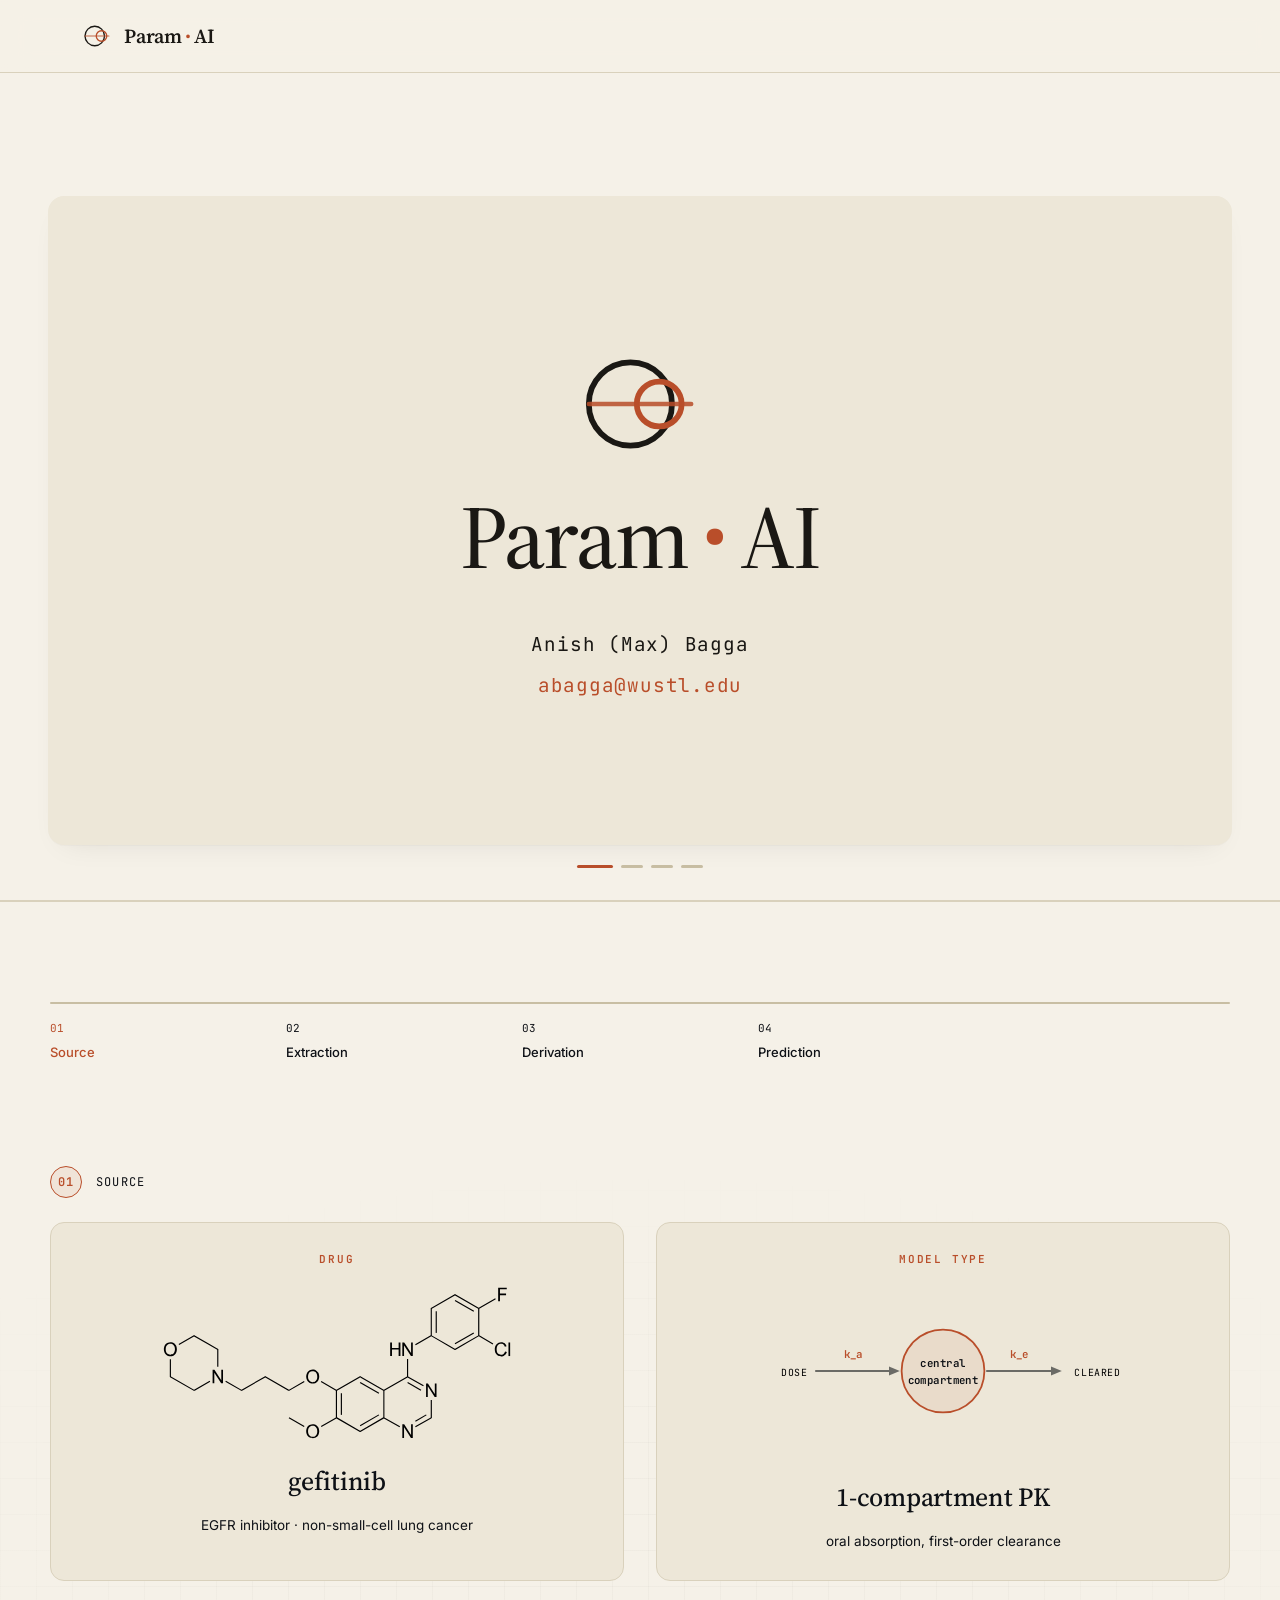
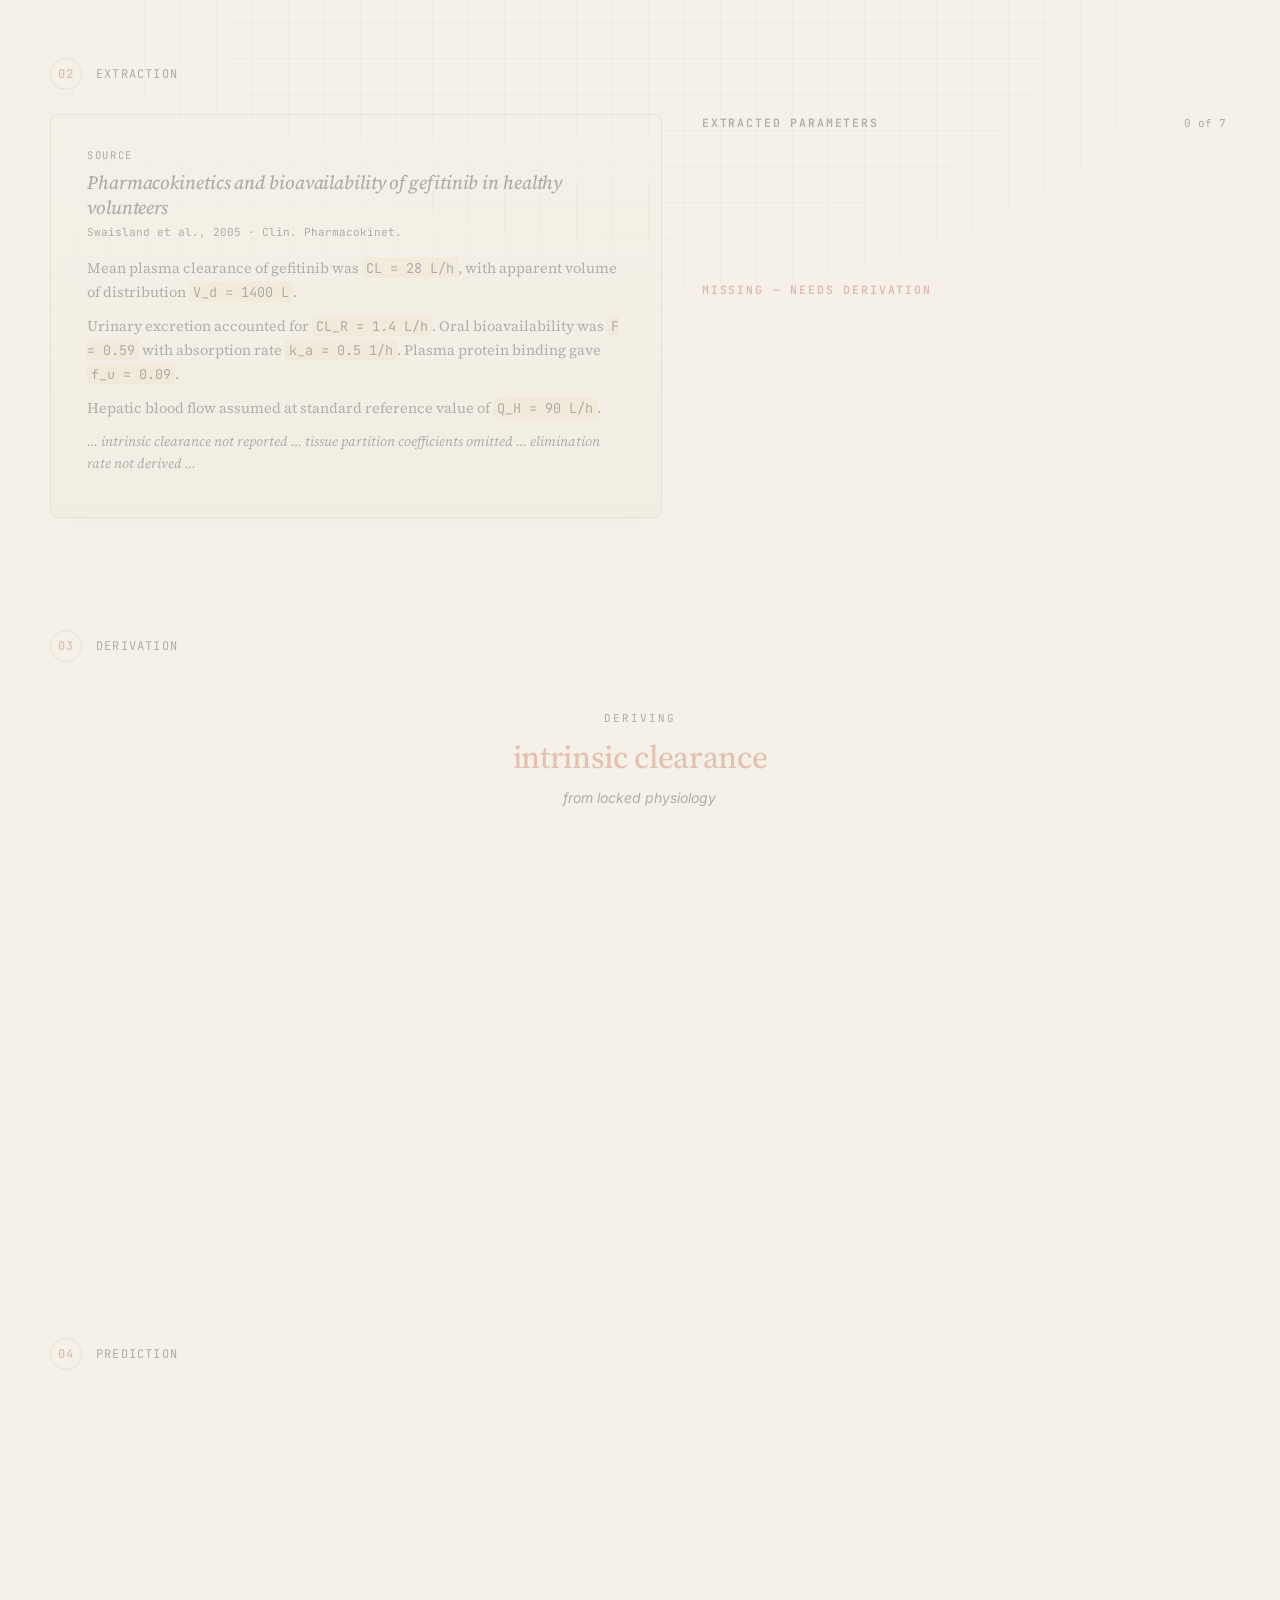
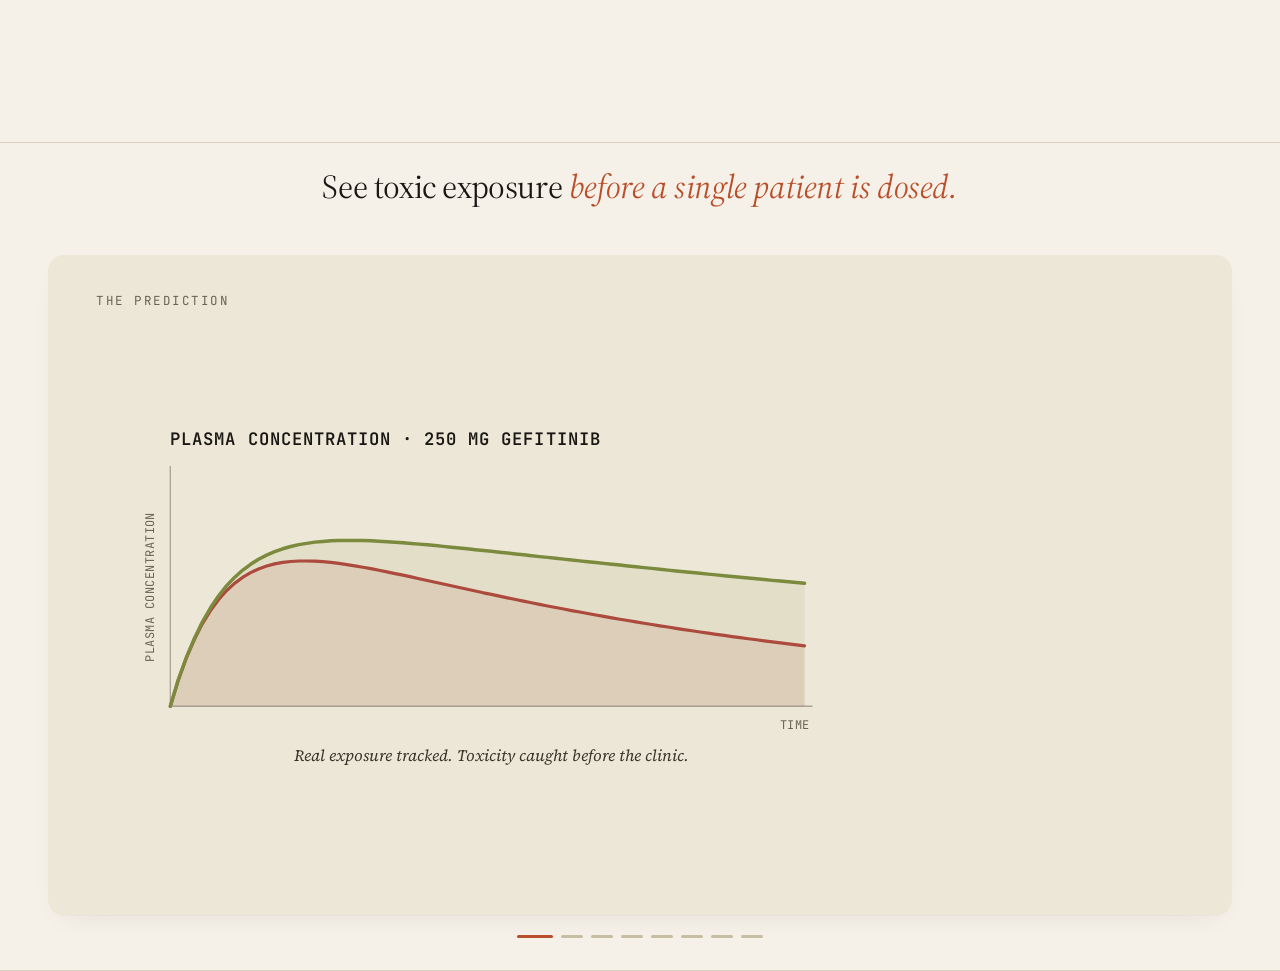
==== commit 1f2db80a: "Add architecture, objective, and build-order slides to deck 2 Three new slides after the engine demo" ====
--- a/index.html
+++ b/index.html
@@ -530,7 +530,16 @@
           <h1 class="scene-headline" data-deck-scene="3">
             What pharma gets <em>back.</em>
           </h1>
-          <h1 class="scene-headline scene-headline-empty" data-deck-scene="4" aria-hidden="true"></h1>
+          <h1 class="scene-headline" data-deck-scene="4">
+            The system <em>decides what to learn next.</em>
+          </h1>
+          <h1 class="scene-headline" data-deck-scene="5">
+            Two losses. One learns the prior, <em>the other keeps it honest.</em>
+          </h1>
+          <h1 class="scene-headline" data-deck-scene="6">
+            The half that works <em>produces what the other half needs.</em>
+          </h1>
+          <h1 class="scene-headline scene-headline-empty" data-deck-scene="7" aria-hidden="true"></h1>
         </div>
 
         <div class="narrative-stage">
@@ -725,8 +734,29 @@
               </div>
             </div>
 
-            <!-- DECK-2 SCENE 4: conclusion — wordmark, pitch, headshot, QR -->
+            <!-- SCENE 4: the architecture, the closed loop -->
             <div class="narrative-scene scene-deck2-4" data-deck-scene="4">
+              <div class="scene-eyebrow">The system</div>
+              <div class="slide-img-wrap">
+                <img class="slide-img choreo-slide" data-slide="0" src="assets/slides/architecture.png" alt="The full pipeline: a belief over named parameters drives an action, the action returns evidence, the belief updates." />
+                <p class="slide-synthesis">The loop stops when the decision is settled, not when the parameters are perfect.</p>
+              </div>
+            </div>
+            <div class="narrative-scene scene-deck2-5" data-deck-scene="5">
+              <div class="scene-eyebrow">The objective</div>
+              <div class="slide-img-wrap">
+                <img class="slide-img choreo-slide" data-slide="0" src="assets/slides/objective.png" alt="The training objective: total loss equals L1 plus lambda times L2." />
+              </div>
+            </div>
+            <div class="narrative-scene scene-deck2-6" data-deck-scene="6">
+              <div class="scene-eyebrow">What runs today</div>
+              <div class="slide-img-wrap">
+                <img class="slide-img choreo-slide" data-slide="0" src="assets/slides/buildorder.png" alt="Build order: curate published drug models into a corpus of real parameterized drugs, train L1 on it, and the resulting prior gives the loop a better starting belief." />
+                <p class="slide-synthesis">The prior is learned from real published pharmacology. The loop is the product, not the data source.</p>
+              </div>
+            </div>
+            <!-- DECK-2 SCENE 7: conclusion — wordmark, pitch, headshot, QR -->
+            <div class="narrative-scene scene-deck2-7" data-deck-scene="7">
               <div class="closer-viz">
                 <div class="closer-left">
                   <div class="closer-wordmark choreo-c" data-c="0">Param<span class="brand-accent">·</span>AI</div>
@@ -758,6 +788,9 @@
             <span class="scene-dot" data-deck-scene="2"></span>
             <span class="scene-dot" data-deck-scene="3"></span>
             <span class="scene-dot" data-deck-scene="4"></span>
+            <span class="scene-dot" data-deck-scene="5"></span>
+            <span class="scene-dot" data-deck-scene="6"></span>
+            <span class="scene-dot" data-deck-scene="7"></span>
           </div>
         </div>
 
--- a/styles.css
+++ b/styles.css
@@ -2865,3 +2865,62 @@
 .narrative-scene.shown.choreo-play .choreo-wn[data-wn="0"] { opacity: 1; transform: none; transition-delay: 0.15s; }
 .narrative-scene.shown.choreo-play .choreo-wn[data-wn="1"] { opacity: 1; transform: none; transition-delay: 0.45s; }
 .narrative-scene.shown.choreo-play .choreo-wn[data-wn="2"] { opacity: 1; transform: none; transition-delay: 0.75s; }
+
+/* ============================================================
+   DECK 2 — scenes 4/5/6: rendered figure slides
+   The figures are pre-rendered PNGs so they cannot collide with
+   the site's global SVG rules. Swap back to inline SVG later.
+   ============================================================ */
+.slide-img-wrap {
+  flex: 1;
+  min-height: 0;              /* let the flex child actually shrink */
+  width: 100%;
+  display: flex;
+  flex-direction: column;
+  align-items: center;
+  justify-content: center;
+  gap: 0.9rem;
+}
+.slide-img {
+  display: block;
+  min-height: 0;              /* same: without this it refuses to shrink */
+  max-width: 100%;
+  max-height: 100%;
+  width: auto;
+  height: auto;
+  object-fit: contain;
+}
+.slide-synthesis {
+  flex: 0 0 auto;
+  margin: 0;
+  max-width: 62ch;
+  text-align: center;
+  font-family: var(--serif);
+  font-size: 1rem;
+  font-style: italic;
+  color: var(--text-soft);
+}
+.choreo-slide {
+  opacity: 0;
+  transform: translateY(8px);
+  transition:
+    opacity 0.55s cubic-bezier(.22, .61, .36, 1),
+    transform 0.55s cubic-bezier(.22, .61, .36, 1);
+}
+.narrative-scene.shown.choreo-play .choreo-slide[data-slide="0"] {
+  opacity: 1; transform: none; transition-delay: 0.10s;
+}
+@media (prefers-reduced-motion: reduce) {
+  .choreo-slide { opacity: 1; transform: none; transition: none; }
+}
+
+/* The figure slides are dense; reclaim the scene padding and the eyebrow's
+   bottom margin so the image gets the maximum possible box. */
+.scene-deck2-4, .scene-deck2-5, .scene-deck2-6 {
+  padding: 20px 24px 22px;
+}
+.scene-deck2-4 .scene-eyebrow,
+.scene-deck2-5 .scene-eyebrow,
+.scene-deck2-6 .scene-eyebrow {
+  margin-bottom: 10px;
+}
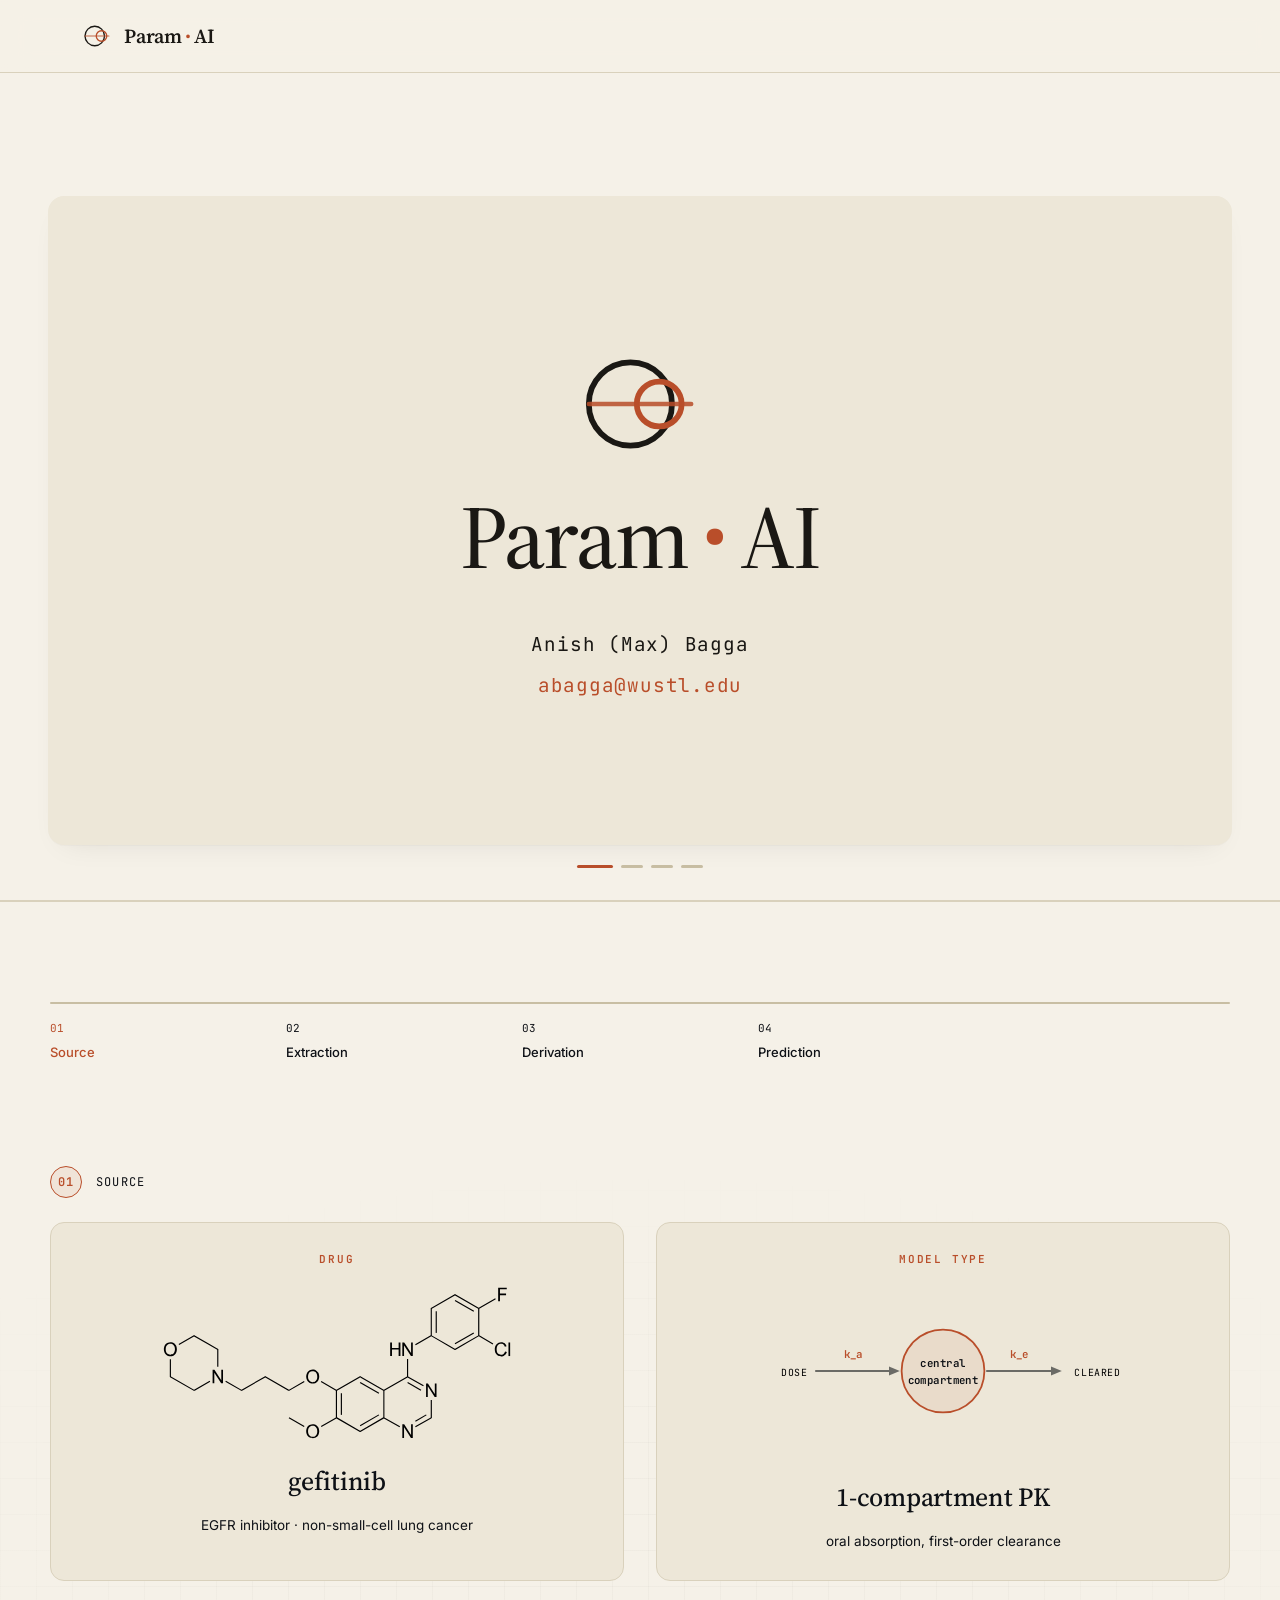
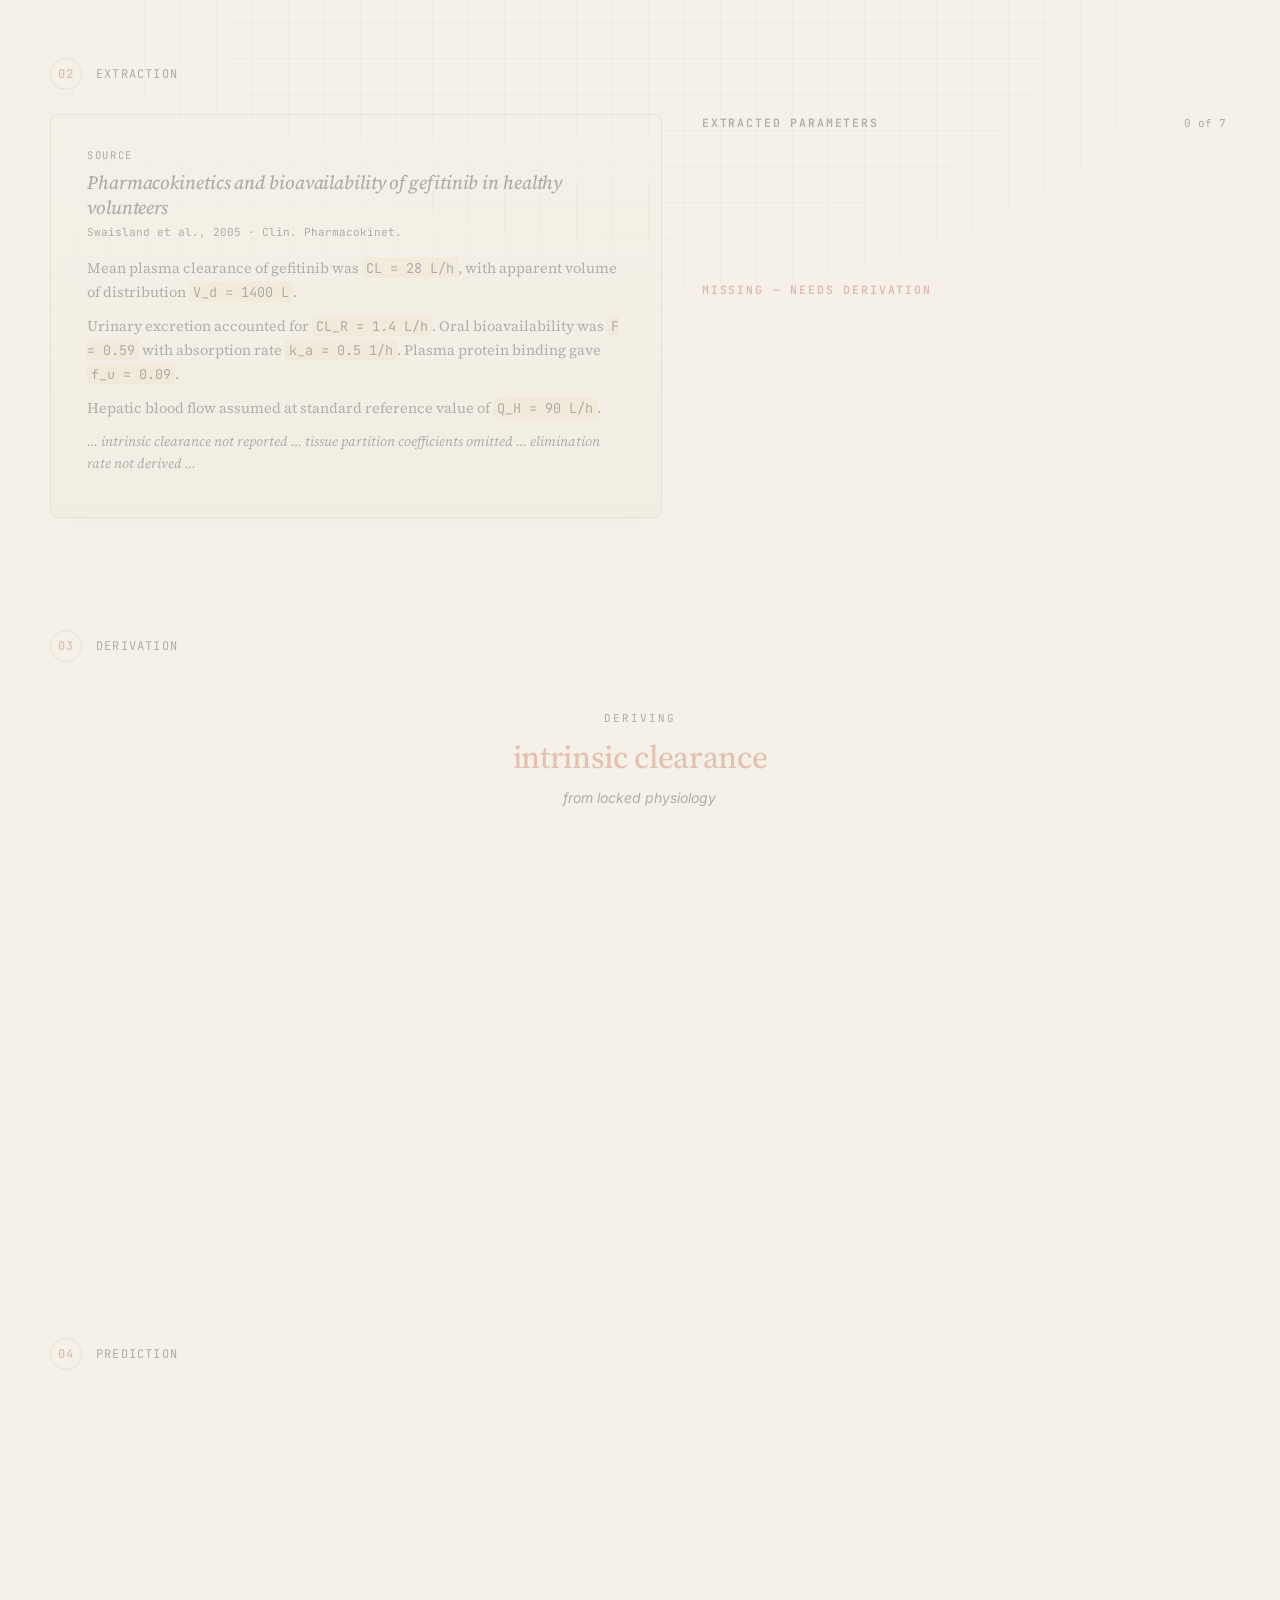
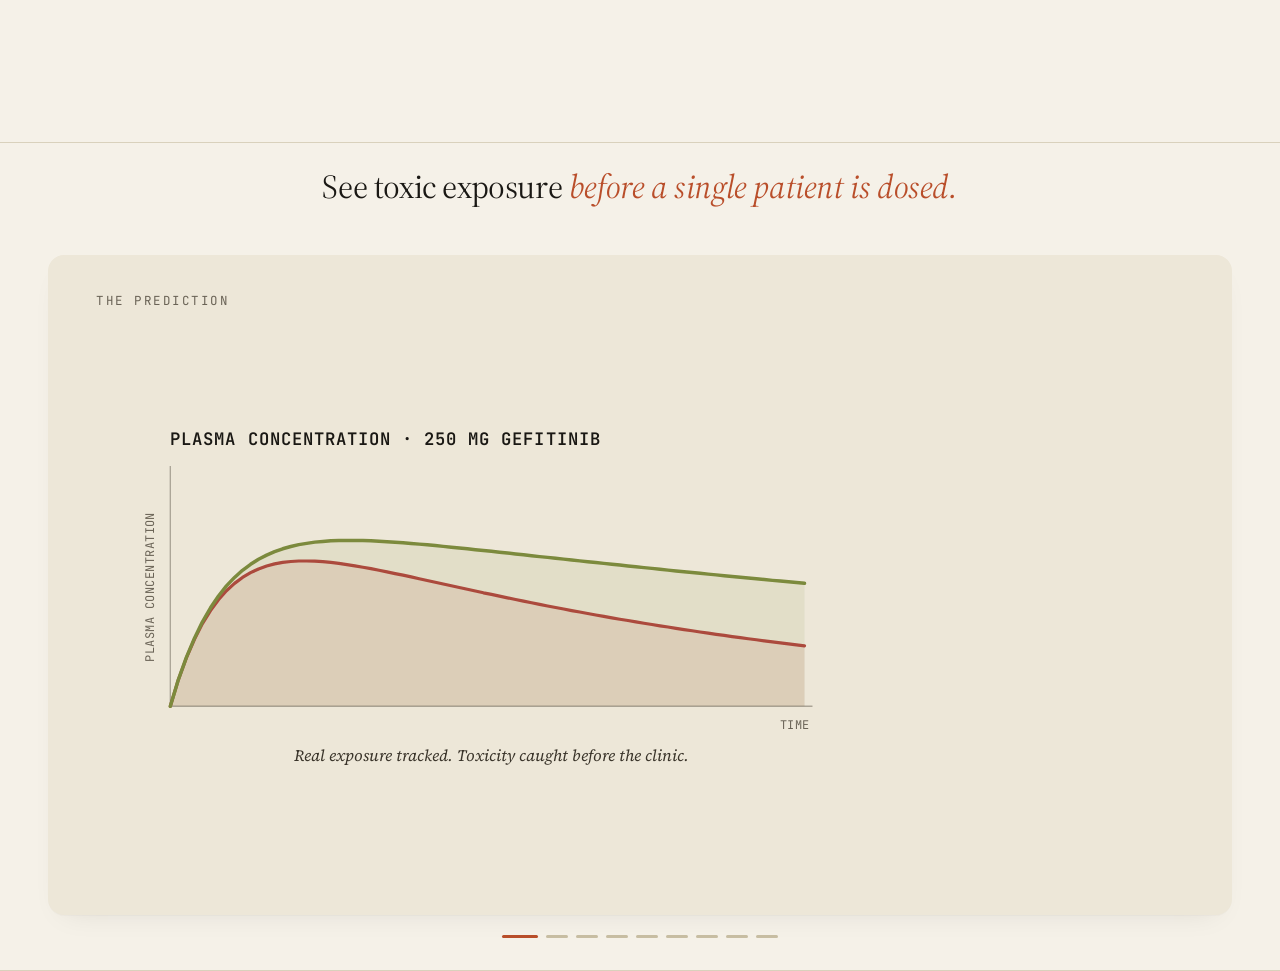
==== commit d1131810: "Add plain-language demo slide before the closer Deck 2 scene 7, between the build order and the conc" ====
--- a/index.html
+++ b/index.html
@@ -539,7 +539,10 @@
           <h1 class="scene-headline" data-deck-scene="6">
             The half that works <em>produces what the other half needs.</em>
           </h1>
-          <h1 class="scene-headline scene-headline-empty" data-deck-scene="7" aria-hidden="true"></h1>
+          <h1 class="scene-headline" data-deck-scene="7">
+            What that actually looks like, <em>on one real drug.</em>
+          </h1>
+          <h1 class="scene-headline scene-headline-empty" data-deck-scene="8" aria-hidden="true"></h1>
         </div>
 
         <div class="narrative-stage">
@@ -755,8 +758,14 @@
                 <p class="slide-synthesis">The prior is learned from real published pharmacology. The loop is the product, not the data source.</p>
               </div>
             </div>
-            <!-- DECK-2 SCENE 7: conclusion — wordmark, pitch, headshot, QR -->
             <div class="narrative-scene scene-deck2-7" data-deck-scene="7">
+              <div class="scene-eyebrow">The demo</div>
+              <div class="slide-img-wrap">
+                <img class="slide-img choreo-slide" data-slide="0" src="assets/slides/demo.png" alt="The loop on gefitinib: 4,000 competing guesses narrow to a cluster, the rule for choosing which measurement to run, and the actual run going from 12 percent to 79 percent confidence with a final estimate of 0.253 against a true value of 0.255." />
+              </div>
+            </div>
+            <!-- DECK-2 SCENE 8: conclusion — wordmark, pitch, headshot, QR -->
+            <div class="narrative-scene scene-deck2-8" data-deck-scene="8">
               <div class="closer-viz">
                 <div class="closer-left">
                   <div class="closer-wordmark choreo-c" data-c="0">Param<span class="brand-accent">·</span>AI</div>
@@ -791,6 +800,7 @@
             <span class="scene-dot" data-deck-scene="5"></span>
             <span class="scene-dot" data-deck-scene="6"></span>
             <span class="scene-dot" data-deck-scene="7"></span>
+            <span class="scene-dot" data-deck-scene="8"></span>
           </div>
         </div>
 
--- a/styles.css
+++ b/styles.css
@@ -2916,11 +2916,12 @@
 
 /* The figure slides are dense; reclaim the scene padding and the eyebrow's
    bottom margin so the image gets the maximum possible box. */
-.scene-deck2-4, .scene-deck2-5, .scene-deck2-6 {
+.scene-deck2-4, .scene-deck2-5, .scene-deck2-6, .scene-deck2-7 {
   padding: 20px 24px 22px;
 }
 .scene-deck2-4 .scene-eyebrow,
 .scene-deck2-5 .scene-eyebrow,
-.scene-deck2-6 .scene-eyebrow {
+.scene-deck2-6 .scene-eyebrow,
+.scene-deck2-7 .scene-eyebrow {
   margin-bottom: 10px;
 }
